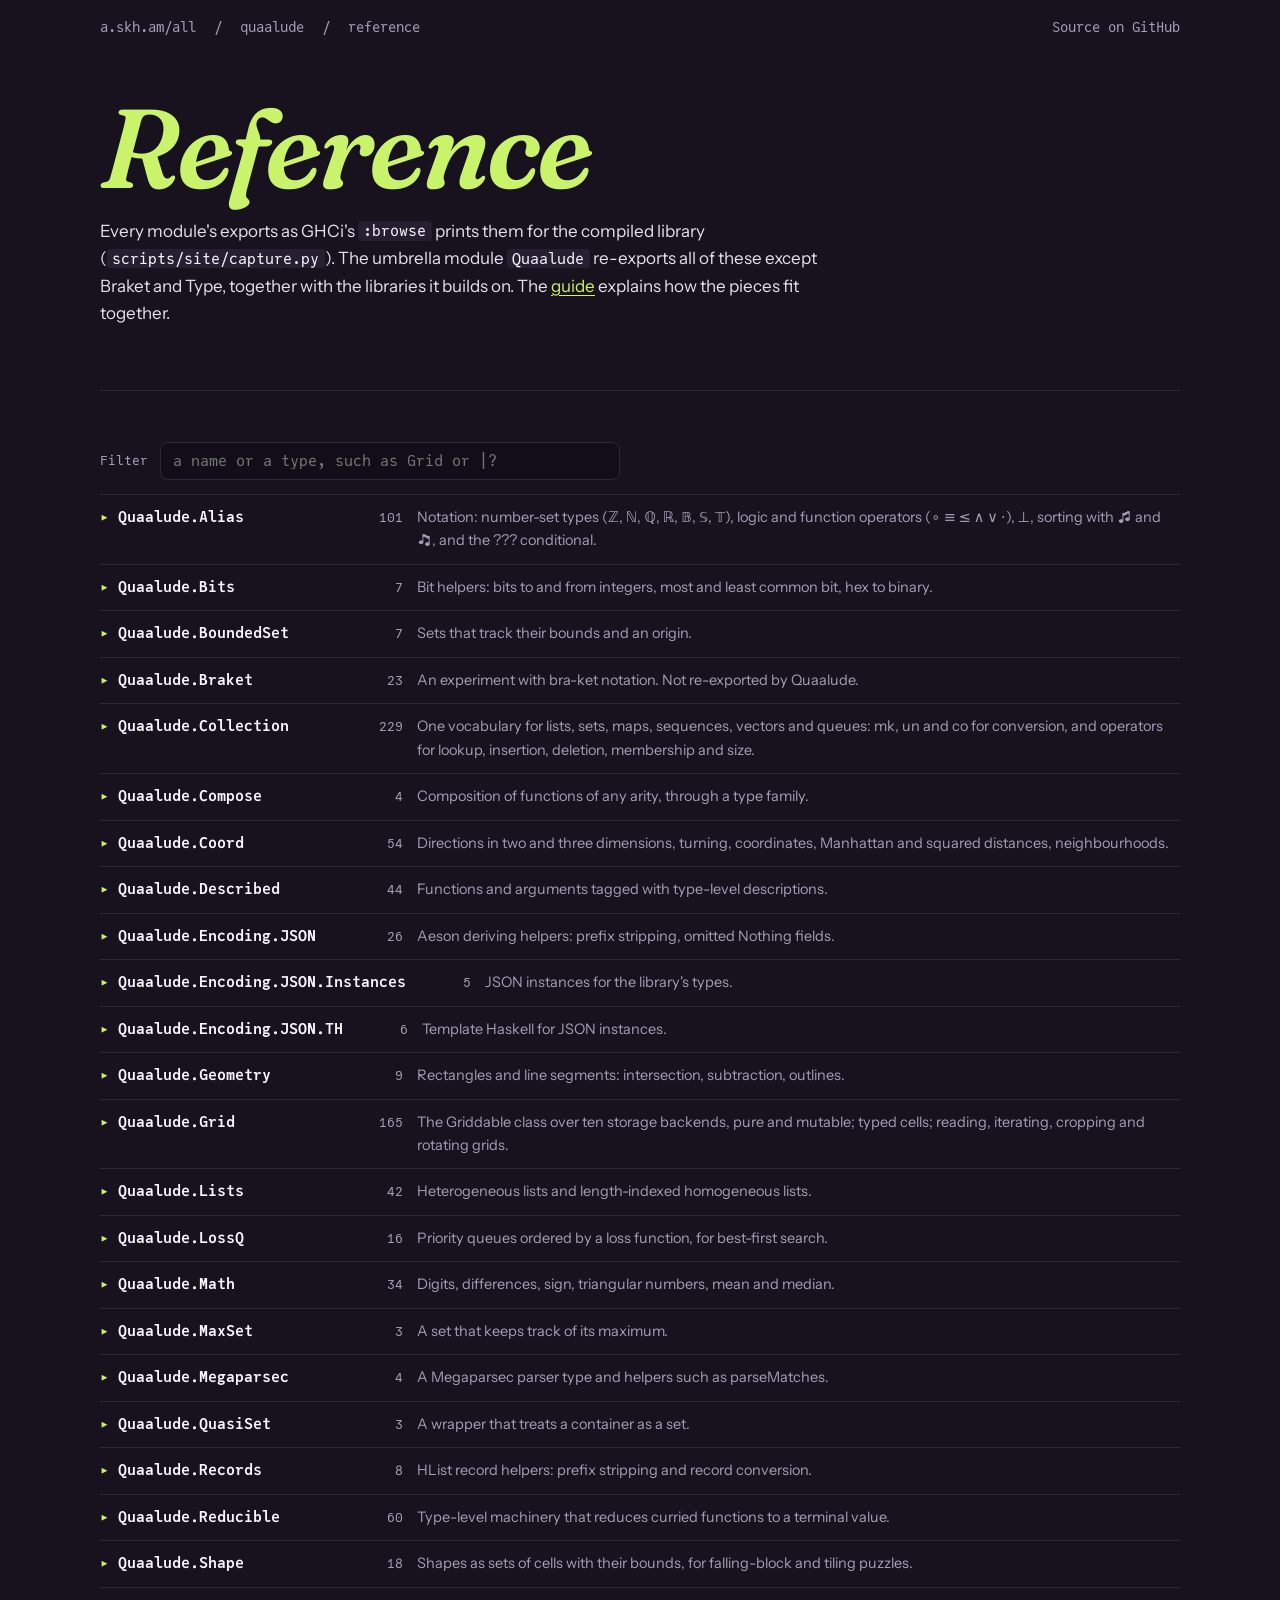
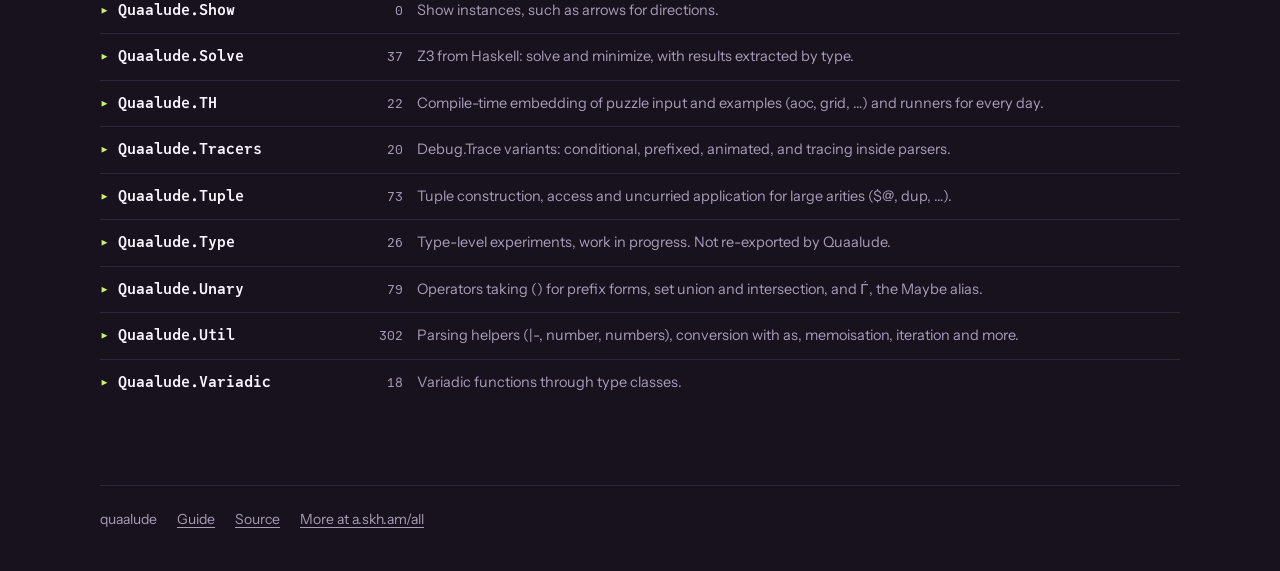
==== reference/index.html @ 9425e72d "Publish quaalude site from 5743b13" ====
<!doctype html>
<html lang="en">
<head>
<meta charset="utf-8">
<meta name="viewport" content="width=device-width,initial-scale=1">
<title>quaalude reference · every module, from the compiled library</title>
<meta name="description" content="Every exported name in quaalude, the custom Haskell prelude, module by module, exactly as GHCi's :browse prints them for the compiled library, with a filter.">
<meta name="theme-color" content="#18121f">
<meta name="color-scheme" content="dark">
<link rel="icon" href="../assets/icon.svg" type="image/svg+xml">
<link rel="stylesheet" href="../assets/fonts/fonts.css">
<link rel="stylesheet" href="../assets/base.css">
<link rel="stylesheet" href="../assets/style.css">
</head>
<body>
<a class="skip" href="#main">Skip to content</a>
<div class="wrap">
<nav class="topbar" aria-label="Site">
  <a href="https://a.skh.am/all/">a.skh.am/all</a><span aria-hidden="true">/</span><a href="../">quaalude</a><span aria-hidden="true">/</span><span>reference</span>
  <a class="src" href="https://github.com/harryaskham/quaalude">Source on GitHub</a>
</nav>

<main id="main">
<header class="intro">
  <h1>Reference</h1>
  <p>Every module's exports as GHCi's <code>:browse</code> prints them for the compiled library (<code>scripts/site/capture.py</code>). The umbrella module <code>Quaalude</code> re-exports all of these except Braket and Type, together with the libraries it builds on. The <a href="../">guide</a> explains how the pieces fit together.</p>
</header>
<section class="part" aria-label="Modules">
  <label class="filter"><span>Filter</span><input id="filter" type="search" placeholder="a name or a type, such as Grid or |?" autocomplete="off" spellcheck="false"></label>
  <p class="note" id="filter-count" aria-live="polite"></p>
  <div class="ref" id="ref">
    <!-- gen:reference -->
<details class="mod" id="quaalude-alias"><summary><span class="name">Quaalude.Alias</span><span class="count">101</span><span class="desc">Notation: number-set types (ℤ, ℕ, ℚ, ℝ, 𝔹, 𝕊, 𝕋), logic and function operators (∘ ≡ ≤ ∧ ∨ ⋅), ⊥, sorting with 🎜 and 🎝, and the ??? conditional.</span></summary><div class="entries" tabindex="0"><div class="e" data-k="type ℤ&#x27; :: *"><code>type ℤ&#x27; :: *</code></div>
<div class="e" data-k="type ℤ&#x27; = int"><code>type ℤ&#x27; = Int</code></div>
<div class="e" data-k="type ℤ₆₄ :: *"><code>type ℤ₆₄ :: *</code></div>
<div class="e" data-k="type ℤ₆₄ = int"><code>type ℤ₆₄ = Int</code></div>
<div class="e" data-k="type ℤ :: *"><code>type ℤ :: *</code></div>
<div class="e" data-k="type ℤ = integer"><code>type ℤ = Integer</code></div>
<div class="e" data-k="type ℤ² :: *"><code>type ℤ² :: *</code></div>
<div class="e" data-k="type ℤ² = (ℤ, ℤ)"><code>type ℤ² = (ℤ, ℤ)</code></div>
<div class="e" data-k="type ℤ³ :: *"><code>type ℤ³ :: *</code></div>
<div class="e" data-k="type ℤ³ = (ℤ, ℤ, ℤ)"><code>type ℤ³ = (ℤ, ℤ, ℤ)</code></div>
<div class="e" data-k="type ℤ⁴ :: *"><code>type ℤ⁴ :: *</code></div>
<div class="e" data-k="type ℤ⁴ = (ℤ, ℤ, ℤ, ℤ)"><code>type ℤ⁴ = (ℤ, ℤ, ℤ, ℤ)</code></div>
<div class="e" data-k="type ℤ⁵ :: *"><code>type ℤ⁵ :: *</code></div>
<div class="e" data-k="type ℤ⁵ = (ℤ, ℤ, ℤ, ℤ, ℤ)"><code>type ℤ⁵ = (ℤ, ℤ, ℤ, ℤ, ℤ)</code></div>
<div class="e" data-k="type ℤ⁶ :: *"><code>type ℤ⁶ :: *</code></div>
<div class="e" data-k="type ℤ⁶ = (ℤ, ℤ, ℤ, ℤ, ℤ, ℤ)"><code>type ℤ⁶ = (ℤ, ℤ, ℤ, ℤ, ℤ, ℤ)</code></div>
<div class="e" data-k="type ℤ⁷ :: *"><code>type ℤ⁷ :: *</code></div>
<div class="e" data-k="type ℤ⁷ = (ℤ, ℤ, ℤ, ℤ, ℤ, ℤ, ℤ)"><code>type ℤ⁷ = (ℤ, ℤ, ℤ, ℤ, ℤ, ℤ, ℤ)</code></div>
<div class="e" data-k="type ℤ⁸ :: *"><code>type ℤ⁸ :: *</code></div>
<div class="e" data-k="type ℤ⁸ = (ℤ, ℤ, ℤ, ℤ, ℤ, ℤ, ℤ, ℤ)"><code>type ℤ⁸ = (ℤ, ℤ, ℤ, ℤ, ℤ, ℤ, ℤ, ℤ)</code></div>
<div class="e" data-k="type ℤ⁹ :: *"><code>type ℤ⁹ :: *</code></div>
<div class="e" data-k="type ℤ⁹ = (ℤ, ℤ, ℤ, ℤ, ℤ, ℤ, ℤ, ℤ, ℤ)"><code>type ℤ⁹ = (ℤ, ℤ, ℤ, ℤ, ℤ, ℤ, ℤ, ℤ, ℤ)</code></div>
<div class="e" data-k="type ℤ¹⁰ :: *"><code>type ℤ¹⁰ :: *</code></div>
<div class="e" data-k="type ℤ¹⁰ = (ℤ, ℤ, ℤ, ℤ, ℤ, ℤ, ℤ, ℤ, ℤ, ℤ)"><code>type ℤ¹⁰ = (ℤ, ℤ, ℤ, ℤ, ℤ, ℤ, ℤ, ℤ, ℤ, ℤ)</code></div>
<div class="e" data-k="type ℕ :: *"><code>type ℕ :: *</code></div>
<div class="e" data-k="type ℕ = natural"><code>type ℕ = Natural</code></div>
<div class="e" data-k="type nat10 :: data.nat.nat"><code>type Nat10 :: Data.Nat.Nat</code></div>
<div class="e" data-k="type nat10 = data.nat.s data.type.nat.nat9 :: data.nat.nat"><code>type Nat10 = Data.Nat.S Data.Type.Nat.Nat9 :: Data.Nat.Nat</code></div>
<div class="e" data-k="type ℕ₁ :: *"><code>type ℕ₁ :: *</code></div>
<div class="e" data-k="type ℕ₁ = data.fin.fin data.type.nat.nat1"><code>type ℕ₁ = Data.Fin.Fin Data.Type.Nat.Nat1</code></div>
<div class="e" data-k="type ℕ₂ :: *"><code>type ℕ₂ :: *</code></div>
<div class="e" data-k="type ℕ₂ = data.fin.fin data.type.nat.nat2"><code>type ℕ₂ = Data.Fin.Fin Data.Type.Nat.Nat2</code></div>
<div class="e" data-k="type ℕ₃ :: *"><code>type ℕ₃ :: *</code></div>
<div class="e" data-k="type ℕ₃ = data.fin.fin data.type.nat.nat3"><code>type ℕ₃ = Data.Fin.Fin Data.Type.Nat.Nat3</code></div>
<div class="e" data-k="type ℕ₄ :: *"><code>type ℕ₄ :: *</code></div>
<div class="e" data-k="type ℕ₄ = data.fin.fin data.type.nat.nat4"><code>type ℕ₄ = Data.Fin.Fin Data.Type.Nat.Nat4</code></div>
<div class="e" data-k="type ℕ₅ :: *"><code>type ℕ₅ :: *</code></div>
<div class="e" data-k="type ℕ₅ = data.fin.fin data.type.nat.nat5"><code>type ℕ₅ = Data.Fin.Fin Data.Type.Nat.Nat5</code></div>
<div class="e" data-k="type ℕ₆ :: *"><code>type ℕ₆ :: *</code></div>
<div class="e" data-k="type ℕ₆ = data.fin.fin data.type.nat.nat6"><code>type ℕ₆ = Data.Fin.Fin Data.Type.Nat.Nat6</code></div>
<div class="e" data-k="type ℕ₇ :: *"><code>type ℕ₇ :: *</code></div>
<div class="e" data-k="type ℕ₇ = data.fin.fin data.type.nat.nat7"><code>type ℕ₇ = Data.Fin.Fin Data.Type.Nat.Nat7</code></div>
<div class="e" data-k="type ℕ₈ :: *"><code>type ℕ₈ :: *</code></div>
<div class="e" data-k="type ℕ₈ = data.fin.fin data.type.nat.nat8"><code>type ℕ₈ = Data.Fin.Fin Data.Type.Nat.Nat8</code></div>
<div class="e" data-k="type ℕ₉ :: *"><code>type ℕ₉ :: *</code></div>
<div class="e" data-k="type ℕ₉ = data.fin.fin data.type.nat.nat9"><code>type ℕ₉ = Data.Fin.Fin Data.Type.Nat.Nat9</code></div>
<div class="e" data-k="type ℕ₁₀ :: *"><code>type ℕ₁₀ :: *</code></div>
<div class="e" data-k="type ℕ₁₀ = data.fin.fin nat10"><code>type ℕ₁₀ = Data.Fin.Fin Nat10</code></div>
<div class="e" data-k="type ℕ₁₀² :: *"><code>type ℕ₁₀² :: *</code></div>
<div class="e" data-k="type ℕ₁₀² = (ℕ₁₀, ℕ₁₀)"><code>type ℕ₁₀² = (ℕ₁₀, ℕ₁₀)</code></div>
<div class="e" data-k="type ℚ :: *"><code>type ℚ :: *</code></div>
<div class="e" data-k="type ℚ = rational"><code>type ℚ = Rational</code></div>
<div class="e" data-k="type ℚ² :: *"><code>type ℚ² :: *</code></div>
<div class="e" data-k="type ℚ² = (ℚ, ℚ)"><code>type ℚ² = (ℚ, ℚ)</code></div>
<div class="e" data-k="type ℝ :: *"><code>type ℝ :: *</code></div>
<div class="e" data-k="type ℝ = double"><code>type ℝ = Double</code></div>
<div class="e" data-k="type ℝ² :: *"><code>type ℝ² :: *</code></div>
<div class="e" data-k="type ℝ² = (ℝ, ℝ)"><code>type ℝ² = (ℝ, ℝ)</code></div>
<div class="e" data-k="type ℂ :: *"><code>type ℂ :: *</code></div>
<div class="e" data-k="type ℂ = data.complex.complex ℝ"><code>type ℂ = Data.Complex.Complex ℝ</code></div>
<div class="e" data-k="type 𝔹 :: *"><code>type 𝔹 :: *</code></div>
<div class="e" data-k="type 𝔹 = bool"><code>type 𝔹 = Bool</code></div>
<div class="e" data-k="type 𝕊 :: *"><code>type 𝕊 :: *</code></div>
<div class="e" data-k="type 𝕊 = string"><code>type 𝕊 = String</code></div>
<div class="e" data-k="type 𝕋 :: *"><code>type 𝕋 :: *</code></div>
<div class="e" data-k="type 𝕋 = text"><code>type 𝕋 = Text</code></div>
<div class="e" data-k="type inf :: * -&gt; constraint"><code>type Inf :: * -&gt; Constraint</code></div>
<div class="e" data-k="class inf a where
  infinity :: a
  (∞) :: a
  ꝏ :: a"><code>class Inf a where
  infinity :: a
  (∞) :: a
  ꝏ :: a</code></div>
<div class="e" data-k="bottom :: a"><code>bottom :: a</code></div>
<div class="e" data-k="(⊥) :: a"><code>(⊥) :: a</code></div>
<div class="e" data-k="(∘) :: (b -&gt; c) -&gt; (a -&gt; b) -&gt; a -&gt; c"><code>(∘) :: (b -&gt; c) -&gt; (a -&gt; b) -&gt; a -&gt; c</code></div>
<div class="e" data-k="(⋅) :: num a =&gt; a -&gt; a -&gt; a"><code>(⋅) :: Num a =&gt; a -&gt; a -&gt; a</code></div>
<div class="e" data-k="(≡) :: eq a =&gt; a -&gt; a -&gt; bool"><code>(≡) :: Eq a =&gt; a -&gt; a -&gt; Bool</code></div>
<div class="e" data-k="(≢) :: eq a =&gt; a -&gt; a -&gt; bool"><code>(≢) :: Eq a =&gt; a -&gt; a -&gt; Bool</code></div>
<div class="e" data-k="(≤) :: ord a =&gt; a -&gt; a -&gt; bool"><code>(≤) :: Ord a =&gt; a -&gt; a -&gt; Bool</code></div>
<div class="e" data-k="(≥) :: ord a =&gt; a -&gt; a -&gt; bool"><code>(≥) :: Ord a =&gt; a -&gt; a -&gt; Bool</code></div>
<div class="e" data-k="(∧) :: bool -&gt; bool -&gt; bool"><code>(∧) :: Bool -&gt; Bool -&gt; Bool</code></div>
<div class="e" data-k="(∨) :: bool -&gt; bool -&gt; bool"><code>(∨) :: Bool -&gt; Bool -&gt; Bool</code></div>
<div class="e" data-k="type questionablef :: * -&gt; *"><code>type QuestionableF :: * -&gt; *</code></div>
<div class="e" data-k="type family questionablef a where
    questionablef (maybe a) = a"><code>type family QuestionableF a where
    QuestionableF (Maybe a) = a</code></div>
<div class="e" data-k="type questionablefr :: * -&gt; *"><code>type QuestionableFR :: * -&gt; *</code></div>
<div class="e" data-k="type family questionablefr a where
    questionablefr (maybe a) = a"><code>type family QuestionableFR a where
    QuestionableFR (Maybe a) = a</code></div>
<div class="e" data-k="type questionable :: * -&gt; constraint"><code>type Questionable :: * -&gt; Constraint</code></div>
<div class="e" data-k="class questionable a where
  (?) :: a -&gt; questionablef a -&gt; questionablefr a"><code>class Questionable a where
  (?) :: a -&gt; QuestionableF a -&gt; QuestionableFR a</code></div>
<div class="e" data-k="(???) :: bool -&gt; a -&gt; a -&gt; a"><code>(???) :: Bool -&gt; a -&gt; a -&gt; a</code></div>
<div class="e" data-k="(&lt;&gt;.) :: monoid c =&gt; (b -&gt; [c]) -&gt; (a -&gt; b) -&gt; a -&gt; c"><code>(&lt;&gt;.) :: Monoid c =&gt; (b -&gt; [c]) -&gt; (a -&gt; b) -&gt; a -&gt; c</code></div>
<div class="e" data-k="(&lt;&gt;∘) :: monoid c =&gt; (b -&gt; [c]) -&gt; (a -&gt; b) -&gt; a -&gt; c"><code>(&lt;&gt;∘) :: Monoid c =&gt; (b -&gt; [c]) -&gt; (a -&gt; b) -&gt; a -&gt; c</code></div>
<div class="e" data-k="(&lt;&gt;!) :: monoid a =&gt; [a] -&gt; a"><code>(&lt;&gt;!) :: Monoid a =&gt; [a] -&gt; a</code></div>
<div class="e" data-k="(&lt;&gt;?) :: [maybe a] -&gt; [a]"><code>(&lt;&gt;?) :: [Maybe a] -&gt; [a]</code></div>
<div class="e" data-k="(±) :: num a =&gt; a -&gt; a"><code>(±) :: Num a =&gt; a -&gt; a</code></div>
<div class="e" data-k="(⇱) :: bifunctor p =&gt; (a -&gt; b) -&gt; p a c -&gt; p b c"><code>(⇱) :: Bifunctor p =&gt; (a -&gt; b) -&gt; p a c -&gt; p b c</code></div>
<div class="e" data-k="(⇲) :: bifunctor p =&gt; p b a -&gt; (a -&gt; c) -&gt; p b c"><code>(⇲) :: Bifunctor p =&gt; p b a -&gt; (a -&gt; c) -&gt; p b c</code></div>
<div class="e" data-k="(#) :: applicative m =&gt; a -&gt; m a"><code>(#) :: Applicative m =&gt; a -&gt; m a</code></div>
<div class="e" data-k="φ :: applicative m =&gt; a -&gt; m a"><code>φ :: Applicative m =&gt; a -&gt; m a</code></div>
<div class="e" data-k="type (:|-&gt;) :: * -&gt; * -&gt; *"><code>type (:|-&gt;) :: * -&gt; * -&gt; *</code></div>
<div class="e" data-k="type (:|-&gt;) k v = map k v"><code>type (:|-&gt;) k v = Map k v</code></div>
<div class="e" data-k="ixℤ ::
  (control.lens.at.ixed m, applicative f, integral p,
   num (control.lens.at.index m)) =&gt;
  p
  -&gt; (control.lens.at.ixvalue m -&gt; f (control.lens.at.ixvalue m))
  -&gt; m
  -&gt; f m"><code>ixℤ ::
  (Control.Lens.At.Ixed m, Applicative f, Integral p,
   Num (Control.Lens.At.Index m)) =&gt;
  p
  -&gt; (Control.Lens.At.IxValue m -&gt; f (Control.Lens.At.IxValue m))
  -&gt; m
  -&gt; f m</code></div>
<div class="e" data-k="(🎜) :: (ord a, foldable f) =&gt; f a -&gt; [a]"><code>(🎜) :: (Ord a, Foldable f) =&gt; f a -&gt; [a]</code></div>
<div class="e" data-k="(🎝) :: (ord a, foldable f) =&gt; f a -&gt; [a]"><code>(🎝) :: (Ord a, Foldable f) =&gt; f a -&gt; [a]</code></div>
<div class="e" data-k="type (≠) :: * -&gt; (* -&gt; *) -&gt; *"><code>type (≠) :: * -&gt; (* -&gt; *) -&gt; *</code></div>
<div class="e" data-k="type family (≠) a nonemptymarker where
    (≠) [a] [] = nonempty a"><code>type family (≠) a nonEmptyMarker where
    (≠) [a] [] = NonEmpty a</code></div></div></details>
<details class="mod" id="quaalude-bits"><summary><span class="name">Quaalude.Bits</span><span class="count">7</span><span class="desc">Bit helpers: bits to and from integers, most and least common bit, hex to binary.</span></summary><div class="entries" tabindex="0"><div class="e" data-k="bitstoint :: bits a =&gt; a -&gt; integer"><code>bitsToInt :: Bits a =&gt; a -&gt; Integer</code></div>
<div class="e" data-k="inttobits :: int -&gt; [bool]"><code>intToBits :: Int -&gt; [Bool]</code></div>
<div class="e" data-k="zerocount :: bits a =&gt; a -&gt; int"><code>zeroCount :: Bits a =&gt; a -&gt; Int</code></div>
<div class="e" data-k="mostcommonbit :: bits a =&gt; a -&gt; bool"><code>mostCommonBit :: Bits a =&gt; a -&gt; Bool</code></div>
<div class="e" data-k="leastcommonbit :: bits a =&gt; a -&gt; bool"><code>leastCommonBit :: Bits a =&gt; a -&gt; Bool</code></div>
<div class="e" data-k="hextobin :: char -&gt; string"><code>hexToBin :: Char -&gt; String</code></div>
<div class="e" data-k="bitarraytoint ::
  bitwise-1.0.0.1:data.array.bitarray.internal.bitarray int -&gt; int"><code>bitArrayToInt ::
  bitwise-1.0.0.1:Data.Array.BitArray.Internal.BitArray Int -&gt; Int</code></div></div></details>
<details class="mod" id="quaalude-boundedset"><summary><span class="name">Quaalude.BoundedSet</span><span class="count">7</span><span class="desc">Sets that track their bounds and an origin.</span></summary><div class="entries" tabindex="0"><div class="e" data-k="type originable :: (* -&gt; *) -&gt; * -&gt; constraint"><code>type Originable :: (* -&gt; *) -&gt; * -&gt; Constraint</code></div>
<div class="e" data-k="class originable f a where
  origin :: a
  toorigin :: f a -&gt; f a
  default toorigin :: f a -&gt; f a
  (⌞) :: f a -&gt; f a
  default (⌞) :: f a -&gt; f a"><code>class Originable f a where
  origin :: a
  toOrigin :: f a -&gt; f a
  default toOrigin :: f a -&gt; f a
  (⌞) :: f a -&gt; f a
  default (⌞) :: f a -&gt; f a</code></div>
<div class="e" data-k="type bounded1 :: (* -&gt; *) -&gt; * -&gt; constraint"><code>type Bounded1 :: (* -&gt; *) -&gt; * -&gt; Constraint</code></div>
<div class="e" data-k="class bounded1 f a where
  minbound1 :: f a -&gt; a
  maxbound1 :: f a -&gt; a"><code>class Bounded1 f a where
  minBound1 :: f a -&gt; a
  maxBound1 :: f a -&gt; a</code></div>
<div class="e" data-k="type role boundedset nominal"><code>type role BoundedSet nominal</code></div>
<div class="e" data-k="type boundedset :: * -&gt; *"><code>type BoundedSet :: * -&gt; *</code></div>
<div class="e" data-k="data boundedset a = boundedset !a !a !(set a)"><code>data BoundedSet a = BoundedSet !a !a !(Set a)</code></div></div></details>
<details class="mod" id="quaalude-braket"><summary><span class="name">Quaalude.Braket</span><span class="count">23</span><span class="desc">An experiment with bra-ket notation. Not re-exported by Quaalude.</span></summary><div class="entries" tabindex="0"><div class="e" data-k="type quaalude.braket.braket :: * -&gt; * -&gt; *"><code>type Braket :: * -&gt; * -&gt; *</code></div>
<div class="e" data-k="data quaalude.braket.braket a b = quaalude.braket.braket !a !b"><code>data Braket a b = Braket !a !b</code></div>
<div class="e" data-k="type quaalude.braket.bra&#x27; :: * -&gt; *"><code>type Bra&#x27; :: * -&gt; *</code></div>
<div class="e" data-k="newtype quaalude.braket.bra&#x27; a = quaalude.braket.bra&#x27; a"><code>newtype Bra&#x27; a = Bra&#x27; a</code></div>
<div class="e" data-k="type quaalude.braket.ket :: * -&gt; *"><code>type Ket :: * -&gt; *</code></div>
<div class="e" data-k="newtype quaalude.braket.ket a = quaalude.braket.ket a"><code>newtype Ket a = Ket a</code></div>
<div class="e" data-k="type quaalude.braket.bra :: * -&gt; *"><code>type Bra :: * -&gt; *</code></div>
<div class="e" data-k="type quaalude.braket.bra a =
  () -&gt; quaalude.braket.braketclose -&gt; quaalude.braket.braket a ()"><code>type Bra a =
  () -&gt; BraketClose -&gt; Braket a ()</code></div>
<div class="e" data-k="type quaalude.braket.braketdivider :: *"><code>type BraketDivider :: *</code></div>
<div class="e" data-k="data quaalude.braket.braketdivider = quaalude.braket.ⲓ"><code>data BraketDivider = Ⲓ</code></div>
<div class="e" data-k="type quaalude.braket.braketclose :: *"><code>type BraketClose :: *</code></div>
<div class="e" data-k="data quaalude.braket.braketclose = quaalude.braket.braketclose"><code>data BraketClose = BraketClose</code></div>
<div class="e" data-k="quaalude.braket.ᐳ :: quaalude.braket.braketclose"><code>ᐳ :: BraketClose</code></div>
<div class="e" data-k="type quaalude.braket.braketed :: (* -&gt; * -&gt; *)
                                 -&gt; * -&gt; * -&gt; constraint"><code>type Braketed :: (* -&gt; * -&gt; *)
                                 -&gt; * -&gt; * -&gt; Constraint</code></div>
<div class="e" data-k="class quaalude.braket.braketed t a b where
  quaalude.braket.く :: a
                       -&gt; quaalude.braket.braketdivider
                       -&gt; b
                       -&gt; quaalude.braket.braketclose
                       -&gt; t a b
  quaalude.braket.unbraket :: t a b -&gt; (a, b)
  quaalude.braket.unbra :: t a b -&gt; a
  quaalude.braket.unket :: t a b -&gt; b"><code>class Braketed t a b where
  く :: a
                       -&gt; BraketDivider
                       -&gt; b
                       -&gt; BraketClose
                       -&gt; t a b
  unBraket :: t a b -&gt; (a, b)
  unBra :: t a b -&gt; a
  unKet :: t a b -&gt; b</code></div>
<div class="e" data-k="type quaalude.braket.braketedbra :: * -&gt; * -&gt; constraint"><code>type BraketedBra :: * -&gt; * -&gt; Constraint</code></div>
<div class="e" data-k="class quaalude.braket.braketedbra t a where
  quaalude.braket.bra :: t -&gt; quaalude.braket.bra&#x27; a"><code>class BraketedBra t a where
  bra :: t -&gt; Bra&#x27; a</code></div>
<div class="e" data-k="type quaalude.braket.braketedket :: * -&gt; * -&gt; constraint"><code>type BraketedKet :: * -&gt; * -&gt; Constraint</code></div>
<div class="e" data-k="class quaalude.braket.braketedket t a where
  quaalude.braket.ket :: t -&gt; quaalude.braket.ket a"><code>class BraketedKet t a where
  ket :: t -&gt; Ket a</code></div>
<div class="e" data-k="quaalude.braket.ߊ ::
  a -&gt; quaalude.braket.braketclose -&gt; quaalude.braket.ket a"><code>ߊ ::
  a -&gt; BraketClose -&gt; Ket a</code></div>
<div class="e" data-k="quaalude.braket.a :: quaalude.braket.braket int int"><code>a :: Braket Int Int</code></div>
<div class="e" data-k="quaalude.braket.b :: quaalude.braket.bra int"><code>b :: Bra Int</code></div>
<div class="e" data-k="quaalude.braket.c :: quaalude.braket.ket int"><code>c :: Ket Int</code></div></div></details>
<details class="mod" id="quaalude-collection"><summary><span class="name">Quaalude.Collection</span><span class="count">229</span><span class="desc">One vocabulary for lists, sets, maps, sequences, vectors and queues: mk, un and co for conversion, and operators for lookup, insertion, deletion, membership and size.</span></summary><div class="entries" tabindex="0"><div class="e" data-k="tracemk :: string -&gt; a -&gt; a"><code>traceMk :: String -&gt; a -&gt; a</code></div>
<div class="e" data-k="traceun :: string -&gt; a -&gt; a"><code>traceUn :: String -&gt; a -&gt; a</code></div>
<div class="e" data-k="traceco :: string -&gt; a -&gt; a"><code>traceCo :: String -&gt; a -&gt; a</code></div>
<div class="e" data-k="type packable :: * -&gt; * -&gt; constraint"><code>type Packable :: * -&gt; * -&gt; Constraint</code></div>
<div class="e" data-k="class packable a b where
  pack :: a -&gt; b
  unpack :: b -&gt; a"><code>class Packable a b where
  pack :: a -&gt; b
  unpack :: b -&gt; a</code></div>
<div class="e" data-k="type mkwithable :: (* -&gt; * -&gt; *) -&gt; constraint"><code>type MkWithable :: (* -&gt; * -&gt; *) -&gt; Constraint</code></div>
<div class="e" data-k="class mkwithable f where
  mkwith :: (ord k, unable t) =&gt; (v -&gt; v -&gt; v) -&gt; t (k, v) -&gt; f k v"><code>class MkWithable f where
  mkWith :: (Ord k, Unable t) =&gt; (v -&gt; v -&gt; v) -&gt; t (k, v) -&gt; f k v</code></div>
<div class="e" data-k="type mkable :: (* -&gt; *) -&gt; * -&gt; constraint"><code>type Mkable :: (* -&gt; *) -&gt; * -&gt; Constraint</code></div>
<div class="e" data-k="class mkable f a where
  mk :: [a] -&gt; f a"><code>class Mkable f a where
  mk :: [a] -&gt; f a</code></div>
<div class="e" data-k="pattern seq₁ :: a -&gt; seq a"><code>pattern Seq₁ :: a -&gt; Seq a</code></div>
<div class="e" data-k="mk₁ :: mkable f a =&gt; a -&gt; f a"><code>mk₁ :: Mkable f a =&gt; a -&gt; f a</code></div>
<div class="e" data-k="type mkablekey :: (* -&gt; * -&gt; *) -&gt; constraint"><code>type MkableKey :: (* -&gt; * -&gt; *) -&gt; Constraint</code></div>
<div class="e" data-k="class mkablekey f where
  mkkey :: ord k =&gt; [(k, v)] -&gt; f k v"><code>class MkableKey f where
  mkKey :: Ord k =&gt; [(k, v)] -&gt; f k v</code></div>
<div class="e" data-k="type mkableord :: (* -&gt; *) -&gt; constraint"><code>type MkableOrd :: (* -&gt; *) -&gt; Constraint</code></div>
<div class="e" data-k="class mkableord f where
  mkord :: ord a =&gt; [a] -&gt; f a"><code>class MkableOrd f where
  mkOrd :: Ord a =&gt; [a] -&gt; f a</code></div>
<div class="e" data-k="type unable :: (* -&gt; *) -&gt; constraint"><code>type Unable :: (* -&gt; *) -&gt; Constraint</code></div>
<div class="e" data-k="class unable f where
  un :: f a -&gt; [a]"><code>class Unable f where
  un :: f a -&gt; [a]</code></div>
<div class="e" data-k="type unablekey :: (* -&gt; * -&gt; *) -&gt; constraint"><code>type UnableKey :: (* -&gt; * -&gt; *) -&gt; Constraint</code></div>
<div class="e" data-k="class unablekey f where
  unkey :: f k v -&gt; [(k, v)]"><code>class UnableKey f where
  unKey :: f k v -&gt; [(k, v)]</code></div>
<div class="e" data-k="comk :: (mkable f y, a ~ [x], convable x y, c ~ f y) =&gt; a -&gt; c"><code>coMk :: (Mkable f y, a ~ [x], Convable x y, c ~ f y) =&gt; a -&gt; c</code></div>
<div class="e" data-k="type convable :: * -&gt; * -&gt; constraint"><code>type Convable :: * -&gt; * -&gt; Constraint</code></div>
<div class="e" data-k="class convable a c where
  co :: a -&gt; c
  default co :: (mkable f y, a ~ [x], convable x y, c ~ f y) =&gt;
                a -&gt; c"><code>class Convable a c where
  co :: a -&gt; c
  default co :: (Mkable f y, a ~ [x], Convable x y, c ~ f y) =&gt;
                a -&gt; c</code></div>
<div class="e" data-k="(⊏⊐) :: convable a c =&gt; a -&gt; c"><code>(⊏⊐) :: Convable a c =&gt; a -&gt; c</code></div>
<div class="e" data-k="ͼͽ :: convable a c =&gt; a -&gt; c"><code>ͼͽ :: Convable a c =&gt; a -&gt; c</code></div>
<div class="e" data-k="(⊏) :: unable f =&gt; f a -&gt; [a]"><code>(⊏) :: Unable f =&gt; f a -&gt; [a]</code></div>
<div class="e" data-k="ͽ :: unable f =&gt; f a -&gt; [a]"><code>ͽ :: Unable f =&gt; f a -&gt; [a]</code></div>
<div class="e" data-k="(⊐) :: mkable f a =&gt; [a] -&gt; f a"><code>(⊐) :: Mkable f a =&gt; [a] -&gt; f a</code></div>
<div class="e" data-k="ͼ :: (foldable f, mkable g a) =&gt; f a -&gt; g a"><code>ͼ :: (Foldable f, Mkable g a) =&gt; f a -&gt; g a</code></div>
<div class="e" data-k="type splitonable :: * -&gt; constraint"><code>type SplitOnable :: * -&gt; Constraint</code></div>
<div class="e" data-k="class splitonable a where
  spliton :: a -&gt; a -&gt; [a]"><code>class SplitOnable a where
  splitOn :: a -&gt; a -&gt; [a]</code></div>
<div class="e" data-k="chunksof :: int -&gt; [a] -&gt; [[a]]"><code>chunksOf :: Int -&gt; [a] -&gt; [[a]]</code></div>
<div class="e" data-k="minimum :: ord a =&gt; [a] -&gt; a"><code>minimum :: Ord a =&gt; [a] -&gt; a</code></div>
<div class="e" data-k="maximum :: ord a =&gt; [a] -&gt; a"><code>maximum :: Ord a =&gt; [a] -&gt; a</code></div>
<div class="e" data-k="nub :: eq a =&gt; [a] -&gt; [a]"><code>nub :: Eq a =&gt; [a] -&gt; [a]</code></div>
<div class="e" data-k="foldl1 :: (a -&gt; a -&gt; a) -&gt; [a] -&gt; a"><code>foldl1 :: (a -&gt; a -&gt; a) -&gt; [a] -&gt; a</code></div>
<div class="e" data-k="foldl1&#x27; :: (a -&gt; a -&gt; a) -&gt; [a] -&gt; a"><code>foldl1&#x27; :: (a -&gt; a -&gt; a) -&gt; [a] -&gt; a</code></div>
<div class="e" data-k="foldr1 :: (a -&gt; a -&gt; a) -&gt; [a] -&gt; a"><code>foldr1 :: (a -&gt; a -&gt; a) -&gt; [a] -&gt; a</code></div>
<div class="e" data-k="mkvec :: [a] -&gt; vector a"><code>mkVec :: [a] -&gt; Vector a</code></div>
<div class="e" data-k="unvec :: vector a -&gt; [a]"><code>unVec :: Vector a -&gt; [a]</code></div>
<div class="e" data-k="mkset :: ord a =&gt; [a] -&gt; set a"><code>mkSet :: Ord a =&gt; [a] -&gt; Set a</code></div>
<div class="e" data-k="unset :: set a -&gt; [a]"><code>unSet :: Set a -&gt; [a]</code></div>
<div class="e" data-k="type insertable :: (* -&gt; *) -&gt; * -&gt; constraint"><code>type Insertable :: (* -&gt; *) -&gt; * -&gt; Constraint</code></div>
<div class="e" data-k="class insertable f a where
  (&lt;-|) :: f a -&gt; a -&gt; f a
  default (&lt;-|) :: f a -&gt; a -&gt; f a
  (|-&gt;) :: a -&gt; f a -&gt; f a
  default (|-&gt;) :: a -&gt; f a -&gt; f a"><code>class Insertable f a where
  (&lt;-|) :: f a -&gt; a -&gt; f a
  default (&lt;-|) :: f a -&gt; a -&gt; f a
  (|-&gt;) :: a -&gt; f a -&gt; f a
  default (|-&gt;) :: a -&gt; f a -&gt; f a</code></div>
<div class="e" data-k="type differenceable :: forall {k}. (k -&gt; *) -&gt; k -&gt; constraint"><code>type Differenceable :: forall {k}. (k -&gt; *) -&gt; k -&gt; Constraint</code></div>
<div class="e" data-k="class differenceable f a where
  (\\) :: f a -&gt; f a -&gt; f a
  (∖) :: f a -&gt; f a -&gt; f a"><code>class Differenceable f a where
  (\\) :: f a -&gt; f a -&gt; f a
  (∖) :: f a -&gt; f a -&gt; f a</code></div>
<div class="e" data-k="type sizable :: * -&gt; constraint"><code>type Sizable :: * -&gt; Constraint</code></div>
<div class="e" data-k="class sizable a where
  size :: integral i =&gt; a -&gt; i"><code>class Sizable a where
  size :: Integral i =&gt; a -&gt; i</code></div>
<div class="e" data-k="type memberable :: * -&gt; * -&gt; constraint"><code>type Memberable :: * -&gt; * -&gt; Constraint</code></div>
<div class="e" data-k="class memberable a b | b -&gt; a where
  (∈) :: a -&gt; b -&gt; bool
  (∉) :: a -&gt; b -&gt; bool
  (∋) :: b -&gt; a -&gt; bool
  (∌) :: b -&gt; a -&gt; bool"><code>class Memberable a b | b -&gt; a where
  (∈) :: a -&gt; b -&gt; Bool
  (∉) :: a -&gt; b -&gt; Bool
  (∋) :: b -&gt; a -&gt; Bool
  (∌) :: b -&gt; a -&gt; Bool</code></div>
<div class="e" data-k="type ixable :: * -&gt; (* -&gt; *) -&gt; constraint"><code>type Ixable :: * -&gt; (* -&gt; *) -&gt; Constraint</code></div>
<div class="e" data-k="class ixable i f where
  (!!) :: f a -&gt; i -&gt; a
  (!.) :: f a -&gt; (i, a) -&gt; f a
  (!?) :: f a -&gt; i -&gt; maybe a"><code>class Ixable i f where
  (!!) :: f a -&gt; i -&gt; a
  (!.) :: f a -&gt; (i, a) -&gt; f a
  (!?) :: f a -&gt; i -&gt; Maybe a</code></div>
<div class="e" data-k="type gettable :: (* -&gt; * -&gt; *) -&gt; * -&gt; * -&gt; constraint"><code>type Gettable :: (* -&gt; * -&gt; *) -&gt; * -&gt; * -&gt; Constraint</code></div>
<div class="e" data-k="class gettable f k v where
  (|!) :: f k v -&gt; k -&gt; v
  default (|!) :: ixable k (f k) =&gt; f k v -&gt; k -&gt; v"><code>class Gettable f k v where
  (|!) :: f k v -&gt; k -&gt; v
  default (|!) :: Ixable k (f k) =&gt; f k v -&gt; k -&gt; v</code></div>
<div class="e" data-k="type maybegettable :: (* -&gt; * -&gt; *) -&gt; * -&gt; * -&gt; constraint"><code>type MaybeGettable :: (* -&gt; * -&gt; *) -&gt; * -&gt; * -&gt; Constraint</code></div>
<div class="e" data-k="class maybegettable f k v where
  (|?) :: f k v -&gt; k -&gt; maybe v
  default (|?) :: ixable k (f k) =&gt; f k v -&gt; k -&gt; maybe v"><code>class MaybeGettable f k v where
  (|?) :: f k v -&gt; k -&gt; Maybe v
  default (|?) :: Ixable k (f k) =&gt; f k v -&gt; k -&gt; Maybe v</code></div>
<div class="e" data-k="type valuegettable :: * -&gt; * -&gt; * -&gt; constraint"><code>type ValueGettable :: * -&gt; * -&gt; * -&gt; Constraint</code></div>
<div class="e" data-k="class valuegettable f k v | f -&gt; v where
  (|?&gt;) :: f -&gt; v -&gt; [k]
  (|!&gt;) :: f -&gt; v -&gt; k
  default (|!&gt;) :: f -&gt; v -&gt; k"><code>class ValueGettable f k v | f -&gt; v where
  (|?&gt;) :: f -&gt; v -&gt; [k]
  (|!&gt;) :: f -&gt; v -&gt; k
  default (|!&gt;) :: f -&gt; v -&gt; k</code></div>
<div class="e" data-k="type settable :: (* -&gt; * -&gt; *) -&gt; * -&gt; * -&gt; constraint"><code>type Settable :: (* -&gt; * -&gt; *) -&gt; * -&gt; * -&gt; Constraint</code></div>
<div class="e" data-k="class settable f k v where
  (|.) :: f k v -&gt; (k, v) -&gt; f k v
  default (|.) :: ixable k (f k) =&gt; f k v -&gt; (k, v) -&gt; f k v"><code>class Settable f k v where
  (|.) :: f k v -&gt; (k, v) -&gt; f k v
  default (|.) :: Ixable k (f k) =&gt; f k v -&gt; (k, v) -&gt; f k v</code></div>
<div class="e" data-k="type modifiable :: (* -&gt; * -&gt; *) -&gt; * -&gt; * -&gt; constraint"><code>type Modifiable :: (* -&gt; * -&gt; *) -&gt; * -&gt; * -&gt; Constraint</code></div>
<div class="e" data-k="class modifiable f k v where
  (|~) :: f k v -&gt; (k, v -&gt; v) -&gt; f k v
  default (|~) :: (gettable f k v, settable f k v) =&gt;
                  f k v -&gt; (k, v -&gt; v) -&gt; f k v"><code>class Modifiable f k v where
  (|~) :: f k v -&gt; (k, v -&gt; v) -&gt; f k v
  default (|~) :: (Gettable f k v, Settable f k v) =&gt;
                  f k v -&gt; (k, v -&gt; v) -&gt; f k v</code></div>
<div class="e" data-k="type keysable :: * -&gt; * -&gt; constraint"><code>type Keysable :: * -&gt; * -&gt; Constraint</code></div>
<div class="e" data-k="class keysable f k where
  keys :: f -&gt; [k]"><code>class Keysable f k where
  keys :: f -&gt; [k]</code></div>
<div class="e" data-k="type valuesable :: forall {k}.
                   (k -&gt; * -&gt; *) -&gt; k -&gt; * -&gt; constraint"><code>type Valuesable :: forall {k}.
                   (k -&gt; * -&gt; *) -&gt; k -&gt; * -&gt; Constraint</code></div>
<div class="e" data-k="class valuesable f k1 v where
  values :: f k1 v -&gt; [v]"><code>class Valuesable f k1 v where
  values :: f k1 v -&gt; [v]</code></div>
<div class="e" data-k="type itemsable :: (* -&gt; * -&gt; *) -&gt; * -&gt; * -&gt; constraint"><code>type Itemsable :: (* -&gt; * -&gt; *) -&gt; * -&gt; * -&gt; Constraint</code></div>
<div class="e" data-k="class itemsable f k v where
  items :: f k v -&gt; [(k, v)]"><code>class Itemsable f k v where
  items :: f k v -&gt; [(k, v)]</code></div>
<div class="e" data-k="type deletable :: * -&gt; * -&gt; constraint"><code>type Deletable :: * -&gt; * -&gt; Constraint</code></div>
<div class="e" data-k="class deletable m k where
  delete :: k -&gt; m -&gt; m
  default delete :: k -&gt; m -&gt; m
  (|\) :: m -&gt; k -&gt; m
  default (|\) :: m -&gt; k -&gt; m
  (|\..) :: foldable f =&gt; m -&gt; f k -&gt; m
  default (|\..) :: foldable f =&gt; m -&gt; f k -&gt; m
  (∸) :: m -&gt; k -&gt; m"><code>class Deletable m k where
  delete :: k -&gt; m -&gt; m
  default delete :: k -&gt; m -&gt; m
  (|\) :: m -&gt; k -&gt; m
  default (|\) :: m -&gt; k -&gt; m
  (|\..) :: Foldable f =&gt; m -&gt; f k -&gt; m
  default (|\..) :: Foldable f =&gt; m -&gt; f k -&gt; m
  (∸) :: m -&gt; k -&gt; m</code></div>
<div class="e" data-k="(∅) :: monoid a =&gt; a"><code>(∅) :: Monoid a =&gt; a</code></div>
<div class="e" data-k="ø :: monoid a =&gt; a"><code>ø :: Monoid a =&gt; a</code></div>
<div class="e" data-k="type convmonoidleft :: forall {k}.
                       (k -&gt; *) -&gt; (k -&gt; *) -&gt; constraint"><code>type ConvMonoidLeft :: forall {k}.
                       (k -&gt; *) -&gt; (k -&gt; *) -&gt; Constraint</code></div>
<div class="e" data-k="class convmonoidleft f g where
  (&lt;⊕) :: forall (a :: k). f a -&gt; g a -&gt; f a"><code>class ConvMonoidLeft f g where
  (&lt;⊕) :: forall (a :: k). f a -&gt; g a -&gt; f a</code></div>
<div class="e" data-k="type convmonoidright :: forall {k}.
                        (k -&gt; *) -&gt; (k -&gt; *) -&gt; constraint"><code>type ConvMonoidRight :: forall {k}.
                        (k -&gt; *) -&gt; (k -&gt; *) -&gt; Constraint</code></div>
<div class="e" data-k="class convmonoidright f g where
  (⊕&gt;) :: forall (a :: k). f a -&gt; g a -&gt; g a"><code>class ConvMonoidRight f g where
  (⊕&gt;) :: forall (a :: k). f a -&gt; g a -&gt; g a</code></div>
<div class="e" data-k="type convmonoid :: forall {k}.
                   (k -&gt; *) -&gt; (k -&gt; *) -&gt; (k -&gt; *) -&gt; constraint"><code>type ConvMonoid :: forall {k}.
                   (k -&gt; *) -&gt; (k -&gt; *) -&gt; (k -&gt; *) -&gt; Constraint</code></div>
<div class="e" data-k="class convmonoid f g h where
  (&lt;⊕&gt;) :: forall (a :: k). f a -&gt; g a -&gt; h a"><code>class ConvMonoid f g h where
  (&lt;⊕&gt;) :: forall (a :: k). f a -&gt; g a -&gt; h a</code></div>
<div class="e" data-k="(⊆) :: ord a =&gt; set a -&gt; set a -&gt; bool"><code>(⊆) :: Ord a =&gt; Set a -&gt; Set a -&gt; Bool</code></div>
<div class="e" data-k="(⊈) :: ord a =&gt; set a -&gt; set a -&gt; bool"><code>(⊈) :: Ord a =&gt; Set a -&gt; Set a -&gt; Bool</code></div>
<div class="e" data-k="(⊂) :: ord a =&gt; set a -&gt; set a -&gt; bool"><code>(⊂) :: Ord a =&gt; Set a -&gt; Set a -&gt; Bool</code></div>
<div class="e" data-k="(⊄) :: ord a =&gt; set a -&gt; set a -&gt; bool"><code>(⊄) :: Ord a =&gt; Set a -&gt; Set a -&gt; Bool</code></div>
<div class="e" data-k="(⊇) :: ord a =&gt; set a -&gt; set a -&gt; bool"><code>(⊇) :: Ord a =&gt; Set a -&gt; Set a -&gt; Bool</code></div>
<div class="e" data-k="(⊉) :: ord a =&gt; set a -&gt; set a -&gt; bool"><code>(⊉) :: Ord a =&gt; Set a -&gt; Set a -&gt; Bool</code></div>
<div class="e" data-k="(⊃) :: ord a =&gt; set a -&gt; set a -&gt; bool"><code>(⊃) :: Ord a =&gt; Set a -&gt; Set a -&gt; Bool</code></div>
<div class="e" data-k="(⊅) :: ord a =&gt; set a -&gt; set a -&gt; bool"><code>(⊅) :: Ord a =&gt; Set a -&gt; Set a -&gt; Bool</code></div>
<div class="e" data-k="type setmap :: (* -&gt; *) -&gt; constraint"><code>type SetMap :: (* -&gt; *) -&gt; Constraint</code></div>
<div class="e" data-k="class setmap f where
  setmap :: ord b =&gt; (a -&gt; b) -&gt; f a -&gt; f b"><code>class SetMap f where
  setMap :: Ord b =&gt; (a -&gt; b) -&gt; f a -&gt; f b</code></div>
<div class="e" data-k="setconcat :: ord a =&gt; set (set a) -&gt; set a"><code>setConcat :: Ord a =&gt; Set (Set a) -&gt; Set a</code></div>
<div class="e" data-k="setconcatmap :: ord b =&gt; (a -&gt; set b) -&gt; set a -&gt; set b"><code>setConcatMap :: Ord b =&gt; (a -&gt; Set b) -&gt; Set a -&gt; Set b</code></div>
<div class="e" data-k="setfilter :: (a -&gt; bool) -&gt; set a -&gt; set a"><code>setFilter :: (a -&gt; Bool) -&gt; Set a -&gt; Set a</code></div>
<div class="e" data-k="mkhashmap :: hashable k =&gt; [(k, v)] -&gt; hashmap k v"><code>mkHashMap :: Hashable k =&gt; [(k, v)] -&gt; HashMap k v</code></div>
<div class="e" data-k="unhashmap :: hashmap k v -&gt; [(k, v)]"><code>unHashMap :: HashMap k v -&gt; [(k, v)]</code></div>
<div class="e" data-k="mkhashmapwith ::
  hashable k =&gt; (v -&gt; v -&gt; v) -&gt; [(k, v)] -&gt; hashmap k v"><code>mkHashMapWith ::
  Hashable k =&gt; (v -&gt; v -&gt; v) -&gt; [(k, v)] -&gt; HashMap k v</code></div>
<div class="e" data-k="mkmap :: ord k =&gt; [(k, v)] -&gt; map k v"><code>mkMap :: Ord k =&gt; [(k, v)] -&gt; Map k v</code></div>
<div class="e" data-k="unmap :: map k v -&gt; [(k, v)]"><code>unMap :: Map k v -&gt; [(k, v)]</code></div>
<div class="e" data-k="mkmapwith :: ord k =&gt; (v -&gt; v -&gt; v) -&gt; [(k, v)] -&gt; map k v"><code>mkMapWith :: Ord k =&gt; (v -&gt; v -&gt; v) -&gt; [(k, v)] -&gt; Map k v</code></div>
<div class="e" data-k="mapfilter :: (v -&gt; bool) -&gt; map k v -&gt; map k v"><code>mapFilter :: (v -&gt; Bool) -&gt; Map k v -&gt; Map k v</code></div>
<div class="e" data-k="mapsplit :: ord k =&gt; k -&gt; map k v -&gt; (map k v, map k v)"><code>mapSplit :: Ord k =&gt; k -&gt; Map k v -&gt; (Map k v, Map k v)</code></div>
<div class="e" data-k="(|/) :: ord k =&gt; map k v -&gt; k -&gt; map k v"><code>(|/) :: Ord k =&gt; Map k v -&gt; k -&gt; Map k v</code></div>
<div class="e" data-k="mkbimap :: (ord a, ord b) =&gt; [(a, b)] -&gt; data.bimap.bimap a b"><code>mkBimap :: (Ord a, Ord b) =&gt; [(a, b)] -&gt; Data.Bimap.Bimap a b</code></div>
<div class="e" data-k="unbimap :: data.bimap.bimap a b -&gt; [(a, b)]"><code>unBimap :: Data.Bimap.Bimap a b -&gt; [(a, b)]</code></div>
<div class="e" data-k="mkseq :: [a] -&gt; seq a"><code>mkSeq :: [a] -&gt; Seq a</code></div>
<div class="e" data-k="unseq :: seq a -&gt; [a]"><code>unSeq :: Seq a -&gt; [a]</code></div>
<div class="e" data-k="emptyseq :: seq a"><code>emptySeq :: Seq a</code></div>
<div class="e" data-k="(&lt;|) :: a -&gt; seq a -&gt; seq a"><code>(&lt;|) :: a -&gt; Seq a -&gt; Seq a</code></div>
<div class="e" data-k="(⊲) :: a -&gt; seq a -&gt; seq a"><code>(⊲) :: a -&gt; Seq a -&gt; Seq a</code></div>
<div class="e" data-k="(|&gt;) :: seq a -&gt; a -&gt; seq a"><code>(|&gt;) :: Seq a -&gt; a -&gt; Seq a</code></div>
<div class="e" data-k="(⊳) :: seq a -&gt; a -&gt; seq a"><code>(⊳) :: Seq a -&gt; a -&gt; Seq a</code></div>
<div class="e" data-k="(&gt;&lt;) :: seq a -&gt; seq a -&gt; seq a"><code>(&gt;&lt;) :: Seq a -&gt; Seq a -&gt; Seq a</code></div>
<div class="e" data-k="(⋈) :: seq a -&gt; seq a -&gt; seq a"><code>(⋈) :: Seq a -&gt; Seq a -&gt; Seq a</code></div>
<div class="e" data-k="(&gt;/&lt;) :: eq a =&gt; seq a -&gt; a -&gt; seq a"><code>(&gt;/&lt;) :: Eq a =&gt; Seq a -&gt; a -&gt; Seq a</code></div>
<div class="e" data-k="mkminq ::
  ord k =&gt;
  [(k, a)] -&gt; pqueue-1.5.0.0:data.pqueue.prio.internals.minpqueue k a"><code>mkMinQ ::
  Ord k =&gt;
  [(k, a)] -&gt; pqueue-1.5.0.0:Data.PQueue.Prio.Internals.MinPQueue k a</code></div>
<div class="e" data-k="mkq ::
  ord k =&gt;
  [(k, a)] -&gt; pqueue-1.5.0.0:data.pqueue.prio.internals.minpqueue k a"><code>mkQ ::
  Ord k =&gt;
  [(k, a)] -&gt; pqueue-1.5.0.0:Data.PQueue.Prio.Internals.MinPQueue k a</code></div>
<div class="e" data-k="mkq₁ ::
  ord k =&gt;
  (a -&gt; k)
  -&gt; a -&gt; pqueue-1.5.0.0:data.pqueue.prio.internals.minpqueue k a"><code>mkQ₁ ::
  Ord k =&gt;
  (a -&gt; k)
  -&gt; a -&gt; pqueue-1.5.0.0:Data.PQueue.Prio.Internals.MinPQueue k a</code></div>
<div class="e" data-k="mkk₁ ::
  (mkablekey f, ord k) =&gt;
  k -&gt; a -&gt; pqueue-1.5.0.0:data.pqueue.prio.internals.minpqueue k a"><code>mkK₁ ::
  (MkableKey f, Ord k) =&gt;
  k -&gt; a -&gt; pqueue-1.5.0.0:Data.PQueue.Prio.Internals.MinPQueue k a</code></div>
<div class="e" data-k="type zerokey :: * -&gt; constraint"><code>type ZeroKey :: * -&gt; Constraint</code></div>
<div class="e" data-k="class zerokey k where
  zerokey :: k"><code>class ZeroKey k where
  zeroKey :: k</code></div>
<div class="e" data-k="mkℤ₁ :: (ord k, zerokey k, mkablekey f) =&gt; a -&gt; f k a"><code>mkℤ₁ :: (Ord k, ZeroKey k, MkableKey f) =&gt; a -&gt; f k a</code></div>
<div class="e" data-k="qinsert ::
  ord k =&gt;
  (a -&gt; k)
  -&gt; a
  -&gt; pqueue-1.5.0.0:data.pqueue.prio.internals.minpqueue k a
  -&gt; pqueue-1.5.0.0:data.pqueue.prio.internals.minpqueue k a"><code>qInsert ::
  Ord k =&gt;
  (a -&gt; k)
  -&gt; a
  -&gt; pqueue-1.5.0.0:Data.PQueue.Prio.Internals.MinPQueue k a
  -&gt; pqueue-1.5.0.0:Data.PQueue.Prio.Internals.MinPQueue k a</code></div>
<div class="e" data-k="(&lt;-||) ::
  ord k =&gt;
  pqueue-1.5.0.0:data.pqueue.prio.internals.minpqueue k a
  -&gt; (a -&gt; k, [a])
  -&gt; pqueue-1.5.0.0:data.pqueue.prio.internals.minpqueue k a"><code>(&lt;-||) ::
  Ord k =&gt;
  pqueue-1.5.0.0:Data.PQueue.Prio.Internals.MinPQueue k a
  -&gt; (a -&gt; k, [a])
  -&gt; pqueue-1.5.0.0:Data.PQueue.Prio.Internals.MinPQueue k a</code></div>
<div class="e" data-k="(||-&gt;) ::
  ord k =&gt;
  (a -&gt; k, [a])
  -&gt; pqueue-1.5.0.0:data.pqueue.prio.internals.minpqueue k a
  -&gt; pqueue-1.5.0.0:data.pqueue.prio.internals.minpqueue k a"><code>(||-&gt;) ::
  Ord k =&gt;
  (a -&gt; k, [a])
  -&gt; pqueue-1.5.0.0:Data.PQueue.Prio.Internals.MinPQueue k a
  -&gt; pqueue-1.5.0.0:Data.PQueue.Prio.Internals.MinPQueue k a</code></div>
<div class="e" data-k="qappend ::
  ord k =&gt;
  (a -&gt; k)
  -&gt; [a]
  -&gt; pqueue-1.5.0.0:data.pqueue.prio.internals.minpqueue k a
  -&gt; pqueue-1.5.0.0:data.pqueue.prio.internals.minpqueue k a"><code>qAppend ::
  Ord k =&gt;
  (a -&gt; k)
  -&gt; [a]
  -&gt; pqueue-1.5.0.0:Data.PQueue.Prio.Internals.MinPQueue k a
  -&gt; pqueue-1.5.0.0:Data.PQueue.Prio.Internals.MinPQueue k a</code></div>
<div class="e" data-k="nullq ::
  pqueue-1.5.0.0:data.pqueue.prio.internals.minpqueue k a -&gt; bool"><code>nullQ ::
  pqueue-1.5.0.0:Data.PQueue.Prio.Internals.MinPQueue k a -&gt; Bool</code></div>
<div class="e" data-k="type emptyable :: * -&gt; constraint"><code>type Emptyable :: * -&gt; Constraint</code></div>
<div class="e" data-k="class emptyable fa where
  (∅?) :: fa -&gt; bool"><code>class Emptyable fa where
  (∅?) :: fa -&gt; Bool</code></div>
<div class="e" data-k="pattern φ
  :: forall {k} (f :: k -&gt; *) (a :: k). emptyable (f a) =&gt; f a"><code>pattern Φ
  :: forall {k} (f :: k -&gt; *) (a :: k). Emptyable (f a) =&gt; f a</code></div>
<div class="e" data-k="type minq :: * -&gt; * -&gt; *"><code>type MinQ :: * -&gt; * -&gt; *</code></div>
<div class="e" data-k="type minq =
  pqueue-1.5.0.0:data.pqueue.prio.internals.minpqueue :: * -&gt; * -&gt; *"><code>type MinQ =
  pqueue-1.5.0.0:Data.PQueue.Prio.Internals.MinPQueue :: * -&gt; * -&gt; *</code></div>
<div class="e" data-k="pattern nullq
  :: pqueue-1.5.0.0:data.pqueue.prio.internals.minpqueue k a"><code>pattern NullQ
  :: pqueue-1.5.0.0:Data.PQueue.Prio.Internals.MinPQueue k a</code></div>
<div class="e" data-k="pattern (:&lt;!)
  :: ord k =&gt;
     (k, a)
     -&gt; pqueue-1.5.0.0:data.pqueue.prio.internals.minpqueue k a
     -&gt; pqueue-1.5.0.0:data.pqueue.prio.internals.minpqueue k a"><code>pattern (:&lt;!)
  :: Ord k =&gt;
     (k, a)
     -&gt; pqueue-1.5.0.0:Data.PQueue.Prio.Internals.MinPQueue k a
     -&gt; pqueue-1.5.0.0:Data.PQueue.Prio.Internals.MinPQueue k a</code></div>
<div class="e" data-k="pattern (:&lt;!!)
  :: ord k =&gt;
     a
     -&gt; pqueue-1.5.0.0:data.pqueue.prio.internals.minpqueue k a
     -&gt; pqueue-1.5.0.0:data.pqueue.prio.internals.minpqueue k a"><code>pattern (:&lt;!!)
  :: Ord k =&gt;
     a
     -&gt; pqueue-1.5.0.0:Data.PQueue.Prio.Internals.MinPQueue k a
     -&gt; pqueue-1.5.0.0:Data.PQueue.Prio.Internals.MinPQueue k a</code></div>
<div class="e" data-k="(&lt;!) ::
  ord k =&gt;
  pqueue-1.5.0.0:data.pqueue.prio.internals.minpqueue k a
  -&gt; ((k, a),
      pqueue-1.5.0.0:data.pqueue.prio.internals.minpqueue k a)"><code>(&lt;!) ::
  Ord k =&gt;
  pqueue-1.5.0.0:Data.PQueue.Prio.Internals.MinPQueue k a
  -&gt; ((k, a),
      pqueue-1.5.0.0:Data.PQueue.Prio.Internals.MinPQueue k a)</code></div>
<div class="e" data-k="(&lt;!!) ::
  ord k =&gt;
  pqueue-1.5.0.0:data.pqueue.prio.internals.minpqueue k a
  -&gt; (a, pqueue-1.5.0.0:data.pqueue.prio.internals.minpqueue k a)"><code>(&lt;!!) ::
  Ord k =&gt;
  pqueue-1.5.0.0:Data.PQueue.Prio.Internals.MinPQueue k a
  -&gt; (a, pqueue-1.5.0.0:Data.PQueue.Prio.Internals.MinPQueue k a)</code></div>
<div class="e" data-k="mkarray ::
  ghc-internal-9.1003.0:ghc.internal.ix.ix i =&gt;
  (i, i)
  -&gt; [(i, e)] -&gt; ghc-internal-9.1003.0:ghc.internal.arr.array i e"><code>mkArray ::
  ghc-internal-9.1003.0:GHC.Internal.Ix.Ix i =&gt;
  (i, i)
  -&gt; [(i, e)] -&gt; ghc-internal-9.1003.0:GHC.Internal.Arr.Array i e</code></div>
<div class="e" data-k="uhead :: [a] -&gt; a"><code>uhead :: [a] -&gt; a</code></div>
<div class="e" data-k="utail :: [a] -&gt; [a]"><code>utail :: [a] -&gt; [a]</code></div>
<div class="e" data-k="uinit :: [a] -&gt; [a]"><code>uinit :: [a] -&gt; [a]</code></div>
<div class="e" data-k="ulast :: [a] -&gt; a"><code>ulast :: [a] -&gt; a</code></div>
<div class="e" data-k="uread :: read a =&gt; string -&gt; a"><code>uread :: Read a =&gt; String -&gt; a</code></div>
<div class="e" data-k="digittoint :: char -&gt; int"><code>digitToInt :: Char -&gt; Int</code></div>
<div class="e" data-k="inttodigit :: int -&gt; char"><code>intToDigit :: Int -&gt; Char</code></div>
<div class="e" data-k="(&lt;%&gt;) ::
  (functor g, data.hlist.hlist.hmapout f l e) =&gt;
  f -&gt; g (hlist l) -&gt; g [e]"><code>(&lt;%&gt;) ::
  (Functor g, Data.HList.HList.HMapOut f l e) =&gt;
  f -&gt; g (HList l) -&gt; g [e]</code></div>
<div class="e" data-k="hom ::
  (functor g, data.hlist.hlist.hmapout (a -&gt; a) l e) =&gt;
  ([e] -&gt; b) -&gt; g (hlist l) -&gt; g b"><code>hom ::
  (Functor g, Data.HList.HList.HMapOut (a -&gt; a) l e) =&gt;
  ([e] -&gt; b) -&gt; g (HList l) -&gt; g b</code></div>
<div class="e" data-k="hdup :: p -&gt; hlist [p, p]"><code>hdup :: p -&gt; HList [p, p]</code></div>
<div class="e" data-k="cartesian :: [a] -&gt; [b] -&gt; [(a, b)]"><code>cartesian :: [a] -&gt; [b] -&gt; [(a, b)]</code></div>
<div class="e" data-k="type swappable :: (* -&gt; * -&gt; *) -&gt; * -&gt; * -&gt; constraint"><code>type Swappable :: (* -&gt; * -&gt; *) -&gt; * -&gt; * -&gt; Constraint</code></div>
<div class="e" data-k="class swappable f a b where
  quaalude.swap :: f a b -&gt; f b a
  default quaalude.swap :: (ord b, unablekey f, mkablekey f) =&gt;
                           f a b -&gt; f b a"><code>class Swappable f a b where
  Quaalude.swap :: f a b -&gt; f b a
  default Quaalude.swap :: (Ord b, UnableKey f, MkableKey f) =&gt;
                           f a b -&gt; f b a</code></div>
<div class="e" data-k="type swapwithable :: (* -&gt; * -&gt; *)
                     -&gt; (* -&gt; *) -&gt; * -&gt; * -&gt; constraint"><code>type SwapWithable :: (* -&gt; * -&gt; *)
                     -&gt; (* -&gt; *) -&gt; * -&gt; * -&gt; Constraint</code></div>
<div class="e" data-k="class swapwithable f m a b where
  swapwith :: (m a -&gt; m a -&gt; m a) -&gt; f a b -&gt; f b (m a)
  default swapwith :: (applicative m, ord b, unablekey f,
                       mkwithable f) =&gt;
                      (m a -&gt; m a -&gt; m a) -&gt; f a b -&gt; f b (m a)"><code>class SwapWithable f m a b where
  swapWith :: (m a -&gt; m a -&gt; m a) -&gt; f a b -&gt; f b (m a)
  default swapWith :: (Applicative m, Ord b, UnableKey f,
                       MkWithable f) =&gt;
                      (m a -&gt; m a -&gt; m a) -&gt; f a b -&gt; f b (m a)</code></div>
<div class="e" data-k="swapcat ::
  (swapwithable f m a b, semigroup (m a)) =&gt; f a b -&gt; f b (m a)"><code>swapcat ::
  (SwapWithable f m a b, Semigroup (m a)) =&gt; f a b -&gt; f b (m a)</code></div>
<div class="e" data-k="type filterable :: (* -&gt; *) -&gt; * -&gt; constraint"><code>type Filterable :: (* -&gt; *) -&gt; * -&gt; Constraint</code></div>
<div class="e" data-k="class filterable f a where
  quaalude.filter :: (a -&gt; bool) -&gt; f a -&gt; f a
  default quaalude.filter :: (a -&gt; bool) -&gt; f a -&gt; f a
  (|-?-&gt;) :: f a -&gt; (a -&gt; bool) -&gt; f a
  default (|-?-&gt;) :: f a -&gt; (a -&gt; bool) -&gt; f a
  (&lt;-?-|) :: (a -&gt; bool) -&gt; f a -&gt; f a
  default (&lt;-?-|) :: (a -&gt; bool) -&gt; f a -&gt; f a"><code>class Filterable f a where
  Quaalude.filter :: (a -&gt; Bool) -&gt; f a -&gt; f a
  default Quaalude.filter :: (a -&gt; Bool) -&gt; f a -&gt; f a
  (|-?-&gt;) :: f a -&gt; (a -&gt; Bool) -&gt; f a
  default (|-?-&gt;) :: f a -&gt; (a -&gt; Bool) -&gt; f a
  (&lt;-?-|) :: (a -&gt; Bool) -&gt; f a -&gt; f a
  default (&lt;-?-|) :: (a -&gt; Bool) -&gt; f a -&gt; f a</code></div>
<div class="e" data-k="type takeable :: forall {k}. * -&gt; (k -&gt; *) -&gt; k -&gt; constraint"><code>type Takeable :: forall {k}. * -&gt; (k -&gt; *) -&gt; k -&gt; Constraint</code></div>
<div class="e" data-k="class takeable n f a where
  quaalude.take :: n -&gt; f a -&gt; f a"><code>class Takeable n f a where
  Quaalude.take :: n -&gt; f a -&gt; f a</code></div>
<div class="e" data-k="type droppable :: forall {k}. * -&gt; (k -&gt; *) -&gt; k -&gt; constraint"><code>type Droppable :: forall {k}. * -&gt; (k -&gt; *) -&gt; k -&gt; Constraint</code></div>
<div class="e" data-k="class droppable n f a where
  quaalude.drop :: n -&gt; f a -&gt; f a"><code>class Droppable n f a where
  Quaalude.drop :: n -&gt; f a -&gt; f a</code></div>
<div class="e" data-k="type headable :: (* -&gt; *) -&gt; * -&gt; constraint"><code>type Headable :: (* -&gt; *) -&gt; * -&gt; Constraint</code></div>
<div class="e" data-k="class headable f a where
  head&#x27; :: f a -&gt; a"><code>class Headable f a where
  head&#x27; :: f a -&gt; a</code></div>
<div class="e" data-k="type tailable :: forall {k}. (k -&gt; *) -&gt; k -&gt; constraint"><code>type Tailable :: forall {k}. (k -&gt; *) -&gt; k -&gt; Constraint</code></div>
<div class="e" data-k="class tailable f a where
  tail&#x27; :: f a -&gt; f a"><code>class Tailable f a where
  tail&#x27; :: f a -&gt; f a</code></div>
<div class="e" data-k="type role ť representational nominal"><code>type role Ť representational nominal</code></div>
<div class="e" data-k="type ť :: forall {k}. (k -&gt; *) -&gt; k -&gt; *"><code>type Ť :: forall {k}. (k -&gt; *) -&gt; k -&gt; *</code></div>
<div class="e" data-k="data ť f a = ť !(f a)"><code>data Ť f a = Ť !(f a)</code></div>
<div class="e" data-k="type role ȟ representational nominal"><code>type role Ȟ representational nominal</code></div>
<div class="e" data-k="type ȟ :: forall {k}. (k -&gt; *) -&gt; k -&gt; *"><code>type Ȟ :: forall {k}. (k -&gt; *) -&gt; k -&gt; *</code></div>
<div class="e" data-k="data ȟ f a = ȟ !(f a)"><code>data Ȟ f a = Ȟ !(f a)</code></div>
<div class="e" data-k="type snocable :: (* -&gt; *) -&gt; * -&gt; constraint"><code>type Snocable :: (* -&gt; *) -&gt; * -&gt; Constraint</code></div>
<div class="e" data-k="class snocable f a where
  snoc&#x27; :: f a -&gt; (a, f a)
  default snoc&#x27; :: (headable f a, tailable f a) =&gt; f a -&gt; (a, f a)"><code>class Snocable f a where
  snoc&#x27; :: f a -&gt; (a, f a)
  default snoc&#x27; :: (Headable f a, Tailable f a) =&gt; f a -&gt; (a, f a)</code></div>
<div class="e" data-k="type consable :: (* -&gt; *) -&gt; * -&gt; constraint"><code>type Consable :: (* -&gt; *) -&gt; * -&gt; Constraint</code></div>
<div class="e" data-k="class consable f a where
  cons&#x27; :: a -&gt; f a -&gt; f a"><code>class Consable f a where
  cons&#x27; :: a -&gt; f a -&gt; f a</code></div>
<div class="e" data-k="quaalude.splitat ::
  forall {k} n (f :: k -&gt; *) (a :: k).
  (takeable n f a, droppable n f a) =&gt;
  n -&gt; f a -&gt; (f a, f a)"><code>Quaalude.splitAt ::
  forall {k} n (f :: k -&gt; *) (a :: k).
  (Takeable n f a, Droppable n f a) =&gt;
  n -&gt; f a -&gt; (f a, f a)</code></div>
<div class="e" data-k="halve ::
  forall {k} n (f :: k -&gt; *) (a :: k).
  (sizable (f a), integral n, takeable n f a, droppable n f a) =&gt;
  f a -&gt; (f a, f a)"><code>halve ::
  forall {k} n (f :: k -&gt; *) (a :: k).
  (Sizable (f a), Integral n, Takeable n f a, Droppable n f a) =&gt;
  f a -&gt; (f a, f a)</code></div>
<div class="e" data-k="type arbitrary :: (* -&gt; *) -&gt; * -&gt; constraint"><code>type Arbitrary :: (* -&gt; *) -&gt; * -&gt; Constraint</code></div>
<div class="e" data-k="class arbitrary f a where
  arbitrary :: f a -&gt; a
  default arbitrary :: f a -&gt; a
  (⟒) :: f a -&gt; a
  arbitrarysnoc :: f a -&gt; (a, f a)
  default arbitrarysnoc :: (unable f, mkable f a) =&gt; f a -&gt; (a, f a)
  arb :: f a -&gt; maybe a
  default arb :: foldable f =&gt; f a -&gt; maybe a"><code>class Arbitrary f a where
  arbitrary :: f a -&gt; a
  default arbitrary :: f a -&gt; a
  (⟒) :: f a -&gt; a
  arbitrarySnoc :: f a -&gt; (a, f a)
  default arbitrarySnoc :: (Unable f, Mkable f a) =&gt; f a -&gt; (a, f a)
  arb :: f a -&gt; Maybe a
  default arb :: Foldable f =&gt; f a -&gt; Maybe a</code></div>
<div class="e" data-k="tracearb :: (arbitrary f a, show a) =&gt; f a -&gt; f a"><code>traceArb :: (Arbitrary f a, Show a) =&gt; f a -&gt; f a</code></div>
<div class="e" data-k="inrange :: ord a =&gt; (a, a) -&gt; a -&gt; bool"><code>inRange :: Ord a =&gt; (a, a) -&gt; a -&gt; Bool</code></div>
<div class="e" data-k="type rangesize :: *"><code>type RangeSize :: *</code></div>
<div class="e" data-k="data rangesize = incl | excl"><code>data RangeSize = Incl | Excl</code></div>
<div class="e" data-k="rlen :: num a =&gt; rangesize -&gt; (a, a) -&gt; a"><code>rlen :: Num a =&gt; RangeSize -&gt; (a, a) -&gt; a</code></div>
<div class="e" data-k="type (|-|) :: forall {k}. * -&gt; k -&gt; *"><code>type (|-|) :: forall {k}. * -&gt; k -&gt; *</code></div>
<div class="e" data-k="type (|-|) a b = rangeof a"><code>type (|-|) a b = RangeOf a</code></div>
<div class="e" data-k="(⊯) :: a -&gt; a -&gt; rangeof2 a a"><code>(⊯) :: a -&gt; a -&gt; RangeOf2 a a</code></div>
<div class="e" data-k="(⊫) :: a -&gt; a -&gt; rangeof2 a a"><code>(⊫) :: a -&gt; a -&gt; RangeOf2 a a</code></div>
<div class="e" data-k="(⥅) :: num a =&gt; a -&gt; a -&gt; rangeof2 a a"><code>(⥅) :: Num a =&gt; a -&gt; a -&gt; RangeOf2 a a</code></div>
<div class="e" data-k="type rangeof2 :: * -&gt; * -&gt; *"><code>type RangeOf2 :: * -&gt; * -&gt; *</code></div>
<div class="e" data-k="data rangeof2 a b = rangeof !rangesize !(a, b)"><code>data RangeOf2 a b = RangeOf !RangeSize !(a, b)</code></div>
<div class="e" data-k="type rangeof :: * -&gt; *"><code>type RangeOf :: * -&gt; *</code></div>
<div class="e" data-k="type rangeof a = rangeof2 a a"><code>type RangeOf a = RangeOf2 a a</code></div>
<div class="e" data-k="type magnitudef :: * -&gt; *"><code>type MagnitudeF :: * -&gt; *</code></div>
<div class="e" data-k="type family magnitudef a"><code>type family MagnitudeF a</code></div>
<div class="e" data-k="type role magnitudeop phantom phantom"><code>type role MagnitudeOp phantom phantom</code></div>
<div class="e" data-k="type magnitudeop :: forall {k} {k1}. k -&gt; k1 -&gt; *"><code>type MagnitudeOp :: forall {k} {k1}. k -&gt; k1 -&gt; *</code></div>
<div class="e" data-k="data magnitudeop a b"><code>data MagnitudeOp a b</code></div>
<div class="e" data-k="type (|.|) :: forall {k}. * -&gt; k -&gt; *"><code>type (|.|) :: forall {k}. * -&gt; k -&gt; *</code></div>
<div class="e" data-k="type family (|.|) a b where
  forall k (_1 :: k) a. (|.|) a _1 = magnitudef a"><code>type family (|.|) a b where
  forall k (_1 :: k) a. (|.|) a _1 = MagnitudeF a</code></div>
<div class="e" data-k="type magnitude :: * -&gt; constraint"><code>type Magnitude :: * -&gt; Constraint</code></div>
<div class="e" data-k="class magnitude a where
  (|.|) :: a -&gt; magnitudef a
  default (|.|) :: (sizable a, integral (magnitudef a)) =&gt;
                   a -&gt; magnitudef a
  magnitude :: a -&gt; magnitudef a
  default magnitude :: a -&gt; magnitudef a"><code>class Magnitude a where
  (|.|) :: a -&gt; MagnitudeF a
  default (|.|) :: (Sizable a, Integral (MagnitudeF a)) =&gt;
                   a -&gt; MagnitudeF a
  magnitude :: a -&gt; MagnitudeF a
  default magnitude :: a -&gt; MagnitudeF a</code></div>
<div class="e" data-k="(|?|) ::
  (magnitude (m b), alternative m, monad m) =&gt;
  m b -&gt; (b -&gt; bool) -&gt; magnitudef (m b)"><code>(|?|) ::
  (Magnitude (m b), Alternative m, Monad m) =&gt;
  m b -&gt; (b -&gt; Bool) -&gt; MagnitudeF (m b)</code></div>
<div class="e" data-k="(|≡|) ::
  (magnitudef p1 ~ magnitudef p2, eq (magnitudef p2), magnitude p2,
   magnitude p1) =&gt;
  p2 -&gt; p1 -&gt; bool"><code>(|≡|) ::
  (MagnitudeF p1 ~ MagnitudeF p2, Eq (MagnitudeF p2), Magnitude p2,
   Magnitude p1) =&gt;
  p2 -&gt; p1 -&gt; Bool</code></div>
<div class="e" data-k="(|≢|) ::
  (magnitudef p1 ~ magnitudef p2, eq (magnitudef p2), magnitude p2,
   magnitude p1) =&gt;
  p2 -&gt; p1 -&gt; bool"><code>(|≢|) ::
  (MagnitudeF p1 ~ MagnitudeF p2, Eq (MagnitudeF p2), Magnitude p2,
   Magnitude p1) =&gt;
  p2 -&gt; p1 -&gt; Bool</code></div>
<div class="e" data-k="(|≤|) ::
  (magnitudef p1 ~ magnitudef p2, ord (magnitudef p2), magnitude p2,
   magnitude p1) =&gt;
  p2 -&gt; p1 -&gt; bool"><code>(|≤|) ::
  (MagnitudeF p1 ~ MagnitudeF p2, Ord (MagnitudeF p2), Magnitude p2,
   Magnitude p1) =&gt;
  p2 -&gt; p1 -&gt; Bool</code></div>
<div class="e" data-k="(|≥|) ::
  (magnitudef p1 ~ magnitudef p2, ord (magnitudef p2), magnitude p2,
   magnitude p1) =&gt;
  p2 -&gt; p1 -&gt; bool"><code>(|≥|) ::
  (MagnitudeF p1 ~ MagnitudeF p2, Ord (MagnitudeF p2), Magnitude p2,
   Magnitude p1) =&gt;
  p2 -&gt; p1 -&gt; Bool</code></div>
<div class="e" data-k="(¦&lt;¦) ::
  (magnitudef p1 ~ magnitudef p2, ord (magnitudef p2), magnitude p2,
   magnitude p1) =&gt;
  p2 -&gt; p1 -&gt; bool"><code>(¦&lt;¦) ::
  (MagnitudeF p1 ~ MagnitudeF p2, Ord (MagnitudeF p2), Magnitude p2,
   Magnitude p1) =&gt;
  p2 -&gt; p1 -&gt; Bool</code></div>
<div class="e" data-k="(¦&gt;¦) ::
  (magnitudef p1 ~ magnitudef p2, ord (magnitudef p2), magnitude p2,
   magnitude p1) =&gt;
  p2 -&gt; p1 -&gt; bool"><code>(¦&gt;¦) ::
  (MagnitudeF p1 ~ MagnitudeF p2, Ord (MagnitudeF p2), Magnitude p2,
   Magnitude p1) =&gt;
  p2 -&gt; p1 -&gt; Bool</code></div>
<div class="e" data-k="type transposable :: * -&gt; constraint"><code>type Transposable :: * -&gt; Constraint</code></div>
<div class="e" data-k="class transposable a where
  (⊤) :: a -&gt; a"><code>class Transposable a where
  (⊤) :: a -&gt; a</code></div>
<div class="e" data-k="type hmirrorable :: * -&gt; constraint"><code>type HMirrorable :: * -&gt; Constraint</code></div>
<div class="e" data-k="class hmirrorable a where
  (◐) :: a -&gt; a"><code>class HMirrorable a where
  (◐) :: a -&gt; a</code></div>
<div class="e" data-k="type vmirrorable :: * -&gt; constraint"><code>type VMirrorable :: * -&gt; Constraint</code></div>
<div class="e" data-k="class vmirrorable a where
  (◓) :: a -&gt; a"><code>class VMirrorable a where
  (◓) :: a -&gt; a</code></div>
<div class="e" data-k="type rotatable :: * -&gt; constraint"><code>type Rotatable :: * -&gt; Constraint</code></div>
<div class="e" data-k="class rotatable a where
  (↺) :: a -&gt; a
  (↻) :: a -&gt; a"><code>class Rotatable a where
  (↺) :: a -&gt; a
  (↻) :: a -&gt; a</code></div>
<div class="e" data-k="type bimaximum :: * -&gt; constraint"><code>type Bimaximum :: * -&gt; Constraint</code></div>
<div class="e" data-k="class bimaximum a where
  bimaximum :: foldable f =&gt; f a -&gt; a
  default bimaximum :: (bimaximum [a], foldable f) =&gt; f a -&gt; a"><code>class Bimaximum a where
  bimaximum :: Foldable f =&gt; f a -&gt; a
  default bimaximum :: (Bimaximum [a], Foldable f) =&gt; f a -&gt; a</code></div>
<div class="e" data-k="type biminimum :: * -&gt; constraint"><code>type Biminimum :: * -&gt; Constraint</code></div>
<div class="e" data-k="class biminimum a where
  biminimum :: foldable f =&gt; f a -&gt; a
  default biminimum :: (biminimum [a], foldable f) =&gt; f a -&gt; a"><code>class Biminimum a where
  biminimum :: Foldable f =&gt; f a -&gt; a
  default biminimum :: (Biminimum [a], Foldable f) =&gt; f a -&gt; a</code></div>
<div class="e" data-k="type trifunctor :: (* -&gt; * -&gt; * -&gt; *) -&gt; constraint"><code>type Trifunctor :: (* -&gt; * -&gt; * -&gt; *) -&gt; Constraint</code></div>
<div class="e" data-k="class trifunctor f where
  trimap :: (a -&gt; a&#x27;)
            -&gt; (b -&gt; b&#x27;) -&gt; (c -&gt; c&#x27;) -&gt; f a b c -&gt; f a&#x27; b&#x27; c&#x27;
  third :: (c -&gt; c&#x27;) -&gt; f a b c -&gt; f a b c&#x27;
  default third :: (c -&gt; c&#x27;) -&gt; f a b c -&gt; f a b c&#x27;"><code>class Trifunctor f where
  trimap :: (a -&gt; a&#x27;)
            -&gt; (b -&gt; b&#x27;) -&gt; (c -&gt; c&#x27;) -&gt; f a b c -&gt; f a&#x27; b&#x27; c&#x27;
  third :: (c -&gt; c&#x27;) -&gt; f a b c -&gt; f a b c&#x27;
  default third :: (c -&gt; c&#x27;) -&gt; f a b c -&gt; f a b c&#x27;</code></div>
<div class="e" data-k="three :: trifunctor f =&gt; (a -&gt; b) -&gt; f a a a -&gt; f b b b"><code>three :: Trifunctor f =&gt; (a -&gt; b) -&gt; f a a a -&gt; f b b b</code></div>
<div class="e" data-k="type thd :: (* -&gt; * -&gt; * -&gt; *) -&gt; constraint"><code>type Thd :: (* -&gt; * -&gt; * -&gt; *) -&gt; Constraint</code></div>
<div class="e" data-k="class trifunctor f =&gt; thd f where
  thd :: f a b c -&gt; c"><code>class Trifunctor f =&gt; Thd f where
  thd :: f a b c -&gt; c</code></div>
<div class="e" data-k="type middle :: (* -&gt; *) -&gt; constraint"><code>type Middle :: (* -&gt; *) -&gt; Constraint</code></div>
<div class="e" data-k="class middle f where
  middle :: f a -&gt; a"><code>class Middle f where
  middle :: f a -&gt; a</code></div>
<div class="e" data-k="snoc :: [a] -&gt; (a, [a])"><code>snoc :: [a] -&gt; (a, [a])</code></div>
<div class="e" data-k="(⇑) :: [a] -&gt; [b] -&gt; [(a, b)]"><code>(⇑) :: [a] -&gt; [b] -&gt; [(a, b)]</code></div>
<div class="e" data-k="type zipwithable :: (* -&gt; *) -&gt; constraint"><code>type ZipWithable :: (* -&gt; *) -&gt; Constraint</code></div>
<div class="e" data-k="class zipwithable f where
  (⤊) :: zipwithable f =&gt; (f a, f b) -&gt; (a -&gt; b -&gt; c) -&gt; f c
  (⤊*) :: (integral i, mkable f a, semigroup (f a), foldable f,
           functor f) =&gt;
          f a -&gt; f i -&gt; f a"><code>class ZipWithable f where
  (⤊) :: ZipWithable f =&gt; (f a, f b) -&gt; (a -&gt; b -&gt; c) -&gt; f c
  (⤊*) :: (Integral i, Mkable f a, Semigroup (f a), Foldable f,
           Functor f) =&gt;
          f a -&gt; f i -&gt; f a</code></div>
<div class="e" data-k="type uniqueable :: forall {k}. (k -&gt; *) -&gt; k -&gt; constraint"><code>type Uniqueable :: forall {k}. (k -&gt; *) -&gt; k -&gt; Constraint</code></div>
<div class="e" data-k="class uniqueable f a where
  uniq :: f a -&gt; f a"><code>class Uniqueable f a where
  uniq :: f a -&gt; f a</code></div></div></details>
<details class="mod" id="quaalude-compose"><summary><span class="name">Quaalude.Compose</span><span class="count">4</span><span class="desc">Composition of functions of any arity, through a type family.</span></summary><div class="entries" tabindex="0"><div class="e" data-k="type composenf :: * -&gt; * -&gt; *"><code>type ComposeNF :: * -&gt; * -&gt; *</code></div>
<div class="e" data-k="type family composenf g f where
  forall (t1 :: ghc-prim-0.12.0:ghc.types.runtimerep)
         (t2 :: ghc-prim-0.12.0:ghc.types.runtimerep)
         (t3 :: ghc-prim-0.12.0:ghc.types.runtimerep) (b :: type t1)
         (c :: type t2) (a :: type t3).
    composenf (b -&gt; c) (a -&gt; b) = a -&gt; c
    composenf (b -&gt; c) b = c
  forall (t1 :: ghc-prim-0.12.0:ghc.types.runtimerep)
         (t2 :: ghc-prim-0.12.0:ghc.types.runtimerep)
         (t3 :: ghc-prim-0.12.0:ghc.types.runtimerep)
         (t4 :: ghc-prim-0.12.0:ghc.types.runtimerep) (b :: type t1)
         (c :: type t2) (x :: type t3) (a :: type t4).
    composenf (b -&gt; c) (x -&gt; a -&gt; b) = x -&gt; composenf (b -&gt; c) (a -&gt; b)"><code>type family ComposeNF g f where
  forall (t1 :: ghc-prim-0.12.0:GHC.Types.RuntimeRep)
         (t2 :: ghc-prim-0.12.0:GHC.Types.RuntimeRep)
         (t3 :: ghc-prim-0.12.0:GHC.Types.RuntimeRep) (b :: TYPE t1)
         (c :: TYPE t2) (a :: TYPE t3).
    ComposeNF (b -&gt; c) (a -&gt; b) = a -&gt; c
    ComposeNF (b -&gt; c) b = c
  forall (t1 :: ghc-prim-0.12.0:GHC.Types.RuntimeRep)
         (t2 :: ghc-prim-0.12.0:GHC.Types.RuntimeRep)
         (t3 :: ghc-prim-0.12.0:GHC.Types.RuntimeRep)
         (t4 :: ghc-prim-0.12.0:GHC.Types.RuntimeRep) (b :: TYPE t1)
         (c :: TYPE t2) (x :: TYPE t3) (a :: TYPE t4).
    ComposeNF (b -&gt; c) (x -&gt; a -&gt; b) = x -&gt; ComposeNF (b -&gt; c) (a -&gt; b)</code></div>
<div class="e" data-k="type composen :: * -&gt; * -&gt; constraint"><code>type ComposeN :: * -&gt; * -&gt; Constraint</code></div>
<div class="e" data-k="class composen g f where
  composen :: g -&gt; f -&gt; composenf g f"><code>class ComposeN g f where
  composeN :: g -&gt; f -&gt; ComposeNF g f</code></div></div></details>
<details class="mod" id="quaalude-coord"><summary><span class="name">Quaalude.Coord</span><span class="count">54</span><span class="desc">Directions in two and three dimensions, turning, coordinates, Manhattan and squared distances, neighbourhoods.</span></summary><div class="entries" tabindex="0"><div class="e" data-k="type dir2 :: *"><code>type Dir2 :: *</code></div>
<div class="e" data-k="data dir2 = dirup | dirdown | dirleft | dirright"><code>data Dir2 = DirUp | DirDown | DirLeft | DirRight</code></div>
<div class="e" data-k="type dir² :: *"><code>type Dir² :: *</code></div>
<div class="e" data-k="type dir² = dir2"><code>type Dir² = Dir2</code></div>
<div class="e" data-k="type relativedir :: * -&gt; * -&gt; constraint"><code>type RelativeDir :: * -&gt; * -&gt; Constraint</code></div>
<div class="e" data-k="class relativedir c d where
  goingto :: c -&gt; c -&gt; [d]
  default goingto :: turnable d =&gt; c -&gt; c -&gt; [d]
  comingfrom :: c -&gt; c -&gt; [d]
  default comingfrom :: turnable d =&gt; c -&gt; c -&gt; [d]"><code>class RelativeDir c d where
  goingTo :: c -&gt; c -&gt; [d]
  default goingTo :: Turnable d =&gt; c -&gt; c -&gt; [d]
  comingFrom :: c -&gt; c -&gt; [d]
  default comingFrom :: Turnable d =&gt; c -&gt; c -&gt; [d]</code></div>
<div class="e" data-k="type turnable :: * -&gt; constraint"><code>type Turnable :: * -&gt; Constraint</code></div>
<div class="e" data-k="class turnable d where
  turncw :: d -&gt; d
  turndiff :: (integral i, ord i) =&gt; d -&gt; d -&gt; i
  default turndiff :: (integral i, ord i) =&gt; d -&gt; d -&gt; i
  turndiffcw :: (integral i, ord i) =&gt; d -&gt; d -&gt; i
  default turndiffcw :: (integral i, ord i, eq d) =&gt; d -&gt; d -&gt; i
  turndiffccw :: (integral i, ord i) =&gt; d -&gt; d -&gt; i
  default turndiffccw :: (integral i, ord i, eq d) =&gt; d -&gt; d -&gt; i
  turnccw :: d -&gt; d
  default turnccw :: d -&gt; d
  turn180 :: d -&gt; d
  default turn180 :: d -&gt; d
  opposite :: d -&gt; d
  default opposite :: d -&gt; d"><code>class Turnable d where
  turnCW :: d -&gt; d
  turnDiff :: (Integral i, Ord i) =&gt; d -&gt; d -&gt; i
  default turnDiff :: (Integral i, Ord i) =&gt; d -&gt; d -&gt; i
  turnDiffCW :: (Integral i, Ord i) =&gt; d -&gt; d -&gt; i
  default turnDiffCW :: (Integral i, Ord i, Eq d) =&gt; d -&gt; d -&gt; i
  turnDiffCCW :: (Integral i, Ord i) =&gt; d -&gt; d -&gt; i
  default turnDiffCCW :: (Integral i, Ord i, Eq d) =&gt; d -&gt; d -&gt; i
  turnCCW :: d -&gt; d
  default turnCCW :: d -&gt; d
  turn180 :: d -&gt; d
  default turn180 :: d -&gt; d
  opposite :: d -&gt; d
  default opposite :: d -&gt; d</code></div>
<div class="e" data-k="type dir3 :: *"><code>type Dir3 :: *</code></div>
<div class="e" data-k="data dir3 = d3xp | d3xn | d3yp | d3yn | d3zp | d3zn"><code>data Dir3 = D3xP | D3xN | D3yP | D3yN | D3zP | D3zN</code></div>
<div class="e" data-k="udlrtodir2 :: char -&gt; dir2"><code>udlrToDir2 :: Char -&gt; Dir2</code></div>
<div class="e" data-k="nsewtodir2 :: char -&gt; dir2"><code>nsewToDir2 :: Char -&gt; Dir2</code></div>
<div class="e" data-k="fromarrow² :: char -&gt; dir2"><code>fromArrow² :: Char -&gt; Dir2</code></div>
<div class="e" data-k="fromarrow2 :: char -&gt; dir2"><code>fromArrow2 :: Char -&gt; Dir2</code></div>
<div class="e" data-k="toarrow² :: dir2 -&gt; char"><code>toArrow² :: Dir2 -&gt; Char</code></div>
<div class="e" data-k="toarrow2 :: dir2 -&gt; char"><code>toArrow2 :: Dir2 -&gt; Char</code></div>
<div class="e" data-k="type coord2&#x27; :: * -&gt; *"><code>type Coord2&#x27; :: * -&gt; *</code></div>
<div class="e" data-k="type coord2&#x27; a = (a, a)"><code>type Coord2&#x27; a = (a, a)</code></div>
<div class="e" data-k="type coord2 :: *"><code>type Coord2 :: *</code></div>
<div class="e" data-k="type coord2 = coord2&#x27; int"><code>type Coord2 = Coord2&#x27; Int</code></div>
<div class="e" data-k="type coord3 :: *"><code>type Coord3 :: *</code></div>
<div class="e" data-k="type coord3 = (int, int, int)"><code>type Coord3 = (Int, Int, Int)</code></div>
<div class="e" data-k="type coord4 :: *"><code>type Coord4 :: *</code></div>
<div class="e" data-k="type coord4 = (int, int, int, int)"><code>type Coord4 = (Int, Int, Int, Int)</code></div>
<div class="e" data-k="type idem2 :: * -&gt; *"><code>type Idem2 :: * -&gt; *</code></div>
<div class="e" data-k="type family idem2 a where
    idem2 (a, a) = (a, a)
    idem2 integer = (integer, integer)
    idem2 int = (int, int)
    idem2 rational = (rational, rational)"><code>type family Idem2 a where
    Idem2 (a, a) = (a, a)
    Idem2 Integer = (Integer, Integer)
    Idem2 Int = (Int, Int)
    Idem2 Rational = (Rational, Rational)</code></div>
<div class="e" data-k="type coord&#x27; :: * -&gt; * -&gt; * -&gt; constraint"><code>type Coord&#x27; :: * -&gt; * -&gt; * -&gt; Constraint</code></div>
<div class="e" data-k="class coord&#x27; i a k where
  fromxy :: (i, i) -&gt; k
  toxy :: k -&gt; (i, i)
  mapxy :: ((i, i) -&gt; (i, i)) -&gt; k -&gt; k
  default mapxy :: (k ~ (a, a)) =&gt; ((i, i) -&gt; (i, i)) -&gt; k -&gt; k"><code>class Coord&#x27; i a k where
  fromXY :: (i, i) -&gt; k
  toXY :: k -&gt; (i, i)
  mapXY :: ((i, i) -&gt; (i, i)) -&gt; k -&gt; k
  default mapXY :: (k ~ (a, a)) =&gt; ((i, i) -&gt; (i, i)) -&gt; k -&gt; k</code></div>
<div class="e" data-k="type coord :: * -&gt; constraint"><code>type Coord :: * -&gt; Constraint</code></div>
<div class="e" data-k="class coord&#x27; int a a =&gt; coord a"><code>class Coord&#x27; Int a a =&gt; Coord a</code></div>
<div class="e" data-k="manhattan0 :: coord2 -&gt; int"><code>manhattan0 :: Coord2 -&gt; Int</code></div>
<div class="e" data-k="manhattan :: (coord (a, a), num a) =&gt; (a, a) -&gt; (a, a) -&gt; a"><code>manhattan :: (Coord (a, a), Num a) =&gt; (a, a) -&gt; (a, a) -&gt; a</code></div>
<div class="e" data-k="manhattan3 :: coord3 -&gt; coord3 -&gt; int"><code>manhattan3 :: Coord3 -&gt; Coord3 -&gt; Int</code></div>
<div class="e" data-k="manhattan4 :: coord4 -&gt; coord4 -&gt; int"><code>manhattan4 :: Coord4 -&gt; Coord4 -&gt; Int</code></div>
<div class="e" data-k="type ssdl :: nat -&gt; * -&gt; * -&gt; constraint"><code>type SSDL :: Nat -&gt; * -&gt; * -&gt; Constraint</code></div>
<div class="e" data-k="class ssdl n a b where
  ssdl :: a -&gt; a -&gt; b"><code>class SSDL n a b where
  ssdl :: a -&gt; a -&gt; b</code></div>
<div class="e" data-k="type ssd :: nat -&gt; * -&gt; * -&gt; constraint"><code>type SSD :: Nat -&gt; * -&gt; * -&gt; Constraint</code></div>
<div class="e" data-k="class ssd n t a where
  ssd :: t -&gt; t -&gt; a"><code>class SSD n t a where
  ssd :: t -&gt; t -&gt; a</code></div>
<div class="e" data-k="ds² :: num a =&gt; (a, a) -&gt; (a, a) -&gt; a"><code>ds² :: Num a =&gt; (a, a) -&gt; (a, a) -&gt; a</code></div>
<div class="e" data-k="ssd² :: num a =&gt; (a, a) -&gt; (a, a) -&gt; a"><code>ssd² :: Num a =&gt; (a, a) -&gt; (a, a) -&gt; a</code></div>
<div class="e" data-k="ssd³ :: num a =&gt; (a, a, a) -&gt; (a, a, a) -&gt; a"><code>ssd³ :: Num a =&gt; (a, a, a) -&gt; (a, a, a) -&gt; a</code></div>
<div class="e" data-k="move ::
  (num c, num i, coord&#x27; i c (c, c)) =&gt; dir2 -&gt; i -&gt; (c, c) -&gt; (c, c)"><code>move ::
  (Num c, Num i, Coord&#x27; i c (c, c)) =&gt; Dir2 -&gt; i -&gt; (c, c) -&gt; (c, c)</code></div>
<div class="e" data-k="move3 :: dir3 -&gt; int -&gt; coord3 -&gt; coord3"><code>move3 :: Dir3 -&gt; Int -&gt; Coord3 -&gt; Coord3</code></div>
<div class="e" data-k="rltoturn :: char -&gt; dir2 -&gt; dir2"><code>rlToTurn :: Char -&gt; Dir2 -&gt; Dir2</code></div>
<div class="e" data-k="type neighbors :: nat -&gt; (* -&gt; *) -&gt; * -&gt; * -&gt; constraint"><code>type Neighbors :: Nat -&gt; (* -&gt; *) -&gt; * -&gt; * -&gt; Constraint</code></div>
<div class="e" data-k="class neighbors n f a g where
  neighs :: a -&gt; g -&gt; f a"><code>class Neighbors n f a g where
  neighs :: a -&gt; g -&gt; f a</code></div>
<div class="e" data-k="type vicinity :: nat -&gt; (* -&gt; *) -&gt; * -&gt; constraint"><code>type Vicinity :: Nat -&gt; (* -&gt; *) -&gt; * -&gt; Constraint</code></div>
<div class="e" data-k="class vicinity n f a where
  vicinity&#x27; :: integral i =&gt; a -&gt; i -&gt; f a
  vicinity :: a -&gt; f a
  default vicinity :: a -&gt; f a"><code>class Vicinity n f a where
  vicinity&#x27; :: Integral i =&gt; a -&gt; i -&gt; f a
  vicinity :: a -&gt; f a
  default vicinity :: a -&gt; f a</code></div>
<div class="e" data-k="neighbors :: num a =&gt; (a, a) -&gt; [(a, a)]"><code>neighbors :: Num a =&gt; (a, a) -&gt; [(a, a)]</code></div>
<div class="e" data-k="neighborsnodiags :: num a =&gt; (a, a) -&gt; [(a, a)]"><code>neighborsNoDiags :: Num a =&gt; (a, a) -&gt; [(a, a)]</code></div>
<div class="e" data-k="neighbors3 :: coord3 -&gt; [coord3]"><code>neighbors3 :: Coord3 -&gt; [Coord3]</code></div>
<div class="e" data-k="partitionspace :: coord3 -&gt; coord3 -&gt; [(coord3, coord3)]"><code>partitionSpace :: Coord3 -&gt; Coord3 -&gt; [(Coord3, Coord3)]</code></div>
<div class="e" data-k="linepoints :: (coord2, coord2) -&gt; [coord2]"><code>linePoints :: (Coord2, Coord2) -&gt; [Coord2]</code></div>
<div class="e" data-k="wrap :: int -&gt; int -&gt; coord2 -&gt; coord2"><code>wrap :: Int -&gt; Int -&gt; Coord2 -&gt; Coord2</code></div></div></details>
<details class="mod" id="quaalude-described"><summary><span class="name">Quaalude.Described</span><span class="count">44</span><span class="desc">Functions and arguments tagged with type-level descriptions.</span></summary><div class="entries" tabindex="0"><div class="e" data-k="type role argdesc phantom"><code>type role ArgDesc phantom</code></div>
<div class="e" data-k="type argdesc :: symbol -&gt; *"><code>type ArgDesc :: Symbol -&gt; *</code></div>
<div class="e" data-k="data argdesc desc = argdesc"><code>data ArgDesc desc = ArgDesc</code></div>
<div class="e" data-k="type role fndesc phantom"><code>type role FnDesc phantom</code></div>
<div class="e" data-k="type fndesc :: symbol -&gt; *"><code>type FnDesc :: Symbol -&gt; *</code></div>
<div class="e" data-k="data fndesc desc = fndesc"><code>data FnDesc desc = FnDesc</code></div>
<div class="e" data-k="type role fnname phantom"><code>type role FnName phantom</code></div>
<div class="e" data-k="type fnname :: symbol -&gt; *"><code>type FnName :: Symbol -&gt; *</code></div>
<div class="e" data-k="data fnname name = fnname"><code>data FnName name = FnName</code></div>
<div class="e" data-k="type (:@) :: * -&gt; symbol -&gt; *"><code>type (:@) :: * -&gt; Symbol -&gt; *</code></div>
<div class="e" data-k="type (:@) arg description =
  data.tagged.tagged (argdesc description) arg"><code>type (:@) arg description =
  Data.Tagged.Tagged (ArgDesc description) arg</code></div>
<div class="e" data-k="type (:#&gt;) :: symbol -&gt; * -&gt; *"><code>type (:#&gt;) :: Symbol -&gt; * -&gt; *</code></div>
<div class="e" data-k="type (:#&gt;) name fn = data.tagged.tagged (fnname name) fn"><code>type (:#&gt;) name fn = Data.Tagged.Tagged (FnName name) fn</code></div>
<div class="e" data-k="type (:@&gt;) :: symbol -&gt; * -&gt; *"><code>type (:@&gt;) :: Symbol -&gt; * -&gt; *</code></div>
<div class="e" data-k="type (:@&gt;) description fn =
  data.tagged.tagged (fndesc description) fn"><code>type (:@&gt;) description fn =
  Data.Tagged.Tagged (FnDesc description) fn</code></div>
<div class="e" data-k="type argname :: forall {k}. k -&gt; constraint"><code>type ArgName :: forall {k}. k -&gt; Constraint</code></div>
<div class="e" data-k="class argname a where
  argname :: text"><code>class ArgName a where
  argName :: Text</code></div>
<div class="e" data-k="type argtype :: forall {k}. k -&gt; constraint"><code>type ArgType :: forall {k}. k -&gt; Constraint</code></div>
<div class="e" data-k="class argtype a where
  argtype :: text"><code>class ArgType a where
  argType :: Text</code></div>
<div class="e" data-k="type unidentity :: * -&gt; *"><code>type UnIdentity :: * -&gt; *</code></div>
<div class="e" data-k="type family unidentity a where
    unidentity (identity x) = x
    unidentity x = x"><code>type family UnIdentity a where
    UnIdentity (Identity x) = x
    UnIdentity x = x</code></div>
<div class="e" data-k="type argtypeis :: forall {k} {k1}. k -&gt; k1 -&gt; constraint"><code>type ArgTypeIs :: forall {k} {k1}. k -&gt; k1 -&gt; Constraint</code></div>
<div class="e" data-k="class argtypeis a x"><code>class ArgTypeIs a x</code></div>
<div class="e" data-k="type argdescription :: forall {k}. k -&gt; constraint"><code>type ArgDescription :: forall {k}. k -&gt; Constraint</code></div>
<div class="e" data-k="class argdescription a where
  argdescription :: maybe text"><code>class ArgDescription a where
  argDescription :: Maybe Text</code></div>
<div class="e" data-k="type isfunction&#x27; :: * -&gt; * -&gt; constraint"><code>type IsFunction&#x27; :: * -&gt; * -&gt; Constraint</code></div>
<div class="e" data-k="class isfunction&#x27; t f where
  getfunction :: t -&gt; f"><code>class IsFunction&#x27; t f where
  getFunction :: t -&gt; f</code></div>
<div class="e" data-k="type isfunction :: * -&gt; constraint"><code>type IsFunction :: * -&gt; Constraint</code></div>
<div class="e" data-k="class isfunction&#x27; f f =&gt; isfunction f"><code>class IsFunction&#x27; f f =&gt; IsFunction f</code></div>
<div class="e" data-k="type fname&#x27; :: * -&gt; * -&gt; constraint"><code>type FName&#x27; :: * -&gt; * -&gt; Constraint</code></div>
<div class="e" data-k="class isfunction&#x27; t f =&gt; fname&#x27; t f where
  fname :: text
  default fname :: fname f =&gt; text"><code>class IsFunction&#x27; t f =&gt; FName&#x27; t f where
  fName :: Text
  default fName :: FName f =&gt; Text</code></div>
<div class="e" data-k="type fname :: * -&gt; constraint"><code>type FName :: * -&gt; Constraint</code></div>
<div class="e" data-k="class fname&#x27; f f =&gt; fname f"><code>class FName&#x27; f f =&gt; FName f</code></div>
<div class="e" data-k="type fdescription&#x27; :: * -&gt; * -&gt; constraint"><code>type FDescription&#x27; :: * -&gt; * -&gt; Constraint</code></div>
<div class="e" data-k="class isfunction&#x27; t f =&gt; fdescription&#x27; t f where
  fdescription :: maybe text
  default fdescription :: fdescription f =&gt; maybe text"><code>class IsFunction&#x27; t f =&gt; FDescription&#x27; t f where
  fDescription :: Maybe Text
  default fDescription :: FDescription f =&gt; Maybe Text</code></div>
<div class="e" data-k="type fdescription :: * -&gt; constraint"><code>type FDescription :: * -&gt; Constraint</code></div>
<div class="e" data-k="class fdescription&#x27; f f =&gt; fdescription f"><code>class FDescription&#x27; f f =&gt; FDescription f</code></div>
<div class="e" data-k="type showarg :: forall {k}. k -&gt; constraint"><code>type ShowArg :: forall {k}. k -&gt; Constraint</code></div>
<div class="e" data-k="class (argname a, argtype a, argdescription a) =&gt; showarg a where
  showarg :: text
  showargt :: text
  default showargt :: text
  showargd :: text"><code>class (ArgName a, ArgType a, ArgDescription a) =&gt; ShowArg a where
  showArg :: Text
  showArgT :: Text
  default showArgT :: Text
  showArgD :: Text</code></div>
<div class="e" data-k="type showargkw :: forall {k} {k1}.
                  k -&gt; (k1 -&gt; *) -&gt; k1 -&gt; constraint"><code>type ShowArgKW :: forall {k} {k1}.
                  k -&gt; (k1 -&gt; *) -&gt; k1 -&gt; Constraint</code></div>
<div class="e" data-k="class (showarg a, argtype a, argtypeis a (g x)) =&gt;
      showargkw a g x where
  showargkw :: g x -&gt; text"><code>class (ShowArg a, ArgType a, ArgTypeIs a (g x)) =&gt;
      ShowArgKW a g x where
  showArgKW :: g x -&gt; Text</code></div>
<div class="e" data-k="parenargs :: [text] -&gt; text"><code>parenArgs :: [Text] -&gt; Text</code></div>
<div class="e" data-k="parenlinesargs :: [text] -&gt; text"><code>parenLinesArgs :: [Text] -&gt; Text</code></div>
<div class="e" data-k="nameargs :: fname&#x27; t f =&gt; text -&gt; text"><code>nameArgs :: FName&#x27; t f =&gt; Text -&gt; Text</code></div></div></details>
<details class="mod" id="quaalude-encoding-json"><summary><span class="name">Quaalude.Encoding.JSON</span><span class="count">26</span><span class="desc">Aeson deriving helpers: prefix stripping, omitted Nothing fields.</span></summary><div class="entries" tabindex="0"><div class="e" data-k="type jsonprefixed :: forall {k}. k -&gt; constraint"><code>type JSONPrefixed :: forall {k}. k -&gt; Constraint</code></div>
<div class="e" data-k="class knownsymbol (removeprefix a) =&gt; jsonprefixed a where
  type removeprefix :: forall {k}. k -&gt; symbol
  type family removeprefix a"><code>class KnownSymbol (RemovePrefix a) =&gt; JSONPrefixed a where
  type RemovePrefix :: forall {k}. k -&gt; Symbol
  type family RemovePrefix a</code></div>
<div class="e" data-k="type role stripprefixlowerfirst phantom"><code>type role StripPrefixLowerFirst phantom</code></div>
<div class="e" data-k="type stripprefixlowerfirst :: forall {k}. k -&gt; *"><code>type StripPrefixLowerFirst :: forall {k}. k -&gt; *</code></div>
<div class="e" data-k="data stripprefixlowerfirst t"><code>data StripPrefixLowerFirst t</code></div>
<div class="e" data-k="type omitnothinguntagged :: symbol -&gt; * -&gt; *"><code>type OmitNothingUntagged :: Symbol -&gt; * -&gt; *</code></div>
<div class="e" data-k="type omitnothinguntagged prefix =
  deriving.aeson.customjson
    [deriving.aeson.omitnothingfields, deriving.aeson.sumuntaggedvalue]
  :: * -&gt; *"><code>type OmitNothingUntagged prefix =
  Deriving.Aeson.CustomJSON
    [Deriving.Aeson.OmitNothingFields, Deriving.Aeson.SumUntaggedValue]
  :: * -&gt; *</code></div>
<div class="e" data-k="type prefixedcamel :: symbol -&gt; * -&gt; *"><code>type PrefixedCamel :: Symbol -&gt; * -&gt; *</code></div>
<div class="e" data-k="type prefixedcamel prefix =
  deriving.aeson.customjson
    &#x27;[deriving.aeson.fieldlabelmodifier (stripprefixlowerfirst prefix)]
  :: * -&gt; *"><code>type PrefixedCamel prefix =
  Deriving.Aeson.CustomJSON
    &#x27;[Deriving.Aeson.FieldLabelModifier (StripPrefixLowerFirst prefix)]
  :: * -&gt; *</code></div>
<div class="e" data-k="type prefixedcamelomitnothing :: symbol -&gt; * -&gt; *"><code>type PrefixedCamelOmitNothing :: Symbol -&gt; * -&gt; *</code></div>
<div class="e" data-k="type prefixedcamelomitnothing prefix =
  deriving.aeson.customjson
    [deriving.aeson.fieldlabelmodifier (stripprefixlowerfirst prefix),
     deriving.aeson.omitnothingfields]
  :: * -&gt; *"><code>type PrefixedCamelOmitNothing prefix =
  Deriving.Aeson.CustomJSON
    [Deriving.Aeson.FieldLabelModifier (StripPrefixLowerFirst prefix),
     Deriving.Aeson.OmitNothingFields]
  :: * -&gt; *</code></div>
<div class="e" data-k="type prefixedcamelomitnothinguntagged :: symbol -&gt; * -&gt; *"><code>type PrefixedCamelOmitNothingUntagged :: Symbol -&gt; * -&gt; *</code></div>
<div class="e" data-k="type prefixedcamelomitnothinguntagged prefix =
  deriving.aeson.customjson
    [deriving.aeson.fieldlabelmodifier (stripprefixlowerfirst prefix),
     deriving.aeson.omitnothingfields, deriving.aeson.sumuntaggedvalue]
  :: * -&gt; *"><code>type PrefixedCamelOmitNothingUntagged prefix =
  Deriving.Aeson.CustomJSON
    [Deriving.Aeson.FieldLabelModifier (StripPrefixLowerFirst prefix),
     Deriving.Aeson.OmitNothingFields, Deriving.Aeson.SumUntaggedValue]
  :: * -&gt; *</code></div>
<div class="e" data-k="type prefixedcamelrejectunknown :: symbol -&gt; * -&gt; *"><code>type PrefixedCamelRejectUnknown :: Symbol -&gt; * -&gt; *</code></div>
<div class="e" data-k="type prefixedcamelrejectunknown prefix =
  deriving.aeson.customjson
    [deriving.aeson.fieldlabelmodifier (stripprefixlowerfirst prefix),
     deriving.aeson.rejectunknownfields]
  :: * -&gt; *"><code>type PrefixedCamelRejectUnknown prefix =
  Deriving.Aeson.CustomJSON
    [Deriving.Aeson.FieldLabelModifier (StripPrefixLowerFirst prefix),
     Deriving.Aeson.RejectUnknownFields]
  :: * -&gt; *</code></div>
<div class="e" data-k="type prefixedcamelrejectunknownomitnothing :: symbol -&gt; * -&gt; *"><code>type PrefixedCamelRejectUnknownOmitNothing :: Symbol -&gt; * -&gt; *</code></div>
<div class="e" data-k="type prefixedcamelrejectunknownomitnothing prefix =
  deriving.aeson.customjson
    [deriving.aeson.fieldlabelmodifier (stripprefixlowerfirst prefix),
     deriving.aeson.rejectunknownfields]
  :: * -&gt; *"><code>type PrefixedCamelRejectUnknownOmitNothing prefix =
  Deriving.Aeson.CustomJSON
    [Deriving.Aeson.FieldLabelModifier (StripPrefixLowerFirst prefix),
     Deriving.Aeson.RejectUnknownFields]
  :: * -&gt; *</code></div>
<div class="e" data-k="type prefixedsnakeomitnothing :: symbol -&gt; * -&gt; *"><code>type PrefixedSnakeOmitNothing :: Symbol -&gt; * -&gt; *</code></div>
<div class="e" data-k="type prefixedsnakeomitnothing prefix =
  deriving.aeson.customjson
    [deriving.aeson.fieldlabelmodifier
       [stripprefixlowerfirst prefix, deriving.aeson.cameltosnake],
     deriving.aeson.omitnothingfields]
  :: * -&gt; *"><code>type PrefixedSnakeOmitNothing prefix =
  Deriving.Aeson.CustomJSON
    [Deriving.Aeson.FieldLabelModifier
       [StripPrefixLowerFirst prefix, Deriving.Aeson.CamelToSnake],
     Deriving.Aeson.OmitNothingFields]
  :: * -&gt; *</code></div>
<div class="e" data-k="type prefixedsnakeomitnothinguntagged :: symbol -&gt; * -&gt; *"><code>type PrefixedSnakeOmitNothingUntagged :: Symbol -&gt; * -&gt; *</code></div>
<div class="e" data-k="type prefixedsnakeomitnothinguntagged prefix =
  deriving.aeson.customjson
    [deriving.aeson.fieldlabelmodifier
       [stripprefixlowerfirst prefix, deriving.aeson.cameltosnake],
     deriving.aeson.omitnothingfields, deriving.aeson.sumuntaggedvalue]
  :: * -&gt; *"><code>type PrefixedSnakeOmitNothingUntagged prefix =
  Deriving.Aeson.CustomJSON
    [Deriving.Aeson.FieldLabelModifier
       [StripPrefixLowerFirst prefix, Deriving.Aeson.CamelToSnake],
     Deriving.Aeson.OmitNothingFields, Deriving.Aeson.SumUntaggedValue]
  :: * -&gt; *</code></div>
<div class="e" data-k="type prefixedsnakerejectunknown :: symbol -&gt; * -&gt; *"><code>type PrefixedSnakeRejectUnknown :: Symbol -&gt; * -&gt; *</code></div>
<div class="e" data-k="type prefixedsnakerejectunknown prefix =
  deriving.aeson.customjson
    [deriving.aeson.fieldlabelmodifier
       [stripprefixlowerfirst prefix, deriving.aeson.cameltosnake],
     deriving.aeson.rejectunknownfields]
  :: * -&gt; *"><code>type PrefixedSnakeRejectUnknown prefix =
  Deriving.Aeson.CustomJSON
    [Deriving.Aeson.FieldLabelModifier
       [StripPrefixLowerFirst prefix, Deriving.Aeson.CamelToSnake],
     Deriving.Aeson.RejectUnknownFields]
  :: * -&gt; *</code></div>
<div class="e" data-k="type prefixedsnakerejectunknownomitnothing :: symbol -&gt; * -&gt; *"><code>type PrefixedSnakeRejectUnknownOmitNothing :: Symbol -&gt; * -&gt; *</code></div>
<div class="e" data-k="type prefixedsnakerejectunknownomitnothing prefix =
  deriving.aeson.customjson
    [deriving.aeson.fieldlabelmodifier
       [stripprefixlowerfirst prefix, deriving.aeson.cameltosnake],
     deriving.aeson.rejectunknownfields]
  :: * -&gt; *"><code>type PrefixedSnakeRejectUnknownOmitNothing prefix =
  Deriving.Aeson.CustomJSON
    [Deriving.Aeson.FieldLabelModifier
       [StripPrefixLowerFirst prefix, Deriving.Aeson.CamelToSnake],
     Deriving.Aeson.RejectUnknownFields]
  :: * -&gt; *</code></div>
<div class="e" data-k="unsafecoerceviajson ::
  (aeson-2.2.4.1:data.aeson.types.tojson.tojson a,
   aeson-2.2.4.1:data.aeson.types.fromjson.fromjson b) =&gt;
  a -&gt; b"><code>unsafeCoerceViaJSON ::
  (aeson-2.2.4.1:Data.Aeson.Types.ToJSON.ToJSON a,
   aeson-2.2.4.1:Data.Aeson.Types.FromJSON.FromJSON b) =&gt;
  a -&gt; b</code></div></div></details>
<details class="mod" id="quaalude-encoding-json-instances"><summary><span class="name">Quaalude.Encoding.JSON.Instances</span><span class="count">5</span><span class="desc">JSON instances for the library&#x27;s types.</span></summary><div class="entries" tabindex="0"><div class="e" data-k="tupletojson ::
  (aeson-2.2.4.1:data.aeson.types.tojson.tojson a, tupsnoc u a t,
   aeson-2.2.4.1:data.aeson.types.tojson.tojson t) =&gt;
  u -&gt; aeson-2.2.4.1:data.aeson.types.internal.value"><code>tupleToJSON ::
  (aeson-2.2.4.1:Data.Aeson.Types.ToJSON.ToJSON a, TupSnoc u a t,
   aeson-2.2.4.1:Data.Aeson.Types.ToJSON.ToJSON t) =&gt;
  u -&gt; aeson-2.2.4.1:Data.Aeson.Types.Internal.Value</code></div>
<div class="e" data-k="tuplefromjson ::
  (aeson-2.2.4.1:data.aeson.types.fromjson.fromjson a,
   aeson-2.2.4.1:data.aeson.types.fromjson.fromjson t,
   tupcons a t u) =&gt;
  aeson-2.2.4.1:data.aeson.types.internal.value
  -&gt; aeson-2.2.4.1:data.aeson.types.internal.parser u"><code>tupleFromJSON ::
  (aeson-2.2.4.1:Data.Aeson.Types.FromJSON.FromJSON a,
   aeson-2.2.4.1:Data.Aeson.Types.FromJSON.FromJSON t,
   TupCons a t u) =&gt;
  aeson-2.2.4.1:Data.Aeson.Types.Internal.Value
  -&gt; aeson-2.2.4.1:Data.Aeson.Types.Internal.Parser u</code></div>
<div class="e" data-k="type role taggedkv phantom representational"><code>type role TaggedKV phantom representational</code></div>
<div class="e" data-k="type taggedkv :: forall {k}. k -&gt; * -&gt; *"><code>type TaggedKV :: forall {k}. k -&gt; * -&gt; *</code></div>
<div class="e" data-k="newtype taggedkv k1 v
  = taggedkv {untaggedkv :: data.tagged.tagged k1 v}"><code>newtype TaggedKV k1 v
  = TaggedKV {unTaggedKV :: Data.Tagged.Tagged k1 v}</code></div></div></details>
<details class="mod" id="quaalude-encoding-json-th"><summary><span class="name">Quaalude.Encoding.JSON.TH</span><span class="count">6</span><span class="desc">Template Haskell for JSON instances.</span></summary><div class="entries" tabindex="0"><div class="e" data-k="derivejsonprefixed ::
  [language.haskell.th.syntax.name]
  -&gt; language.haskell.th.syntax.q [language.haskell.th.syntax.dec]"><code>deriveJSONPrefixed ::
  [Language.Haskell.TH.Syntax.Name]
  -&gt; Language.Haskell.TH.Syntax.Q [Language.Haskell.TH.Syntax.Dec]</code></div>
<div class="e" data-k="derivejsonprefixed&#x27; ::
  string
  -&gt; [language.haskell.th.syntax.name]
  -&gt; language.haskell.th.syntax.q [language.haskell.th.syntax.dec]"><code>deriveJSONPrefixed&#x27; ::
  String
  -&gt; [Language.Haskell.TH.Syntax.Name]
  -&gt; Language.Haskell.TH.Syntax.Q [Language.Haskell.TH.Syntax.Dec]</code></div>
<div class="e" data-k="derivejsonvia ::
  ([language.haskell.th.syntax.name]
   -&gt; language.haskell.th.syntax.q language.haskell.th.syntax.type)
  -&gt; [language.haskell.th.syntax.name]
  -&gt; language.haskell.th.syntax.q [language.haskell.th.syntax.dec]"><code>deriveJSONVia ::
  ([Language.Haskell.TH.Syntax.Name]
   -&gt; Language.Haskell.TH.Syntax.Q Language.Haskell.TH.Syntax.Type)
  -&gt; [Language.Haskell.TH.Syntax.Name]
  -&gt; Language.Haskell.TH.Syntax.Q [Language.Haskell.TH.Syntax.Dec]</code></div>
<div class="e" data-k="derivejsonremovingprefix&#x27; ::
  language.haskell.th.syntax.name
  -&gt; ([language.haskell.th.syntax.name]
      -&gt; language.haskell.th.syntax.q [language.haskell.th.syntax.dec])
  -&gt; [language.haskell.th.syntax.name]
  -&gt; language.haskell.th.syntax.q [language.haskell.th.syntax.dec]"><code>deriveJSONRemovingPrefix&#x27; ::
  Language.Haskell.TH.Syntax.Name
  -&gt; ([Language.Haskell.TH.Syntax.Name]
      -&gt; Language.Haskell.TH.Syntax.Q [Language.Haskell.TH.Syntax.Dec])
  -&gt; [Language.Haskell.TH.Syntax.Name]
  -&gt; Language.Haskell.TH.Syntax.Q [Language.Haskell.TH.Syntax.Dec]</code></div>
<div class="e" data-k="derivejsonsnakeremovingprefix ::
  language.haskell.th.syntax.name
  -&gt; language.haskell.th.syntax.q [language.haskell.th.syntax.dec]"><code>deriveJSONSnakeRemovingPrefix ::
  Language.Haskell.TH.Syntax.Name
  -&gt; Language.Haskell.TH.Syntax.Q [Language.Haskell.TH.Syntax.Dec]</code></div>
<div class="e" data-k="derivejsoncamelremovingprefix ::
  language.haskell.th.syntax.name
  -&gt; language.haskell.th.syntax.q [language.haskell.th.syntax.dec]"><code>deriveJSONCamelRemovingPrefix ::
  Language.Haskell.TH.Syntax.Name
  -&gt; Language.Haskell.TH.Syntax.Q [Language.Haskell.TH.Syntax.Dec]</code></div></div></details>
<details class="mod" id="quaalude-geometry"><summary><span class="name">Quaalude.Geometry</span><span class="count">9</span><span class="desc">Rectangles and line segments: intersection, subtraction, outlines.</span></summary><div class="entries" tabindex="0"><div class="e" data-k="type box :: (* -&gt; *) -&gt; * -&gt; constraint"><code>type Box :: (* -&gt; *) -&gt; * -&gt; Constraint</code></div>
<div class="e" data-k="class box f a where
  box :: (a, a) -&gt; (a, a) -&gt; f (a, a)
  box₀ :: (a, a) -&gt; f (a, a)
  default box₀ :: num a =&gt; (a, a) -&gt; f (a, a)"><code>class Box f a where
  box :: (a, a) -&gt; (a, a) -&gt; f (a, a)
  box₀ :: (a, a) -&gt; f (a, a)
  default box₀ :: Num a =&gt; (a, a) -&gt; f (a, a)</code></div>
<div class="e" data-k="linessubtractlines :: [ℤ² × ℤ²] -&gt; [ℤ² × ℤ²] -&gt; [ℤ² × ℤ²]"><code>linesSubtractLines :: [ℤ² × ℤ²] -&gt; [ℤ² × ℤ²] -&gt; [ℤ² × ℤ²]</code></div>
<div class="e" data-k="linesubtractlines :: [ℤ² × ℤ²] -&gt; (ℤ² × ℤ²) -&gt; [ℤ² × ℤ²]"><code>lineSubtractLines :: [ℤ² × ℤ²] -&gt; (ℤ² × ℤ²) -&gt; [ℤ² × ℤ²]</code></div>
<div class="e" data-k="linesubtractline :: (ℤ² × ℤ²) -&gt; (ℤ² × ℤ²) -&gt; [ℤ² × ℤ²]"><code>lineSubtractLine :: (ℤ² × ℤ²) -&gt; (ℤ² × ℤ²) -&gt; [ℤ² × ℤ²]</code></div>
<div class="e" data-k="intersectrectangles :: (ℤ² × ℤ²) -&gt; (ℤ² × ℤ²) -&gt; 𝔹"><code>intersectRectangles :: (ℤ² × ℤ²) -&gt; (ℤ² × ℤ²) -&gt; 𝔹</code></div>
<div class="e" data-k="(□?□) :: (ℤ² × ℤ²) -&gt; (ℤ² × ℤ²) -&gt; 𝔹"><code>(□?□) :: (ℤ² × ℤ²) -&gt; (ℤ² × ℤ²) -&gt; 𝔹</code></div>
<div class="e" data-k="turnoutside :: [ℤ² × ℤ²] -&gt; dir² -&gt; dir²"><code>turnOutside :: [ℤ² × ℤ²] -&gt; Dir² -&gt; Dir²</code></div>
<div class="e" data-k="outside :: [ℤ² × ℤ²] -&gt; [ℤ² × ℤ²]"><code>outside :: [ℤ² × ℤ²] -&gt; [ℤ² × ℤ²]</code></div></div></details>
<details class="mod" id="quaalude-grid"><summary><span class="name">Quaalude.Grid</span><span class="count">165</span><span class="desc">The Griddable class over ten storage backends, pure and mutable; typed cells; reading, iterating, cropping and rotating grids.</span></summary><div class="entries" tabindex="0"><div class="e" data-k="emptygrid :: griddable identity g k a =&gt; g k a"><code>emptyGrid :: Griddable Identity g k a =&gt; g k a</code></div>
<div class="e" data-k="defgrid :: (default a, griddable identity g k a) =&gt; [k] -&gt; g k a"><code>defGrid :: (Default a, Griddable Identity g k a) =&gt; [k] -&gt; g k a</code></div>
<div class="e" data-k="mkgrid :: griddable identity g k a =&gt; [(k, a)] -&gt; g k a"><code>mkGrid :: Griddable Identity g k a =&gt; [(k, a)] -&gt; g k a</code></div>
<div class="e" data-k="ungrid :: griddable identity g k a =&gt; g k a -&gt; [(k, a)]"><code>unGrid :: Griddable Identity g k a =&gt; g k a -&gt; [(k, a)]</code></div>
<div class="e" data-k="coords :: griddable identity g k a =&gt; g k a -&gt; [k]"><code>coords :: Griddable Identity g k a =&gt; g k a -&gt; [k]</code></div>
<div class="e" data-k="cells :: griddable identity g k a =&gt; g k a -&gt; [a]"><code>cells :: Griddable Identity g k a =&gt; g k a -&gt; [a]</code></div>
<div class="e" data-k="gridgetmaybe :: griddable identity g k a =&gt; k -&gt; g k a -&gt; maybe a"><code>gridGetMaybe :: Griddable Identity g k a =&gt; k -&gt; g k a -&gt; Maybe a</code></div>
<div class="e" data-k="(||?) :: griddable identity g k a =&gt; g k a -&gt; k -&gt; maybe a"><code>(||?) :: Griddable Identity g k a =&gt; g k a -&gt; k -&gt; Maybe a</code></div>
<div class="e" data-k="gridget :: griddable identity g k a =&gt; k -&gt; g k a -&gt; a"><code>gridGet :: Griddable Identity g k a =&gt; k -&gt; g k a -&gt; a</code></div>
<div class="e" data-k="(||!) :: griddable identity g k a =&gt; g k a -&gt; k -&gt; a"><code>(||!) :: Griddable Identity g k a =&gt; g k a -&gt; k -&gt; a</code></div>
<div class="e" data-k="gridset :: griddable identity g k a =&gt; a -&gt; k -&gt; g k a -&gt; g k a"><code>gridSet :: Griddable Identity g k a =&gt; a -&gt; k -&gt; g k a -&gt; g k a</code></div>
<div class="e" data-k="(||.) :: griddable identity g k a =&gt; g k a -&gt; (k, a) -&gt; g k a"><code>(||.) :: Griddable Identity g k a =&gt; g k a -&gt; (k, a) -&gt; g k a</code></div>
<div class="e" data-k="gridmodify ::
  griddable identity g k a =&gt; (a -&gt; a) -&gt; k -&gt; g k a -&gt; g k a"><code>gridModify ::
  Griddable Identity g k a =&gt; (a -&gt; a) -&gt; k -&gt; g k a -&gt; g k a</code></div>
<div class="e" data-k="(||~) :: griddable identity g k a =&gt; g k a -&gt; (k, a -&gt; a) -&gt; g k a"><code>(||~) :: Griddable Identity g k a =&gt; g k a -&gt; (k, a -&gt; a) -&gt; g k a</code></div>
<div class="e" data-k="maxxy :: griddable identity g k a =&gt; g k a -&gt; k"><code>maxXY :: Griddable Identity g k a =&gt; g k a -&gt; k</code></div>
<div class="e" data-k="minxy :: griddable identity g k a =&gt; g k a -&gt; k"><code>minXY :: Griddable Identity g k a =&gt; g k a -&gt; k</code></div>
<div class="e" data-k="griddims :: griddable identity g k a =&gt; g k a -&gt; k"><code>gridDims :: Griddable Identity g k a =&gt; g k a -&gt; k</code></div>
<div class="e" data-k="gridfind :: griddable identity g k a =&gt; a -&gt; g k a -&gt; [k]"><code>gridFind :: Griddable Identity g k a =&gt; a -&gt; g k a -&gt; [k]</code></div>
<div class="e" data-k="gridfindone :: griddable identity g k a =&gt; a -&gt; g k a -&gt; maybe k"><code>gridFindOne :: Griddable Identity g k a =&gt; a -&gt; g k a -&gt; Maybe k</code></div>
<div class="e" data-k="fromcoords ::
  (foldable f, bounded a, griddable identity g k a) =&gt;
  a -&gt; f k -&gt; g k a"><code>fromCoords ::
  (Foldable f, Bounded a, Griddable Identity g k a) =&gt;
  a -&gt; f k -&gt; g k a</code></div>
<div class="e" data-k="filldef :: griddable identity g k a =&gt; a -&gt; g k a -&gt; g k a"><code>fillDef :: Griddable Identity g k a =&gt; a -&gt; g k a -&gt; g k a</code></div>
<div class="e" data-k="fillempty ::
  (bounded a, griddable identity g k a) =&gt; g k a -&gt; g k a"><code>fillEmpty ::
  (Bounded a, Griddable Identity g k a) =&gt; g k a -&gt; g k a</code></div>
<div class="e" data-k="mapcoords :: griddable identity g k a =&gt; (k -&gt; k) -&gt; g k a -&gt; g k a"><code>mapCoords :: Griddable Identity g k a =&gt; (k -&gt; k) -&gt; g k a -&gt; g k a</code></div>
<div class="e" data-k="filtercoords ::
  griddable identity g k a =&gt; (k -&gt; bool) -&gt; g k a -&gt; g k a"><code>filterCoords ::
  Griddable Identity g k a =&gt; (k -&gt; Bool) -&gt; g k a -&gt; g k a</code></div>
<div class="e" data-k="partitioncoords ::
  griddable identity g k a =&gt; (k -&gt; bool) -&gt; g k a -&gt; (g k a, g k a)"><code>partitionCoords ::
  Griddable Identity g k a =&gt; (k -&gt; Bool) -&gt; g k a -&gt; (g k a, g k a)</code></div>
<div class="e" data-k="gridmember :: griddable identity g k a =&gt; k -&gt; g k a -&gt; bool"><code>gridMember :: Griddable Identity g k a =&gt; k -&gt; g k a -&gt; Bool</code></div>
<div class="e" data-k="type griddable :: (* -&gt; *) -&gt; (* -&gt; * -&gt; *) -&gt; * -&gt; * -&gt; constraint"><code>type Griddable :: (* -&gt; *) -&gt; (* -&gt; * -&gt; *) -&gt; * -&gt; * -&gt; Constraint</code></div>
<div class="e" data-k="class (monad m, coord k, gridcell a) =&gt; griddable m g k a where
  emptygridm :: m (g k a)
  mkgridm :: [(k, a)] -&gt; m (g k a)
  ungridm :: g k a -&gt; m [(k, a)]
  coordsm :: g k a -&gt; m [k]
  cellsm :: g k a -&gt; m [a]
  gridgetmaybem :: k -&gt; g k a -&gt; m (maybe a)
  (&lt;||?&gt;) :: g k a -&gt; k -&gt; m (maybe a)
  gridgetm :: k -&gt; g k a -&gt; m a
  (&lt;||!&gt;) :: g k a -&gt; k -&gt; m a
  gridsetm :: a -&gt; k -&gt; g k a -&gt; m (g k a)
  (&lt;||.&gt;) :: g k a -&gt; (k, a) -&gt; m (g k a)
  gridmodifym :: (a -&gt; a) -&gt; k -&gt; g k a -&gt; m (g k a)
  (&lt;||~&gt;) :: g k a -&gt; (k, a -&gt; a) -&gt; m (g k a)
  maxxym :: g k a -&gt; m k
  minxym :: g k a -&gt; m k
  griddimsm :: g k a -&gt; m k
  gridfindm :: a -&gt; g k a -&gt; m [k]
  gridfindonem :: a -&gt; g k a -&gt; m (maybe k)
  fromcoordsm :: (foldable f, bounded a) =&gt; a -&gt; f k -&gt; m (g k a)
  filldefm :: a -&gt; g k a -&gt; m (g k a)
  fillemptym :: bounded a =&gt; g k a -&gt; m (g k a)
  mapcoordsm :: (k -&gt; k) -&gt; g k a -&gt; m (g k a)
  filtercoordsm :: (k -&gt; bool) -&gt; g k a -&gt; m (g k a)
  partitioncoordsm :: (k -&gt; bool) -&gt; g k a -&gt; m (g k a, g k a)
  gridmemberm :: k -&gt; g k a -&gt; m bool
  (&lt;||∈&gt;) :: k -&gt; g k a -&gt; m bool
  (&lt;||∉&gt;) :: k -&gt; g k a -&gt; m bool
              gridmodifym, maxxym, minxym #-}"><code>class (Monad m, Coord k, GridCell a) =&gt; Griddable m g k a where
  emptyGridM :: m (g k a)
  mkGridM :: [(k, a)] -&gt; m (g k a)
  unGridM :: g k a -&gt; m [(k, a)]
  coordsM :: g k a -&gt; m [k]
  cellsM :: g k a -&gt; m [a]
  gridGetMaybeM :: k -&gt; g k a -&gt; m (Maybe a)
  (&lt;||?&gt;) :: g k a -&gt; k -&gt; m (Maybe a)
  gridGetM :: k -&gt; g k a -&gt; m a
  (&lt;||!&gt;) :: g k a -&gt; k -&gt; m a
  gridSetM :: a -&gt; k -&gt; g k a -&gt; m (g k a)
  (&lt;||.&gt;) :: g k a -&gt; (k, a) -&gt; m (g k a)
  gridModifyM :: (a -&gt; a) -&gt; k -&gt; g k a -&gt; m (g k a)
  (&lt;||~&gt;) :: g k a -&gt; (k, a -&gt; a) -&gt; m (g k a)
  maxXYM :: g k a -&gt; m k
  minXYM :: g k a -&gt; m k
  gridDimsM :: g k a -&gt; m k
  gridFindM :: a -&gt; g k a -&gt; m [k]
  gridFindOneM :: a -&gt; g k a -&gt; m (Maybe k)
  fromCoordsM :: (Foldable f, Bounded a) =&gt; a -&gt; f k -&gt; m (g k a)
  fillDefM :: a -&gt; g k a -&gt; m (g k a)
  fillEmptyM :: Bounded a =&gt; g k a -&gt; m (g k a)
  mapCoordsM :: (k -&gt; k) -&gt; g k a -&gt; m (g k a)
  filterCoordsM :: (k -&gt; Bool) -&gt; g k a -&gt; m (g k a)
  partitionCoordsM :: (k -&gt; Bool) -&gt; g k a -&gt; m (g k a, g k a)
  gridMemberM :: k -&gt; g k a -&gt; m Bool
  (&lt;||∈&gt;) :: k -&gt; g k a -&gt; m Bool
  (&lt;||∉&gt;) :: k -&gt; g k a -&gt; m Bool
              gridModifyM, maxXYM, minXYM #-}</code></div>
<div class="e" data-k="type role listgrid&#x27; phantom representational"><code>type role ListGrid&#x27; phantom representational</code></div>
<div class="e" data-k="type listgrid&#x27; :: forall {k}. k -&gt; * -&gt; *"><code>type ListGrid&#x27; :: forall {k}. k -&gt; * -&gt; *</code></div>
<div class="e" data-k="newtype listgrid&#x27; k1 a = listgrid {unlistgrid :: [[a]]}"><code>newtype ListGrid&#x27; k1 a = ListGrid {unListGrid :: [[a]]}</code></div>
<div class="e" data-k="type listgrid :: * -&gt; *"><code>type ListGrid :: * -&gt; *</code></div>
<div class="e" data-k="type listgrid a = listgrid&#x27; coord2 a"><code>type ListGrid a = ListGrid&#x27; Coord2 a</code></div>
<div class="e" data-k="type role grid&#x27; nominal representational"><code>type role Grid&#x27; nominal representational</code></div>
<div class="e" data-k="type grid&#x27; :: * -&gt; * -&gt; *"><code>type Grid&#x27; :: * -&gt; * -&gt; *</code></div>
<div class="e" data-k="newtype grid&#x27; k a = grid (map k a)"><code>newtype Grid&#x27; k a = Grid (Map k a)</code></div>
<div class="e" data-k="type grid :: * -&gt; *"><code>type Grid :: * -&gt; *</code></div>
<div class="e" data-k="type grid = grid&#x27; coord2 :: * -&gt; *"><code>type Grid = Grid&#x27; Coord2 :: * -&gt; *</code></div>
<div class="e" data-k="type g :: * -&gt; * -&gt; *"><code>type G :: * -&gt; * -&gt; *</code></div>
<div class="e" data-k="type g = grid&#x27; :: * -&gt; * -&gt; *"><code>type G = Grid&#x27; :: * -&gt; * -&gt; *</code></div>
<div class="e" data-k="type prettygrid :: * -&gt; *"><code>type PrettyGrid :: * -&gt; *</code></div>
<div class="e" data-k="newtype prettygrid g = prettygrid g"><code>newtype PrettyGrid g = PrettyGrid g</code></div>
<div class="e" data-k="type role intmapgrid&#x27; phantom representational"><code>type role IntMapGrid&#x27; phantom representational</code></div>
<div class="e" data-k="type intmapgrid&#x27; :: forall {k}. k -&gt; * -&gt; *"><code>type IntMapGrid&#x27; :: forall {k}. k -&gt; * -&gt; *</code></div>
<div class="e" data-k="newtype intmapgrid&#x27; k1 a = intmapgrid (intmap (intmap a))"><code>newtype IntMapGrid&#x27; k1 a = IntMapGrid (IntMap (IntMap a))</code></div>
<div class="e" data-k="type intmapgrid :: * -&gt; *"><code>type IntMapGrid :: * -&gt; *</code></div>
<div class="e" data-k="type intmapgrid = intmapgrid&#x27; coord2 :: * -&gt; *"><code>type IntMapGrid = IntMapGrid&#x27; Coord2 :: * -&gt; *</code></div>
<div class="e" data-k="type role hashgrid&#x27; nominal representational"><code>type role HashGrid&#x27; nominal representational</code></div>
<div class="e" data-k="type hashgrid&#x27; :: * -&gt; * -&gt; *"><code>type HashGrid&#x27; :: * -&gt; * -&gt; *</code></div>
<div class="e" data-k="newtype hashgrid&#x27; k a = hashgrid (hashmap k a)"><code>newtype HashGrid&#x27; k a = HashGrid (HashMap k a)</code></div>
<div class="e" data-k="type hashgrid :: * -&gt; *"><code>type HashGrid :: * -&gt; *</code></div>
<div class="e" data-k="type hashgrid = hashgrid&#x27; coord2 :: * -&gt; *"><code>type HashGrid = HashGrid&#x27; Coord2 :: * -&gt; *</code></div>
<div class="e" data-k="type role vectorgrid&#x27; phantom representational"><code>type role VectorGrid&#x27; phantom representational</code></div>
<div class="e" data-k="type vectorgrid&#x27; :: forall {k}. k -&gt; * -&gt; *"><code>type VectorGrid&#x27; :: forall {k}. k -&gt; * -&gt; *</code></div>
<div class="e" data-k="newtype vectorgrid&#x27; k1 a = vectorgrid (vector (vector a))"><code>newtype VectorGrid&#x27; k1 a = VectorGrid (Vector (Vector a))</code></div>
<div class="e" data-k="type vectorgrid :: * -&gt; *"><code>type VectorGrid :: * -&gt; *</code></div>
<div class="e" data-k="type vectorgrid = vectorgrid&#x27; coord2 :: * -&gt; *"><code>type VectorGrid = VectorGrid&#x27; Coord2 :: * -&gt; *</code></div>
<div class="e" data-k="type role agrid&#x27; nominal representational"><code>type role AGrid&#x27; nominal representational</code></div>
<div class="e" data-k="type agrid&#x27; :: * -&gt; * -&gt; *"><code>type AGrid&#x27; :: * -&gt; * -&gt; *</code></div>
<div class="e" data-k="newtype agrid&#x27; k a
  = agrid (ghc-internal-9.1003.0:ghc.internal.arr.array k a)"><code>newtype AGrid&#x27; k a
  = AGrid (ghc-internal-9.1003.0:GHC.Internal.Arr.Array k a)</code></div>
<div class="e" data-k="type agrid :: * -&gt; *"><code>type AGrid :: * -&gt; *</code></div>
<div class="e" data-k="type agrid a = agrid&#x27; coord2 a"><code>type AGrid a = AGrid&#x27; Coord2 a</code></div>
<div class="e" data-k="type role arraygrid&#x27; nominal representational"><code>type role ArrayGrid&#x27; nominal representational</code></div>
<div class="e" data-k="type arraygrid&#x27; :: * -&gt; * -&gt; *"><code>type ArrayGrid&#x27; :: * -&gt; * -&gt; *</code></div>
<div class="e" data-k="newtype arraygrid&#x27; k a
  = arraygrid (ghc-internal-9.1003.0:ghc.internal.ioarray.ioarray
                 k a)"><code>newtype ArrayGrid&#x27; k a
  = ArrayGrid (ghc-internal-9.1003.0:GHC.Internal.IOArray.IOArray
                 k a)</code></div>
<div class="e" data-k="type arraygrid :: * -&gt; *"><code>type ArrayGrid :: * -&gt; *</code></div>
<div class="e" data-k="type arraygrid a = arraygrid&#x27; coord2 a"><code>type ArrayGrid a = ArrayGrid&#x27; Coord2 a</code></div>
<div class="e" data-k="type role stuarraygrid&#x27; nominal nominal nominal"><code>type role STUArrayGrid&#x27; nominal nominal nominal</code></div>
<div class="e" data-k="type stuarraygrid&#x27; :: * -&gt; * -&gt; * -&gt; *"><code>type STUArrayGrid&#x27; :: * -&gt; * -&gt; * -&gt; *</code></div>
<div class="e" data-k="newtype stuarraygrid&#x27; s k a
  = stuarraygrid (data.array.base.stuarray s k a)"><code>newtype STUArrayGrid&#x27; s k a
  = STUArrayGrid (Data.Array.Base.STUArray s k a)</code></div>
<div class="e" data-k="type stuarraygrid :: * -&gt; * -&gt; *"><code>type STUArrayGrid :: * -&gt; * -&gt; *</code></div>
<div class="e" data-k="type stuarraygrid s a = stuarraygrid&#x27; s coord2 a"><code>type STUArrayGrid s a = STUArrayGrid&#x27; s Coord2 a</code></div>
<div class="e" data-k="type role starraygrid&#x27; nominal nominal representational"><code>type role STArrayGrid&#x27; nominal nominal representational</code></div>
<div class="e" data-k="type starraygrid&#x27; :: * -&gt; * -&gt; * -&gt; *"><code>type STArrayGrid&#x27; :: * -&gt; * -&gt; * -&gt; *</code></div>
<div class="e" data-k="newtype starraygrid&#x27; s k a
  = starraygrid (ghc-internal-9.1003.0:ghc.internal.arr.starray
                   s k a)"><code>newtype STArrayGrid&#x27; s k a
  = STArrayGrid (ghc-internal-9.1003.0:GHC.Internal.Arr.STArray
                   s k a)</code></div>
<div class="e" data-k="type starraygrid :: * -&gt; * -&gt; *"><code>type STArrayGrid :: * -&gt; * -&gt; *</code></div>
<div class="e" data-k="type starraygrid s a = starraygrid&#x27; s coord2 a"><code>type STArrayGrid s a = STArrayGrid&#x27; s Coord2 a</code></div>
<div class="e" data-k="type role stvectorgrid&#x27; nominal phantom representational"><code>type role STVectorGrid&#x27; nominal phantom representational</code></div>
<div class="e" data-k="type stvectorgrid&#x27; :: forall {k}. * -&gt; k -&gt; * -&gt; *"><code>type STVectorGrid&#x27; :: forall {k}. * -&gt; k -&gt; * -&gt; *</code></div>
<div class="e" data-k="newtype stvectorgrid&#x27; s k1 a
  = stvectorgrid (data.vector.mutable.stvector
                    s (data.vector.mutable.stvector s a))"><code>newtype STVectorGrid&#x27; s k1 a
  = STVectorGrid (Data.Vector.Mutable.STVector
                    s (Data.Vector.Mutable.STVector s a))</code></div>
<div class="e" data-k="type stvectorgrid :: * -&gt; * -&gt; *"><code>type STVectorGrid :: * -&gt; * -&gt; *</code></div>
<div class="e" data-k="type stvectorgrid s a = stvectorgrid&#x27; s coord2 a"><code>type STVectorGrid s a = STVectorGrid&#x27; s Coord2 a</code></div>
<div class="e" data-k="type role iovectorgrid&#x27; phantom representational"><code>type role IOVectorGrid&#x27; phantom representational</code></div>
<div class="e" data-k="type iovectorgrid&#x27; :: forall {k}. k -&gt; * -&gt; *"><code>type IOVectorGrid&#x27; :: forall {k}. k -&gt; * -&gt; *</code></div>
<div class="e" data-k="newtype iovectorgrid&#x27; k1 a
  = iovectorgrid (data.vector.mutable.iovector
                    (data.vector.mutable.iovector a))"><code>newtype IOVectorGrid&#x27; k1 a
  = IOVectorGrid (Data.Vector.Mutable.IOVector
                    (Data.Vector.Mutable.IOVector a))</code></div>
<div class="e" data-k="type iovectorgrid :: * -&gt; *"><code>type IOVectorGrid :: * -&gt; *</code></div>
<div class="e" data-k="type iovectorgrid a = iovectorgrid&#x27; coord2 a"><code>type IOVectorGrid a = IOVectorGrid&#x27; Coord2 a</code></div>
<div class="e" data-k="type gridcell :: * -&gt; constraint"><code>type GridCell :: * -&gt; Constraint</code></div>
<div class="e" data-k="class eq a =&gt; gridcell a where
  charmap :: data.bimap.bimap a char
  default charmap :: ord a =&gt; data.bimap.bimap a char
  cs :: [(a, char)]
  default cs :: [(a, char)]
  fromchar :: char -&gt; a
  default fromchar :: ord a =&gt; char -&gt; a
  tochar :: a -&gt; char
  default tochar :: ord a =&gt; a -&gt; char"><code>class Eq a =&gt; GridCell a where
  charMap :: Data.Bimap.Bimap a Char
  default charMap :: Ord a =&gt; Data.Bimap.Bimap a Char
  cs :: [(a, Char)]
  default cs :: [(a, Char)]
  fromChar :: Char -&gt; a
  default fromChar :: Ord a =&gt; Char -&gt; a
  toChar :: a -&gt; Char
  default toChar :: Ord a =&gt; a -&gt; Char</code></div>
<div class="e" data-k="type emptycell :: * -&gt; constraint"><code>type EmptyCell :: * -&gt; Constraint</code></div>
<div class="e" data-k="class gridcell a =&gt; emptycell a where
  emptycell :: a -&gt; bool"><code>class GridCell a =&gt; EmptyCell a where
  emptyCell :: a -&gt; Bool</code></div>
<div class="e" data-k="cellemptym ::
  (griddable m g k a, emptycell a) =&gt; k -&gt; g k a -&gt; m bool"><code>cellEmptyM ::
  (Griddable m g k a, EmptyCell a) =&gt; k -&gt; g k a -&gt; m Bool</code></div>
<div class="e" data-k="cellempty ::
  (griddable identity g k a, emptycell a) =&gt; k -&gt; g k a -&gt; bool"><code>cellEmpty ::
  (Griddable Identity g k a, EmptyCell a) =&gt; k -&gt; g k a -&gt; Bool</code></div>
<div class="e" data-k="type dothash :: *"><code>type DotHash :: *</code></div>
<div class="e" data-k="data dothash = dot | hash"><code>data DotHash = Dot | Hash</code></div>
<div class="e" data-k="type role cell nominal"><code>type role Cell nominal</code></div>
<div class="e" data-k="type cell :: symbol -&gt; *"><code>type Cell :: Symbol -&gt; *</code></div>
<div class="e" data-k="newtype cell cs = cell {uncell :: charv cs}"><code>newtype Cell cs = Cell {unCell :: CharV cs}</code></div>
<div class="e" data-k="mkc :: (schar c :&lt; symschars cs, knownchar c) =&gt; cell cs"><code>mkC :: (SChar c :&lt; SymSChars cs, KnownChar c) =&gt; Cell cs</code></div>
<div class="e" data-k="(□) :: (schar c :&lt; symschars cs, knownchar c) =&gt; schar c -&gt; cell cs"><code>(□) :: (SChar c :&lt; SymSChars cs, KnownChar c) =&gt; SChar c -&gt; Cell cs</code></div>
<div class="e" data-k="type digitcell :: *"><code>type DigitCell :: *</code></div>
<div class="e" data-k="newtype digitcell = digitcell (data.fin.fin nat10)"><code>newtype DigitCell = DigitCell (Data.Fin.Fin Nat10)</code></div>
<div class="e" data-k="celltoint :: digitcell -&gt; integer"><code>cellToInt :: DigitCell -&gt; Integer</code></div>
<div class="e" data-k="inttocell :: int -&gt; digitcell"><code>intToCell :: Int -&gt; DigitCell</code></div>
<div class="e" data-k="type intcell :: *"><code>type IntCell :: *</code></div>
<div class="e" data-k="newtype intcell = intcell int"><code>newtype IntCell = IntCell Int</code></div>
<div class="e" data-k="readgridm :: griddable m g k a =&gt; text -&gt; m (g k a)"><code>readGridM :: Griddable m g k a =&gt; Text -&gt; m (g k a)</code></div>
<div class="e" data-k="readgrid :: griddable identity g k a =&gt; text -&gt; g k a"><code>readGrid :: Griddable Identity g k a =&gt; Text -&gt; g k a</code></div>
<div class="e" data-k="togridm :: griddable m g k a =&gt; [text] -&gt; m (g k a)"><code>toGridM :: Griddable m g k a =&gt; [Text] -&gt; m (g k a)</code></div>
<div class="e" data-k="togrid :: griddable identity g k a =&gt; [text] -&gt; g k a"><code>toGrid :: Griddable Identity g k a =&gt; [Text] -&gt; g k a</code></div>
<div class="e" data-k="pointsm :: griddable m g k a =&gt; [k] -&gt; g k a -&gt; m [a]"><code>pointsM :: Griddable m g k a =&gt; [k] -&gt; g k a -&gt; m [a]</code></div>
<div class="e" data-k="points :: griddable identity g k a =&gt; [k] -&gt; g k a -&gt; [a]"><code>points :: Griddable Identity g k a =&gt; [k] -&gt; g k a -&gt; [a]</code></div>
<div class="e" data-k="type itergrid :: (* -&gt; *)
                 -&gt; (* -&gt; * -&gt; *) -&gt; * -&gt; * -&gt; * -&gt; constraint"><code>type IterGrid :: (* -&gt; *)
                 -&gt; (* -&gt; * -&gt; *) -&gt; * -&gt; * -&gt; * -&gt; Constraint</code></div>
<div class="e" data-k="class griddable m g k a =&gt; itergrid m g k d a where
  itergridm&#x27; :: d -&gt; g k a -&gt; m [(k, a)]
  itercoordsm&#x27; :: d -&gt; g k a -&gt; m [k]
  default itercoordsm&#x27; :: d -&gt; g k a -&gt; m [k]
  itercellsm&#x27; :: d -&gt; g k a -&gt; m [a]
  default itercellsm&#x27; :: d -&gt; g k a -&gt; m [a]"><code>class Griddable m g k a =&gt; IterGrid m g k d a where
  iterGridM&#x27; :: d -&gt; g k a -&gt; m [(k, a)]
  iterCoordsM&#x27; :: d -&gt; g k a -&gt; m [k]
  default iterCoordsM&#x27; :: d -&gt; g k a -&gt; m [k]
  iterCellsM&#x27; :: d -&gt; g k a -&gt; m [a]
  default iterCellsM&#x27; :: d -&gt; g k a -&gt; m [a]</code></div>
<div class="e" data-k="itergridm :: (itergrid m g k d a, default d) =&gt; g k a -&gt; m [(k, a)]"><code>iterGridM :: (IterGrid m g k d a, Default d) =&gt; g k a -&gt; m [(k, a)]</code></div>
<div class="e" data-k="itercoordsm :: (itergrid m g k d a, default d) =&gt; g k a -&gt; m [k]"><code>iterCoordsM :: (IterGrid m g k d a, Default d) =&gt; g k a -&gt; m [k]</code></div>
<div class="e" data-k="itercellsm :: (itergrid m g k d a, default d) =&gt; g k a -&gt; m [a]"><code>iterCellsM :: (IterGrid m g k d a, Default d) =&gt; g k a -&gt; m [a]</code></div>
<div class="e" data-k="itergrid&#x27; :: itergrid identity g k d a =&gt; d -&gt; g k a -&gt; [(k, a)]"><code>iterGrid&#x27; :: IterGrid Identity g k d a =&gt; d -&gt; g k a -&gt; [(k, a)]</code></div>
<div class="e" data-k="itergrid ::
  (itergrid identity g k d a, default d) =&gt; g k a -&gt; [(k, a)]"><code>iterGrid ::
  (IterGrid Identity g k d a, Default d) =&gt; g k a -&gt; [(k, a)]</code></div>
<div class="e" data-k="itercoords&#x27; :: itergrid identity g k d a =&gt; d -&gt; g k a -&gt; [k]"><code>iterCoords&#x27; :: IterGrid Identity g k d a =&gt; d -&gt; g k a -&gt; [k]</code></div>
<div class="e" data-k="itercoords ::
  (itergrid identity g k d a, default d) =&gt; g k a -&gt; [k]"><code>iterCoords ::
  (IterGrid Identity g k d a, Default d) =&gt; g k a -&gt; [k]</code></div>
<div class="e" data-k="foldgridm&#x27; ::
  itergrid m g k d a =&gt;
  d -&gt; (acc -&gt; (k, a) -&gt; m acc) -&gt; acc -&gt; g k a -&gt; m acc"><code>foldGridM&#x27; ::
  IterGrid m g k d a =&gt;
  d -&gt; (acc -&gt; (k, a) -&gt; m acc) -&gt; acc -&gt; g k a -&gt; m acc</code></div>
<div class="e" data-k="foldgridm ::
  (itergrid m g k d a, default d) =&gt;
  (acc -&gt; (k, a) -&gt; m acc) -&gt; acc -&gt; g k a -&gt; m acc"><code>foldGridM ::
  (IterGrid m g k d a, Default d) =&gt;
  (acc -&gt; (k, a) -&gt; m acc) -&gt; acc -&gt; g k a -&gt; m acc</code></div>
<div class="e" data-k="foldgrid ::
  (itergrid identity g k d a, default d) =&gt;
  (acc -&gt; (k, a) -&gt; acc) -&gt; acc -&gt; g k a -&gt; acc"><code>foldGrid ::
  (IterGrid Identity g k d a, Default d) =&gt;
  (acc -&gt; (k, a) -&gt; acc) -&gt; acc -&gt; g k a -&gt; acc</code></div>
<div class="e" data-k="foldcoordsm&#x27; ::
  itergrid m g k d a =&gt;
  d -&gt; (acc -&gt; k -&gt; m acc) -&gt; acc -&gt; g k a -&gt; m acc"><code>foldCoordsM&#x27; ::
  IterGrid m g k d a =&gt;
  d -&gt; (acc -&gt; k -&gt; m acc) -&gt; acc -&gt; g k a -&gt; m acc</code></div>
<div class="e" data-k="foldcoordsm ::
  (itergrid m g k d a, default d) =&gt;
  (acc -&gt; k -&gt; m acc) -&gt; acc -&gt; g k a -&gt; m acc"><code>foldCoordsM ::
  (IterGrid m g k d a, Default d) =&gt;
  (acc -&gt; k -&gt; m acc) -&gt; acc -&gt; g k a -&gt; m acc</code></div>
<div class="e" data-k="foldcoords ::
  (itergrid identity g k d a, default d) =&gt;
  (acc -&gt; k -&gt; acc) -&gt; acc -&gt; g k a -&gt; acc"><code>foldCoords ::
  (IterGrid Identity g k d a, Default d) =&gt;
  (acc -&gt; k -&gt; acc) -&gt; acc -&gt; g k a -&gt; acc</code></div>
<div class="e" data-k="cropxm :: griddable m g k a =&gt; int -&gt; int -&gt; g k a -&gt; m (g k a)"><code>cropXM :: Griddable m g k a =&gt; Int -&gt; Int -&gt; g k a -&gt; m (g k a)</code></div>
<div class="e" data-k="cropx :: griddable identity g k a =&gt; int -&gt; int -&gt; g k a -&gt; g k a"><code>cropX :: Griddable Identity g k a =&gt; Int -&gt; Int -&gt; g k a -&gt; g k a</code></div>
<div class="e" data-k="modifycoordsm ::
  griddable m g k a =&gt; (k -&gt; k) -&gt; g k a -&gt; m (g k a)"><code>modifyCoordsM ::
  Griddable m g k a =&gt; (k -&gt; k) -&gt; g k a -&gt; m (g k a)</code></div>
<div class="e" data-k="modifycoords ::
  griddable identity g k a =&gt; (k -&gt; k) -&gt; g k a -&gt; g k a"><code>modifyCoords ::
  Griddable Identity g k a =&gt; (k -&gt; k) -&gt; g k a -&gt; g k a</code></div>
<div class="e" data-k="variantsnubm ::
  (griddable m g k a, eq (g k a)) =&gt; g k a -&gt; m [g k a]"><code>variantsNubM ::
  (Griddable m g k a, Eq (g k a)) =&gt; g k a -&gt; m [g k a]</code></div>
<div class="e" data-k="variantsnub ::
  (griddable identity g k a, eq (g k a)) =&gt; g k a -&gt; [g k a]"><code>variantsNub ::
  (Griddable Identity g k a, Eq (g k a)) =&gt; g k a -&gt; [g k a]</code></div>
<div class="e" data-k="rotations :: griddable identity g k a =&gt; g k a -&gt; [g k a]"><code>rotations :: Griddable Identity g k a =&gt; g k a -&gt; [g k a]</code></div>
<div class="e" data-k="variantsm&#x27; :: griddable m g k a =&gt; g k a -&gt; m [g k a]"><code>variantsM&#x27; :: Griddable m g k a =&gt; g k a -&gt; m [g k a]</code></div>
<div class="e" data-k="variants&#x27; :: griddable identity g k a =&gt; g k a -&gt; [g k a]"><code>variants&#x27; :: Griddable Identity g k a =&gt; g k a -&gt; [g k a]</code></div>
<div class="e" data-k="type role variants representational nominal nominal"><code>type role Variants representational nominal nominal</code></div>
<div class="e" data-k="type variants :: forall {k} {k1}. (k -&gt; k1 -&gt; *) -&gt; k -&gt; k1 -&gt; *"><code>type Variants :: forall {k} {k1}. (k -&gt; k1 -&gt; *) -&gt; k -&gt; k1 -&gt; *</code></div>
<div class="e" data-k="data variants g k2 a
  = variants {vid :: !(g k2 a),
              r90 :: !(g k2 a),
              r180 :: !(g k2 a),
              r270 :: !(g k2 a),
              h0 :: !(g k2 a),
              h90 :: !(g k2 a),
              h180 :: !(g k2 a),
              h270 :: !(g k2 a),
              v0 :: !(g k2 a),
              v90 :: !(g k2 a),
              v180 :: !(g k2 a),
              v270 :: !(g k2 a)}"><code>data Variants g k2 a
  = Variants {vId :: !(g k2 a),
              r90 :: !(g k2 a),
              r180 :: !(g k2 a),
              r270 :: !(g k2 a),
              h0 :: !(g k2 a),
              h90 :: !(g k2 a),
              h180 :: !(g k2 a),
              h270 :: !(g k2 a),
              v0 :: !(g k2 a),
              v90 :: !(g k2 a),
              v180 :: !(g k2 a),
              v270 :: !(g k2 a)}</code></div>
<div class="e" data-k="variantsm :: griddable m g k a =&gt; g k a -&gt; m (variants g k a)"><code>variantsM :: Griddable m g k a =&gt; g k a -&gt; m (Variants g k a)</code></div>
<div class="e" data-k="variants :: griddable identity g k a =&gt; g k a -&gt; variants g k a"><code>variants :: Griddable Identity g k a =&gt; g k a -&gt; Variants g k a</code></div>
<div class="e" data-k="gridlinesm :: griddable m g k a =&gt; g k a -&gt; m [[a]]"><code>gridLinesM :: Griddable m g k a =&gt; g k a -&gt; m [[a]]</code></div>
<div class="e" data-k="gridlines :: griddable identity g k a =&gt; g k a -&gt; [[a]]"><code>gridLines :: Griddable Identity g k a =&gt; g k a -&gt; [[a]]</code></div>
<div class="e" data-k="prettym :: griddable m g k a =&gt; g k a -&gt; m text"><code>prettyM :: Griddable m g k a =&gt; g k a -&gt; m Text</code></div>
<div class="e" data-k="pretty :: griddable identity g k a =&gt; g k a -&gt; text"><code>pretty :: Griddable Identity g k a =&gt; g k a -&gt; Text</code></div>
<div class="e" data-k="convolve ::
  (griddable identity g coord2 c, griddable identity g coord2 d) =&gt;
  (int, int, int, int)
  -&gt; (g coord2 c -&gt; d) -&gt; g coord2 c -&gt; g coord2 d"><code>convolve ::
  (Griddable Identity g Coord2 c, Griddable Identity g Coord2 d) =&gt;
  (Int, Int, Int, Int)
  -&gt; (g Coord2 c -&gt; d) -&gt; g Coord2 c -&gt; g Coord2 d</code></div>
<div class="e" data-k="convolvewith ::
  (griddable identity g coord2 c, griddable identity g coord2 d) =&gt;
  (g coord2 c -&gt; g coord2 c -&gt; d)
  -&gt; g coord2 c -&gt; g coord2 c -&gt; g coord2 d"><code>convolveWith ::
  (Griddable Identity g Coord2 c, Griddable Identity g Coord2 d) =&gt;
  (g Coord2 c -&gt; g Coord2 c -&gt; d)
  -&gt; g Coord2 c -&gt; g Coord2 c -&gt; g Coord2 d</code></div>
<div class="e" data-k="type gridperimeter :: * -&gt; *"><code>type GridPerimeter :: * -&gt; *</code></div>
<div class="e" data-k="data gridperimeter k
  = gridperimeter {ptop :: ![k],
                   pright :: ![k],
                   pbottom :: ![k],
                   pleft :: ![k]}"><code>data GridPerimeter k
  = GridPerimeter {pTop :: ![k],
                   pRight :: ![k],
                   pBottom :: ![k],
                   pLeft :: ![k]}</code></div>
<div class="e" data-k="pfrom :: gridperimeter coord2 -&gt; dir2 -&gt; [coord2]"><code>pFrom :: GridPerimeter Coord2 -&gt; Dir2 -&gt; [Coord2]</code></div>
<div class="e" data-k="gridperimeterm ::
  griddable m g coord2 a =&gt; g coord2 a -&gt; m (gridperimeter coord2)"><code>gridPerimeterM ::
  Griddable m g Coord2 a =&gt; g Coord2 a -&gt; m (GridPerimeter Coord2)</code></div>
<div class="e" data-k="gridperimeter ::
  griddable identity g coord2 a =&gt; g coord2 a -&gt; gridperimeter coord2"><code>gridPerimeter ::
  Griddable Identity g Coord2 a =&gt; g Coord2 a -&gt; GridPerimeter Coord2</code></div>
<div class="e" data-k="type gridunionable :: (* -&gt; *) -&gt; * -&gt; constraint"><code>type GridUnionable :: (* -&gt; *) -&gt; * -&gt; Constraint</code></div>
<div class="e" data-k="class gridunionable g a where
  gridunionl :: g a -&gt; g a -&gt; g a
  gridunionr :: g a -&gt; g a -&gt; g a
  gridunionwith :: (a -&gt; a -&gt; a) -&gt; g a -&gt; g a -&gt; g a"><code>class GridUnionable g a where
  gridUnionL :: g a -&gt; g a -&gt; g a
  gridUnionR :: g a -&gt; g a -&gt; g a
  gridUnionWith :: (a -&gt; a -&gt; a) -&gt; g a -&gt; g a -&gt; g a</code></div>
<div class="e" data-k="type role monoidalgrid representational nominal nominal nominal"><code>type role MonoidalGrid representational nominal nominal nominal</code></div>
<div class="e" data-k="type monoidalgrid :: forall {k} {k1} {k2}.
                     (k -&gt; *) -&gt; (k1 -&gt; k2 -&gt; k) -&gt; k1 -&gt; k2 -&gt; *"><code>type MonoidalGrid :: forall {k} {k1} {k2}.
                     (k -&gt; *) -&gt; (k1 -&gt; k2 -&gt; k) -&gt; k1 -&gt; k2 -&gt; *</code></div>
<div class="e" data-k="newtype monoidalgrid m g k3 a
  = monoidalgrid {unmonoidalgrid :: m (g k3 a)}"><code>newtype MonoidalGrid m g k3 a
  = MonoidalGrid {unMonoidalGrid :: m (g k3 a)}</code></div>
<div class="e" data-k="idmonoidalgridsconcat ::
  forall {k1} {k2} (g :: k1 -&gt; k2 -&gt; *) (k3 :: k1) (a :: k2).
  semigroup (monoidalgrid identity g k3 a) =&gt;
  g k3 a -&gt; g k3 a -&gt; g k3 a"><code>idMonoidalGridSconcat ::
  forall {k1} {k2} (g :: k1 -&gt; k2 -&gt; *) (k3 :: k1) (a :: k2).
  Semigroup (MonoidalGrid Identity g k3 a) =&gt;
  g k3 a -&gt; g k3 a -&gt; g k3 a</code></div>
<div class="e" data-k="idmonoidalgridmempty ::
  forall {k1} {k2} (g :: k1 -&gt; k2 -&gt; *) (k3 :: k1) (a :: k2).
  monoid (monoidalgrid identity g k3 a) =&gt;
  g k3 a"><code>idMonoidalGridMempty ::
  forall {k1} {k2} (g :: k1 -&gt; k2 -&gt; *) (k3 :: k1) (a :: k2).
  Monoid (MonoidalGrid Identity g k3 a) =&gt;
  g k3 a</code></div>
<div class="e" data-k="wildeq ::
  (eq k, griddable identity g k a, gridunionable (g k) a) =&gt;
  a -&gt; g k a -&gt; g k a -&gt; bool"><code>wildEq ::
  (Eq k, Griddable Identity g k a, GridUnionable (g k) a) =&gt;
  a -&gt; g k a -&gt; g k a -&gt; Bool</code></div>
<div class="e" data-k="x_x ::
  (eq k, griddable identity g k char, gridunionable (g k) char) =&gt;
  g k char -&gt; g k char -&gt; bool"><code>x_x ::
  (Eq k, Griddable Identity g k Char, GridUnionable (g k) Char) =&gt;
  g k Char -&gt; g k Char -&gt; Bool</code></div>
<div class="e" data-k="type (▦) :: symbol -&gt; * -&gt; *"><code>type (▦) :: Symbol -&gt; * -&gt; *</code></div>
<div class="e" data-k="type (▦) cs k = g k (cell cs)"><code>type (▦) cs k = G k (Cell cs)</code></div>
<div class="e" data-k="gridparsecanonical ::
  griddable identity g (canonicalparsef k) (canonicalparsef a) =&gt;
  parser (g (canonicalparsef k) (canonicalparsef a))"><code>gridParseCanonical ::
  Griddable Identity g (CanonicalParseF k) (CanonicalParseF a) =&gt;
  Parser (g (CanonicalParseF k) (CanonicalParseF a))</code></div>
<div class="e" data-k="tracegrid ::
  (unable (g k), griddable identity g k a) =&gt; g k a -&gt; p -&gt; p"><code>traceGrid ::
  (Unable (g k), Griddable Identity g k a) =&gt; g k a -&gt; p -&gt; p</code></div></div></details>
<details class="mod" id="quaalude-lists"><summary><span class="name">Quaalude.Lists</span><span class="count">42</span><span class="desc">Heterogeneous lists and length-indexed homogeneous lists.</span></summary><div class="entries" tabindex="0"><div class="e" data-k="type nothings :: [*] -&gt; constraint"><code>type Nothings :: [*] -&gt; Constraint</code></div>
<div class="e" data-k="class nothings l where
  nothings :: hlist l"><code>class Nothings l where
  nothings :: HList l</code></div>
<div class="e" data-k="type role homlist nominal representational"><code>type role HomList nominal representational</code></div>
<div class="e" data-k="type homlist :: nat -&gt; * -&gt; *"><code>type HomList :: Nat -&gt; * -&gt; *</code></div>
<div class="e" data-k="data homlist n a where
  homnil :: homlist 0 a
  homcons :: !a -&gt; !(homlist (n - 1) a) -&gt; homlist n a"><code>data HomList n a where
  HomNil :: HomList 0 a
  HomCons :: !a -&gt; !(HomList (n - 1) a) -&gt; HomList n a</code></div>
<div class="e" data-k="type homconsf :: * -&gt; * -&gt; *"><code>type HomConsF :: * -&gt; * -&gt; *</code></div>
<div class="e" data-k="type family homconsf a b where
    homconsf a a = homlist 2 a
    homconsf a (homlist n a) = homlist (n + 1) a"><code>type family HomConsF a b where
    HomConsF a a = HomList 2 a
    HomConsF a (HomList n a) = HomList (n + 1) a</code></div>
<div class="e" data-k="type homconsevidencef :: natural -&gt; * -&gt; constraint"><code>type HomConsEvidenceF :: Natural -&gt; * -&gt; Constraint</code></div>
<div class="e" data-k="type family homconsevidencef n a where
    homconsevidencef 2 a = homconsf a a ~ homlist 2 a
    homconsevidencef n (homlist n a)
      = (((n + 1) - 1) ~ n, homconsf a (homlist n a) ~ homlist (n + 1) a)"><code>type family HomConsEvidenceF n a where
    HomConsEvidenceF 2 a = HomConsF a a ~ HomList 2 a
    HomConsEvidenceF n (HomList n a)
      = (((n + 1) - 1) ~ n, HomConsF a (HomList n a) ~ HomList (n + 1) a)</code></div>
<div class="e" data-k="type homconsevidencec :: * -&gt; constraint"><code>type HomConsEvidenceC :: * -&gt; Constraint</code></div>
<div class="e" data-k="type family homconsevidencec na where
    homconsevidencec (snat n, a) = homconsevidencef n a"><code>type family HomConsEvidenceC na where
    HomConsEvidenceC (SNat n, a) = HomConsEvidenceF n a</code></div>
<div class="e" data-k="type homconsevidencet :: * -&gt; *"><code>type HomConsEvidenceT :: * -&gt; *</code></div>
<div class="e" data-k="type family homconsevidencet na"><code>type family HomConsEvidenceT na</code></div>
<div class="e" data-k="type homconsevidence :: nat -&gt; * -&gt; constraint"><code>type HomConsEvidence :: Nat -&gt; * -&gt; Constraint</code></div>
<div class="e" data-k="class homconsevidencec (homconsevidencet (snat n, a)) =&gt;
      homconsevidence n a"><code>class HomConsEvidenceC (HomConsEvidenceT (SNat n, a)) =&gt;
      HomConsEvidence n a</code></div>
<div class="e" data-k="type homconslhs :: * -&gt; *"><code>type HomConsLHS :: * -&gt; *</code></div>
<div class="e" data-k="type family homconslhs b where
    homconslhs (homlist _1 a) = a
    homconslhs a = a"><code>type family HomConsLHS b where
    HomConsLHS (HomList _1 a) = a
    HomConsLHS a = a</code></div>
<div class="e" data-k="type natsuccpred :: natural -&gt; constraint"><code>type NatSuccPred :: Natural -&gt; Constraint</code></div>
<div class="e" data-k="class (n ~ ((n + 1) - 1)) =&gt; natsuccpred n"><code>class (n ~ ((n + 1) - 1)) =&gt; NatSuccPred n</code></div>
<div class="e" data-k="type homconsc :: * -&gt; constraint"><code>type HomConsC :: * -&gt; Constraint</code></div>
<div class="e" data-k="class homconsc a where
  (~:~) :: natsuccpred n =&gt; a -&gt; homlist n a -&gt; homlist (n + 1) a
  (~:|) :: a -&gt; a -&gt; homlist 2 a"><code>class HomConsC a where
  (~:~) :: NatSuccPred n =&gt; a -&gt; HomList n a -&gt; HomList (n + 1) a
  (~:|) :: a -&gt; a -&gt; HomList 2 a</code></div>
<div class="e" data-k="type role question phantom representational"><code>type role Question phantom representational</code></div>
<div class="e" data-k="type question :: (* -&gt; constraint) -&gt; * -&gt; *"><code>type Question :: (* -&gt; Constraint) -&gt; * -&gt; *</code></div>
<div class="e" data-k="data question c a = question !a"><code>data Question c a = Question !a</code></div>
<div class="e" data-k="type (:~:~) :: * -&gt; * -&gt; *"><code>type (:~:~) :: * -&gt; * -&gt; *</code></div>
<div class="e" data-k="type (:~:~) a b = homconsf a b"><code>type (:~:~) a b = HomConsF a b</code></div>
<div class="e" data-k="type constc :: forall k. (k -&gt; constraint) -&gt; k -&gt; constraint"><code>type ConstC :: forall k. (k -&gt; Constraint) -&gt; k -&gt; Constraint</code></div>
<div class="e" data-k="class constc cf a"><code>class ConstC cf a</code></div>
<div class="e" data-k="type alleqf :: * -&gt; * -&gt; constraint"><code>type AllEqF :: * -&gt; * -&gt; Constraint</code></div>
<div class="e" data-k="type family alleqf a where
    alleqf (homlist _1 _2) = constc alleq"><code>type family AllEqF a where
    AllEqF (HomList _1 _2) = ConstC AllEq</code></div>
<div class="e" data-k="type (:≡) :: * -&gt; * -&gt; *"><code>type (:≡) :: * -&gt; * -&gt; *</code></div>
<div class="e" data-k="type family (:≡) a b where
    (:≡) a () = question alleq (homlist 1 a)
    (:≡) a (question c (homlist n a)) = question c (homlist (n + 1) a)"><code>type family (:≡) a b where
    (:≡) a () = Question AllEq (HomList 1 a)
    (:≡) a (Question c (HomList n a)) = Question c (HomList (n + 1) a)</code></div>
<div class="e" data-k="type alleq :: * -&gt; constraint"><code>type AllEq :: * -&gt; Constraint</code></div>
<div class="e" data-k="class alleq a where
  alleq :: a -&gt; bool"><code>class AllEq a where
  allEq :: a -&gt; Bool</code></div>
<div class="e" data-k="type questionresultf :: (* -&gt; constraint) -&gt; *"><code>type QuestionResultF :: (* -&gt; Constraint) -&gt; *</code></div>
<div class="e" data-k="type family questionresultf c where
    questionresultf alleq = bool"><code>type family QuestionResultF c where
    QuestionResultF AllEq = Bool</code></div>
<div class="e" data-k="type runquestionc :: * -&gt; constraint"><code>type RunQuestionC :: * -&gt; Constraint</code></div>
<div class="e" data-k="type family runquestionc q where
    runquestionc (question c a) = c a"><code>type family RunQuestionC q where
    RunQuestionC (Question c a) = c a</code></div>
<div class="e" data-k="type runquestionf :: * -&gt; *"><code>type RunQuestionF :: * -&gt; *</code></div>
<div class="e" data-k="type family runquestionf q where
    runquestionf (question c a) = a -&gt; questionresultf c"><code>type family RunQuestionF q where
    RunQuestionF (Question c a) = a -&gt; QuestionResultF c</code></div>
<div class="e" data-k="type runquestion :: * -&gt; constraint"><code>type RunQuestion :: * -&gt; Constraint</code></div>
<div class="e" data-k="class runquestion q where
  runquestion :: runquestionc q =&gt; runquestionf q"><code>class RunQuestion q where
  runQuestion :: RunQuestionC q =&gt; RunQuestionF q</code></div></div></details>
<details class="mod" id="quaalude-lossq"><summary><span class="name">Quaalude.LossQ</span><span class="count">16</span><span class="desc">Priority queues ordered by a loss function, for best-first search.</span></summary><div class="entries" tabindex="0"><div class="e" data-k="type lossf :: * -&gt; *"><code>type LossF :: * -&gt; *</code></div>
<div class="e" data-k="type family lossf a"><code>type family LossF a</code></div>
<div class="e" data-k="type role lossfn nominal"><code>type role LossFn nominal</code></div>
<div class="e" data-k="type lossfn :: * -&gt; *"><code>type LossFn :: * -&gt; *</code></div>
<div class="e" data-k="data lossfn a = lossfn !(a -&gt; lossf a)"><code>data LossFn a = LossFn !(a -&gt; LossF a)</code></div>
<div class="e" data-k="type role lossq nominal"><code>type role LossQ nominal</code></div>
<div class="e" data-k="type lossq :: * -&gt; *"><code>type LossQ :: * -&gt; *</code></div>
<div class="e" data-k="data lossq a where
  lossq :: ord (lossf a) =&gt;
           !(lossfn a) -&gt; !(minq (lossf a) a) -&gt; lossq a"><code>data LossQ a where
  LossQ :: Ord (LossF a) =&gt;
           !(LossFn a) -&gt; !(MinQ (LossF a) a) -&gt; LossQ a</code></div>
<div class="e" data-k="type role lossset nominal"><code>type role LossSet nominal</code></div>
<div class="e" data-k="type lossset :: * -&gt; *"><code>type LossSet :: * -&gt; *</code></div>
<div class="e" data-k="data lossset a = lossset !(set a) !(lossq a)"><code>data LossSet a = LossSet !(Set a) !(LossQ a)</code></div>
<div class="e" data-k="type intloss :: * -&gt; constraint"><code>type IntLoss :: * -&gt; Constraint</code></div>
<div class="e" data-k="class intloss a where
  loss :: a -&gt; integer
  default loss :: sizable a =&gt; a -&gt; integer"><code>class IntLoss a where
  loss :: a -&gt; Integer
  default loss :: Sizable a =&gt; a -&gt; Integer</code></div>
<div class="e" data-k="type role intlossset nominal"><code>type role IntLossSet nominal</code></div>
<div class="e" data-k="type intlossset :: * -&gt; *"><code>type IntLossSet :: * -&gt; *</code></div>
<div class="e" data-k="data intlossset a = intlossset !(set a) !(minq integer a)"><code>data IntLossSet a = IntLossSet !(Set a) !(MinQ Integer a)</code></div></div></details>
<details class="mod" id="quaalude-math"><summary><span class="name">Quaalude.Math</span><span class="count">34</span><span class="desc">Digits, differences, sign, triangular numbers, mean and median.</span></summary><div class="entries" tabindex="0"><div class="e" data-k="diff :: num a =&gt; a -&gt; a -&gt; a"><code>diff :: Num a =&gt; a -&gt; a -&gt; a</code></div>
<div class="e" data-k="diffs :: num a =&gt; [a] -&gt; [a]"><code>diffs :: Num a =&gt; [a] -&gt; [a]</code></div>
<div class="e" data-k="type difflist :: * -&gt; *"><code>type DiffList :: * -&gt; *</code></div>
<div class="e" data-k="data difflist a = difflist !(seq a)"><code>data DiffList a = DiffList !(Seq a)</code></div>
<div class="e" data-k="type mkdifflist :: * -&gt; constraint"><code>type MkDiffList :: * -&gt; Constraint</code></div>
<div class="e" data-k="class mkdifflist a where
  mkdifflist :: [a] -&gt; difflist a"><code>class MkDiffList a where
  mkDiffList :: [a] -&gt; DiffList a</code></div>
<div class="e" data-k="difflistconcatvia ::
  mkdifflist a =&gt; difflist a -&gt; a -&gt; a -&gt; difflist a -&gt; difflist a"><code>diffListConcatVia ::
  MkDiffList a =&gt; DiffList a -&gt; a -&gt; a -&gt; DiffList a -&gt; DiffList a</code></div>
<div class="e" data-k="sgn :: (num a, ord a) =&gt; a -&gt; a"><code>sgn :: (Num a, Ord a) =&gt; a -&gt; a</code></div>
<div class="e" data-k="triangular :: integral a =&gt; a -&gt; a"><code>triangular :: Integral a =&gt; a -&gt; a</code></div>
<div class="e" data-k="median :: ord a =&gt; [a] -&gt; a"><code>median :: Ord a =&gt; [a] -&gt; a</code></div>
<div class="e" data-k="mean :: integral a =&gt; [a] -&gt; a"><code>mean :: Integral a =&gt; [a] -&gt; a</code></div>
<div class="e" data-k="type todigit :: * -&gt; * -&gt; constraint"><code>type ToDigit :: * -&gt; * -&gt; Constraint</code></div>
<div class="e" data-k="class integral n =&gt; todigit n a where
  todigit :: a -&gt; n"><code>class Integral n =&gt; ToDigit n a where
  toDigit :: a -&gt; n</code></div>
<div class="e" data-k="type fromdigit :: * -&gt; * -&gt; constraint"><code>type FromDigit :: * -&gt; * -&gt; Constraint</code></div>
<div class="e" data-k="class fromdigit n a where
  fromdigit :: n -&gt; a"><code>class FromDigit n a where
  fromDigit :: n -&gt; a</code></div>
<div class="e" data-k="type todigits :: * -&gt; * -&gt; constraint"><code>type ToDigits :: * -&gt; * -&gt; Constraint</code></div>
<div class="e" data-k="class integral n =&gt; todigits n a where
  todigits :: a -&gt; [n]"><code>class Integral n =&gt; ToDigits n a where
  toDigits :: a -&gt; [n]</code></div>
<div class="e" data-k="type fromdigits :: * -&gt; * -&gt; constraint"><code>type FromDigits :: * -&gt; * -&gt; Constraint</code></div>
<div class="e" data-k="class integral n =&gt; fromdigits n a where
  fromdigits :: [n] -&gt; a"><code>class Integral n =&gt; FromDigits n a where
  fromDigits :: [n] -&gt; a</code></div>
<div class="e" data-k="type overdigits :: * -&gt; * -&gt; constraint"><code>type OverDigits :: * -&gt; * -&gt; Constraint</code></div>
<div class="e" data-k="class (todigits n a, fromdigits n a) =&gt; overdigits n a where
  overdigits :: ([n] -&gt; [n]) -&gt; a -&gt; a
  overdigits2 :: ([n] -&gt; [n] -&gt; [n]) -&gt; a -&gt; a -&gt; a"><code>class (ToDigits n a, FromDigits n a) =&gt; OverDigits n a where
  overDigits :: ([n] -&gt; [n]) -&gt; a -&gt; a
  overDigits2 :: ([n] -&gt; [n] -&gt; [n]) -&gt; a -&gt; a -&gt; a</code></div>
<div class="e" data-k="type todecimal :: * -&gt; * -&gt; constraint"><code>type ToDecimal :: * -&gt; * -&gt; Constraint</code></div>
<div class="e" data-k="class todigits n a =&gt; todecimal n a where
  todecimal :: a -&gt; n"><code>class ToDigits n a =&gt; ToDecimal n a where
  toDecimal :: a -&gt; n</code></div>
<div class="e" data-k="type fromdecimal :: * -&gt; * -&gt; constraint"><code>type FromDecimal :: * -&gt; * -&gt; Constraint</code></div>
<div class="e" data-k="class fromdigits n a =&gt; fromdecimal n a where
  fromdecimal :: n -&gt; a"><code>class FromDigits n a =&gt; FromDecimal n a where
  fromDecimal :: n -&gt; a</code></div>
<div class="e" data-k="type overdecimal :: * -&gt; * -&gt; constraint"><code>type OverDecimal :: * -&gt; * -&gt; Constraint</code></div>
<div class="e" data-k="class (todecimal n a, fromdecimal n a) =&gt; overdecimal n a where
  overdecimal :: (n -&gt; n) -&gt; a -&gt; a
  overdecimal2 :: (n -&gt; n -&gt; n) -&gt; a -&gt; a -&gt; a"><code>class (ToDecimal n a, FromDecimal n a) =&gt; OverDecimal n a where
  overDecimal :: (n -&gt; n) -&gt; a -&gt; a
  overDecimal2 :: (n -&gt; n -&gt; n) -&gt; a -&gt; a -&gt; a</code></div>
<div class="e" data-k="type role dec phantom representational"><code>type role Dec phantom representational</code></div>
<div class="e" data-k="type dec :: forall {k}. k -&gt; * -&gt; *"><code>type Dec :: forall {k}. k -&gt; * -&gt; *</code></div>
<div class="e" data-k="newtype dec n a = dec {undec :: a}"><code>newtype Dec n a = Dec {unDec :: a}</code></div>
<div class="e" data-k="type dℤ :: * -&gt; *"><code>type Dℤ :: * -&gt; *</code></div>
<div class="e" data-k="type dℤ = dec ℤ :: * -&gt; *"><code>type Dℤ = Dec ℤ :: * -&gt; *</code></div>
<div class="e" data-k="decdigit :: integral n =&gt; n -&gt; n -&gt; n"><code>decDigit :: Integral n =&gt; n -&gt; n -&gt; n</code></div>
<div class="e" data-k="showdp ::
  (integral i, floating n, realfrac n, isstring s, show n) =&gt;
  i -&gt; n -&gt; s"><code>showDP ::
  (Integral i, Floating n, RealFrac n, IsString s, Show n) =&gt;
  i -&gt; n -&gt; s</code></div></div></details>
<details class="mod" id="quaalude-maxset"><summary><span class="name">Quaalude.MaxSet</span><span class="count">3</span><span class="desc">A set that keeps track of its maximum.</span></summary><div class="entries" tabindex="0"><div class="e" data-k="type role maxset nominal"><code>type role MaxSet nominal</code></div>
<div class="e" data-k="type maxset :: * -&gt; *"><code>type MaxSet :: * -&gt; *</code></div>
<div class="e" data-k="data maxset a = maxset !a !(set a)"><code>data MaxSet a = MaxSet !a !(Set a)</code></div></div></details>
<details class="mod" id="quaalude-megaparsec"><summary><span class="name">Quaalude.Megaparsec</span><span class="count">4</span><span class="desc">A Megaparsec parser type and helpers such as parseMatches.</span></summary><div class="entries" tabindex="0"><div class="e" data-k="type mparser :: * -&gt; *"><code>type MParser :: * -&gt; *</code></div>
<div class="e" data-k="type mparser a = text.megaparsec.parsec void string a"><code>type MParser a = Text.Megaparsec.Parsec Void String a</code></div>
<div class="e" data-k="parserm ::
  (text.megaparsec.stream.stream s, ord e) =&gt;
  text.megaparsec.parsec e s a -&gt; s -&gt; a"><code>parserM ::
  (Text.Megaparsec.Stream.Stream s, Ord e) =&gt;
  Text.Megaparsec.Parsec e s a -&gt; s -&gt; a</code></div>
<div class="e" data-k="parsematches :: mparser a -&gt; string -&gt; [a]"><code>parseMatches :: MParser a -&gt; String -&gt; [a]</code></div></div></details>
<details class="mod" id="quaalude-quasiset"><summary><span class="name">Quaalude.QuasiSet</span><span class="count">3</span><span class="desc">A wrapper that treats a container as a set.</span></summary><div class="entries" tabindex="0"><div class="e" data-k="type role quasiset representational nominal"><code>type role QuasiSet representational nominal</code></div>
<div class="e" data-k="type quasiset :: forall {k}. (k -&gt; *) -&gt; k -&gt; *"><code>type QuasiSet :: forall {k}. (k -&gt; *) -&gt; k -&gt; *</code></div>
<div class="e" data-k="data quasiset f a = quasiset !(f a)"><code>data QuasiSet f a = QuasiSet !(f a)</code></div></div></details>
<details class="mod" id="quaalude-records"><summary><span class="name">Quaalude.Records</span><span class="count">8</span><span class="desc">HList record helpers: prefix stripping and record conversion.</span></summary><div class="entries" tabindex="0"><div class="e" data-k="dropprefix :: string -&gt; string -&gt; string"><code>dropPrefix :: String -&gt; String -&gt; String</code></div>
<div class="e" data-k="snakecasenoprefix :: string -&gt; string -&gt; string"><code>snakeCaseNoPrefix :: String -&gt; String -&gt; String</code></div>
<div class="e" data-k="type unrecord :: * -&gt; [*]"><code>type UnRecord :: * -&gt; [*]</code></div>
<div class="e" data-k="type family unrecord record where
    unrecord (data.hlist.record.record r) = r
    unrecord e = (typeerror ...)"><code>type family UnRecord record where
    UnRecord (Data.HList.Record.Record r) = r
    UnRecord e = (TypeError ...)</code></div>
<div class="e" data-k="type nothingsr :: [*] -&gt; constraint"><code>type NothingsR :: [*] -&gt; Constraint</code></div>
<div class="e" data-k="class nothingsr l where
  nothingsr :: data.hlist.record.record l"><code>class NothingsR l where
  nothingsR :: Data.HList.Record.Record l</code></div>
<div class="e" data-k="type convertrecord :: [*] -&gt; [*] -&gt; constraint"><code>type ConvertRecord :: [*] -&gt; [*] -&gt; Constraint</code></div>
<div class="e" data-k="class nothingsr to =&gt; convertrecord from to where
  convertrecord :: data.hlist.record.record from
                   -&gt; data.hlist.record.record to
  default convertrecord :: (from ~ to) =&gt;
                           data.hlist.record.record from -&gt; data.hlist.record.record to"><code>class NothingsR to =&gt; ConvertRecord from to where
  convertRecord :: Data.HList.Record.Record from
                   -&gt; Data.HList.Record.Record to
  default convertRecord :: (from ~ to) =&gt;
                           Data.HList.Record.Record from -&gt; Data.HList.Record.Record to</code></div></div></details>
<details class="mod" id="quaalude-reducible"><summary><span class="name">Quaalude.Reducible</span><span class="count">60</span><span class="desc">Type-level machinery that reduces curried functions to a terminal value.</span></summary><div class="entries" tabindex="0"><div class="e" data-k="type reduced :: * -&gt; *"><code>type Reduced :: * -&gt; *</code></div>
<div class="e" data-k="data reduced f where
  reduced :: !f -&gt; reduced f"><code>data Reduced f where
  Reduced :: !f -&gt; Reduced f</code></div>
<div class="e" data-k="type terminal :: * -&gt; *"><code>type Terminal :: * -&gt; *</code></div>
<div class="e" data-k="newtype terminal b = terminal {unterminal :: b}"><code>newtype Terminal b = Terminal {unTerminal :: b}</code></div>
<div class="e" data-k="type reducedf :: * -&gt; *"><code>type ReducedF :: * -&gt; *</code></div>
<div class="e" data-k="type family reducedf f where
    reducedf (f :@ d) = reducedf f :@ d
    reducedf (reduced f) = reduced f
    reducedf (terminal b) = terminal b
  forall (t :: ghc-prim-0.12.0:ghc.types.runtimerep) (a :: type t) b.
    reducedf (a -&gt; b) = reduced (a -&gt; reducedf b)
    reducedf b = terminal b"><code>type family ReducedF f where
    ReducedF (f :@ d) = ReducedF f :@ d
    ReducedF (Reduced f) = Reduced f
    ReducedF (Terminal b) = Terminal b
  forall (t :: ghc-prim-0.12.0:GHC.Types.RuntimeRep) (a :: TYPE t) b.
    ReducedF (a -&gt; b) = Reduced (a -&gt; ReducedF b)
    ReducedF b = Terminal b</code></div>
<div class="e" data-k="type reducible :: * -&gt; constraint"><code>type Reducible :: * -&gt; Constraint</code></div>
<div class="e" data-k="class reducible f where
  reduce :: f -&gt; reducedf f"><code>class Reducible f where
  reduce :: f -&gt; ReducedF f</code></div>
<div class="e" data-k="type stripdescriptionsf :: * -&gt; *"><code>type StripDescriptionsF :: * -&gt; *</code></div>
<div class="e" data-k="type family stripdescriptionsf f where
    stripdescriptionsf (f :@ _1) = stripdescriptionsf f
    stripdescriptionsf (reduced f) = reduced (stripdescriptionsf f)
    stripdescriptionsf ((a :@ _1) -&gt; b) = a -&gt; stripdescriptionsf b
    stripdescriptionsf b = b"><code>type family StripDescriptionsF f where
    StripDescriptionsF (f :@ _1) = StripDescriptionsF f
    StripDescriptionsF (Reduced f) = Reduced (StripDescriptionsF f)
    StripDescriptionsF ((a :@ _1) -&gt; b) = a -&gt; StripDescriptionsF b
    StripDescriptionsF b = b</code></div>
<div class="e" data-k="type stripdescriptions :: * -&gt; constraint"><code>type StripDescriptions :: * -&gt; Constraint</code></div>
<div class="e" data-k="class stripdescriptions f where
  stripdescriptions :: f -&gt; stripdescriptionsf f
  default stripdescriptions :: (f ~ stripdescriptionsf f) =&gt;
                               f -&gt; stripdescriptionsf f"><code>class StripDescriptions f where
  stripDescriptions :: f -&gt; StripDescriptionsF f
  default stripDescriptions :: (f ~ StripDescriptionsF f) =&gt;
                               f -&gt; StripDescriptionsF f</code></div>
<div class="e" data-k="type argl :: * -&gt; [*]"><code>type ArgL :: * -&gt; [*]</code></div>
<div class="e" data-k="type family argl f where
    argl (reduced (a -&gt; b)) = a : argl b
  forall (t1 :: ghc-prim-0.12.0:ghc.types.runtimerep)
         (t2 :: ghc-prim-0.12.0:ghc.types.runtimerep) (a :: type t1)
         (b :: type t2).
    argl (a -&gt; b) = argl (reducedf (a -&gt; b))
    argl _1 = &#x27;[]"><code>type family ArgL f where
    ArgL (Reduced (a -&gt; b)) = a : ArgL b
  forall (t1 :: ghc-prim-0.12.0:GHC.Types.RuntimeRep)
         (t2 :: ghc-prim-0.12.0:GHC.Types.RuntimeRep) (a :: TYPE t1)
         (b :: TYPE t2).
    ArgL (a -&gt; b) = ArgL (ReducedF (a -&gt; b))
    ArgL _1 = &#x27;[]</code></div>
<div class="e" data-k="type curryf :: * -&gt; *"><code>type CurryF :: * -&gt; *</code></div>
<div class="e" data-k="type family curryf f where
    curryf (hlist &#x27;[] -&gt; b) = b
  forall (t :: ghc-prim-0.12.0:ghc.types.runtimerep) a (b :: [*])
         (c :: type t).
    curryf (hlist (a : b) -&gt; c) = a -&gt; curryf (hlist b -&gt; c)"><code>type family CurryF f where
    CurryF (HList &#x27;[] -&gt; b) = b
  forall (t :: ghc-prim-0.12.0:GHC.Types.RuntimeRep) a (b :: [*])
         (c :: TYPE t).
    CurryF (HList (a : b) -&gt; c) = a -&gt; CurryF (HList b -&gt; c)</code></div>
<div class="e" data-k="type uncurryf :: * -&gt; *"><code>type UncurryF :: * -&gt; *</code></div>
<div class="e" data-k="type uncurryf f = hlist (argl f) -&gt; returnf f"><code>type UncurryF f = HList (ArgL f) -&gt; ReturnF f</code></div>
<div class="e" data-k="type curryhlist :: * -&gt; constraint"><code>type CurryHList :: * -&gt; Constraint</code></div>
<div class="e" data-k="class curryhlist f where
  uncurryhlist :: f -&gt; uncurryf f
  default uncurryhlist :: (curryhlist (reducedf f), reducible f,
                           uncurryf f ~ uncurryf (reducedf f)) =&gt;
                          f -&gt; uncurryf f
  curryhlist :: uncurryf f -&gt; f"><code>class CurryHList f where
  uncurryHList :: f -&gt; UncurryF f
  default uncurryHList :: (CurryHList (ReducedF f), Reducible f,
                           UncurryF f ~ UncurryF (ReducedF f)) =&gt;
                          f -&gt; UncurryF f
  curryHList :: UncurryF f -&gt; f</code></div>
<div class="e" data-k="type argr :: * -&gt; [*]"><code>type ArgR :: * -&gt; [*]</code></div>
<div class="e" data-k="type family argr f where
  forall (t :: ghc-prim-0.12.0:ghc.types.runtimerep) (_1 :: symbol) a
         (b :: type t).
    argr (reduced ((a :@ _1) -&gt; b)) = argr (reduced (a -&gt; b))
    argr (reduced (named.internal.namedf g a name -&gt; b))
      = data.tagged.tagged name (g a) : argr b
    argr (terminal _1) = &#x27;[]
    argr (f :@ _1) = argr f
  forall (t1 :: ghc-prim-0.12.0:ghc.types.runtimerep)
         (t2 :: ghc-prim-0.12.0:ghc.types.runtimerep) (a :: type t1)
         (b :: type t2).
    argr (a -&gt; b) = argr (reducedf (a -&gt; b))
    argr _1 = &#x27;[]"><code>type family ArgR f where
  forall (t :: ghc-prim-0.12.0:GHC.Types.RuntimeRep) (_1 :: Symbol) a
         (b :: TYPE t).
    ArgR (Reduced ((a :@ _1) -&gt; b)) = ArgR (Reduced (a -&gt; b))
    ArgR (Reduced (Named.Internal.NamedF g a name -&gt; b))
      = Data.Tagged.Tagged name (g a) : ArgR b
    ArgR (Terminal _1) = &#x27;[]
    ArgR (f :@ _1) = ArgR f
  forall (t1 :: ghc-prim-0.12.0:GHC.Types.RuntimeRep)
         (t2 :: ghc-prim-0.12.0:GHC.Types.RuntimeRep) (a :: TYPE t1)
         (b :: TYPE t2).
    ArgR (a -&gt; b) = ArgR (ReducedF (a -&gt; b))
    ArgR _1 = &#x27;[]</code></div>
<div class="e" data-k="type hasarg :: forall {k}. * -&gt; k -&gt; * -&gt; constraint"><code>type HasArg :: forall {k}. * -&gt; k -&gt; * -&gt; Constraint</code></div>
<div class="e" data-k="type hasarg f name v =
  data.hlist.record.hasfield
    name (data.hlist.record.record (argr f)) v
  :: constraint"><code>type HasArg f name v =
  Data.HList.Record.HasField
    name (Data.HList.Record.Record (ArgR f)) v
  :: Constraint</code></div>
<div class="e" data-k="type requiredargs :: * -&gt; constraint"><code>type RequiredArgs :: * -&gt; Constraint</code></div>
<div class="e" data-k="class reducible f =&gt; requiredargs f where
  requiredargs :: [string]
  default requiredargs :: requiredargs (reducedf f) =&gt; [string]
  requiredargs&#x27; :: f -&gt; [string]"><code>class Reducible f =&gt; RequiredArgs f where
  requiredArgs :: [String]
  default requiredArgs :: RequiredArgs (ReducedF f) =&gt; [String]
  requiredArgs&#x27; :: f -&gt; [String]</code></div>
<div class="e" data-k="type returnf :: * -&gt; *"><code>type ReturnF :: * -&gt; *</code></div>
<div class="e" data-k="type family returnf f where
  forall (t :: ghc-prim-0.12.0:ghc.types.runtimerep) (_1 :: type t)
         b.
    returnf (reduced (_1 -&gt; b)) = returnf b
    returnf (terminal b) = b
    returnf f = returnf (reducedf f)"><code>type family ReturnF f where
  forall (t :: ghc-prim-0.12.0:GHC.Types.RuntimeRep) (_1 :: TYPE t)
         b.
    ReturnF (Reduced (_1 -&gt; b)) = ReturnF b
    ReturnF (Terminal b) = b
    ReturnF f = ReturnF (ReducedF f)</code></div>
<div class="e" data-k="type return :: * -&gt; * -&gt; constraint"><code>type Return :: * -&gt; * -&gt; Constraint</code></div>
<div class="e" data-k="class (returnf f ~ out) =&gt; return f out where
  returnf :: proxy out
  default returnf :: return (reducedf f) out =&gt; proxy out
  returnf&#x27; :: f -&gt; proxy out"><code>class (ReturnF f ~ out) =&gt; Return f out where
  returnF :: Proxy out
  default returnF :: Return (ReducedF f) out =&gt; Proxy out
  returnF&#x27; :: f -&gt; Proxy out</code></div>
<div class="e" data-k="type appargr :: * -&gt; [*] -&gt; * -&gt; constraint"><code>type AppArgR :: * -&gt; [*] -&gt; * -&gt; Constraint</code></div>
<div class="e" data-k="class appargr f argr out where
  appargr :: f -&gt; data.hlist.record.record argr -&gt; out"><code>class AppArgR f argR out where
  appArgR :: f -&gt; Data.HList.Record.Record argR -&gt; out</code></div>
<div class="e" data-k="type showargr :: [*] -&gt; constraint"><code>type ShowArgR :: [*] -&gt; Constraint</code></div>
<div class="e" data-k="class showargr a where
  showargr&#x27; :: [text]
  showargr :: text
  showargrt&#x27; :: [text]
  showargrt :: text
  showargrd&#x27; :: [text]
  showargrd :: text"><code>class ShowArgR a where
  showArgR&#x27; :: [Text]
  showArgR :: Text
  showArgRT&#x27; :: [Text]
  showArgRT :: Text
  showArgRD&#x27; :: [Text]
  showArgRD :: Text</code></div>
<div class="e" data-k="type showargrkw :: [*] -&gt; constraint"><code>type ShowArgRKW :: [*] -&gt; Constraint</code></div>
<div class="e" data-k="class showargrkw a where
  showargrkw&#x27; :: data.hlist.record.record a -&gt; [text]
  showargrkw :: data.hlist.record.record a -&gt; text"><code>class ShowArgRKW a where
  showArgRKW&#x27; :: Data.HList.Record.Record a -&gt; [Text]
  showArgRKW :: Data.HList.Record.Record a -&gt; Text</code></div>
<div class="e" data-k="type showargs :: * -&gt; constraint"><code>type ShowArgs :: * -&gt; Constraint</code></div>
<div class="e" data-k="class showargr (argr f) =&gt; showargs f where
  showargs :: text
  showargs&#x27; :: f -&gt; text
  showargst :: text
  showargst&#x27; :: f -&gt; text
  showargsd :: text
  showargsd&#x27; :: f -&gt; text"><code>class ShowArgR (ArgR f) =&gt; ShowArgs f where
  showArgs :: Text
  showArgs&#x27; :: f -&gt; Text
  showArgsT :: Text
  showArgsT&#x27; :: f -&gt; Text
  showArgsD :: Text
  showArgsD&#x27; :: f -&gt; Text</code></div>
<div class="e" data-k="type showargskw :: * -&gt; constraint"><code>type ShowArgsKW :: * -&gt; Constraint</code></div>
<div class="e" data-k="class showargrkw (argr f) =&gt; showargskw f where
  showargskw :: data.hlist.record.record (argr f) -&gt; text"><code>class ShowArgRKW (ArgR f) =&gt; ShowArgsKW f where
  showArgsKW :: Data.HList.Record.Record (ArgR f) -&gt; Text</code></div>
<div class="e" data-k="type showreturn :: * -&gt; constraint"><code>type ShowReturn :: * -&gt; Constraint</code></div>
<div class="e" data-k="class typeable (returnf f) =&gt; showreturn f where
  showreturn :: text
  showreturn&#x27; :: f -&gt; text"><code>class Typeable (ReturnF f) =&gt; ShowReturn f where
  showReturn :: Text
  showReturn&#x27; :: f -&gt; Text</code></div>
<div class="e" data-k="nameargsreturns :: (fname&#x27; t f, showreturn f) =&gt; text -&gt; text"><code>nameArgsReturns :: (FName&#x27; t f, ShowReturn f) =&gt; Text -&gt; Text</code></div>
<div class="e" data-k="nameargsvalue :: (fname&#x27; t f, show x) =&gt; text -&gt; x -&gt; text"><code>nameArgsValue :: (FName&#x27; t f, Show x) =&gt; Text -&gt; x -&gt; Text</code></div>
<div class="e" data-k="type showf&#x27; :: * -&gt; * -&gt; constraint"><code>type ShowF&#x27; :: * -&gt; * -&gt; Constraint</code></div>
<div class="e" data-k="class (isfunction&#x27; t f, fname&#x27; t f, showargs f, showreturn f) =&gt;
      showf&#x27; t f where
  showf :: text
  showf&#x27; :: f -&gt; text
  showft :: text
  showft&#x27; :: f -&gt; text"><code>class (IsFunction&#x27; t f, FName&#x27; t f, ShowArgs f, ShowReturn f) =&gt;
      ShowF&#x27; t f where
  showF :: Text
  showF&#x27; :: f -&gt; Text
  showFT :: Text
  showFT&#x27; :: f -&gt; Text</code></div>
<div class="e" data-k="type showf :: * -&gt; constraint"><code>type ShowF :: * -&gt; Constraint</code></div>
<div class="e" data-k="class showf&#x27; f f =&gt; showf f"><code>class ShowF&#x27; f f =&gt; ShowF f</code></div>
<div class="e" data-k="type showfd&#x27; :: * -&gt; * -&gt; constraint"><code>type ShowFD&#x27; :: * -&gt; * -&gt; Constraint</code></div>
<div class="e" data-k="class (isfunction&#x27; t f, fname&#x27; t f, fdescription&#x27; t f, showargs f,
       showreturn f) =&gt;
      showfd&#x27; t f where
  showfd :: text
  showfd&#x27; :: f -&gt; text"><code>class (IsFunction&#x27; t f, FName&#x27; t f, FDescription&#x27; t f, ShowArgs f,
       ShowReturn f) =&gt;
      ShowFD&#x27; t f where
  showFD :: Text
  showFD&#x27; :: f -&gt; Text</code></div>
<div class="e" data-k="type showfd :: * -&gt; constraint"><code>type ShowFD :: * -&gt; Constraint</code></div>
<div class="e" data-k="class showfd&#x27; f f =&gt; showfd f"><code>class ShowFD&#x27; f f =&gt; ShowFD f</code></div>
<div class="e" data-k="type showfkw&#x27; :: * -&gt; * -&gt; constraint"><code>type ShowFKW&#x27; :: * -&gt; * -&gt; Constraint</code></div>
<div class="e" data-k="class (isfunction&#x27; t f, fname&#x27; t f, showargskw f) =&gt;
      showfkw&#x27; t f where
  showfkw :: data.hlist.record.record (argr f) -&gt; text
  showfkw&#x27; :: f -&gt; data.hlist.record.record (argr f) -&gt; text"><code>class (IsFunction&#x27; t f, FName&#x27; t f, ShowArgsKW f) =&gt;
      ShowFKW&#x27; t f where
  showFKW :: Data.HList.Record.Record (ArgR f) -&gt; Text
  showFKW&#x27; :: f -&gt; Data.HList.Record.Record (ArgR f) -&gt; Text</code></div>
<div class="e" data-k="type showfkw :: * -&gt; constraint"><code>type ShowFKW :: * -&gt; Constraint</code></div>
<div class="e" data-k="class showfkw&#x27; f f =&gt; showfkw f"><code>class ShowFKW&#x27; f f =&gt; ShowFKW f</code></div>
<div class="e" data-k="type showfkwr&#x27; :: * -&gt; * -&gt; constraint"><code>type ShowFKWR&#x27; :: * -&gt; * -&gt; Constraint</code></div>
<div class="e" data-k="class (isfunction&#x27; t f, fname&#x27; t f, showargskw f) =&gt;
      showfkwr&#x27; t f where
  showfkwr :: data.hlist.record.record (argr f) -&gt; text -&gt; text"><code>class (IsFunction&#x27; t f, FName&#x27; t f, ShowArgsKW f) =&gt;
      ShowFKWR&#x27; t f where
  showFKWR :: Data.HList.Record.Record (ArgR f) -&gt; Text -&gt; Text</code></div>
<div class="e" data-k="type showfkwr :: * -&gt; constraint"><code>type ShowFKWR :: * -&gt; Constraint</code></div>
<div class="e" data-k="class showfkwr&#x27; f f =&gt; showfkwr f"><code>class ShowFKWR&#x27; f f =&gt; ShowFKWR f</code></div></div></details>
<details class="mod" id="quaalude-shape"><summary><span class="name">Quaalude.Shape</span><span class="count">18</span><span class="desc">Shapes as sets of cells with their bounds, for falling-block and tiling puzzles.</span></summary><div class="entries" tabindex="0"><div class="e" data-k="type role shape nominal"><code>type role Shape nominal</code></div>
<div class="e" data-k="type shape :: * -&gt; *"><code>type Shape :: * -&gt; *</code></div>
<div class="e" data-k="data shape a where
  emptyshape :: shape a
  invalid :: shape a
  shape :: (ord a, mkdifflist a) =&gt;
           !(seq a) -&gt; !(set a) -&gt; !(difflist a) -&gt; !(a, a) -&gt; shape a"><code>data Shape a where
  EmptyShape :: Shape a
  Invalid :: Shape a
  Shape :: (Ord a, MkDiffList a) =&gt;
           !(Seq a) -&gt; !(Set a) -&gt; !(DiffList a) -&gt; !(a, a) -&gt; Shape a</code></div>
<div class="e" data-k="type shapelikec :: (* -&gt; *) -&gt; * -&gt; constraint"><code>type ShapeLikeC :: (* -&gt; *) -&gt; * -&gt; Constraint</code></div>
<div class="e" data-k="type shapelikec s i =
  (show i, integral i, coord&#x27; i i (i, i), semigroup (s (i, i)),
   monoid (s (i, i)))
  :: constraint"><code>type ShapeLikeC s i =
  (Show i, Integral i, Coord&#x27; i i (i, i), Semigroup (s (i, i)),
   Monoid (s (i, i)))
  :: Constraint</code></div>
<div class="e" data-k="type shapelike :: (* -&gt; *) -&gt; * -&gt; constraint"><code>type ShapeLike :: (* -&gt; *) -&gt; * -&gt; Constraint</code></div>
<div class="e" data-k="class shapelike s i where
  mkshape :: (foldable m, unable m) =&gt; m (i, i) -&gt; s (i, i)
  validshape :: (i, i) -&gt; s (i, i) -&gt; 𝔹
  boundedshape :: (i, i) -&gt; s (i, i) -&gt; 𝔹
  shapewh :: s (i, i) -&gt; (i, i)
  offsetshape :: (i, i) -&gt; s (i, i) -&gt; s (i, i)
  (⇆⇅) :: s (i, i) -&gt; (i, i) -&gt; s (i, i)
  (⇆) :: s (i, i) -&gt; i -&gt; s (i, i)
  default (⇆) :: num i =&gt; s (i, i) -&gt; i -&gt; s (i, i)
  (⇅) :: s (i, i) -&gt; i -&gt; s (i, i)
  default (⇅) :: num i =&gt; s (i, i) -&gt; i -&gt; s (i, i)
  area :: (a ~ (i, i)) =&gt; s (i, i) -&gt; i
  contiguous :: s (i, i) -&gt; 𝔹
              offsetshape, area, contiguous #-}"><code>class ShapeLike s i where
  mkShape :: (Foldable m, Unable m) =&gt; m (i, i) -&gt; s (i, i)
  validShape :: (i, i) -&gt; s (i, i) -&gt; 𝔹
  boundedShape :: (i, i) -&gt; s (i, i) -&gt; 𝔹
  shapeWH :: s (i, i) -&gt; (i, i)
  offsetShape :: (i, i) -&gt; s (i, i) -&gt; s (i, i)
  (⇆⇅) :: s (i, i) -&gt; (i, i) -&gt; s (i, i)
  (⇆) :: s (i, i) -&gt; i -&gt; s (i, i)
  default (⇆) :: Num i =&gt; s (i, i) -&gt; i -&gt; s (i, i)
  (⇅) :: s (i, i) -&gt; i -&gt; s (i, i)
  default (⇅) :: Num i =&gt; s (i, i) -&gt; i -&gt; s (i, i)
  area :: (a ~ (i, i)) =&gt; s (i, i) -&gt; i
  contiguous :: s (i, i) -&gt; 𝔹
              offsetShape, area, contiguous #-}</code></div>
<div class="e" data-k="tog ::
  (integral i, eq (s (i, i)), memberable (i, i) (s (i, i)),
   foldable s, monoid (s (i, i)), sizable (s (i, i)),
   coord&#x27; i i (i, i), shapelike s i) =&gt;
  s (i, i) -&gt; &quot;.#x&quot; ▦ (i, i)"><code>toG ::
  (Integral i, Eq (s (i, i)), Memberable (i, i) (s (i, i)),
   Foldable s, Monoid (s (i, i)), Sizable (s (i, i)),
   Coord&#x27; i i (i, i), ShapeLike s i) =&gt;
  s (i, i) -&gt; &quot;.#X&quot; ▦ (i, i)</code></div>
<div class="e" data-k="showshape ::
  (integral i, eq (s (i, i)), memberable (i, i) (s (i, i)),
   foldable s, monoid (s (i, i)), sizable (s (i, i)),
   coord&#x27; i i (i, i), shapelike s i) =&gt;
  s (i, i) -&gt; text"><code>showShape ::
  (Integral i, Eq (s (i, i)), Memberable (i, i) (s (i, i)),
   Foldable s, Monoid (s (i, i)), Sizable (s (i, i)),
   Coord&#x27; i i (i, i), ShapeLike s i) =&gt;
  s (i, i) -&gt; Text</code></div>
<div class="e" data-k="showshapes ::
  (integral i, eq (s (i, i)), memberable (i, i) (s (i, i)),
   foldable s, monoid (s (i, i)), sizable (s (i, i)),
   coord&#x27; i i (i, i), shapelike s i) =&gt;
  [s (i, i)] -&gt; text"><code>showShapes ::
  (Integral i, Eq (s (i, i)), Memberable (i, i) (s (i, i)),
   Foldable s, Monoid (s (i, i)), Sizable (s (i, i)),
   Coord&#x27; i i (i, i), ShapeLike s i) =&gt;
  [s (i, i)] -&gt; Text</code></div>
<div class="e" data-k="showshapess ::
  (integral i, eq (s (i, i)), memberable (i, i) (s (i, i)),
   foldable s, monoid (s (i, i)), sizable (s (i, i)),
   coord&#x27; i i (i, i), shapelike s i) =&gt;
  [[s (i, i)]] -&gt; text"><code>showShapess ::
  (Integral i, Eq (s (i, i)), Memberable (i, i) (s (i, i)),
   Foldable s, Monoid (s (i, i)), Sizable (s (i, i)),
   Coord&#x27; i i (i, i), ShapeLike s i) =&gt;
  [[s (i, i)]] -&gt; Text</code></div>
<div class="e" data-k="traceshape ::
  (integral i, eq (s (i, i)), memberable (i, i) (s (i, i)),
   foldable s, monoid (s (i, i)), sizable (s (i, i)),
   coord&#x27; i i (i, i), shapelike s i) =&gt;
  s (i, i) -&gt; b -&gt; b"><code>traceShape ::
  (Integral i, Eq (s (i, i)), Memberable (i, i) (s (i, i)),
   Foldable s, Monoid (s (i, i)), Sizable (s (i, i)),
   Coord&#x27; i i (i, i), ShapeLike s i) =&gt;
  s (i, i) -&gt; b -&gt; b</code></div>
<div class="e" data-k="traceshapeid ::
  (integral i, eq (s (i, i)), memberable (i, i) (s (i, i)),
   foldable s, monoid (s (i, i)), sizable (s (i, i)),
   coord&#x27; i i (i, i), shapelike s i) =&gt;
  s (i, i) -&gt; s (i, i)"><code>traceShapeId ::
  (Integral i, Eq (s (i, i)), Memberable (i, i) (s (i, i)),
   Foldable s, Monoid (s (i, i)), Sizable (s (i, i)),
   Coord&#x27; i i (i, i), ShapeLike s i) =&gt;
  s (i, i) -&gt; s (i, i)</code></div>
<div class="e" data-k="traceshapelabelled ::
  (integral i, eq (s (i, i)), memberable (i, i) (s (i, i)),
   foldable s, monoid (s (i, i)), sizable (s (i, i)),
   coord&#x27; i i (i, i), shapelike s i, show t) =&gt;
  t -&gt; s (i, i) -&gt; a -&gt; a"><code>traceShapeLabelled ::
  (Integral i, Eq (s (i, i)), Memberable (i, i) (s (i, i)),
   Foldable s, Monoid (s (i, i)), Sizable (s (i, i)),
   Coord&#x27; i i (i, i), ShapeLike s i, Show t) =&gt;
  t -&gt; s (i, i) -&gt; a -&gt; a</code></div>
<div class="e" data-k="traceshapeidlabelled ::
  (integral i, eq (s (i, i)), memberable (i, i) (s (i, i)),
   foldable s, monoid (s (i, i)), sizable (s (i, i)),
   coord&#x27; i i (i, i), shapelike s i, show t) =&gt;
  t -&gt; s (i, i) -&gt; s (i, i)"><code>traceShapeIdLabelled ::
  (Integral i, Eq (s (i, i)), Memberable (i, i) (s (i, i)),
   Foldable s, Monoid (s (i, i)), Sizable (s (i, i)),
   Coord&#x27; i i (i, i), ShapeLike s i, Show t) =&gt;
  t -&gt; s (i, i) -&gt; s (i, i)</code></div>
<div class="e" data-k="type role lossshape nominal"><code>type role LossShape nominal</code></div>
<div class="e" data-k="type lossshape :: * -&gt; *"><code>type LossShape :: * -&gt; *</code></div>
<div class="e" data-k="data lossshape a = lossshape {unlossshape :: !(shape a)}"><code>data LossShape a = LossShape {unLossShape :: !(Shape a)}</code></div></div></details>
<details class="mod" id="quaalude-show"><summary><span class="name">Quaalude.Show</span><span class="count">0</span><span class="desc">Show instances, such as arrows for directions.</span></summary><div class="entries" tabindex="0"><p class=note>Instances only.</p></div></details>
<details class="mod" id="quaalude-solve"><summary><span class="name">Quaalude.Solve</span><span class="count">37</span><span class="desc">Z3 from Haskell: solve and minimize, with results extracted by type.</span></summary><div class="entries" tabindex="0"><div class="e" data-k="z3 :: z3 a -&gt; a"><code>z3 :: Z3 a -&gt; a</code></div>
<div class="e" data-k="z3io :: monadio m =&gt; z3 a -&gt; m a"><code>z3IO :: MonadIO m =&gt; Z3 a -&gt; m a</code></div>
<div class="e" data-k="type z3solverf :: * -&gt; *"><code>type Z3SolverF :: * -&gt; *</code></div>
<div class="e" data-k="type family z3solverf a where
    z3solverf [a] = [z3solverf a]
    z3solverf (σ a) = [z3solverf a]
    z3solverf a = a"><code>type family Z3SolverF a where
    Z3SolverF [a] = [Z3SolverF a]
    Z3SolverF (Σ a) = [Z3SolverF a]
    Z3SolverF a = a</code></div>
<div class="e" data-k="type z3solver :: * -&gt; constraint"><code>type Z3Solver :: * -&gt; Constraint</code></div>
<div class="e" data-k="class z3solver a where
  eval1 :: z3.base.model -&gt; z3.base.ast -&gt; z3 (maybe (z3solverf a))"><code>class Z3Solver a where
  eval1 :: Z3.Base.Model -&gt; Z3.Base.AST -&gt; Z3 (Maybe (Z3SolverF a))</code></div>
<div class="e" data-k="type solveforf :: * -&gt; *"><code>type SolveForF :: * -&gt; *</code></div>
<div class="e" data-k="type family solveforf a where
    solveforf [_1] = [z3.base.ast]
    solveforf (σ _1) = [z3.base.ast]
    solveforf (a, b) = (solveforf a, solveforf b)
    solveforf _1 = z3.base.ast"><code>type family SolveForF a where
    SolveForF [_1] = [Z3.Base.AST]
    SolveForF (Σ _1) = [Z3.Base.AST]
    SolveForF (a, b) = (SolveForF a, SolveForF b)
    SolveForF _1 = Z3.Base.AST</code></div>
<div class="e" data-k="type minimize :: * -&gt; * -&gt; constraint"><code>type Minimize :: * -&gt; * -&gt; Constraint</code></div>
<div class="e" data-k="class (integral i, solvefor i, solvefor a) =&gt; minimize i a where
  minimize :: string
              -&gt; z3 (solveforf i, solveforf a) -&gt; z3 (maybe (i, a))"><code>class (Integral i, SolveFor i, SolveFor a) =&gt; Minimize i a where
  minimize :: String
              -&gt; Z3 (SolveForF i, SolveForF a) -&gt; Z3 (Maybe (i, a))</code></div>
<div class="e" data-k="type solvefor :: * -&gt; constraint"><code>type SolveFor :: * -&gt; Constraint</code></div>
<div class="e" data-k="class solvefor a where
  solve :: solveforf a -&gt; z3 (maybe a)"><code>class SolveFor a where
  solve :: SolveForF a -&gt; Z3 (Maybe a)</code></div>
<div class="e" data-k="z3withmodel ::
  (applicative z3, z3.monad.monadz3 z3) =&gt;
  (z3.base.model -&gt; z3 a) -&gt; z3 (z3.base.result, maybe a)"><code>z3WithModel ::
  (Applicative z3, Z3.Monad.MonadZ3 z3) =&gt;
  (Z3.Base.Model -&gt; z3 a) -&gt; z3 (Z3.Base.Result, Maybe a)</code></div>
<div class="e" data-k="tracemodel :: z3.base.model -&gt; z3 a -&gt; z3 a"><code>traceModel :: Z3.Base.Model -&gt; Z3 a -&gt; Z3 a</code></div>
<div class="e" data-k="printmodel :: z3.base.model -&gt; z3 ()"><code>printModel :: Z3.Base.Model -&gt; Z3 ()</code></div>
<div class="e" data-k="printast :: z3.base.ast -&gt; z3 ()"><code>printAST :: Z3.Base.AST -&gt; Z3 ()</code></div>
<div class="e" data-k="fromz3maybe :: maybe a -&gt; a"><code>fromZ3Maybe :: Maybe a -&gt; a</code></div>
<div class="e" data-k="z3check :: z3 z3.base.result"><code>z3Check :: Z3 Z3.Base.Result</code></div>
<div class="e" data-k="z3evalint :: z3.monad.monadz3 z3 =&gt; z3.monad.evalast z3 integer"><code>z3EvalInt :: Z3.Monad.MonadZ3 z3 =&gt; Z3.Monad.EvalAst z3 Integer</code></div>
<div class="e" data-k="z3evalreal :: z3.monad.monadz3 z3 =&gt; z3.monad.evalast z3 rational"><code>z3EvalReal :: Z3.Monad.MonadZ3 z3 =&gt; Z3.Monad.EvalAst z3 Rational</code></div>
<div class="e" data-k="z3evalbool :: z3.monad.monadz3 z3 =&gt; z3.monad.evalast z3 bool"><code>z3EvalBool :: Z3.Monad.MonadZ3 z3 =&gt; Z3.Monad.EvalAst z3 Bool</code></div>
<div class="e" data-k="z3rational :: z3.monad.monadz3 z3 =&gt; rational -&gt; z3 z3.base.ast"><code>z3Rational :: Z3.Monad.MonadZ3 z3 =&gt; Rational -&gt; z3 Z3.Base.AST</code></div>
<div class="e" data-k="z3int :: z3.monad.monadz3 z3 =&gt; integer -&gt; z3 z3.base.ast"><code>z3Int :: Z3.Monad.MonadZ3 z3 =&gt; Integer -&gt; z3 Z3.Base.AST</code></div>
<div class="e" data-k="z3bool :: z3.monad.monadz3 z3 =&gt; bool -&gt; z3 z3.base.ast"><code>z3Bool :: Z3.Monad.MonadZ3 z3 =&gt; Bool -&gt; z3 Z3.Base.AST</code></div>
<div class="e" data-k="z3realvar&#x27; ::
  z3.monad.monadz3 z3 =&gt; z3.base.symbol -&gt; z3 z3.base.ast"><code>z3RealVar&#x27; ::
  Z3.Monad.MonadZ3 z3 =&gt; Z3.Base.Symbol -&gt; z3 Z3.Base.AST</code></div>
<div class="e" data-k="z3intvar&#x27; ::
  z3.monad.monadz3 z3 =&gt; z3.base.symbol -&gt; z3 z3.base.ast"><code>z3IntVar&#x27; ::
  Z3.Monad.MonadZ3 z3 =&gt; Z3.Base.Symbol -&gt; z3 Z3.Base.AST</code></div>
<div class="e" data-k="z3boolvar&#x27; ::
  z3.monad.monadz3 z3 =&gt; z3.base.symbol -&gt; z3 z3.base.ast"><code>z3BoolVar&#x27; ::
  Z3.Monad.MonadZ3 z3 =&gt; Z3.Base.Symbol -&gt; z3 Z3.Base.AST</code></div>
<div class="e" data-k="z3realvar :: z3.monad.monadz3 z3 =&gt; string -&gt; z3 z3.base.ast"><code>z3RealVar :: Z3.Monad.MonadZ3 z3 =&gt; String -&gt; z3 Z3.Base.AST</code></div>
<div class="e" data-k="z3intvar :: z3.monad.monadz3 z3 =&gt; string -&gt; z3 z3.base.ast"><code>z3IntVar :: Z3.Monad.MonadZ3 z3 =&gt; String -&gt; z3 Z3.Base.AST</code></div>
<div class="e" data-k="z3boolvar :: z3.monad.monadz3 z3 =&gt; string -&gt; z3 z3.base.ast"><code>z3BoolVar :: Z3.Monad.MonadZ3 z3 =&gt; String -&gt; z3 Z3.Base.AST</code></div>
<div class="e" data-k="z3add :: z3.monad.monadz3 z3 =&gt; [z3.base.ast] -&gt; z3 z3.base.ast"><code>z3Add :: Z3.Monad.MonadZ3 z3 =&gt; [Z3.Base.AST] -&gt; z3 Z3.Base.AST</code></div>
<div class="e" data-k="z3sub :: z3.monad.monadz3 z3 =&gt; [z3.base.ast] -&gt; z3 z3.base.ast"><code>z3Sub :: Z3.Monad.MonadZ3 z3 =&gt; [Z3.Base.AST] -&gt; z3 Z3.Base.AST</code></div>
<div class="e" data-k="z3eq ::
  z3.monad.monadz3 z3 =&gt; z3.base.ast -&gt; z3.base.ast -&gt; z3 z3.base.ast"><code>z3Eq ::
  Z3.Monad.MonadZ3 z3 =&gt; Z3.Base.AST -&gt; Z3.Base.AST -&gt; z3 Z3.Base.AST</code></div>
<div class="e" data-k="z3gt ::
  z3.monad.monadz3 z3 =&gt; z3.base.ast -&gt; z3.base.ast -&gt; z3 z3.base.ast"><code>z3Gt ::
  Z3.Monad.MonadZ3 z3 =&gt; Z3.Base.AST -&gt; Z3.Base.AST -&gt; z3 Z3.Base.AST</code></div>
<div class="e" data-k="z3ge ::
  z3.monad.monadz3 z3 =&gt; z3.base.ast -&gt; z3.base.ast -&gt; z3 z3.base.ast"><code>z3Ge ::
  Z3.Monad.MonadZ3 z3 =&gt; Z3.Base.AST -&gt; Z3.Base.AST -&gt; z3 Z3.Base.AST</code></div>
<div class="e" data-k="z3and :: z3.monad.monadz3 z3 =&gt; [z3.base.ast] -&gt; z3 z3.base.ast"><code>z3And :: Z3.Monad.MonadZ3 z3 =&gt; [Z3.Base.AST] -&gt; z3 Z3.Base.AST</code></div>
<div class="e" data-k="z3assert :: z3.monad.monadz3 z3 =&gt; z3.base.ast -&gt; z3 ()"><code>z3Assert :: Z3.Monad.MonadZ3 z3 =&gt; Z3.Base.AST -&gt; z3 ()</code></div></div></details>
<details class="mod" id="quaalude-th"><summary><span class="name">Quaalude.TH</span><span class="count">22</span><span class="desc">Compile-time embedding of puzzle input and examples (aoc, grid, …) and runners for every day.</span></summary><div class="entries" tabindex="0"><div class="e" data-k="runalldays ::
  language.haskell.th.syntax.q language.haskell.th.syntax.exp"><code>runAllDays ::
  Language.Haskell.TH.Syntax.Q Language.Haskell.TH.Syntax.Exp</code></div>
<div class="e" data-k="runalldays&#x27; ::
  integral n =&gt;
  n -&gt; language.haskell.th.syntax.q language.haskell.th.syntax.exp"><code>runAllDays&#x27; ::
  Integral n =&gt;
  n -&gt; Language.Haskell.TH.Syntax.Q Language.Haskell.TH.Syntax.Exp</code></div>
<div class="e" data-k="type embedinput :: * -&gt; constraint"><code>type EmbedInput :: * -&gt; Constraint</code></div>
<div class="e" data-k="class embedinput a where
  input :: a
           -&gt; language.haskell.th.syntax.q language.haskell.th.syntax.exp"><code>class EmbedInput a where
  input :: a
           -&gt; Language.Haskell.TH.Syntax.Q Language.Haskell.TH.Syntax.Exp</code></div>
<div class="e" data-k="grid ::
  int -&gt; language.haskell.th.syntax.q language.haskell.th.syntax.exp"><code>grid ::
  Int -&gt; Language.Haskell.TH.Syntax.Q Language.Haskell.TH.Syntax.Exp</code></div>
<div class="e" data-k="gridx ::
  int -&gt; language.haskell.th.syntax.q language.haskell.th.syntax.exp"><code>gridx ::
  Int -&gt; Language.Haskell.TH.Syntax.Q Language.Haskell.TH.Syntax.Exp</code></div>
<div class="e" data-k="aoc ::
  int -&gt; language.haskell.th.syntax.q language.haskell.th.syntax.exp"><code>aoc ::
  Int -&gt; Language.Haskell.TH.Syntax.Q Language.Haskell.TH.Syntax.Exp</code></div>
<div class="e" data-k="aocx ::
  int -&gt; language.haskell.th.syntax.q language.haskell.th.syntax.exp"><code>aocx ::
  Int -&gt; Language.Haskell.TH.Syntax.Q Language.Haskell.TH.Syntax.Exp</code></div>
<div class="e" data-k="aocxn ::
  int
  -&gt; int
  -&gt; language.haskell.th.syntax.q language.haskell.th.syntax.exp"><code>aocxn ::
  Int
  -&gt; Int
  -&gt; Language.Haskell.TH.Syntax.Q Language.Haskell.TH.Syntax.Exp</code></div>
<div class="e" data-k="type example :: *"><code>type Example :: *</code></div>
<div class="e" data-k="data example = example !int | examplen !int !int"><code>data Example = Example !Int | ExampleN !Int !Int</code></div>
<div class="e" data-k="inputs ::
  embedinput a =&gt;
  a -&gt; language.haskell.th.syntax.q language.haskell.th.syntax.exp"><code>inputS ::
  EmbedInput a =&gt;
  a -&gt; Language.Haskell.TH.Syntax.Q Language.Haskell.TH.Syntax.Exp</code></div>
<div class="e" data-k="gridst ::
  (griddable identity g k a, packable t text) =&gt; t -&gt; [g k a]"><code>gridsT ::
  (Griddable Identity g k a, Packable t Text) =&gt; t -&gt; [g k a]</code></div>
<div class="e" data-k="grids ::
  (int
   -&gt; language.haskell.th.syntax.q language.haskell.th.syntax.exp)
  -&gt; int
  -&gt; language.haskell.th.syntax.q language.haskell.th.syntax.exp"><code>grids ::
  (Int
   -&gt; Language.Haskell.TH.Syntax.Q Language.Haskell.TH.Syntax.Exp)
  -&gt; Int
  -&gt; Language.Haskell.TH.Syntax.Q Language.Haskell.TH.Syntax.Exp</code></div>
<div class="e" data-k="gridm ::
  (int
   -&gt; language.haskell.th.syntax.q language.haskell.th.syntax.exp)
  -&gt; int
  -&gt; language.haskell.th.syntax.q language.haskell.th.syntax.exp"><code>gridM ::
  (Int
   -&gt; Language.Haskell.TH.Syntax.Q Language.Haskell.TH.Syntax.Exp)
  -&gt; Int
  -&gt; Language.Haskell.TH.Syntax.Q Language.Haskell.TH.Syntax.Exp</code></div>
<div class="e" data-k="gridstm :: (griddable m g k a, packable t text) =&gt; t -&gt; m [g k a]"><code>gridsTM :: (Griddable m g k a, Packable t Text) =&gt; t -&gt; m [g k a]</code></div>
<div class="e" data-k="gridsm ::
  (int
   -&gt; language.haskell.th.syntax.q language.haskell.th.syntax.exp)
  -&gt; int
  -&gt; language.haskell.th.syntax.q language.haskell.th.syntax.exp"><code>gridsM ::
  (Int
   -&gt; Language.Haskell.TH.Syntax.Q Language.Haskell.TH.Syntax.Exp)
  -&gt; Int
  -&gt; Language.Haskell.TH.Syntax.Q Language.Haskell.TH.Syntax.Exp</code></div>
<div class="e" data-k="fileline ::
  language.haskell.th.syntax.q language.haskell.th.syntax.exp"><code>fileLine ::
  Language.Haskell.TH.Syntax.Q Language.Haskell.TH.Syntax.Exp</code></div>
<div class="e" data-k="getjsonprefix ::
  [language.haskell.th.syntax.name]
  -&gt; language.haskell.th.syntax.q string"><code>getJsonPrefix ::
  [Language.Haskell.TH.Syntax.Name]
  -&gt; Language.Haskell.TH.Syntax.Q String</code></div>
<div class="e" data-k="stringtosymbol ::
  string
  -&gt; language.haskell.th.syntax.q language.haskell.th.syntax.type"><code>stringToSymbol ::
  String
  -&gt; Language.Haskell.TH.Syntax.Q Language.Haskell.TH.Syntax.Type</code></div>
<div class="e" data-k="joinnames ::
  [language.haskell.th.syntax.name]
  -&gt; language.haskell.th.syntax.q language.haskell.th.syntax.type"><code>joinNames ::
  [Language.Haskell.TH.Syntax.Name]
  -&gt; Language.Haskell.TH.Syntax.Q Language.Haskell.TH.Syntax.Type</code></div>
<div class="e" data-k="namesuffix ::
  language.haskell.th.syntax.name
  -&gt; string -&gt; language.haskell.th.syntax.name"><code>nameSuffix ::
  Language.Haskell.TH.Syntax.Name
  -&gt; String -&gt; Language.Haskell.TH.Syntax.Name</code></div></div></details>
<details class="mod" id="quaalude-tracers"><summary><span class="name">Quaalude.Tracers</span><span class="count">20</span><span class="desc">Debug.Trace variants: conditional, prefixed, animated, and tracing inside parsers.</span></summary><div class="entries" tabindex="0"><div class="e" data-k="pauseid :: a -&gt; a"><code>pauseId :: a -&gt; a</code></div>
<div class="e" data-k="tracestrln :: string -&gt; a -&gt; a"><code>traceStrLn :: String -&gt; a -&gt; a</code></div>
<div class="e" data-k="tracestrlnid :: show a =&gt; a -&gt; a"><code>traceStrLnId :: Show a =&gt; a -&gt; a</code></div>
<div class="e" data-k="tracetextln :: text -&gt; a -&gt; a"><code>traceTextLn :: Text -&gt; a -&gt; a</code></div>
<div class="e" data-k="tracetextlnid :: show a =&gt; a -&gt; a"><code>traceTextLnId :: Show a =&gt; a -&gt; a</code></div>
<div class="e" data-k="tracewhen :: bool -&gt; (a -&gt; a) -&gt; a -&gt; a"><code>traceWhen :: Bool -&gt; (a -&gt; a) -&gt; a -&gt; a</code></div>
<div class="e" data-k="traceshowidwhen :: show a =&gt; (a -&gt; bool) -&gt; a -&gt; a"><code>traceShowIdWhen :: Show a =&gt; (a -&gt; Bool) -&gt; a -&gt; a</code></div>
<div class="e" data-k="traceunless :: bool -&gt; (a -&gt; a) -&gt; a -&gt; a"><code>traceUnless :: Bool -&gt; (a -&gt; a) -&gt; a -&gt; a</code></div>
<div class="e" data-k="traceshowf :: show b =&gt; (a -&gt; b) -&gt; a -&gt; a"><code>traceShowF :: Show b =&gt; (a -&gt; b) -&gt; a -&gt; a</code></div>
<div class="e" data-k="tracetextf :: (a -&gt; text) -&gt; a -&gt; a"><code>traceTextF :: (a -&gt; Text) -&gt; a -&gt; a</code></div>
<div class="e" data-k="ptrace&#x27; :: bool -&gt; string -&gt; parser a -&gt; parser a"><code>ptrace&#x27; :: Bool -&gt; String -&gt; Parser a -&gt; Parser a</code></div>
<div class="e" data-k="ptrace :: parser a -&gt; parser a"><code>ptrace :: Parser a -&gt; Parser a</code></div>
<div class="e" data-k="traceanim :: show a =&gt; double -&gt; a -&gt; b -&gt; b"><code>traceAnim :: Show a =&gt; Double -&gt; a -&gt; b -&gt; b</code></div>
<div class="e" data-k="tracestack :: text -&gt; a -&gt; a"><code>traceStack :: Text -&gt; a -&gt; a</code></div>
<div class="e" data-k="tracestackid :: a -&gt; a"><code>traceStackId :: a -&gt; a</code></div>
<div class="e" data-k="traceif :: bool -&gt; string -&gt; a -&gt; a"><code>traceIf :: Bool -&gt; String -&gt; a -&gt; a</code></div>
<div class="e" data-k="traceprefixid :: (show a, show b) =&gt; a -&gt; b -&gt; b"><code>tracePrefixId :: (Show a, Show b) =&gt; a -&gt; b -&gt; b</code></div>
<div class="e" data-k="traceprefixidm :: (monad m, show a, show b) =&gt; a -&gt; m b -&gt; m b"><code>tracePrefixIdM :: (Monad m, Show a, Show b) =&gt; a -&gt; m b -&gt; m b</code></div>
<div class="e" data-k="tracen :: foldable t =&gt; (a -&gt; p -&gt; p) -&gt; t a -&gt; p -&gt; p"><code>traceN :: Foldable t =&gt; (a -&gt; p -&gt; p) -&gt; t a -&gt; p -&gt; p</code></div>
<div class="e" data-k="tracenid :: foldable t =&gt; (a -&gt; t a -&gt; t a) -&gt; t a -&gt; t a"><code>traceNId :: Foldable t =&gt; (a -&gt; t a -&gt; t a) -&gt; t a -&gt; t a</code></div></div></details>
<details class="mod" id="quaalude-tuple"><summary><span class="name">Quaalude.Tuple</span><span class="count">73</span><span class="desc">Tuple construction, access and uncurried application for large arities ($@, dup, …).</span></summary><div class="entries" tabindex="0"><div class="e" data-k="type tupconsf :: * -&gt; * -&gt; *"><code>type TupConsF :: * -&gt; * -&gt; *</code></div>
<div class="e" data-k="type family tupconsf a as where
    tupconsf a () = solo a
    tupconsf a (solo b) = (a, b)
    tupconsf a (b, c) = (a, b, c)
    tupconsf a (b, c, d) = (a, b, c, d)
    tupconsf a (b, c, d, e) = (a, b, c, d, e)
    tupconsf a (b, c, d, e, f) = (a, b, c, d, e, f)
    tupconsf a (b, c, d, e, f, g) = (a, b, c, d, e, f, g)
    tupconsf a (b, c, d, e, f, g, h) = (a, b, c, d, e, f, g, h)
    tupconsf a (b, c, d, e, f, g, h, i) = (a, b, c, d, e, f, g, h, i)
    tupconsf a (b, c, d, e, f, g, h, i, j)
      = (a, b, c, d, e, f, g, h, i, j)
    tupconsf a (b, c, d, e, f, g, h, i, j, k)
      = (a, b, c, d, e, f, g, h, i, j, k)
    tupconsf a (b, c, d, e, f, g, h, i, j, k, l)
      = (a, b, c, d, e, f, g, h, i, j, k, l)
    tupconsf a (b, c, d, e, f, g, h, i, j, k, l, m)
      = (a, b, c, d, e, f, g, h, i, j, k, l, m)
    tupconsf a (b, c, d, e, f, g, h, i, j, k, l, m, n)
      = (a, b, c, d, e, f, g, h, i, j, k, l, m, n)
    tupconsf a (b, c, d, e, f, g, h, i, j, k, l, m, n, o)
      = (a, b, c, d, e, f, g, h, i, j, k, l, m, n, o)
    tupconsf a (b, c, d, e, f, g, h, i, j, k, l, m, n, o, p)
      = (a, b, c, d, e, f, g, h, i, j, k, l, m, n, o, p)
    tupconsf a (b, c, d, e, f, g, h, i, j, k, l, m, n, o, p, q)
      = (a, b, c, d, e, f, g, h, i, j, k, l, m, n, o, p, q)
    tupconsf a (b, c, d, e, f, g, h, i, j, k, l, m, n, o, p, q, r)
      = (a, b, c, d, e, f, g, h, i, j, k, l, m, n, o, p, q, r)
    tupconsf a (b, c, d, e, f, g, h, i, j, k, l, m, n, o, p, q, r, s)
      = (a, b, c, d, e, f, g, h, i, j, k, l, m, n, o, p, q, r, s)
    tupconsf
      a (b, c, d, e, f, g, h, i, j, k, l, m, n, o, p, q, r, s, t)
      = (a, b, c, d, e, f, g, h, i, j, k, l, m, n, o, p, q, r, s, t)
    tupconsf
      a (b, c, d, e, f, g, h, i, j, k, l, m, n, o, p, q, r, s, t, u)
      = (a, b, c, d, e, f, g, h, i, j, k, l, m, n, o, p, q, r, s, t, u)
    tupconsf
      a (b, c, d, e, f, g, h, i, j, k, l, m, n, o, p, q, r, s, t, u, v)
      = (a, b, c, d, e, f, g, h, i, j, k, l, m, n, o, p, q, r, s, t, u,
         v)
    tupconsf
      a (b, c, d, e, f, g, h, i, j, k, l, m, n, o, p, q, r, s, t, u, v,
         w)
      = (a, b, c, d, e, f, g, h, i, j, k, l, m, n, o, p, q, r, s, t, u,
         v, w)
    tupconsf
      a (b, c, d, e, f, g, h, i, j, k, l, m, n, o, p, q, r, s, t, u, v,
         w, x)
      = (a, b, c, d, e, f, g, h, i, j, k, l, m, n, o, p, q, r, s, t, u,
         v, w, x)
    tupconsf
      a (b, c, d, e, f, g, h, i, j, k, l, m, n, o, p, q, r, s, t, u, v,
         w, x, y)
      = (a, b, c, d, e, f, g, h, i, j, k, l, m, n, o, p, q, r, s, t, u,
         v, w, x, y)
    tupconsf
      a (b, c, d, e, f, g, h, i, j, k, l, m, n, o, p, q, r, s, t, u, v,
         w, x, y, z)
      = (a, b, c, d, e, f, g, h, i, j, k, l, m, n, o, p, q, r, s, t, u,
         v, w, x, y, z)
    tupconsf a b = (a, b)"><code>type family TupConsF a as where
    TupConsF a () = Solo a
    TupConsF a (Solo b) = (a, b)
    TupConsF a (b, c) = (a, b, c)
    TupConsF a (b, c, d) = (a, b, c, d)
    TupConsF a (b, c, d, e) = (a, b, c, d, e)
    TupConsF a (b, c, d, e, f) = (a, b, c, d, e, f)
    TupConsF a (b, c, d, e, f, g) = (a, b, c, d, e, f, g)
    TupConsF a (b, c, d, e, f, g, h) = (a, b, c, d, e, f, g, h)
    TupConsF a (b, c, d, e, f, g, h, i) = (a, b, c, d, e, f, g, h, i)
    TupConsF a (b, c, d, e, f, g, h, i, j)
      = (a, b, c, d, e, f, g, h, i, j)
    TupConsF a (b, c, d, e, f, g, h, i, j, k)
      = (a, b, c, d, e, f, g, h, i, j, k)
    TupConsF a (b, c, d, e, f, g, h, i, j, k, l)
      = (a, b, c, d, e, f, g, h, i, j, k, l)
    TupConsF a (b, c, d, e, f, g, h, i, j, k, l, m)
      = (a, b, c, d, e, f, g, h, i, j, k, l, m)
    TupConsF a (b, c, d, e, f, g, h, i, j, k, l, m, n)
      = (a, b, c, d, e, f, g, h, i, j, k, l, m, n)
    TupConsF a (b, c, d, e, f, g, h, i, j, k, l, m, n, o)
      = (a, b, c, d, e, f, g, h, i, j, k, l, m, n, o)
    TupConsF a (b, c, d, e, f, g, h, i, j, k, l, m, n, o, p)
      = (a, b, c, d, e, f, g, h, i, j, k, l, m, n, o, p)
    TupConsF a (b, c, d, e, f, g, h, i, j, k, l, m, n, o, p, q)
      = (a, b, c, d, e, f, g, h, i, j, k, l, m, n, o, p, q)
    TupConsF a (b, c, d, e, f, g, h, i, j, k, l, m, n, o, p, q, r)
      = (a, b, c, d, e, f, g, h, i, j, k, l, m, n, o, p, q, r)
    TupConsF a (b, c, d, e, f, g, h, i, j, k, l, m, n, o, p, q, r, s)
      = (a, b, c, d, e, f, g, h, i, j, k, l, m, n, o, p, q, r, s)
    TupConsF
      a (b, c, d, e, f, g, h, i, j, k, l, m, n, o, p, q, r, s, t)
      = (a, b, c, d, e, f, g, h, i, j, k, l, m, n, o, p, q, r, s, t)
    TupConsF
      a (b, c, d, e, f, g, h, i, j, k, l, m, n, o, p, q, r, s, t, u)
      = (a, b, c, d, e, f, g, h, i, j, k, l, m, n, o, p, q, r, s, t, u)
    TupConsF
      a (b, c, d, e, f, g, h, i, j, k, l, m, n, o, p, q, r, s, t, u, v)
      = (a, b, c, d, e, f, g, h, i, j, k, l, m, n, o, p, q, r, s, t, u,
         v)
    TupConsF
      a (b, c, d, e, f, g, h, i, j, k, l, m, n, o, p, q, r, s, t, u, v,
         w)
      = (a, b, c, d, e, f, g, h, i, j, k, l, m, n, o, p, q, r, s, t, u,
         v, w)
    TupConsF
      a (b, c, d, e, f, g, h, i, j, k, l, m, n, o, p, q, r, s, t, u, v,
         w, x)
      = (a, b, c, d, e, f, g, h, i, j, k, l, m, n, o, p, q, r, s, t, u,
         v, w, x)
    TupConsF
      a (b, c, d, e, f, g, h, i, j, k, l, m, n, o, p, q, r, s, t, u, v,
         w, x, y)
      = (a, b, c, d, e, f, g, h, i, j, k, l, m, n, o, p, q, r, s, t, u,
         v, w, x, y)
    TupConsF
      a (b, c, d, e, f, g, h, i, j, k, l, m, n, o, p, q, r, s, t, u, v,
         w, x, y, z)
      = (a, b, c, d, e, f, g, h, i, j, k, l, m, n, o, p, q, r, s, t, u,
         v, w, x, y, z)
    TupConsF a b = (a, b)</code></div>
<div class="e" data-k="type (×) :: * -&gt; * -&gt; *"><code>type (×) :: * -&gt; * -&gt; *</code></div>
<div class="e" data-k="type (×) a b = (a, b)"><code>type (×) a b = (a, b)</code></div>
<div class="e" data-k="type tupcons :: * -&gt; * -&gt; * -&gt; constraint"><code>type TupCons :: * -&gt; * -&gt; * -&gt; Constraint</code></div>
<div class="e" data-k="class tupcons a b c where
  tupcons :: a -&gt; b -&gt; c"><code>class TupCons a b c where
  tupCons :: a -&gt; b -&gt; c</code></div>
<div class="e" data-k="type tupsnocf :: * -&gt; *"><code>type TupSnocF :: * -&gt; *</code></div>
<div class="e" data-k="type family tupsnocf a where
    tupsnocf () = (typeerror ...)
    tupsnocf (solo a) = (a, ())
    tupsnocf (a, b) = (a, solo b)
    tupsnocf (a, b, c) = (a, (b, c))
    tupsnocf (a, b, c, d) = (a, (b, c, d))
    tupsnocf (a, b, c, d, e) = (a, (b, c, d, e))
    tupsnocf (a, b, c, d, e, f) = (a, (b, c, d, e, f))
    tupsnocf (a, b, c, d, e, f, g) = (a, (b, c, d, e, f, g))
    tupsnocf (a, b, c, d, e, f, g, h) = (a, (b, c, d, e, f, g, h))
    tupsnocf (a, b, c, d, e, f, g, h, i)
      = (a, (b, c, d, e, f, g, h, i))
    tupsnocf (a, b, c, d, e, f, g, h, i, j)
      = (a, (b, c, d, e, f, g, h, i, j))
    tupsnocf (a, b, c, d, e, f, g, h, i, j, k)
      = (a, (b, c, d, e, f, g, h, i, j, k))
    tupsnocf (a, b, c, d, e, f, g, h, i, j, k, l)
      = (a, (b, c, d, e, f, g, h, i, j, k, l))
    tupsnocf (a, b, c, d, e, f, g, h, i, j, k, l, m)
      = (a, (b, c, d, e, f, g, h, i, j, k, l, m))
    tupsnocf (a, b, c, d, e, f, g, h, i, j, k, l, m, n)
      = (a, (b, c, d, e, f, g, h, i, j, k, l, m, n))
    tupsnocf (a, b, c, d, e, f, g, h, i, j, k, l, m, n, o)
      = (a, (b, c, d, e, f, g, h, i, j, k, l, m, n, o))
    tupsnocf (a, b, c, d, e, f, g, h, i, j, k, l, m, n, o, p)
      = (a, (b, c, d, e, f, g, h, i, j, k, l, m, n, o, p))
    tupsnocf (a, b, c, d, e, f, g, h, i, j, k, l, m, n, o, p, q)
      = (a, (b, c, d, e, f, g, h, i, j, k, l, m, n, o, p, q))
    tupsnocf (a, b, c, d, e, f, g, h, i, j, k, l, m, n, o, p, q, r)
      = (a, (b, c, d, e, f, g, h, i, j, k, l, m, n, o, p, q, r))
    tupsnocf (a, b, c, d, e, f, g, h, i, j, k, l, m, n, o, p, q, r, s)
      = (a, (b, c, d, e, f, g, h, i, j, k, l, m, n, o, p, q, r, s))
    tupsnocf
      (a, b, c, d, e, f, g, h, i, j, k, l, m, n, o, p, q, r, s, t)
      = (a, (b, c, d, e, f, g, h, i, j, k, l, m, n, o, p, q, r, s, t))
    tupsnocf
      (a, b, c, d, e, f, g, h, i, j, k, l, m, n, o, p, q, r, s, t, u)
      = (a, (b, c, d, e, f, g, h, i, j, k, l, m, n, o, p, q, r, s, t, u))
    tupsnocf
      (a, b, c, d, e, f, g, h, i, j, k, l, m, n, o, p, q, r, s, t, u, v)
      = (a,
         (b, c, d, e, f, g, h, i, j, k, l, m, n, o, p, q, r, s, t, u, v))
    tupsnocf
      (a, b, c, d, e, f, g, h, i, j, k, l, m, n, o, p, q, r, s, t, u, v,
       w)
      = (a,
         (b, c, d, e, f, g, h, i, j, k, l, m, n, o, p, q, r, s, t, u, v, w))
    tupsnocf
      (a, b, c, d, e, f, g, h, i, j, k, l, m, n, o, p, q, r, s, t, u, v,
       w, x)
      = (a,
         (b, c, d, e, f, g, h, i, j, k, l, m, n, o, p, q, r, s, t, u, v, w,
          x))
    tupsnocf
      (a, b, c, d, e, f, g, h, i, j, k, l, m, n, o, p, q, r, s, t, u, v,
       w, x, y)
      = (a,
         (b, c, d, e, f, g, h, i, j, k, l, m, n, o, p, q, r, s, t, u, v, w,
          x, y))
    tupsnocf
      (a, b, c, d, e, f, g, h, i, j, k, l, m, n, o, p, q, r, s, t, u, v,
       w, x, y, z)
      = (a,
         (b, c, d, e, f, g, h, i, j, k, l, m, n, o, p, q, r, s, t, u, v, w,
          x, y, z))"><code>type family TupSnocF a where
    TupSnocF () = (TypeError ...)
    TupSnocF (Solo a) = (a, ())
    TupSnocF (a, b) = (a, Solo b)
    TupSnocF (a, b, c) = (a, (b, c))
    TupSnocF (a, b, c, d) = (a, (b, c, d))
    TupSnocF (a, b, c, d, e) = (a, (b, c, d, e))
    TupSnocF (a, b, c, d, e, f) = (a, (b, c, d, e, f))
    TupSnocF (a, b, c, d, e, f, g) = (a, (b, c, d, e, f, g))
    TupSnocF (a, b, c, d, e, f, g, h) = (a, (b, c, d, e, f, g, h))
    TupSnocF (a, b, c, d, e, f, g, h, i)
      = (a, (b, c, d, e, f, g, h, i))
    TupSnocF (a, b, c, d, e, f, g, h, i, j)
      = (a, (b, c, d, e, f, g, h, i, j))
    TupSnocF (a, b, c, d, e, f, g, h, i, j, k)
      = (a, (b, c, d, e, f, g, h, i, j, k))
    TupSnocF (a, b, c, d, e, f, g, h, i, j, k, l)
      = (a, (b, c, d, e, f, g, h, i, j, k, l))
    TupSnocF (a, b, c, d, e, f, g, h, i, j, k, l, m)
      = (a, (b, c, d, e, f, g, h, i, j, k, l, m))
    TupSnocF (a, b, c, d, e, f, g, h, i, j, k, l, m, n)
      = (a, (b, c, d, e, f, g, h, i, j, k, l, m, n))
    TupSnocF (a, b, c, d, e, f, g, h, i, j, k, l, m, n, o)
      = (a, (b, c, d, e, f, g, h, i, j, k, l, m, n, o))
    TupSnocF (a, b, c, d, e, f, g, h, i, j, k, l, m, n, o, p)
      = (a, (b, c, d, e, f, g, h, i, j, k, l, m, n, o, p))
    TupSnocF (a, b, c, d, e, f, g, h, i, j, k, l, m, n, o, p, q)
      = (a, (b, c, d, e, f, g, h, i, j, k, l, m, n, o, p, q))
    TupSnocF (a, b, c, d, e, f, g, h, i, j, k, l, m, n, o, p, q, r)
      = (a, (b, c, d, e, f, g, h, i, j, k, l, m, n, o, p, q, r))
    TupSnocF (a, b, c, d, e, f, g, h, i, j, k, l, m, n, o, p, q, r, s)
      = (a, (b, c, d, e, f, g, h, i, j, k, l, m, n, o, p, q, r, s))
    TupSnocF
      (a, b, c, d, e, f, g, h, i, j, k, l, m, n, o, p, q, r, s, t)
      = (a, (b, c, d, e, f, g, h, i, j, k, l, m, n, o, p, q, r, s, t))
    TupSnocF
      (a, b, c, d, e, f, g, h, i, j, k, l, m, n, o, p, q, r, s, t, u)
      = (a, (b, c, d, e, f, g, h, i, j, k, l, m, n, o, p, q, r, s, t, u))
    TupSnocF
      (a, b, c, d, e, f, g, h, i, j, k, l, m, n, o, p, q, r, s, t, u, v)
      = (a,
         (b, c, d, e, f, g, h, i, j, k, l, m, n, o, p, q, r, s, t, u, v))
    TupSnocF
      (a, b, c, d, e, f, g, h, i, j, k, l, m, n, o, p, q, r, s, t, u, v,
       w)
      = (a,
         (b, c, d, e, f, g, h, i, j, k, l, m, n, o, p, q, r, s, t, u, v, w))
    TupSnocF
      (a, b, c, d, e, f, g, h, i, j, k, l, m, n, o, p, q, r, s, t, u, v,
       w, x)
      = (a,
         (b, c, d, e, f, g, h, i, j, k, l, m, n, o, p, q, r, s, t, u, v, w,
          x))
    TupSnocF
      (a, b, c, d, e, f, g, h, i, j, k, l, m, n, o, p, q, r, s, t, u, v,
       w, x, y)
      = (a,
         (b, c, d, e, f, g, h, i, j, k, l, m, n, o, p, q, r, s, t, u, v, w,
          x, y))
    TupSnocF
      (a, b, c, d, e, f, g, h, i, j, k, l, m, n, o, p, q, r, s, t, u, v,
       w, x, y, z)
      = (a,
         (b, c, d, e, f, g, h, i, j, k, l, m, n, o, p, q, r, s, t, u, v, w,
          x, y, z))</code></div>
<div class="e" data-k="type tupsnoc :: * -&gt; * -&gt; * -&gt; constraint"><code>type TupSnoc :: * -&gt; * -&gt; * -&gt; Constraint</code></div>
<div class="e" data-k="class tupsnoc a head tail where
  tupsnoc :: a -&gt; (head, tail)"><code>class TupSnoc a head tail where
  tupSnoc :: a -&gt; (head, tail)</code></div>
<div class="e" data-k="type tupfstf :: * -&gt; *"><code>type TupFstF :: * -&gt; *</code></div>
<div class="e" data-k="type family tupfstf a where
    tupfstf () = (typeerror ...)
    tupfstf (solo a) = a
    tupfstf (a, b) = a
    tupfstf (a, b, c) = a
    tupfstf (a, b, c, d) = a
    tupfstf (a, b, c, d, e) = a
    tupfstf (a, b, c, d, e, f) = a
    tupfstf (a, b, c, d, e, f, g) = a
    tupfstf (a, b, c, d, e, f, g, h) = a
    tupfstf (a, b, c, d, e, f, g, h, i) = a
    tupfstf (a, b, c, d, e, f, g, h, i, j) = a
    tupfstf (a, b, c, d, e, f, g, h, i, j, k) = a
    tupfstf (a, b, c, d, e, f, g, h, i, j, k, l) = a
    tupfstf (a, b, c, d, e, f, g, h, i, j, k, l, m) = a
    tupfstf (a, b, c, d, e, f, g, h, i, j, k, l, m, n) = a
    tupfstf (a, b, c, d, e, f, g, h, i, j, k, l, m, n, o) = a
    tupfstf (a, b, c, d, e, f, g, h, i, j, k, l, m, n, o, p) = a
    tupfstf (a, b, c, d, e, f, g, h, i, j, k, l, m, n, o, p, q) = a
    tupfstf (a, b, c, d, e, f, g, h, i, j, k, l, m, n, o, p, q, r) = a
    tupfstf (a, b, c, d, e, f, g, h, i, j, k, l, m, n, o, p, q, r, s)
      = a
    tupfstf
      (a, b, c, d, e, f, g, h, i, j, k, l, m, n, o, p, q, r, s, t)
      = a
    tupfstf
      (a, b, c, d, e, f, g, h, i, j, k, l, m, n, o, p, q, r, s, t, u)
      = a
    tupfstf
      (a, b, c, d, e, f, g, h, i, j, k, l, m, n, o, p, q, r, s, t, u, v)
      = a
    tupfstf
      (a, b, c, d, e, f, g, h, i, j, k, l, m, n, o, p, q, r, s, t, u, v,
       w)
      = a
    tupfstf
      (a, b, c, d, e, f, g, h, i, j, k, l, m, n, o, p, q, r, s, t, u, v,
       w, x)
      = a
    tupfstf
      (a, b, c, d, e, f, g, h, i, j, k, l, m, n, o, p, q, r, s, t, u, v,
       w, x, y)
      = a
    tupfstf
      (a, b, c, d, e, f, g, h, i, j, k, l, m, n, o, p, q, r, s, t, u, v,
       w, x, y, z)
      = a"><code>type family TupFstF a where
    TupFstF () = (TypeError ...)
    TupFstF (Solo a) = a
    TupFstF (a, b) = a
    TupFstF (a, b, c) = a
    TupFstF (a, b, c, d) = a
    TupFstF (a, b, c, d, e) = a
    TupFstF (a, b, c, d, e, f) = a
    TupFstF (a, b, c, d, e, f, g) = a
    TupFstF (a, b, c, d, e, f, g, h) = a
    TupFstF (a, b, c, d, e, f, g, h, i) = a
    TupFstF (a, b, c, d, e, f, g, h, i, j) = a
    TupFstF (a, b, c, d, e, f, g, h, i, j, k) = a
    TupFstF (a, b, c, d, e, f, g, h, i, j, k, l) = a
    TupFstF (a, b, c, d, e, f, g, h, i, j, k, l, m) = a
    TupFstF (a, b, c, d, e, f, g, h, i, j, k, l, m, n) = a
    TupFstF (a, b, c, d, e, f, g, h, i, j, k, l, m, n, o) = a
    TupFstF (a, b, c, d, e, f, g, h, i, j, k, l, m, n, o, p) = a
    TupFstF (a, b, c, d, e, f, g, h, i, j, k, l, m, n, o, p, q) = a
    TupFstF (a, b, c, d, e, f, g, h, i, j, k, l, m, n, o, p, q, r) = a
    TupFstF (a, b, c, d, e, f, g, h, i, j, k, l, m, n, o, p, q, r, s)
      = a
    TupFstF
      (a, b, c, d, e, f, g, h, i, j, k, l, m, n, o, p, q, r, s, t)
      = a
    TupFstF
      (a, b, c, d, e, f, g, h, i, j, k, l, m, n, o, p, q, r, s, t, u)
      = a
    TupFstF
      (a, b, c, d, e, f, g, h, i, j, k, l, m, n, o, p, q, r, s, t, u, v)
      = a
    TupFstF
      (a, b, c, d, e, f, g, h, i, j, k, l, m, n, o, p, q, r, s, t, u, v,
       w)
      = a
    TupFstF
      (a, b, c, d, e, f, g, h, i, j, k, l, m, n, o, p, q, r, s, t, u, v,
       w, x)
      = a
    TupFstF
      (a, b, c, d, e, f, g, h, i, j, k, l, m, n, o, p, q, r, s, t, u, v,
       w, x, y)
      = a
    TupFstF
      (a, b, c, d, e, f, g, h, i, j, k, l, m, n, o, p, q, r, s, t, u, v,
       w, x, y, z)
      = a</code></div>
<div class="e" data-k="type tupfst :: * -&gt; constraint"><code>type TupFst :: * -&gt; Constraint</code></div>
<div class="e" data-k="class tupfst a where
  tupfst :: a -&gt; tupfstf a"><code>class TupFst a where
  tupFst :: a -&gt; TupFstF a</code></div>
<div class="e" data-k="type tupnthf :: natural -&gt; * -&gt; *"><code>type TupNthF :: Natural -&gt; * -&gt; *</code></div>
<div class="e" data-k="type family tupnthf n a where
    tupnthf 0 a = tupfstf a
    tupnthf n a = tupnthf (n - 1) (tuptailf a)"><code>type family TupNthF n a where
    TupNthF 0 a = TupFstF a
    TupNthF n a = TupNthF (n - 1) (TupTailF a)</code></div>
<div class="e" data-k="type tupnth :: natural -&gt; * -&gt; constraint"><code>type TupNth :: Natural -&gt; * -&gt; Constraint</code></div>
<div class="e" data-k="class tupnth n a where
  tupnth :: a -&gt; tupnthf n a"><code>class TupNth n a where
  tupNth :: a -&gt; TupNthF n a</code></div>
<div class="e" data-k="type tupheadf :: * -&gt; *"><code>type TupHeadF :: * -&gt; *</code></div>
<div class="e" data-k="type family tupheadf a where
    tupheadf () = (typeerror ...)
    tupheadf a = tupfstf a"><code>type family TupHeadF a where
    TupHeadF () = (TypeError ...)
    TupHeadF a = TupFstF a</code></div>
<div class="e" data-k="type tuphead :: * -&gt; * -&gt; constraint"><code>type TupHead :: * -&gt; * -&gt; Constraint</code></div>
<div class="e" data-k="class tuphead a head where
  tuphead :: a -&gt; head"><code>class TupHead a head where
  tupHead :: a -&gt; head</code></div>
<div class="e" data-k="type tupsndf :: * -&gt; *"><code>type TupSndF :: * -&gt; *</code></div>
<div class="e" data-k="type family tupsndf a where
    tupsndf (a, b) = b"><code>type family TupSndF a where
    TupSndF (a, b) = b</code></div>
<div class="e" data-k="type tuptailf :: * -&gt; *"><code>type TupTailF :: * -&gt; *</code></div>
<div class="e" data-k="type family tuptailf a where
    tuptailf () = (typeerror ...)
    tuptailf a = tupsndf (tupsnocf a)"><code>type family TupTailF a where
    TupTailF () = (TypeError ...)
    TupTailF a = TupSndF (TupSnocF a)</code></div>
<div class="e" data-k="type tuptail :: * -&gt; * -&gt; constraint"><code>type TupTail :: * -&gt; * -&gt; Constraint</code></div>
<div class="e" data-k="class tuptail a tail where
  tuptail :: a -&gt; tail"><code>class TupTail a tail where
  tupTail :: a -&gt; tail</code></div>
<div class="e" data-k="type tupinitfl :: forall {a}. [a] -&gt; [a]"><code>type TupInitFL :: forall {a}. [a] -&gt; [a]</code></div>
<div class="e" data-k="type family tupinitfl t where
    tupinitfl &#x27;[] = &#x27;[]
  forall a (t :: a). tupinitfl &#x27;[t] = &#x27;[]
  forall a (t :: a) (ts :: [a]).
    tupinitfl (t : ts) = t : tupinitfl ts"><code>type family TupInitFL t where
    TupInitFL &#x27;[] = &#x27;[]
  forall a (t :: a). TupInitFL &#x27;[t] = &#x27;[]
  forall a (t :: a) (ts :: [a]).
    TupInitFL (t : ts) = t : TupInitFL ts</code></div>
<div class="e" data-k="type tupinitf :: * -&gt; *"><code>type TupInitF :: * -&gt; *</code></div>
<div class="e" data-k="type tupinitf t = list2tupf (tupinitfl (tup2listf t))"><code>type TupInitF t = List2TupF (TupInitFL (Tup2ListF t))</code></div>
<div class="e" data-k="type tupinit :: [*] -&gt; constraint"><code>type TupInit :: [*] -&gt; Constraint</code></div>
<div class="e" data-k="class tupinit t where
  tupinit :: list2tupf t -&gt; tupinitf (list2tupf t)"><code>class TupInit t where
  tupInit :: List2TupF t -&gt; TupInitF (List2TupF t)</code></div>
<div class="e" data-k="type tup2listf :: * -&gt; [*]"><code>type Tup2ListF :: * -&gt; [*]</code></div>
<div class="e" data-k="type family tup2listf a where
    tup2listf () = &#x27;[]
    tup2listf (solo a) = &#x27;[a]
    tup2listf (a, b) = [a, b]
    tup2listf (a, b, c) = [a, b, c]
    tup2listf (a, b, c, d) = [a, b, c, d]
    tup2listf (a, b, c, d, e) = [a, b, c, d, e]
    tup2listf (a, b, c, d, e, f) = [a, b, c, d, e, f]
    tup2listf (a, b, c, d, e, f, g) = [a, b, c, d, e, f, g]
    tup2listf (a, b, c, d, e, f, g, h) = [a, b, c, d, e, f, g, h]
    tup2listf (a, b, c, d, e, f, g, h, i) = [a, b, c, d, e, f, g, h, i]
    tup2listf (a, b, c, d, e, f, g, h, i, j)
      = [a, b, c, d, e, f, g, h, i, j]
    tup2listf (a, b, c, d, e, f, g, h, i, j, k)
      = [a, b, c, d, e, f, g, h, i, j, k]
    tup2listf (a, b, c, d, e, f, g, h, i, j, k, l)
      = [a, b, c, d, e, f, g, h, i, j, k, l]
    tup2listf (a, b, c, d, e, f, g, h, i, j, k, l, m)
      = [a, b, c, d, e, f, g, h, i, j, k, l, m]
    tup2listf (a, b, c, d, e, f, g, h, i, j, k, l, m, n)
      = [a, b, c, d, e, f, g, h, i, j, k, l, m, n]
    tup2listf (a, b, c, d, e, f, g, h, i, j, k, l, m, n, o)
      = [a, b, c, d, e, f, g, h, i, j, k, l, m, n, o]
    tup2listf (a, b, c, d, e, f, g, h, i, j, k, l, m, n, o, p)
      = [a, b, c, d, e, f, g, h, i, j, k, l, m, n, o, p]
    tup2listf (a, b, c, d, e, f, g, h, i, j, k, l, m, n, o, p, q)
      = [a, b, c, d, e, f, g, h, i, j, k, l, m, n, o, p, q]
    tup2listf (a, b, c, d, e, f, g, h, i, j, k, l, m, n, o, p, q, r)
      = [a, b, c, d, e, f, g, h, i, j, k, l, m, n, o, p, q, r]
    tup2listf (a, b, c, d, e, f, g, h, i, j, k, l, m, n, o, p, q, r, s)
      = [a, b, c, d, e, f, g, h, i, j, k, l, m, n, o, p, q, r, s]
    tup2listf
      (a, b, c, d, e, f, g, h, i, j, k, l, m, n, o, p, q, r, s, t)
      = [a, b, c, d, e, f, g, h, i, j, k, l, m, n, o, p, q, r, s, t]
    tup2listf
      (a, b, c, d, e, f, g, h, i, j, k, l, m, n, o, p, q, r, s, t, u)
      = [a, b, c, d, e, f, g, h, i, j, k, l, m, n, o, p, q, r, s, t, u]
    tup2listf
      (a, b, c, d, e, f, g, h, i, j, k, l, m, n, o, p, q, r, s, t, u, v)
      = [a, b, c, d, e, f, g, h, i, j, k, l, m, n, o, p, q, r, s, t, u,
         v]
    tup2listf
      (a, b, c, d, e, f, g, h, i, j, k, l, m, n, o, p, q, r, s, t, u, v,
       w)
      = [a, b, c, d, e, f, g, h, i, j, k, l, m, n, o, p, q, r, s, t, u,
         v, w]
    tup2listf
      (a, b, c, d, e, f, g, h, i, j, k, l, m, n, o, p, q, r, s, t, u, v,
       w, x)
      = [a, b, c, d, e, f, g, h, i, j, k, l, m, n, o, p, q, r, s, t, u,
         v, w, x]
    tup2listf
      (a, b, c, d, e, f, g, h, i, j, k, l, m, n, o, p, q, r, s, t, u, v,
       w, x, y)
      = [a, b, c, d, e, f, g, h, i, j, k, l, m, n, o, p, q, r, s, t, u,
         v, w, x, y]
    tup2listf
      (a, b, c, d, e, f, g, h, i, j, k, l, m, n, o, p, q, r, s, t, u, v,
       w, x, y, z)
      = [a, b, c, d, e, f, g, h, i, j, k, l, m, n, o, p, q, r, s, t, u,
         v, w, x, y, z]"><code>type family Tup2ListF a where
    Tup2ListF () = &#x27;[]
    Tup2ListF (Solo a) = &#x27;[a]
    Tup2ListF (a, b) = [a, b]
    Tup2ListF (a, b, c) = [a, b, c]
    Tup2ListF (a, b, c, d) = [a, b, c, d]
    Tup2ListF (a, b, c, d, e) = [a, b, c, d, e]
    Tup2ListF (a, b, c, d, e, f) = [a, b, c, d, e, f]
    Tup2ListF (a, b, c, d, e, f, g) = [a, b, c, d, e, f, g]
    Tup2ListF (a, b, c, d, e, f, g, h) = [a, b, c, d, e, f, g, h]
    Tup2ListF (a, b, c, d, e, f, g, h, i) = [a, b, c, d, e, f, g, h, i]
    Tup2ListF (a, b, c, d, e, f, g, h, i, j)
      = [a, b, c, d, e, f, g, h, i, j]
    Tup2ListF (a, b, c, d, e, f, g, h, i, j, k)
      = [a, b, c, d, e, f, g, h, i, j, k]
    Tup2ListF (a, b, c, d, e, f, g, h, i, j, k, l)
      = [a, b, c, d, e, f, g, h, i, j, k, l]
    Tup2ListF (a, b, c, d, e, f, g, h, i, j, k, l, m)
      = [a, b, c, d, e, f, g, h, i, j, k, l, m]
    Tup2ListF (a, b, c, d, e, f, g, h, i, j, k, l, m, n)
      = [a, b, c, d, e, f, g, h, i, j, k, l, m, n]
    Tup2ListF (a, b, c, d, e, f, g, h, i, j, k, l, m, n, o)
      = [a, b, c, d, e, f, g, h, i, j, k, l, m, n, o]
    Tup2ListF (a, b, c, d, e, f, g, h, i, j, k, l, m, n, o, p)
      = [a, b, c, d, e, f, g, h, i, j, k, l, m, n, o, p]
    Tup2ListF (a, b, c, d, e, f, g, h, i, j, k, l, m, n, o, p, q)
      = [a, b, c, d, e, f, g, h, i, j, k, l, m, n, o, p, q]
    Tup2ListF (a, b, c, d, e, f, g, h, i, j, k, l, m, n, o, p, q, r)
      = [a, b, c, d, e, f, g, h, i, j, k, l, m, n, o, p, q, r]
    Tup2ListF (a, b, c, d, e, f, g, h, i, j, k, l, m, n, o, p, q, r, s)
      = [a, b, c, d, e, f, g, h, i, j, k, l, m, n, o, p, q, r, s]
    Tup2ListF
      (a, b, c, d, e, f, g, h, i, j, k, l, m, n, o, p, q, r, s, t)
      = [a, b, c, d, e, f, g, h, i, j, k, l, m, n, o, p, q, r, s, t]
    Tup2ListF
      (a, b, c, d, e, f, g, h, i, j, k, l, m, n, o, p, q, r, s, t, u)
      = [a, b, c, d, e, f, g, h, i, j, k, l, m, n, o, p, q, r, s, t, u]
    Tup2ListF
      (a, b, c, d, e, f, g, h, i, j, k, l, m, n, o, p, q, r, s, t, u, v)
      = [a, b, c, d, e, f, g, h, i, j, k, l, m, n, o, p, q, r, s, t, u,
         v]
    Tup2ListF
      (a, b, c, d, e, f, g, h, i, j, k, l, m, n, o, p, q, r, s, t, u, v,
       w)
      = [a, b, c, d, e, f, g, h, i, j, k, l, m, n, o, p, q, r, s, t, u,
         v, w]
    Tup2ListF
      (a, b, c, d, e, f, g, h, i, j, k, l, m, n, o, p, q, r, s, t, u, v,
       w, x)
      = [a, b, c, d, e, f, g, h, i, j, k, l, m, n, o, p, q, r, s, t, u,
         v, w, x]
    Tup2ListF
      (a, b, c, d, e, f, g, h, i, j, k, l, m, n, o, p, q, r, s, t, u, v,
       w, x, y)
      = [a, b, c, d, e, f, g, h, i, j, k, l, m, n, o, p, q, r, s, t, u,
         v, w, x, y]
    Tup2ListF
      (a, b, c, d, e, f, g, h, i, j, k, l, m, n, o, p, q, r, s, t, u, v,
       w, x, y, z)
      = [a, b, c, d, e, f, g, h, i, j, k, l, m, n, o, p, q, r, s, t, u,
         v, w, x, y, z]</code></div>
<div class="e" data-k="type list2tupf :: [*] -&gt; *"><code>type List2TupF :: [*] -&gt; *</code></div>
<div class="e" data-k="type family list2tupf a where
    list2tupf &#x27;[] = ()
    list2tupf &#x27;[a] = solo a
    list2tupf [a, b] = (a, b)
    list2tupf [a, b, c] = (a, b, c)
    list2tupf [a, b, c, d] = (a, b, c, d)
    list2tupf [a, b, c, d, e] = (a, b, c, d, e)
    list2tupf [a, b, c, d, e, f] = (a, b, c, d, e, f)
    list2tupf [a, b, c, d, e, f, g] = (a, b, c, d, e, f, g)
    list2tupf [a, b, c, d, e, f, g, h] = (a, b, c, d, e, f, g, h)
    list2tupf [a, b, c, d, e, f, g, h, i] = (a, b, c, d, e, f, g, h, i)
    list2tupf [a, b, c, d, e, f, g, h, i, j]
      = (a, b, c, d, e, f, g, h, i, j)
    list2tupf [a, b, c, d, e, f, g, h, i, j, k]
      = (a, b, c, d, e, f, g, h, i, j, k)
    list2tupf [a, b, c, d, e, f, g, h, i, j, k, l]
      = (a, b, c, d, e, f, g, h, i, j, k, l)
    list2tupf [a, b, c, d, e, f, g, h, i, j, k, l, m]
      = (a, b, c, d, e, f, g, h, i, j, k, l, m)
    list2tupf [a, b, c, d, e, f, g, h, i, j, k, l, m, n]
      = (a, b, c, d, e, f, g, h, i, j, k, l, m, n)
    list2tupf [a, b, c, d, e, f, g, h, i, j, k, l, m, n, o]
      = (a, b, c, d, e, f, g, h, i, j, k, l, m, n, o)
    list2tupf [a, b, c, d, e, f, g, h, i, j, k, l, m, n, o, p]
      = (a, b, c, d, e, f, g, h, i, j, k, l, m, n, o, p)
    list2tupf [a, b, c, d, e, f, g, h, i, j, k, l, m, n, o, p, q]
      = (a, b, c, d, e, f, g, h, i, j, k, l, m, n, o, p, q)
    list2tupf [a, b, c, d, e, f, g, h, i, j, k, l, m, n, o, p, q, r]
      = (a, b, c, d, e, f, g, h, i, j, k, l, m, n, o, p, q, r)
    list2tupf [a, b, c, d, e, f, g, h, i, j, k, l, m, n, o, p, q, r, s]
      = (a, b, c, d, e, f, g, h, i, j, k, l, m, n, o, p, q, r, s)
    list2tupf
      [a, b, c, d, e, f, g, h, i, j, k, l, m, n, o, p, q, r, s, t]
      = (a, b, c, d, e, f, g, h, i, j, k, l, m, n, o, p, q, r, s, t)
    list2tupf
      [a, b, c, d, e, f, g, h, i, j, k, l, m, n, o, p, q, r, s, t, u]
      = (a, b, c, d, e, f, g, h, i, j, k, l, m, n, o, p, q, r, s, t, u)
    list2tupf
      [a, b, c, d, e, f, g, h, i, j, k, l, m, n, o, p, q, r, s, t, u, v]
      = (a, b, c, d, e, f, g, h, i, j, k, l, m, n, o, p, q, r, s, t, u,
         v)
    list2tupf
      [a, b, c, d, e, f, g, h, i, j, k, l, m, n, o, p, q, r, s, t, u, v,
       w]
      = (a, b, c, d, e, f, g, h, i, j, k, l, m, n, o, p, q, r, s, t, u,
         v, w)
    list2tupf
      [a, b, c, d, e, f, g, h, i, j, k, l, m, n, o, p, q, r, s, t, u, v,
       w, x]
      = (a, b, c, d, e, f, g, h, i, j, k, l, m, n, o, p, q, r, s, t, u,
         v, w, x)
    list2tupf
      [a, b, c, d, e, f, g, h, i, j, k, l, m, n, o, p, q, r, s, t, u, v,
       w, x, y]
      = (a, b, c, d, e, f, g, h, i, j, k, l, m, n, o, p, q, r, s, t, u,
         v, w, x, y)
    list2tupf
      [a, b, c, d, e, f, g, h, i, j, k, l, m, n, o, p, q, r, s, t, u, v,
       w, x, y, z]
      = (a, b, c, d, e, f, g, h, i, j, k, l, m, n, o, p, q, r, s, t, u,
         v, w, x, y, z)"><code>type family List2TupF a where
    List2TupF &#x27;[] = ()
    List2TupF &#x27;[a] = Solo a
    List2TupF [a, b] = (a, b)
    List2TupF [a, b, c] = (a, b, c)
    List2TupF [a, b, c, d] = (a, b, c, d)
    List2TupF [a, b, c, d, e] = (a, b, c, d, e)
    List2TupF [a, b, c, d, e, f] = (a, b, c, d, e, f)
    List2TupF [a, b, c, d, e, f, g] = (a, b, c, d, e, f, g)
    List2TupF [a, b, c, d, e, f, g, h] = (a, b, c, d, e, f, g, h)
    List2TupF [a, b, c, d, e, f, g, h, i] = (a, b, c, d, e, f, g, h, i)
    List2TupF [a, b, c, d, e, f, g, h, i, j]
      = (a, b, c, d, e, f, g, h, i, j)
    List2TupF [a, b, c, d, e, f, g, h, i, j, k]
      = (a, b, c, d, e, f, g, h, i, j, k)
    List2TupF [a, b, c, d, e, f, g, h, i, j, k, l]
      = (a, b, c, d, e, f, g, h, i, j, k, l)
    List2TupF [a, b, c, d, e, f, g, h, i, j, k, l, m]
      = (a, b, c, d, e, f, g, h, i, j, k, l, m)
    List2TupF [a, b, c, d, e, f, g, h, i, j, k, l, m, n]
      = (a, b, c, d, e, f, g, h, i, j, k, l, m, n)
    List2TupF [a, b, c, d, e, f, g, h, i, j, k, l, m, n, o]
      = (a, b, c, d, e, f, g, h, i, j, k, l, m, n, o)
    List2TupF [a, b, c, d, e, f, g, h, i, j, k, l, m, n, o, p]
      = (a, b, c, d, e, f, g, h, i, j, k, l, m, n, o, p)
    List2TupF [a, b, c, d, e, f, g, h, i, j, k, l, m, n, o, p, q]
      = (a, b, c, d, e, f, g, h, i, j, k, l, m, n, o, p, q)
    List2TupF [a, b, c, d, e, f, g, h, i, j, k, l, m, n, o, p, q, r]
      = (a, b, c, d, e, f, g, h, i, j, k, l, m, n, o, p, q, r)
    List2TupF [a, b, c, d, e, f, g, h, i, j, k, l, m, n, o, p, q, r, s]
      = (a, b, c, d, e, f, g, h, i, j, k, l, m, n, o, p, q, r, s)
    List2TupF
      [a, b, c, d, e, f, g, h, i, j, k, l, m, n, o, p, q, r, s, t]
      = (a, b, c, d, e, f, g, h, i, j, k, l, m, n, o, p, q, r, s, t)
    List2TupF
      [a, b, c, d, e, f, g, h, i, j, k, l, m, n, o, p, q, r, s, t, u]
      = (a, b, c, d, e, f, g, h, i, j, k, l, m, n, o, p, q, r, s, t, u)
    List2TupF
      [a, b, c, d, e, f, g, h, i, j, k, l, m, n, o, p, q, r, s, t, u, v]
      = (a, b, c, d, e, f, g, h, i, j, k, l, m, n, o, p, q, r, s, t, u,
         v)
    List2TupF
      [a, b, c, d, e, f, g, h, i, j, k, l, m, n, o, p, q, r, s, t, u, v,
       w]
      = (a, b, c, d, e, f, g, h, i, j, k, l, m, n, o, p, q, r, s, t, u,
         v, w)
    List2TupF
      [a, b, c, d, e, f, g, h, i, j, k, l, m, n, o, p, q, r, s, t, u, v,
       w, x]
      = (a, b, c, d, e, f, g, h, i, j, k, l, m, n, o, p, q, r, s, t, u,
         v, w, x)
    List2TupF
      [a, b, c, d, e, f, g, h, i, j, k, l, m, n, o, p, q, r, s, t, u, v,
       w, x, y]
      = (a, b, c, d, e, f, g, h, i, j, k, l, m, n, o, p, q, r, s, t, u,
         v, w, x, y)
    List2TupF
      [a, b, c, d, e, f, g, h, i, j, k, l, m, n, o, p, q, r, s, t, u, v,
       w, x, y, z]
      = (a, b, c, d, e, f, g, h, i, j, k, l, m, n, o, p, q, r, s, t, u,
         v, w, x, y, z)</code></div>
<div class="e" data-k="type tup2list :: * -&gt; [*] -&gt; constraint"><code>type Tup2List :: * -&gt; [*] -&gt; Constraint</code></div>
<div class="e" data-k="class tup2list t h where
  tup2list :: t -&gt; hlist h"><code>class Tup2List t h where
  tup2List :: t -&gt; HList h</code></div>
<div class="e" data-k="type list2tup :: [*] -&gt; constraint"><code>type List2Tup :: [*] -&gt; Constraint</code></div>
<div class="e" data-k="class list2tup l where
  list2tup :: hlist l -&gt; list2tupf l"><code>class List2Tup l where
  list2Tup :: HList l -&gt; List2TupF l</code></div>
<div class="e" data-k="(&lt;$@&gt;) :: functor f =&gt; (a -&gt; b -&gt; c) -&gt; f (a, b) -&gt; f c"><code>(&lt;$@&gt;) :: Functor f =&gt; (a -&gt; b -&gt; c) -&gt; f (a, b) -&gt; f c</code></div>
<div class="e" data-k="(&lt;$$@&gt;) ::
  (functor f, functor g) =&gt; (a -&gt; b -&gt; c) -&gt; g (f (a, b)) -&gt; g (f c)"><code>(&lt;$$@&gt;) ::
  (Functor f, Functor g) =&gt; (a -&gt; b -&gt; c) -&gt; g (f (a, b)) -&gt; g (f c)</code></div>
<div class="e" data-k="(=&lt;&lt;@) :: monad m =&gt; (a -&gt; b -&gt; m c) -&gt; m (a, b) -&gt; m c"><code>(=&lt;&lt;@) :: Monad m =&gt; (a -&gt; b -&gt; m c) -&gt; m (a, b) -&gt; m c</code></div>
<div class="e" data-k="($@) :: (a -&gt; b -&gt; c) -&gt; (a, b) -&gt; c"><code>($@) :: (a -&gt; b -&gt; c) -&gt; (a, b) -&gt; c</code></div>
<div class="e" data-k="($$@) :: (a -&gt; a -&gt; b) -&gt; a -&gt; b"><code>($$@) :: (a -&gt; a -&gt; b) -&gt; a -&gt; b</code></div>
<div class="e" data-k="(&amp;@) :: (a, b) -&gt; (a -&gt; b -&gt; c) -&gt; c"><code>(&amp;@) :: (a, b) -&gt; (a -&gt; b -&gt; c) -&gt; c</code></div>
<div class="e" data-k="(&amp;&amp;@) :: a -&gt; (a -&gt; a -&gt; b) -&gt; b"><code>(&amp;&amp;@) :: a -&gt; (a -&gt; a -&gt; b) -&gt; b</code></div>
<div class="e" data-k="aps :: applicative f =&gt; (a -&gt; b -&gt; c) -&gt; f a -&gt; b -&gt; f c"><code>aps :: Applicative f =&gt; (a -&gt; b -&gt; c) -&gt; f a -&gt; b -&gt; f c</code></div>
<div class="e" data-k="($&lt;@&gt;) :: applicative f =&gt; (a -&gt; b -&gt; c) -&gt; (f a, b) -&gt; f c"><code>($&lt;@&gt;) :: Applicative f =&gt; (a -&gt; b -&gt; c) -&gt; (f a, b) -&gt; f c</code></div>
<div class="e" data-k="(&amp;&lt;@&gt;) :: applicative f =&gt; (f a, b) -&gt; (a -&gt; b -&gt; c) -&gt; f c"><code>(&amp;&lt;@&gt;) :: Applicative f =&gt; (f a, b) -&gt; (a -&gt; b -&gt; c) -&gt; f c</code></div>
<div class="e" data-k="dup :: a -&gt; (a, a)"><code>dup :: a -&gt; (a, a)</code></div>
<div class="e" data-k="type role homtup phantom representational"><code>type role HomTup phantom representational</code></div>
<div class="e" data-k="type homtup :: nat -&gt; * -&gt; *"><code>type HomTup :: Nat -&gt; * -&gt; *</code></div>
<div class="e" data-k="newtype homtup l a = homtup [a]"><code>newtype HomTup l a = HomTup [a]</code></div>
<div class="e" data-k="type totupf :: * -&gt; *"><code>type ToTupF :: * -&gt; *</code></div>
<div class="e" data-k="type family totupf a where
    totupf (homtup 0 _1) = ()
    totupf (homtup 1 a) = solo a
    totupf (homtup n a) = tupconsf a (totupf (homtup (n - 1) a))
    totupf [a] = [totupf a]
    totupf a = solo a"><code>type family ToTupF a where
    ToTupF (HomTup 0 _1) = ()
    ToTupF (HomTup 1 a) = Solo a
    ToTupF (HomTup n a) = TupConsF a (ToTupF (HomTup (n - 1) a))
    ToTupF [a] = [ToTupF a]
    ToTupF a = Solo a</code></div>
<div class="e" data-k="type (:^) :: * -&gt; nat -&gt; *"><code>type (:^) :: * -&gt; Nat -&gt; *</code></div>
<div class="e" data-k="type (:^) a n = totupf (homtup n a)"><code>type (:^) a n = ToTupF (HomTup n a)</code></div>
<div class="e" data-k="type totup :: nat -&gt; * -&gt; * -&gt; constraint"><code>type ToTup :: Nat -&gt; * -&gt; * -&gt; Constraint</code></div>
<div class="e" data-k="class totup n a b where
  totup :: a -&gt; b"><code>class ToTup n a b where
  toTup :: a -&gt; b</code></div>
<div class="e" data-k="type totupsf :: * -&gt; *"><code>type ToTupsF :: * -&gt; *</code></div>
<div class="e" data-k="type family totupsf a where
    totupsf () = ()
    totupsf (hlist a) = list2tupf a
    totupsf a = a"><code>type family ToTupsF a where
    ToTupsF () = ()
    ToTupsF (HList a) = List2TupF a
    ToTupsF a = a</code></div>
<div class="e" data-k="type totups :: * -&gt; * -&gt; constraint"><code>type ToTups :: * -&gt; * -&gt; Constraint</code></div>
<div class="e" data-k="class totups a b where
  totups :: a -&gt; b"><code>class ToTups a b where
  toTups :: a -&gt; b</code></div>
<div class="e" data-k="type mkhomtup :: forall {k}. k -&gt; * -&gt; * -&gt; constraint"><code>type MkHomTup :: forall {k}. k -&gt; * -&gt; * -&gt; Constraint</code></div>
<div class="e" data-k="class mkhomtup n a b where
  mkhomtup :: a -&gt; b"><code>class MkHomTup n a b where
  mkHomTup :: a -&gt; b</code></div>
<div class="e" data-k="type homtupcons :: * -&gt; * -&gt; * -&gt; constraint"><code>type HomTupCons :: * -&gt; * -&gt; * -&gt; Constraint</code></div>
<div class="e" data-k="class homtupcons a b c where
  homtupcons :: a -&gt; b -&gt; c"><code>class HomTupCons a b c where
  homTupCons :: a -&gt; b -&gt; c</code></div>
<div class="e" data-k="homtup ::
  (knownnat n, text.parsec.prim.stream [string] m t,
   mkhomtup n [a] (homtup n a)) =&gt;
  text.parsec.prim.parsect string u m a
  -&gt; text.parsec.prim.parsect string u m (homtup n a)"><code>homTup ::
  (KnownNat n, Text.Parsec.Prim.Stream [String] m t,
   MkHomTup n [a] (HomTup n a)) =&gt;
  Text.Parsec.Prim.ParsecT String u m a
  -&gt; Text.Parsec.Prim.ParsecT String u m (HomTup n a)</code></div>
<div class="e" data-k="tuple ::
  (knownnat n, text.parsec.prim.stream s m tok,
   totup n (homtup n a) t, t ~ totupf (homtup n a)) =&gt;
  text.parsec.prim.parsect s u m a
  -&gt; text.parsec.prim.parsect s u m (totupf (homtup n a))"><code>tuple ::
  (KnownNat n, Text.Parsec.Prim.Stream s m tok,
   ToTup n (HomTup n a) t, t ~ ToTupF (HomTup n a)) =&gt;
  Text.Parsec.Prim.ParsecT s u m a
  -&gt; Text.Parsec.Prim.ParsecT s u m (ToTupF (HomTup n a))</code></div>
<div class="e" data-k="tuples ::
  (totup n (homtup n a) t, totups [a] [homtup n a]) =&gt;
  text.parsec.prim.parsect s u m [a]
  -&gt; text.parsec.prim.parsect s u m [t]"><code>tuples ::
  (ToTup n (HomTup n a) t, ToTups [a] [HomTup n a]) =&gt;
  Text.Parsec.Prim.ParsecT s u m [a]
  -&gt; Text.Parsec.Prim.ParsecT s u m [t]</code></div></div></details>
<details class="mod" id="quaalude-type"><summary><span class="name">Quaalude.Type</span><span class="count">26</span><span class="desc">Type-level experiments, work in progress. Not re-exported by Quaalude.</span></summary><div class="entries" tabindex="0"><div class="e" data-k="type quaalude.type.z :: *"><code>type Z :: *</code></div>
<div class="e" data-k="data quaalude.type.z = quaalude.type.z"><code>data Z = Z</code></div>
<div class="e" data-k="type quaalude.type.s :: * -&gt; *"><code>type S :: * -&gt; *</code></div>
<div class="e" data-k="data quaalude.type.s n = quaalude.type.s !n"><code>data S n = S !n</code></div>
<div class="e" data-k="type quaalude.type.n :: nat -&gt; *"><code>type N :: Nat -&gt; *</code></div>
<div class="e" data-k="type family quaalude.type.n n where
    quaalude.type.n 0 = quaalude.type.z
    quaalude.type.n n = quaalude.type.s (quaalude.type.n (n - 1))"><code>type family N n where
    N 0 = Z
    N n = S (N (n - 1))</code></div>
<div class="e" data-k="type quaalude.type.plus1issucc :: natural -&gt; constraint"><code>type Plus1IsSucc :: Natural -&gt; Constraint</code></div>
<div class="e" data-k="class (quaalude.type.n (n + 1)
       ~ quaalude.type.s (quaalude.type.n n)) =&gt;
      quaalude.type.plus1issucc n"><code>class (N (n + 1)
       ~ S (N n)) =&gt;
      Plus1IsSucc n</code></div>
<div class="e" data-k="type quaalude.type.isnat :: * -&gt; constraint"><code>type IsNat :: * -&gt; Constraint</code></div>
<div class="e" data-k="class quaalude.type.isnat n where
  quaalude.type.nat :: n
  quaalude.type.sing :: nat"><code>class IsNat n where
  nat :: n
  sing :: Nat</code></div>
<div class="e" data-k="type quaalude.type.fromnat :: nat -&gt; constraint"><code>type FromNat :: Nat -&gt; Constraint</code></div>
<div class="e" data-k="class quaalude.type.fromnat n where
  quaalude.type.fromnat :: quaalude.type.n n"><code>class FromNat n where
  fromNat :: N n</code></div>
<div class="e" data-k="type quaalude.type.if :: forall {t}. bool -&gt; t -&gt; errormessage -&gt; t"><code>type If :: forall {t}. Bool -&gt; t -&gt; ErrorMessage -&gt; t</code></div>
<div class="e" data-k="type family quaalude.type.if cond a msg where
  forall t (_1 :: errormessage) (a :: t).
    quaalude.type.if true a _1 = a
  forall t (a :: t) (msg :: errormessage).
    quaalude.type.if false a msg = (typeerror ...)"><code>type family If cond a msg where
  forall t (_1 :: ErrorMessage) (a :: t).
    If True a _1 = a
  forall t (a :: t) (msg :: ErrorMessage).
    If False a msg = (TypeError ...)</code></div>
<div class="e" data-k="type quaalude.type.not :: bool -&gt; bool"><code>type Not :: Bool -&gt; Bool</code></div>
<div class="e" data-k="type family quaalude.type.not a where
    quaalude.type.not true = false
    quaalude.type.not false = true"><code>type family Not a where
    Not True = False
    Not False = True</code></div>
<div class="e" data-k="type (quaalude.type.:==:) :: forall {k}. k -&gt; k -&gt; bool"><code>type (:==:) :: forall {k}. k -&gt; k -&gt; Bool</code></div>
<div class="e" data-k="type family (quaalude.type.:==:) a b where
  forall k (a :: k). (quaalude.type.:==:) a a = true
  forall k (_1 :: k) (_2 :: k). (quaalude.type.:==:) _1 _2 = false"><code>type family (:==:) a b where
  forall k (a :: k). (:==:) a a = True
  forall k (_1 :: k) (_2 :: k). (:==:) _1 _2 = False</code></div>
<div class="e" data-k="type (quaalude.type.:/=:) :: forall {k}. k -&gt; k -&gt; bool"><code>type (:/=:) :: forall {k}. k -&gt; k -&gt; Bool</code></div>
<div class="e" data-k="type (quaalude.type.:/=:) a b =
  quaalude.type.not (a quaalude.type.:==: b) :: bool"><code>type (:/=:) a b =
  Not (a :==: b) :: Bool</code></div>
<div class="e" data-k="type quaalude.type.even :: natural -&gt; *"><code>type Even :: Natural -&gt; *</code></div>
<div class="e" data-k="type quaalude.type.even n =
  quaalude.type.if
    (mod n 2 quaalude.type.:==: 0)
    (quaalude.type.n n)
    (&#x27;text &quot;expected an even number&quot;)"><code>type Even n =
  If
    (Mod n 2 :==: 0)
    (N n)
    (&#x27;Text &quot;Expected an even number&quot;)</code></div>
<div class="e" data-k="type quaalude.type.odd :: natural -&gt; *"><code>type Odd :: Natural -&gt; *</code></div>
<div class="e" data-k="type quaalude.type.odd n =
  quaalude.type.if
    (mod n 2 quaalude.type.:==: 1)
    (quaalude.type.n n)
    (&#x27;text &quot;expected an even number&quot;)"><code>type Odd n =
  If
    (Mod n 2 :==: 1)
    (N n)
    (&#x27;Text &quot;Expected an even number&quot;)</code></div>
<div class="e" data-k="type quaalude.type.without :: forall {k}. k -&gt; k -&gt; k"><code>type Without :: forall {k}. k -&gt; k -&gt; k</code></div>
<div class="e" data-k="type quaalude.type.without without n =
  quaalude.type.if
    (quaalude.type.not (n quaalude.type.:==: without))
    n
    (&#x27;text &quot;expected any except &quot; :&lt;&gt;: showtype without)
  :: k"><code>type Without without n =
  If
    (Not (n :==: without))
    n
    (&#x27;Text &quot;Expected any except &quot; :&lt;&gt;: ShowType without)
  :: k</code></div></div></details>
<details class="mod" id="quaalude-unary"><summary><span class="name">Quaalude.Unary</span><span class="count">79</span><span class="desc">Operators taking () for prefix forms, set union and intersection, and Ѓ, the Maybe alias.</span></summary><div class="entries" tabindex="0"><div class="e" data-k="type (?) :: forall {k} {k1}. k -&gt; k1 -&gt; constraint"><code>type (?) :: forall {k} {k1}. k -&gt; k1 -&gt; Constraint</code></div>
<div class="e" data-k="class (?) a b"><code>class (?) a b</code></div>
<div class="e" data-k="type ѓ :: forall {k} {k1}. * -&gt; (k -&gt; k1 -&gt; constraint) -&gt; *"><code>type Ѓ :: forall {k} {k1}. * -&gt; (k -&gt; k1 -&gt; Constraint) -&gt; *</code></div>
<div class="e" data-k="type family ѓ a f where
    ѓ a (?) = maybe a"><code>type family Ѓ a f where
    Ѓ a (?) = Maybe a</code></div>
<div class="e" data-k="type unmonoid :: * -&gt; * -&gt; constraint"><code>type UnMonoid :: * -&gt; * -&gt; Constraint</code></div>
<div class="e" data-k="class monoid m =&gt; unmonoid m a where
  unmonoid :: m -&gt; a"><code>class Monoid m =&gt; UnMonoid m a where
  unMonoid :: m -&gt; a</code></div>
<div class="e" data-k="(|=&lt;) ::
  forall {k} (m :: k -&gt; *) (a :: k) (f :: * -&gt; *) b.
  (monoid (m a), monad f, foldable f) =&gt;
  (b -&gt; f (m a)) -&gt; f b -&gt; m a"><code>(|=&lt;) ::
  forall {k} (m :: k -&gt; *) (a :: k) (f :: * -&gt; *) b.
  (Monoid (m a), Monad f, Foldable f) =&gt;
  (b -&gt; f (m a)) -&gt; f b -&gt; m a</code></div>
<div class="e" data-k="type unaryapply :: * -&gt; * -&gt; * -&gt; constraint"><code>type UnaryApply :: * -&gt; * -&gt; * -&gt; Constraint</code></div>
<div class="e" data-k="class unaryapply a b c where
  (˙) :: a -&gt; b -&gt; c"><code>class UnaryApply a b c where
  (˙) :: a -&gt; b -&gt; c</code></div>
<div class="e" data-k="type intersectable :: * -&gt; constraint"><code>type Intersectable :: * -&gt; Constraint</code></div>
<div class="e" data-k="class intersectable a where
  (∩) :: a -&gt; a -&gt; a
  (⋂) :: foldable f =&gt; () -&gt; f a -&gt; a"><code>class Intersectable a where
  (∩) :: a -&gt; a -&gt; a
  (⋂) :: Foldable f =&gt; () -&gt; f a -&gt; a</code></div>
<div class="e" data-k="type unaryintersect :: *"><code>type UnaryIntersect :: *</code></div>
<div class="e" data-k="data unaryintersect = ⴖ"><code>data UnaryIntersect = Ⴖ</code></div>
<div class="e" data-k="type unionable :: * -&gt; constraint"><code>type Unionable :: * -&gt; Constraint</code></div>
<div class="e" data-k="class unionable a where
  (∪) :: a -&gt; a -&gt; a
  (⋃) :: foldable f =&gt; () -&gt; f a -&gt; a"><code>class Unionable a where
  (∪) :: a -&gt; a -&gt; a
  (⋃) :: Foldable f =&gt; () -&gt; f a -&gt; a</code></div>
<div class="e" data-k="type unaryunion :: *"><code>type UnaryUnion :: *</code></div>
<div class="e" data-k="data unaryunion = ս"><code>data UnaryUnion = Ս</code></div>
<div class="e" data-k="type σ :: * -&gt; *"><code>type Σ :: * -&gt; *</code></div>
<div class="e" data-k="newtype σ a = σ {getς :: a}"><code>newtype Σ a = Σ {getΣ :: a}</code></div>
<div class="e" data-k="type π :: * -&gt; *"><code>type Π :: * -&gt; *</code></div>
<div class="e" data-k="newtype π a = π {getπ :: a}"><code>newtype Π a = Π {getΠ :: a}</code></div>
<div class="e" data-k="type consalias :: * -&gt; (* -&gt; *) -&gt; * -&gt; constraint"><code>type ConsAlias :: * -&gt; (* -&gt; *) -&gt; * -&gt; Constraint</code></div>
<div class="e" data-k="class consalias u f a where
  consalias :: u -&gt; f a -&gt; a"><code>class ConsAlias u f a where
  consAlias :: u -&gt; f a -&gt; a</code></div>
<div class="e" data-k="type unarynot :: *"><code>type UnaryNot :: *</code></div>
<div class="e" data-k="data unarynot = ⴈ"><code>data UnaryNot = Ⴈ</code></div>
<div class="e" data-k="ⴈ :: bool -&gt; bool"><code>ⴈ :: Bool -&gt; Bool</code></div>
<div class="e" data-k="type foldleft :: *"><code>type FoldLeft :: *</code></div>
<div class="e" data-k="data foldleft"><code>data FoldLeft</code></div>
<div class="e" data-k="type foldright :: *"><code>type FoldRight :: *</code></div>
<div class="e" data-k="data foldright"><code>data FoldRight</code></div>
<div class="e" data-k="type initacc :: *"><code>type InitAcc :: *</code></div>
<div class="e" data-k="data initacc"><code>data InitAcc</code></div>
<div class="e" data-k="type init1 :: *"><code>type Init1 :: *</code></div>
<div class="e" data-k="data init1"><code>data Init1</code></div>
<div class="e" data-k="type foldaccf :: forall {k}. * -&gt; k -&gt; k -&gt; k"><code>type FoldAccF :: forall {k}. * -&gt; k -&gt; k -&gt; k</code></div>
<div class="e" data-k="type family foldaccf init acc a where
  forall k (_1 :: k) (acc :: k). foldaccf initacc acc _1 = acc
  forall k (_1 :: k) (a :: k). foldaccf init1 _1 a = a"><code>type family FoldAccF init acc a where
  forall k (_1 :: k) (acc :: k). FoldAccF InitAcc acc _1 = acc
  forall k (_1 :: k) (a :: k). FoldAccF Init1 _1 a = a</code></div>
<div class="e" data-k="type foldaccfnf :: * -&gt; * -&gt; * -&gt; * -&gt; *"><code>type FoldAccFnF :: * -&gt; * -&gt; * -&gt; * -&gt; *</code></div>
<div class="e" data-k="type family foldaccfnf dir init acc a where
    foldaccfnf foldleft init acc a
      = foldaccf init acc a -&gt; a -&gt; foldaccf init acc a
    foldaccfnf foldright init acc a
      = a -&gt; foldaccf init acc a -&gt; foldaccf init acc a"><code>type family FoldAccFnF dir init acc a where
    FoldAccFnF FoldLeft init acc a
      = FoldAccF init acc a -&gt; a -&gt; FoldAccF init acc a
    FoldAccFnF FoldRight init acc a
      = a -&gt; FoldAccF init acc a -&gt; FoldAccF init acc a</code></div>
<div class="e" data-k="type getfoldablef :: forall {k} {k1}. (k1 -&gt; k) -&gt; k1 -&gt; k"><code>type GetFoldableF :: forall {k} {k1}. (k1 -&gt; k) -&gt; k1 -&gt; k</code></div>
<div class="e" data-k="type family getfoldablef m a where
  forall k1 k2 (m :: k1 -&gt; k2) (a :: k1). getfoldablef m a = m a"><code>type family GetFoldableF m a where
  forall k1 k2 (m :: k1 -&gt; k2) (a :: k1). GetFoldableF m a = m a</code></div>
<div class="e" data-k="type foldfnf :: * -&gt; * -&gt; (* -&gt; *) -&gt; * -&gt; * -&gt; *"><code>type FoldFnF :: * -&gt; * -&gt; (* -&gt; *) -&gt; * -&gt; * -&gt; *</code></div>
<div class="e" data-k="type family foldfnf dir init m acc a where
    foldfnf dir init m acc a
      = foldaccfnf dir init acc a
        -&gt; foldaccf init acc a -&gt; getfoldablef m a -&gt; foldaccf init acc a"><code>type family FoldFnF dir init m acc a where
    FoldFnF dir init m acc a
      = FoldAccFnF dir init acc a
        -&gt; FoldAccF init acc a -&gt; GetFoldableF m a -&gt; FoldAccF init acc a</code></div>
<div class="e" data-k="type role unaryfold nominal nominal nominal nominal nominal"><code>type role UnaryFold nominal nominal nominal nominal nominal</code></div>
<div class="e" data-k="type unaryfold :: * -&gt; * -&gt; (* -&gt; *) -&gt; * -&gt; * -&gt; *"><code>type UnaryFold :: * -&gt; * -&gt; (* -&gt; *) -&gt; * -&gt; * -&gt; *</code></div>
<div class="e" data-k="data unaryfold dir init m acc a
  = unaryfold !(foldaccfnf dir init acc a)
              !(foldaccf init acc a)
              !(getfoldablef m a)"><code>data UnaryFold dir init m acc a
  = UnaryFold !(FoldAccFnF dir init acc a)
              !(FoldAccF init acc a)
              !(GetFoldableF m a)</code></div>
<div class="e" data-k="type fold :: * -&gt; * -&gt; (* -&gt; *) -&gt; * -&gt; * -&gt; *"><code>type Fold :: * -&gt; * -&gt; (* -&gt; *) -&gt; * -&gt; * -&gt; *</code></div>
<div class="e" data-k="data family fold dir init m acc a"><code>data family Fold dir init m acc a</code></div>
<div class="e" data-k="data instance fold foldleft initacc m acc a
  = ł !(foldaccfnf foldleft initacc acc a)
      !(foldaccf initacc acc a)
      !(getfoldablef m a)"><code>data instance Fold FoldLeft InitAcc m acc a
  = Ł !(FoldAccFnF FoldLeft InitAcc acc a)
      !(FoldAccF InitAcc acc a)
      !(GetFoldableF m a)</code></div>
<div class="e" data-k="data instance fold foldright initacc m acc a
  = ɍ !(foldaccfnf foldright initacc acc a)
      !(foldaccf initacc acc a)
      !(getfoldablef m a)"><code>data instance Fold FoldRight InitAcc m acc a
  = Ɍ !(FoldAccFnF FoldRight InitAcc acc a)
      !(FoldAccF InitAcc acc a)
      !(GetFoldableF m a)</code></div>
<div class="e" data-k="data instance fold foldleft init1 m acc a
  = ŀ !(foldaccfnf foldleft init1 acc a) !(getfoldablef m a)"><code>data instance Fold FoldLeft Init1 m acc a
  = Ŀ !(FoldAccFnF FoldLeft Init1 acc a) !(GetFoldableF m a)</code></div>
<div class="e" data-k="data instance fold foldright init1 m acc a
  = ṛ !(foldaccfnf foldright init1 acc a) !(getfoldablef m a)"><code>data instance Fold FoldRight Init1 m acc a
  = Ṛ !(FoldAccFnF FoldRight Init1 acc a) !(GetFoldableF m a)</code></div>
<div class="e" data-k="type foldaccdf :: * -&gt; *"><code>type FoldAccDF :: * -&gt; *</code></div>
<div class="e" data-k="type family foldaccdf f where
    foldaccdf (fold dir init m acc a) = foldaccf init acc a"><code>type family FoldAccDF f where
    FoldAccDF (Fold dir init m acc a) = FoldAccF init acc a</code></div>
<div class="e" data-k="type foldaccfndf :: * -&gt; *"><code>type FoldAccFnDF :: * -&gt; *</code></div>
<div class="e" data-k="type family foldaccfndf f where
    foldaccfndf (fold dir init m acc a) = foldaccfnf dir init acc a"><code>type family FoldAccFnDF f where
    FoldAccFnDF (Fold dir init m acc a) = FoldAccFnF dir init acc a</code></div>
<div class="e" data-k="type getfoldabledf :: * -&gt; *"><code>type GetFoldableDF :: * -&gt; *</code></div>
<div class="e" data-k="type family getfoldabledf f where
    getfoldabledf (fold dir init m acc a) = getfoldablef m a"><code>type family GetFoldableDF f where
    GetFoldableDF (Fold dir init m acc a) = GetFoldableF m a</code></div>
<div class="e" data-k="type foldfndf :: * -&gt; *"><code>type FoldFnDF :: * -&gt; *</code></div>
<div class="e" data-k="type family foldfndf f where
    foldfndf (fold dir init m acc a) = foldfnf dir init m acc a"><code>type family FoldFnDF f where
    FoldFnDF (Fold dir init m acc a) = FoldFnF dir init m acc a</code></div>
<div class="e" data-k="type foldaccfn :: * -&gt; constraint"><code>type FoldAccFn :: * -&gt; Constraint</code></div>
<div class="e" data-k="class foldaccfn f where
  foldaccfn :: f -&gt; foldaccfndf f"><code>class FoldAccFn f where
  foldAccFn :: f -&gt; FoldAccFnDF f</code></div>
<div class="e" data-k="type foldacc :: * -&gt; constraint"><code>type FoldAcc :: * -&gt; Constraint</code></div>
<div class="e" data-k="class foldacc f where
  foldacc :: f -&gt; foldaccdf f"><code>class FoldAcc f where
  foldAcc :: f -&gt; FoldAccDF f</code></div>
<div class="e" data-k="type getfoldable :: * -&gt; constraint"><code>type GetFoldable :: * -&gt; Constraint</code></div>
<div class="e" data-k="class getfoldable f where
  getfoldable :: f -&gt; getfoldabledf f"><code>class GetFoldable f where
  getFoldable :: f -&gt; GetFoldableDF f</code></div>
<div class="e" data-k="type foldfn :: * -&gt; constraint"><code>type FoldFn :: * -&gt; Constraint</code></div>
<div class="e" data-k="class foldfn f where
  foldfn :: f -&gt; foldfndf f"><code>class FoldFn f where
  foldFn :: f -&gt; FoldFnDF f</code></div>
<div class="e" data-k="type applyuf :: * -&gt; *"><code>type ApplyUF :: * -&gt; *</code></div>
<div class="e" data-k="type family applyuf f"><code>type family ApplyUF f</code></div>
<div class="e" data-k="type applyu :: * -&gt; * -&gt; constraint"><code>type ApplyU :: * -&gt; * -&gt; Constraint</code></div>
<div class="e" data-k="class (o ~ applyuf f) =&gt; applyu f o where
  (!&gt;) :: f -&gt; o"><code>class (o ~ ApplyUF f) =&gt; ApplyU f o where
  (!&gt;) :: f -&gt; o</code></div>
<div class="e" data-k="type unaryforce :: *"><code>type UnaryForce :: *</code></div>
<div class="e" data-k="data unaryforce = λ"><code>data UnaryForce = Λ</code></div>
<div class="e" data-k="ȣ :: ()"><code>ȣ :: ()</code></div>
<div class="e" data-k="ɾ :: a -&gt; () -&gt; a"><code>ɾ :: a -&gt; () -&gt; a</code></div>
<div class="e" data-k="type isunary :: * -&gt; * -&gt; constraint"><code>type IsUnary :: * -&gt; * -&gt; Constraint</code></div>
<div class="e" data-k="class isunary u a where
  unary :: u -&gt; a
  (⁻) :: u -&gt; a
  λ :: u -&gt; a"><code>class IsUnary u a where
  unary :: u -&gt; a
  (⁻) :: u -&gt; a
  λ :: u -&gt; a</code></div>
<div class="e" data-k="ⵉ :: (foldable f, num a) =&gt; f a -&gt; a"><code>ⵉ :: (Foldable f, Num a) =&gt; f a -&gt; a</code></div>
<div class="e" data-k="ꛛ :: (foldable f, num a) =&gt; f a -&gt; a"><code>ꛛ :: (Foldable f, Num a) =&gt; f a -&gt; a</code></div></div></details>
<details class="mod" id="quaalude-util"><summary><span class="name">Quaalude.Util</span><span class="count">302</span><span class="desc">Parsing helpers (|-, number, numbers), conversion with as, memoisation, iteration and more.</span></summary><div class="entries" tabindex="0"><div class="e" data-k="inputpath :: int -&gt; filepath"><code>inputPath :: Int -&gt; FilePath</code></div>
<div class="e" data-k="exampleinputpath :: int -&gt; filepath"><code>exampleInputPath :: Int -&gt; FilePath</code></div>
<div class="e" data-k="exampleinputnpath :: int -&gt; int -&gt; filepath"><code>exampleInputNPath :: Int -&gt; Int -&gt; FilePath</code></div>
<div class="e" data-k="readasio :: data.text.read.reader a -&gt; filepath -&gt; io [a]"><code>readAsIO :: Data.Text.Read.Reader a -&gt; FilePath -&gt; IO [a]</code></div>
<div class="e" data-k="(!&lt;&lt;) :: io a -&gt; a"><code>(!&lt;&lt;) :: IO a -&gt; a</code></div>
<div class="e" data-k="flines :: text -&gt; [text]"><code>flines :: Text -&gt; [Text]</code></div>
<div class="e" data-k="readas :: data.text.read.reader a -&gt; text -&gt; [a]"><code>readAs :: Data.Text.Read.Reader a -&gt; Text -&gt; [a]</code></div>
<div class="e" data-k="readone :: data.text.read.reader a -&gt; text -&gt; a"><code>readOne :: Data.Text.Read.Reader a -&gt; Text -&gt; a</code></div>
<div class="e" data-k="parsewithio :: parser a -&gt; filepath -&gt; io a"><code>parseWithIO :: Parser a -&gt; FilePath -&gt; IO a</code></div>
<div class="e" data-k="parsewith :: parser a -&gt; string -&gt; a"><code>parseWith :: Parser a -&gt; String -&gt; a</code></div>
<div class="e" data-k="parseeitherwith :: parser a -&gt; string -&gt; either parseerror a"><code>parseEitherWith :: Parser a -&gt; String -&gt; Either ParseError a</code></div>
<div class="e" data-k="parselineswith :: parser a -&gt; string -&gt; [a]"><code>parseLinesWith :: Parser a -&gt; String -&gt; [a]</code></div>
<div class="e" data-k="parselineswith&#x27; :: parser a -&gt; string -&gt; [a]"><code>parseLinesWith&#x27; :: Parser a -&gt; String -&gt; [a]</code></div>
<div class="e" data-k="parselineseitherwith :: parser a -&gt; string -&gt; [either parseerror a]"><code>parseLinesEitherWith :: Parser a -&gt; String -&gt; [Either ParseError a]</code></div>
<div class="e" data-k="(|-?) :: string -&gt; parser a -&gt; either parseerror a"><code>(|-?) :: String -&gt; Parser a -&gt; Either ParseError a</code></div>
<div class="e" data-k="(|-..?) :: string -&gt; parser a -&gt; [either parseerror a]"><code>(|-..?) :: String -&gt; Parser a -&gt; [Either ParseError a]</code></div>
<div class="e" data-k="(|-..?!) :: string -&gt; parser a -&gt; [a]"><code>(|-..?!) :: String -&gt; Parser a -&gt; [a]</code></div>
<div class="e" data-k="(|-&lt;..?!&gt;) :: monoid a =&gt; string -&gt; parser a -&gt; a"><code>(|-&lt;..?!&gt;) :: Monoid a =&gt; String -&gt; Parser a -&gt; a</code></div>
<div class="e" data-k="(-|) :: parser a -&gt; string -&gt; a"><code>(-|) :: Parser a -&gt; String -&gt; a</code></div>
<div class="e" data-k="(|-) :: string -&gt; parser a -&gt; a"><code>(|-) :: String -&gt; Parser a -&gt; a</code></div>
<div class="e" data-k="(|-..) :: string -&gt; parser a -&gt; [a]"><code>(|-..) :: String -&gt; Parser a -&gt; [a]</code></div>
<div class="e" data-k="(|-.) :: string -&gt; parser a -&gt; a"><code>(|-.) :: String -&gt; Parser a -&gt; a</code></div>
<div class="e" data-k="(|-&lt;..&gt;) :: (unmonoid m a, m ~ m&#x27; a) =&gt; string -&gt; parser m -&gt; a"><code>(|-&lt;..&gt;) :: (UnMonoid m a, m ~ m&#x27; a) =&gt; String -&gt; Parser m -&gt; a</code></div>
<div class="e" data-k="(|-&lt;.&gt;) :: unmonoid m a =&gt; string -&gt; parser m -&gt; a"><code>(|-&lt;.&gt;) :: UnMonoid m a =&gt; String -&gt; Parser m -&gt; a</code></div>
<div class="e" data-k="(|-&lt;&gt;) :: monoid a =&gt; string -&gt; parser [a] -&gt; a"><code>(|-&lt;&gt;) :: Monoid a =&gt; String -&gt; Parser [a] -&gt; a</code></div>
<div class="e" data-k="(|-..&lt;&gt;) :: monoid a =&gt; string -&gt; parser a -&gt; a"><code>(|-..&lt;&gt;) :: Monoid a =&gt; String -&gt; Parser a -&gt; a</code></div>
<div class="e" data-k="(⊢) :: string -&gt; parser a -&gt; a"><code>(⊢) :: String -&gt; Parser a -&gt; a</code></div>
<div class="e" data-k="twoof :: parser a -&gt; parser (a, a)"><code>twoOf :: Parser a -&gt; Parser (a, a)</code></div>
<div class="e" data-k="spacetab :: parser char"><code>spaceTab :: Parser Char</code></div>
<div class="e" data-k="spacetabs :: parser string"><code>spaceTabs :: Parser String</code></div>
<div class="e" data-k="surrounding :: parser a -&gt; parser b -&gt; parser b"><code>surrounding :: Parser a -&gt; Parser b -&gt; Parser b</code></div>
<div class="e" data-k="wordof :: parser a -&gt; parser a"><code>wordOf :: Parser a -&gt; Parser a</code></div>
<div class="e" data-k="wordsof :: parser a -&gt; parser [a]"><code>wordsOf :: Parser a -&gt; Parser [a]</code></div>
<div class="e" data-k="nums :: (read a, num a) =&gt; parser [a]"><code>nums :: (Read a, Num a) =&gt; Parser [a]</code></div>
<div class="e" data-k="numbers :: (read a, num a) =&gt; parser [a]"><code>numbers :: (Read a, Num a) =&gt; Parser [a]</code></div>
<div class="e" data-k="nondigit :: parser char"><code>nondigit :: Parser Char</code></div>
<div class="e" data-k="nonnumber :: parser string"><code>nonnumber :: Parser String</code></div>
<div class="e" data-k="oneinlinediscarding :: parser a -&gt; parser a"><code>oneInLineDiscarding :: Parser a -&gt; Parser a</code></div>
<div class="e" data-k="onediscarding :: parser a -&gt; parser a"><code>oneDiscarding :: Parser a -&gt; Parser a</code></div>
<div class="e" data-k="manyinlinediscarding :: parser a -&gt; parser [a]"><code>manyInLineDiscarding :: Parser a -&gt; Parser [a]</code></div>
<div class="e" data-k="type role pairsep phantom representational representational"><code>type role PairSep phantom representational representational</code></div>
<div class="e" data-k="type pairsep :: symbol -&gt; * -&gt; * -&gt; *"><code>type PairSep :: Symbol -&gt; * -&gt; * -&gt; *</code></div>
<div class="e" data-k="data pairsep sep a b = pairsep !a !b"><code>data PairSep sep a b = PairSep !a !b</code></div>
<div class="e" data-k="type role tupsep phantom representational"><code>type role TupSep phantom representational</code></div>
<div class="e" data-k="type tupsep :: symbol -&gt; * -&gt; *"><code>type TupSep :: Symbol -&gt; * -&gt; *</code></div>
<div class="e" data-k="data tupsep sep t = tupsep !t"><code>data TupSep sep t = TupSep !t</code></div>
<div class="e" data-k="type (⯻) :: * -&gt; symbol -&gt; *"><code>type (⯻) :: * -&gt; Symbol -&gt; *</code></div>
<div class="e" data-k="type family (⯻) t sep where
    (⯻) (a, b) sep = tupsep sep (a, b)
    (⯻) (a, b, c) sep = tupsep sep (a, b, c)
    (⯻) (a, b, c, d) sep = tupsep sep (a, b, c, d)
    (⯻) (a, b, c, d, e) sep = tupsep sep (a, b, c, d, e)
    (⯻) (a, b, c, d, e, f) sep = tupsep sep (a, b, c, d, e, f)
    (⯻) [a] sep = sepbymany sep a"><code>type family (⯻) t sep where
    (⯻) (a, b) sep = TupSep sep (a, b)
    (⯻) (a, b, c) sep = TupSep sep (a, b, c)
    (⯻) (a, b, c, d) sep = TupSep sep (a, b, c, d)
    (⯻) (a, b, c, d, e) sep = TupSep sep (a, b, c, d, e)
    (⯻) (a, b, c, d, e, f) sep = TupSep sep (a, b, c, d, e, f)
    (⯻) [a] sep = SepByMany sep a</code></div>
<div class="e" data-k="type role linessep phantom representational"><code>type role LinesSep phantom representational</code></div>
<div class="e" data-k="type linessep :: symbol -&gt; * -&gt; *"><code>type LinesSep :: Symbol -&gt; * -&gt; *</code></div>
<div class="e" data-k="data linessep sep a = linessep !a"><code>data LinesSep sep a = LinesSep !a</code></div>
<div class="e" data-k="type role mapsep phantom representational representational"><code>type role MapSep phantom representational representational</code></div>
<div class="e" data-k="type mapsep :: symbol -&gt; * -&gt; * -&gt; *"><code>type MapSep :: Symbol -&gt; * -&gt; * -&gt; *</code></div>
<div class="e" data-k="data mapsep sep k v = mapsep !k !v"><code>data MapSep sep k v = MapSep !k !v</code></div>
<div class="e" data-k="type role csv nominal nominal"><code>type role CSV nominal nominal</code></div>
<div class="e" data-k="type csv :: * -&gt; nat -&gt; *"><code>type CSV :: * -&gt; Nat -&gt; *</code></div>
<div class="e" data-k="data csv a n = csv !(a :^ n)"><code>data CSV a n = CSV !(a :^ n)</code></div>
<div class="e" data-k="type (⹉) :: * -&gt; nat -&gt; *"><code>type (⹉) :: * -&gt; Nat -&gt; *</code></div>
<div class="e" data-k="type (⹉) a n = csv a n"><code>type (⹉) a n = CSV a n</code></div>
<div class="e" data-k="type csvany :: * -&gt; *"><code>type CSVAny :: * -&gt; *</code></div>
<div class="e" data-k="data csvany a = csvany ![a]"><code>data CSVAny a = CSVAny ![a]</code></div>
<div class="e" data-k="type role hlistsep phantom nominal"><code>type role HListSep phantom nominal</code></div>
<div class="e" data-k="type hlistsep :: forall {k}. k -&gt; [*] -&gt; *"><code>type HListSep :: forall {k}. k -&gt; [*] -&gt; *</code></div>
<div class="e" data-k="data hlistsep sep xs = hlistsep !(hlist xs)"><code>data HListSep sep xs = HListSep !(HList xs)</code></div>
<div class="e" data-k="type role sepbymany phantom representational"><code>type role SepByMany phantom representational</code></div>
<div class="e" data-k="type sepbymany :: symbol -&gt; * -&gt; *"><code>type SepByMany :: Symbol -&gt; * -&gt; *</code></div>
<div class="e" data-k="data sepbymany sep a = sepbymany !a"><code>data SepByMany sep a = SepByMany !a</code></div>
<div class="e" data-k="type role between phantom phantom representational"><code>type role Between phantom phantom representational</code></div>
<div class="e" data-k="type between :: symbol -&gt; symbol -&gt; * -&gt; *"><code>type Between :: Symbol -&gt; Symbol -&gt; * -&gt; *</code></div>
<div class="e" data-k="data between l r a = between !a"><code>data Between l r a = Between !a</code></div>
<div class="e" data-k="type ℕw :: *"><code>type ℕw :: *</code></div>
<div class="e" data-k="data ℕw = ℕw !string !ℕ"><code>data ℕw = ℕw !String !ℕ</code></div>
<div class="e" data-k="unℕw :: ℕw -&gt; string"><code>unℕw :: ℕw -&gt; String</code></div>
<div class="e" data-k="type ℕc :: *"><code>type ℕc :: *</code></div>
<div class="e" data-k="data ℕc = ℕc !(maybe char)"><code>data ℕc = ℕc !(Maybe Char)</code></div>
<div class="e" data-k="unℕc :: ℕc -&gt; maybe char"><code>unℕc :: ℕc -&gt; Maybe Char</code></div>
<div class="e" data-k="type role exactly phantom"><code>type role Exactly phantom</code></div>
<div class="e" data-k="type exactly :: symbol -&gt; *"><code>type Exactly :: Symbol -&gt; *</code></div>
<div class="e" data-k="data exactly sym = exactly"><code>data Exactly sym = Exactly</code></div>
<div class="e" data-k="type role withoutchars phantom representational"><code>type role WithoutChars phantom representational</code></div>
<div class="e" data-k="type withoutchars :: symbol -&gt; * -&gt; *"><code>type WithoutChars :: Symbol -&gt; * -&gt; *</code></div>
<div class="e" data-k="data withoutchars sym t = without !t"><code>data WithoutChars sym t = Without !t</code></div>
<div class="e" data-k="type (⊟) :: * -&gt; symbol -&gt; *"><code>type (⊟) :: * -&gt; Symbol -&gt; *</code></div>
<div class="e" data-k="type (⊟) t sym = withoutchars sym t"><code>type (⊟) t sym = WithoutChars sym t</code></div>
<div class="e" data-k="type aazz :: symbol"><code>type AaZz :: Symbol</code></div>
<div class="e" data-k="type aazz =
  &quot;abcdefghijklmnopqrstuvwxyzabcdefghijklmnopqrstuvwxyz&quot; :: symbol"><code>type AaZz =
  &quot;abcdefghijklmnopqrstuvwxyzABCDEFGHIJKLMNOPQRSTUVWXYZ&quot; :: Symbol</code></div>
<div class="e" data-k="type whitespace :: symbol"><code>type Whitespace :: Symbol</code></div>
<div class="e" data-k="type whitespace = &quot; \t\n\r&quot; :: symbol"><code>type Whitespace = &quot; \t\n\r&quot; :: Symbol</code></div>
<div class="e" data-k="type eols :: symbol"><code>type EOLs :: Symbol</code></div>
<div class="e" data-k="type eols = &quot;\n\r&quot; :: symbol"><code>type EOLs = &quot;\n\r&quot; :: Symbol</code></div>
<div class="e" data-k="type role ofchars phantom representational"><code>type role OfChars phantom representational</code></div>
<div class="e" data-k="type ofchars :: symbol -&gt; * -&gt; *"><code>type OfChars :: Symbol -&gt; * -&gt; *</code></div>
<div class="e" data-k="data ofchars sym t = ofchars !t"><code>data OfChars sym t = OfChars !t</code></div>
<div class="e" data-k="type (⭀) :: * -&gt; symbol -&gt; *"><code>type (⭀) :: * -&gt; Symbol -&gt; *</code></div>
<div class="e" data-k="type (⭀) t sym = ofchars sym t"><code>type (⭀) t sym = OfChars sym t</code></div>
<div class="e" data-k="type canonicalparselistf :: [*] -&gt; [*]"><code>type CanonicalParseListF :: [*] -&gt; [*]</code></div>
<div class="e" data-k="type family canonicalparselistf a where
    canonicalparselistf &#x27;[] = &#x27;[]
    canonicalparselistf (t : ts)
      = canonicalparsef t : canonicalparselistf ts"><code>type family CanonicalParseListF a where
    CanonicalParseListF &#x27;[] = &#x27;[]
    CanonicalParseListF (t : ts)
      = CanonicalParseF t : CanonicalParseListF ts</code></div>
<div class="e" data-k="type canonicalparsef :: * -&gt; *"><code>type CanonicalParseF :: * -&gt; *</code></div>
<div class="e" data-k="type family canonicalparsef a where
    canonicalparsef (sepbymany _1 a) = canonicalparsef [a]
    canonicalparsef (between _1 _2 a) = canonicalparsef a
    canonicalparsef (exactly _1) = string
    canonicalparsef (withoutchars _1 a) = a
    canonicalparsef (ofchars _1 a) = a
    canonicalparsef (pairsep _1 a b) = canonicalparsef (a, b)
    canonicalparsef (tupsep _1 t) = canonicalparsef t
    canonicalparsef (linessep _1 a) = canonicalparsef [a]
    canonicalparsef (mapsep _1 k v) = canonicalparsef (map k v)
    canonicalparsef (csvany a) = [canonicalparsef a]
    canonicalparsef (csv a n) = canonicalparsef (a :^ n)
    canonicalparsef (rangeof a) = rangeof a
    canonicalparsef char = char
    canonicalparsef string = string
    canonicalparsef text = text
    canonicalparsef [a] = [canonicalparsef a]
    canonicalparsef (map k v)
      = map (canonicalparsef k) (canonicalparsef v)
    canonicalparsef (hlist ts) = hlist (canonicalparselistf ts)
  forall k (_1 :: k) (ts :: [*]).
    canonicalparsef (hlistsep _1 ts) = canonicalparsef (hlist ts)
    canonicalparsef (solo a) = solo (canonicalparsef a)
    canonicalparsef (a, b) = (canonicalparsef a, canonicalparsef b)
    canonicalparsef (a, b, c)
      = (canonicalparsef a, canonicalparsef b, canonicalparsef c)
    canonicalparsef (f a b) = f (canonicalparsef a) (canonicalparsef b)
    canonicalparsef (f a) = f (canonicalparsef a)
    canonicalparsef a = a"><code>type family CanonicalParseF a where
    CanonicalParseF (SepByMany _1 a) = CanonicalParseF [a]
    CanonicalParseF (Between _1 _2 a) = CanonicalParseF a
    CanonicalParseF (Exactly _1) = String
    CanonicalParseF (WithoutChars _1 a) = a
    CanonicalParseF (OfChars _1 a) = a
    CanonicalParseF (PairSep _1 a b) = CanonicalParseF (a, b)
    CanonicalParseF (TupSep _1 t) = CanonicalParseF t
    CanonicalParseF (LinesSep _1 a) = CanonicalParseF [a]
    CanonicalParseF (MapSep _1 k v) = CanonicalParseF (Map k v)
    CanonicalParseF (CSVAny a) = [CanonicalParseF a]
    CanonicalParseF (CSV a n) = CanonicalParseF (a :^ n)
    CanonicalParseF (RangeOf a) = RangeOf a
    CanonicalParseF Char = Char
    CanonicalParseF String = String
    CanonicalParseF Text = Text
    CanonicalParseF [a] = [CanonicalParseF a]
    CanonicalParseF (Map k v)
      = Map (CanonicalParseF k) (CanonicalParseF v)
    CanonicalParseF (HList ts) = HList (CanonicalParseListF ts)
  forall k (_1 :: k) (ts :: [*]).
    CanonicalParseF (HListSep _1 ts) = CanonicalParseF (HList ts)
    CanonicalParseF (Solo a) = Solo (CanonicalParseF a)
    CanonicalParseF (a, b) = (CanonicalParseF a, CanonicalParseF b)
    CanonicalParseF (a, b, c)
      = (CanonicalParseF a, CanonicalParseF b, CanonicalParseF c)
    CanonicalParseF (f a b) = f (CanonicalParseF a) (CanonicalParseF b)
    CanonicalParseF (f a) = f (CanonicalParseF a)
    CanonicalParseF a = a</code></div>
<div class="e" data-k="type canonicalparse :: * -&gt; constraint"><code>type CanonicalParse :: * -&gt; Constraint</code></div>
<div class="e" data-k="class canonicalparse a where
  parsecanonical :: parser (canonicalparsef a)"><code>class CanonicalParse a where
  parseCanonical :: Parser (CanonicalParseF a)</code></div>
<div class="e" data-k="type canonicalparseself :: * -&gt; constraint"><code>type CanonicalParseSelf :: * -&gt; Constraint</code></div>
<div class="e" data-k="class (canonicalparse a, a ~ canonicalparsef a) =&gt;
      canonicalparseself a where
  parsecanonicalself :: parser a"><code>class (CanonicalParse a, a ~ CanonicalParseF a) =&gt;
      CanonicalParseSelf a where
  parseCanonicalSelf :: Parser a</code></div>
<div class="e" data-k="type canonicalparsetup :: * -&gt; constraint"><code>type CanonicalParseTup :: * -&gt; Constraint</code></div>
<div class="e" data-k="class (canonicalparseself (hlist (canonicaltuplel t)),
       list2tup (canonicaltuplel t),
       list2tupf (canonicaltuplel t) ~ canonicalparsef t) =&gt;
      canonicalparsetup t where
  parsecanonicaltuple :: parser (canonicalparsef t)"><code>class (CanonicalParseSelf (HList (CanonicalTupleL t)),
       List2Tup (CanonicalTupleL t),
       List2TupF (CanonicalTupleL t) ~ CanonicalParseF t) =&gt;
      CanonicalParseTup t where
  parseCanonicalTuple :: Parser (CanonicalParseF t)</code></div>
<div class="e" data-k="type canonicaltuplel :: * -&gt; [*]"><code>type CanonicalTupleL :: * -&gt; [*]</code></div>
<div class="e" data-k="type canonicaltuplel t = tup2listf (mapcanonicalparsef t) :: [*]"><code>type CanonicalTupleL t = Tup2ListF (MapCanonicalParseF t) :: [*]</code></div>
<div class="e" data-k="type canonicaltuplehlist :: * -&gt; *"><code>type CanonicalTupleHList :: * -&gt; *</code></div>
<div class="e" data-k="type canonicaltuplehlist t = hlist (canonicaltuplel t)"><code>type CanonicalTupleHList t = HList (CanonicalTupleL t)</code></div>
<div class="e" data-k="type mapcanonicalparsef :: * -&gt; *"><code>type MapCanonicalParseF :: * -&gt; *</code></div>
<div class="e" data-k="type family mapcanonicalparsef t where
    mapcanonicalparsef () = ()
    mapcanonicalparsef (solo a) = solo (canonicalparsef a)
    mapcanonicalparsef (a, b) = (canonicalparsef a, canonicalparsef b)
    mapcanonicalparsef (a, b, c)
      = (canonicalparsef a, canonicalparsef b, canonicalparsef c)"><code>type family MapCanonicalParseF t where
    MapCanonicalParseF () = ()
    MapCanonicalParseF (Solo a) = Solo (CanonicalParseF a)
    MapCanonicalParseF (a, b) = (CanonicalParseF a, CanonicalParseF b)
    MapCanonicalParseF (a, b, c)
      = (CanonicalParseF a, CanonicalParseF b, CanonicalParseF c)</code></div>
<div class="e" data-k="(⋯) :: canonicalparseself a =&gt; string -&gt; a"><code>(⋯) :: CanonicalParseSelf a =&gt; String -&gt; a</code></div>
<div class="e" data-k="tracecanonical :: string -&gt; parser a -&gt; parser a"><code>traceCanonical :: String -&gt; Parser a -&gt; Parser a</code></div>
<div class="e" data-k="type canonicalparsevia :: * -&gt; * -&gt; constraint"><code>type CanonicalParseVia :: * -&gt; * -&gt; Constraint</code></div>
<div class="e" data-k="class canonicalparse v =&gt; canonicalparsevia v a where
  parsevia :: parser a
  default parsevia :: (canonicalparsef v ~ a) =&gt; parser a
  (⋮) :: (canonicalparsef v ~ a, canonicalparse v) =&gt; string -&gt; a"><code>class CanonicalParse v =&gt; CanonicalParseVia v a where
  parseVia :: Parser a
  default parseVia :: (CanonicalParseF v ~ a) =&gt; Parser a
  (⋮) :: (CanonicalParseF v ~ a, CanonicalParse v) =&gt; String -&gt; a</code></div>
<div class="e" data-k="(⊏|⊐) ::
  (canonicalparse v, convable (canonicalparsef v) a) =&gt; string -&gt; a"><code>(⊏|⊐) ::
  (CanonicalParse v, Convable (CanonicalParseF v) a) =&gt; String -&gt; a</code></div>
<div class="e" data-k="(⋮⊏) ::
  (canonicalparsevia v (f x), canonicalparsef v ~ f x, unable f) =&gt;
  string -&gt; [x]"><code>(⋮⊏) ::
  (CanonicalParseVia v (f x), CanonicalParseF v ~ f x, Unable f) =&gt;
  String -&gt; [x]</code></div>
<div class="e" data-k="(⋮×⋮) ::
  canonicalparseself (nonempty a, nonempty b) =&gt;
  parser (nonempty a, nonempty b)"><code>(⋮×⋮) ::
  CanonicalParseSelf (NonEmpty a, NonEmpty b) =&gt;
  Parser (NonEmpty a, NonEmpty b)</code></div>
<div class="e" data-k="(⋮↵⋮) ::
  canonicalparse (pairsep &quot;\n&quot; (nonempty a) (nonempty b)) =&gt;
  parser (canonicalparsef (pairsep &quot;\n&quot; (nonempty a) (nonempty b)))"><code>(⋮↵⋮) ::
  CanonicalParse (PairSep &quot;\n&quot; (NonEmpty a) (NonEmpty b)) =&gt;
  Parser (CanonicalParseF (PairSep &quot;\n&quot; (NonEmpty a) (NonEmpty b)))</code></div>
<div class="e" data-k="(⋮×⋯) ::
  canonicalparseself (nonempty a, [b]) =&gt; parser (nonempty a, [b])"><code>(⋮×⋯) ::
  CanonicalParseSelf (NonEmpty a, [b]) =&gt; Parser (NonEmpty a, [b])</code></div>
<div class="e" data-k="(⋮↵⋯) ::
  canonicalparse (pairsep &quot;\n&quot; (nonempty a) [b]) =&gt;
  parser (canonicalparsef (pairsep &quot;\n&quot; (nonempty a) [b]))"><code>(⋮↵⋯) ::
  CanonicalParse (PairSep &quot;\n&quot; (NonEmpty a) [b]) =&gt;
  Parser (CanonicalParseF (PairSep &quot;\n&quot; (NonEmpty a) [b]))</code></div>
<div class="e" data-k="natrange :: read a =&gt; rangesize -&gt; parser (rangeof a)"><code>natRange :: Read a =&gt; RangeSize -&gt; Parser (RangeOf a)</code></div>
<div class="e" data-k="naturals :: read a =&gt; parser [a]"><code>naturals :: Read a =&gt; Parser [a]</code></div>
<div class="e" data-k="mathopchars :: string"><code>mathOpChars :: String</code></div>
<div class="e" data-k="mathop :: integral a =&gt; parser (a -&gt; a -&gt; a)"><code>mathOp :: Integral a =&gt; Parser (a -&gt; a -&gt; a)</code></div>
<div class="e" data-k="nonmathopchar :: parser char"><code>nonMathOpChar :: Parser Char</code></div>
<div class="e" data-k="nonmathop :: parser string"><code>nonMathOp :: Parser String</code></div>
<div class="e" data-k="nats :: read a =&gt; parser [a]"><code>nats :: Read a =&gt; Parser [a]</code></div>
<div class="e" data-k="nonnatdigit :: parser char"><code>nonNatDigit :: Parser Char</code></div>
<div class="e" data-k="nonnatural :: parser string"><code>nonNatural :: Parser String</code></div>
<div class="e" data-k="nat₁₀ :: parser ℕ₁₀"><code>nat₁₀ :: Parser ℕ₁₀</code></div>
<div class="e" data-k="anyword :: parser string"><code>anyWord :: Parser String</code></div>
<div class="e" data-k="succeed :: a -&gt; parser a"><code>succeed :: a -&gt; Parser a</code></div>
<div class="e" data-k="trying :: [parser a] -&gt; parser a"><code>trying :: [Parser a] -&gt; Parser a</code></div>
<div class="e" data-k="parend :: parser a -&gt; parser a"><code>parend :: Parser a -&gt; Parser a</code></div>
<div class="e" data-k="assocssep ::
  parser kvsep
  -&gt; parser itemsep -&gt; parser k -&gt; parser v -&gt; parser [(k, v)]"><code>assocsSep ::
  Parser kvSep
  -&gt; Parser itemSep -&gt; Parser k -&gt; Parser v -&gt; Parser [(k, v)]</code></div>
<div class="e" data-k="mapsep ::
  ord k =&gt;
  parser kvsep
  -&gt; parser itemsep -&gt; parser k -&gt; parser v -&gt; parser (map k v)"><code>mapSep ::
  Ord k =&gt;
  Parser kvSep
  -&gt; Parser itemSep -&gt; Parser k -&gt; Parser v -&gt; Parser (Map k v)</code></div>
<div class="e" data-k="mapsepwith ::
  ord k =&gt;
  (v -&gt; v -&gt; v)
  -&gt; parser kvsep
  -&gt; parser itemsep
  -&gt; parser k
  -&gt; parser v
  -&gt; parser (map k v)"><code>mapSepWith ::
  Ord k =&gt;
  (v -&gt; v -&gt; v)
  -&gt; Parser kvSep
  -&gt; Parser itemSep
  -&gt; Parser k
  -&gt; Parser v
  -&gt; Parser (Map k v)</code></div>
<div class="e" data-k="mapcat ::
  ord k =&gt; string -&gt; parser k -&gt; parser v -&gt; parser (map k [v])"><code>mapcat ::
  Ord k =&gt; String -&gt; Parser k -&gt; Parser v -&gt; Parser (Map k [v])</code></div>
<div class="e" data-k="abc :: parser string"><code>abc :: Parser String</code></div>
<div class="e" data-k="abc123 :: parser string"><code>abc123 :: Parser String</code></div>
<div class="e" data-k="abcabc123 :: parser string"><code>abcABC123 :: Parser String</code></div>
<div class="e" data-k="type cparsersf :: [*] -&gt; [*]"><code>type CParsersF :: [*] -&gt; [*]</code></div>
<div class="e" data-k="type family cparsersf args where
    cparsersf &#x27;[] = &#x27;[]
    cparsersf (arg : args) = parser arg : cparsersf args"><code>type family CParsersF args where
    CParsersF &#x27;[] = &#x27;[]
    CParsersF (arg : args) = Parser arg : CParsersF args</code></div>
<div class="e" data-k="type cfuncargsf :: [*] -&gt; [*]"><code>type CFuncArgsF :: [*] -&gt; [*]</code></div>
<div class="e" data-k="type family cfuncargsf argparsers where
    cfuncargsf &#x27;[] = &#x27;[]
    cfuncargsf (parser arg : argparsers) = arg : cfuncargsf argparsers"><code>type family CFuncArgsF argParsers where
    CFuncArgsF &#x27;[] = &#x27;[]
    CFuncArgsF (Parser arg : argParsers) = arg : CFuncArgsF argParsers</code></div>
<div class="e" data-k="type cfuncargs :: [*] -&gt; constraint"><code>type CFuncArgs :: [*] -&gt; Constraint</code></div>
<div class="e" data-k="class cfuncargs argparsers where
  cfuncargs :: hlist argparsers
               -&gt; parser (hlist (cfuncargsf argparsers))"><code>class CFuncArgs argParsers where
  cfuncArgs :: HList argParsers
               -&gt; Parser (HList (CFuncArgsF argParsers))</code></div>
<div class="e" data-k="type cfnname :: *"><code>type CFnName :: *</code></div>
<div class="e" data-k="data cfnname = cfnname {uncfnname :: !string}"><code>data CFnName = CFnName {unCFnName :: !String}</code></div>
<div class="e" data-k="cfunc ::
  (cfuncargsf (cparsersf args) ~ args, cfuncargs (cparsersf args)) =&gt;
  cfnname -&gt; hlist (cparsersf args) -&gt; parser (string, hlist args)"><code>cfunc ::
  (CFuncArgsF (CParsersF args) ~ args, CFuncArgs (CParsersF args)) =&gt;
  CFnName -&gt; HList (CParsersF args) -&gt; Parser (String, HList args)</code></div>
<div class="e" data-k="cfunc_ :: cfnname -&gt; parser string"><code>cfunc_ :: CFnName -&gt; Parser String</code></div>
<div class="e" data-k="cargs ::
  (cfuncargs (cparsersf args), cfuncargsf (cparsersf args) ~ args) =&gt;
  cfnname -&gt; hlist (cparsersf args) -&gt; parser (hlist args)"><code>cargs ::
  (CFuncArgs (CParsersF args), CFuncArgsF (CParsersF args) ~ args) =&gt;
  CFnName -&gt; HList (CParsersF args) -&gt; Parser (HList args)</code></div>
<div class="e" data-k="type tshow :: * -&gt; constraint"><code>type TShow :: * -&gt; Constraint</code></div>
<div class="e" data-k="class tshow a where
  tshow :: show a =&gt; a -&gt; text
  tshowm :: show a =&gt; maybe a -&gt; text
  ltshow :: show a =&gt; a -&gt; text
  utshow :: show a =&gt; a -&gt; text"><code>class TShow a where
  tshow :: Show a =&gt; a -&gt; Text
  tshowM :: Show a =&gt; Maybe a -&gt; Text
  ltshow :: Show a =&gt; a -&gt; Text
  utshow :: Show a =&gt; a -&gt; Text</code></div>
<div class="e" data-k="(&lt;$$&gt;) :: (functor f, functor g) =&gt; (a -&gt; b) -&gt; f (g a) -&gt; f (g b)"><code>(&lt;$$&gt;) :: (Functor f, Functor g) =&gt; (a -&gt; b) -&gt; f (g a) -&gt; f (g b)</code></div>
<div class="e" data-k="(&lt;$$$&gt;) ::
  (functor f, functor g, functor h) =&gt;
  (a -&gt; b) -&gt; f (g (h a)) -&gt; f (g (h b))"><code>(&lt;$$$&gt;) ::
  (Functor f, Functor g, Functor h) =&gt;
  (a -&gt; b) -&gt; f (g (h a)) -&gt; f (g (h b))</code></div>
<div class="e" data-k="(&lt;&amp;&amp;&gt;) :: (functor f, functor g) =&gt; f (g a) -&gt; (a -&gt; b) -&gt; f (g b)"><code>(&lt;&amp;&amp;&gt;) :: (Functor f, Functor g) =&gt; f (g a) -&gt; (a -&gt; b) -&gt; f (g b)</code></div>
<div class="e" data-k="both :: bifunctor f =&gt; (a -&gt; b) -&gt; f a a -&gt; f b b"><code>both :: Bifunctor f =&gt; (a -&gt; b) -&gt; f a a -&gt; f b b</code></div>
<div class="e" data-k="(&lt;:&gt;) :: bifunctor f =&gt; (a -&gt; b) -&gt; f a a -&gt; f b b"><code>(&lt;:&gt;) :: Bifunctor f =&gt; (a -&gt; b) -&gt; f a a -&gt; f b b</code></div>
<div class="e" data-k="bothm ::
  (bitraversable f, monad m) =&gt; (a -&gt; m b) -&gt; f a a -&gt; m (f b b)"><code>bothM ::
  (Bitraversable f, Monad m) =&gt; (a -&gt; m b) -&gt; f a a -&gt; m (f b b)</code></div>
<div class="e" data-k="same :: eq a =&gt; (a, a) -&gt; bool"><code>same :: Eq a =&gt; (a, a) -&gt; Bool</code></div>
<div class="e" data-k="treverse ::
  (traversable t, monad f) =&gt; (t a -&gt; b) -&gt; t (f a) -&gt; f b"><code>treverse ::
  (Traversable t, Monad f) =&gt; (t a -&gt; b) -&gt; t (f a) -&gt; f b</code></div>
<div class="e" data-k="iteratefix :: eq a =&gt; (a -&gt; a) -&gt; a -&gt; a"><code>iterateFix :: Eq a =&gt; (a -&gt; a) -&gt; a -&gt; a</code></div>
<div class="e" data-k="stabilize :: eq a =&gt; (a -&gt; a) -&gt; [a] -&gt; a"><code>stabilize :: Eq a =&gt; (a -&gt; a) -&gt; [a] -&gt; a</code></div>
<div class="e" data-k="cycleget :: ord a =&gt; int -&gt; [a] -&gt; a"><code>cycleGet :: Ord a =&gt; Int -&gt; [a] -&gt; a</code></div>
<div class="e" data-k="(...) :: ord a =&gt; [a] -&gt; int -&gt; a"><code>(...) :: Ord a =&gt; [a] -&gt; Int -&gt; a</code></div>
<div class="e" data-k="split ::
  ghc-internal-9.1003.0:ghc.internal.control.arrow.arrow a =&gt;
  a b c -&gt; a (b, b) (c, c)"><code>split ::
  ghc-internal-9.1003.0:GHC.Internal.Control.Arrow.Arrow a =&gt;
  a b c -&gt; a (b, b) (c, c)</code></div>
<div class="e" data-k="fanout ::
  ghc-internal-9.1003.0:ghc.internal.control.arrow.arrow a =&gt;
  a b c -&gt; a b (c, c)"><code>fanout ::
  ghc-internal-9.1003.0:GHC.Internal.Control.Arrow.Arrow a =&gt;
  a b c -&gt; a b (c, c)</code></div>
<div class="e" data-k="duping :: ((a, a) -&gt; b) -&gt; a -&gt; b"><code>duping :: ((a, a) -&gt; b) -&gt; a -&gt; b</code></div>
<div class="e" data-k="bicomp :: (b -&gt; c, a -&gt; b) -&gt; a -&gt; c"><code>bicomp :: (b -&gt; c, a -&gt; b) -&gt; a -&gt; c</code></div>
<div class="e" data-k="biap :: (a -&gt; b, a) -&gt; b"><code>biap :: (a -&gt; b, a) -&gt; b</code></div>
<div class="e" data-k="fbiap :: functor f =&gt; (a -&gt; b, f a) -&gt; f b"><code>fbiap :: Functor f =&gt; (a -&gt; b, f a) -&gt; f b</code></div>
<div class="e" data-k="fbibind :: monad m =&gt; (a -&gt; m b, m a) -&gt; m b"><code>fbibind :: Monad m =&gt; (a -&gt; m b, m a) -&gt; m b</code></div>
<div class="e" data-k="(&amp;.&amp;) :: (b1 -&gt; b2 -&gt; c) -&gt; (b1 -&gt; a -&gt; b2) -&gt; b1 -&gt; a -&gt; c"><code>(&amp;.&amp;) :: (b1 -&gt; b2 -&gt; c) -&gt; (b1 -&gt; a -&gt; b2) -&gt; b1 -&gt; a -&gt; c</code></div>
<div class="e" data-k="(&amp;$&amp;) :: (a -&gt; d -&gt; b) -&gt; (c -&gt; d) -&gt; (a, c) -&gt; b"><code>(&amp;$&amp;) :: (a -&gt; d -&gt; b) -&gt; (c -&gt; d) -&gt; (a, c) -&gt; b</code></div>
<div class="e" data-k="(&amp;&lt;$&gt;&amp;) ::
  functor f =&gt; (a1 -&gt; a2 -&gt; b) -&gt; (c -&gt; f a2) -&gt; (a1, c) -&gt; f b"><code>(&amp;&lt;$&gt;&amp;) ::
  Functor f =&gt; (a1 -&gt; a2 -&gt; b) -&gt; (c -&gt; f a2) -&gt; (a1, c) -&gt; f b</code></div>
<div class="e" data-k="(&amp;&lt;$&gt;) :: functor f =&gt; (a1 -&gt; a2 -&gt; b) -&gt; (a1, f a2) -&gt; f b"><code>(&amp;&lt;$&gt;) :: Functor f =&gt; (a1 -&gt; a2 -&gt; b) -&gt; (a1, f a2) -&gt; f b</code></div>
<div class="e" data-k="(&amp;=&lt;&lt;&amp;) ::
  monad m =&gt; (a1 -&gt; a2 -&gt; m b) -&gt; (c -&gt; m a2) -&gt; (a1, c) -&gt; m b"><code>(&amp;=&lt;&lt;&amp;) ::
  Monad m =&gt; (a1 -&gt; a2 -&gt; m b) -&gt; (c -&gt; m a2) -&gt; (a1, c) -&gt; m b</code></div>
<div class="e" data-k="(⇄) :: b -&gt; (a -&gt; b -&gt; c) -&gt; a -&gt; c"><code>(⇄) :: b -&gt; (a -&gt; b -&gt; c) -&gt; a -&gt; c</code></div>
<div class="e" data-k="(⥢) :: a -&gt; ((a, a) -&gt; b) -&gt; b"><code>(⥢) :: a -&gt; ((a, a) -&gt; b) -&gt; b</code></div>
<div class="e" data-k="appwhen :: (a -&gt; bool) -&gt; (a -&gt; a) -&gt; a -&gt; a"><code>appWhen :: (a -&gt; Bool) -&gt; (a -&gt; a) -&gt; a -&gt; a</code></div>
<div class="e" data-k="(&lt;.&gt;) :: applicative f =&gt; f (b -&gt; c) -&gt; f (a -&gt; b) -&gt; f (a -&gt; c)"><code>(&lt;.&gt;) :: Applicative f =&gt; f (b -&gt; c) -&gt; f (a -&gt; b) -&gt; f (a -&gt; c)</code></div>
<div class="e" data-k="(&lt;∘&gt;) :: applicative f =&gt; f (b -&gt; c) -&gt; f (a -&gt; b) -&gt; f (a -&gt; c)"><code>(&lt;∘&gt;) :: Applicative f =&gt; f (b -&gt; c) -&gt; f (a -&gt; b) -&gt; f (a -&gt; c)</code></div>
<div class="e" data-k="(.&lt;.) :: (c -&gt; d) -&gt; (a -&gt; b -&gt; c) -&gt; a -&gt; b -&gt; d"><code>(.&lt;.) :: (c -&gt; d) -&gt; (a -&gt; b -&gt; c) -&gt; a -&gt; b -&gt; d</code></div>
<div class="e" data-k="(∘&lt;∘) :: (c -&gt; d) -&gt; (a -&gt; b -&gt; c) -&gt; a -&gt; b -&gt; d"><code>(∘&lt;∘) :: (c -&gt; d) -&gt; (a -&gt; b -&gt; c) -&gt; a -&gt; b -&gt; d</code></div>
<div class="e" data-k="(.&gt;.) :: (a -&gt; b -&gt; c) -&gt; (c -&gt; d) -&gt; a -&gt; b -&gt; d"><code>(.&gt;.) :: (a -&gt; b -&gt; c) -&gt; (c -&gt; d) -&gt; a -&gt; b -&gt; d</code></div>
<div class="e" data-k="(∘&gt;∘) :: (a -&gt; b -&gt; c) -&gt; (c -&gt; d) -&gt; a -&gt; b -&gt; d"><code>(∘&gt;∘) :: (a -&gt; b -&gt; c) -&gt; (c -&gt; d) -&gt; a -&gt; b -&gt; d</code></div>
<div class="e" data-k="totuple2 :: [a] -&gt; (a, a)"><code>toTuple2 :: [a] -&gt; (a, a)</code></div>
<div class="e" data-k="totuple3 :: [a] -&gt; (a, a, a)"><code>toTuple3 :: [a] -&gt; (a, a, a)</code></div>
<div class="e" data-k="totuple4 :: [a] -&gt; (a, a, a, a)"><code>toTuple4 :: [a] -&gt; (a, a, a, a)</code></div>
<div class="e" data-k="sortt2on :: ord b =&gt; (a -&gt; b) -&gt; (a, a) -&gt; (a, a)"><code>sortT2On :: Ord b =&gt; (a -&gt; b) -&gt; (a, a) -&gt; (a, a)</code></div>
<div class="e" data-k="sortt2onm :: (ord b, monad m) =&gt; (a -&gt; m b) -&gt; (a, a) -&gt; m (a, a)"><code>sortT2OnM :: (Ord b, Monad m) =&gt; (a -&gt; m b) -&gt; (a, a) -&gt; m (a, a)</code></div>
<div class="e" data-k="tolist2 :: (a, a) -&gt; [a]"><code>toList2 :: (a, a) -&gt; [a]</code></div>
<div class="e" data-k="tolist3 :: (a, a, a) -&gt; [a]"><code>toList3 :: (a, a, a) -&gt; [a]</code></div>
<div class="e" data-k="uncurry4 :: (a -&gt; b -&gt; c -&gt; d -&gt; e) -&gt; (a, b, c, d) -&gt; e"><code>uncurry4 :: (a -&gt; b -&gt; c -&gt; d -&gt; e) -&gt; (a, b, c, d) -&gt; e</code></div>
<div class="e" data-k="fst4 :: (a, b, c, d) -&gt; a"><code>fst4 :: (a, b, c, d) -&gt; a</code></div>
<div class="e" data-k="snd4 :: (a, b, c, d) -&gt; b"><code>snd4 :: (a, b, c, d) -&gt; b</code></div>
<div class="e" data-k="thd4 :: (a, b, c, d) -&gt; c"><code>thd4 :: (a, b, c, d) -&gt; c</code></div>
<div class="e" data-k="fth4 :: (a, b, c, d) -&gt; d"><code>fth4 :: (a, b, c, d) -&gt; d</code></div>
<div class="e" data-k="perms3 :: [(int, int, int) -&gt; (int, int, int)]"><code>perms3 :: [(Int, Int, Int) -&gt; (Int, Int, Int)]</code></div>
<div class="e" data-k="permsv3 :: [linear.v3.v3 a -&gt; linear.v3.v3 a]"><code>permsV3 :: [Linear.V3.V3 a -&gt; Linear.V3.V3 a]</code></div>
<div class="e" data-k="fromv3 :: linear.v3.v3 a -&gt; (a, a, a)"><code>fromV3 :: Linear.V3.V3 a -&gt; (a, a, a)</code></div>
<div class="e" data-k="tov3 :: (a, a, a) -&gt; linear.v3.v3 a"><code>toV3 :: (a, a, a) -&gt; Linear.V3.V3 a</code></div>
<div class="e" data-k="fsts2 :: ((a, b1), (b2, b3)) -&gt; (a, b2)"><code>fsts2 :: ((a, b1), (b2, b3)) -&gt; (a, b2)</code></div>
<div class="e" data-k="snds2 :: ((a1, a2), (a3, b)) -&gt; (a2, b)"><code>snds2 :: ((a1, a2), (a3, b)) -&gt; (a2, b)</code></div>
<div class="e" data-k="eol :: parser char"><code>eol :: Parser Char</code></div>
<div class="e" data-k="whitespace :: parser string"><code>whitespace :: Parser String</code></div>
<div class="e" data-k="number :: (read a, num a) =&gt; parser a"><code>number :: (Read a, Num a) =&gt; Parser a</code></div>
<div class="e" data-k="nat :: read a =&gt; parser a"><code>nat :: Read a =&gt; Parser a</code></div>
<div class="e" data-k="natural :: read a =&gt; parser a"><code>natural :: Read a =&gt; Parser a</code></div>
<div class="e" data-k="bitchar :: parser bool"><code>bitChar :: Parser Bool</code></div>
<div class="e" data-k="nbitint :: int -&gt; parser integer"><code>nBitInt :: Int -&gt; Parser Integer</code></div>
<div class="e" data-k="coord2 :: parser (int, int)"><code>coord2 :: Parser (Int, Int)</code></div>
<div class="e" data-k="csvline :: parser a -&gt; parser [a]"><code>csvLine :: Parser a -&gt; Parser [a]</code></div>
<div class="e" data-k="csv :: parser [string]"><code>csv :: Parser [String]</code></div>
<div class="e" data-k="csvof :: parser a -&gt; parser [a]"><code>csvOf :: Parser a -&gt; Parser [a]</code></div>
<div class="e" data-k="lineof :: parser a -&gt; parser a"><code>lineOf :: Parser a -&gt; Parser a</code></div>
<div class="e" data-k="linesof :: parser a -&gt; parser [a]"><code>linesOf :: Parser a -&gt; Parser [a]</code></div>
<div class="e" data-k="manyof :: string -&gt; parser string"><code>manyOf :: String -&gt; Parser String</code></div>
<div class="e" data-k="manyof1 :: string -&gt; parser string"><code>manyOf1 :: String -&gt; Parser String</code></div>
<div class="e" data-k="manynoneof :: string -&gt; parser string"><code>manyNoneOf :: String -&gt; Parser String</code></div>
<div class="e" data-k="manynoneof1 :: string -&gt; parser string"><code>manyNoneOf1 :: String -&gt; Parser String</code></div>
<div class="e" data-k="countmap :: (ord a, num n) =&gt; [a] -&gt; map a n"><code>countMap :: (Ord a, Num n) =&gt; [a] -&gt; Map a n</code></div>
<div class="e" data-k="counts :: (ord a, num n) =&gt; [a] -&gt; map a n"><code>counts :: (Ord a, Num n) =&gt; [a] -&gt; Map a n</code></div>
<div class="e" data-k="adjustwithdefault ::
  ord k =&gt; a -&gt; (a -&gt; a) -&gt; k -&gt; map k a -&gt; map k a"><code>adjustWithDefault ::
  Ord k =&gt; a -&gt; (a -&gt; a) -&gt; k -&gt; Map k a -&gt; Map k a</code></div>
<div class="e" data-k="adjustmany :: ord k =&gt; (a -&gt; a) -&gt; [k] -&gt; map k a -&gt; map k a"><code>adjustMany :: Ord k =&gt; (a -&gt; a) -&gt; [k] -&gt; Map k a -&gt; Map k a</code></div>
<div class="e" data-k="insertmany :: ord a =&gt; [a] -&gt; set a -&gt; set a"><code>insertMany :: Ord a =&gt; [a] -&gt; Set a -&gt; Set a</code></div>
<div class="e" data-k="powerset :: [a] -&gt; [[a]]"><code>powerset :: [a] -&gt; [[a]]</code></div>
<div class="e" data-k="batch3 :: [a] -&gt; [[a]]"><code>batch3 :: [a] -&gt; [[a]]</code></div>
<div class="e" data-k="pair :: a -&gt; a -&gt; [a]"><code>pair :: a -&gt; a -&gt; [a]</code></div>
<div class="e" data-k="about :: integral a =&gt; a -&gt; a -&gt; [a]"><code>about :: Integral a =&gt; a -&gt; a -&gt; [a]</code></div>
<div class="e" data-k="listasint :: integral a =&gt; [a] -&gt; a"><code>listAsInt :: Integral a =&gt; [a] -&gt; a</code></div>
<div class="e" data-k="unlist :: [a] -&gt; a"><code>unlist :: [a] -&gt; a</code></div>
<div class="e" data-k="pairs :: [a] -&gt; [(a, a)]"><code>pairs :: [a] -&gt; [(a, a)]</code></div>
<div class="e" data-k="looppairs :: [a] -&gt; [(a, a)]"><code>loopPairs :: [a] -&gt; [(a, a)]</code></div>
<div class="e" data-k="tripairs :: unable t =&gt; t a -&gt; [(a, a)]"><code>triPairs :: Unable t =&gt; t a -&gt; [(a, a)]</code></div>
<div class="e" data-k="triples :: unable t =&gt; t a -&gt; [(a, a, a)]"><code>triples :: Unable t =&gt; t a -&gt; [(a, a, a)]</code></div>
<div class="e" data-k="nsamein :: ord a =&gt; int -&gt; [a] -&gt; maybe a"><code>nSameIn :: Ord a =&gt; Int -&gt; [a] -&gt; Maybe a</code></div>
<div class="e" data-k="quaalude.util.count :: (a -&gt; bool) -&gt; [a] -&gt; int"><code>count :: (a -&gt; Bool) -&gt; [a] -&gt; Int</code></div>
<div class="e" data-k="duplicates :: ord a =&gt; [a] -&gt; [a]"><code>duplicates :: Ord a =&gt; [a] -&gt; [a]</code></div>
<div class="e" data-k="enumerate :: enum a =&gt; [a]"><code>enumerate :: Enum a =&gt; [a]</code></div>
<div class="e" data-k="enum ::
  (foldable f, mkable f (a, b), num a, enum a) =&gt; f b -&gt; f (a, b)"><code>enum ::
  (Foldable f, Mkable f (a, b), Num a, Enum a) =&gt; f b -&gt; f (a, b)</code></div>
<div class="e" data-k="(..#) ::
  (foldable f, mkable f (a, b), num a, enum a) =&gt; f b -&gt; f (a, b)"><code>(..#) ::
  (Foldable f, Mkable f (a, b), Num a, Enum a) =&gt; f b -&gt; f (a, b)</code></div>
<div class="e" data-k="permutationmaps :: (enum a, ord a) =&gt; [map a a]"><code>permutationMaps :: (Enum a, Ord a) =&gt; [Map a a]</code></div>
<div class="e" data-k="permuteset :: ord a =&gt; map a a -&gt; set a -&gt; set a"><code>permuteSet :: Ord a =&gt; Map a a -&gt; Set a -&gt; Set a</code></div>
<div class="e" data-k="type solution :: * -&gt; * -&gt; constraint"><code>type Solution :: * -&gt; * -&gt; Constraint</code></div>
<div class="e" data-k="class solution a b where
  tosolution :: a -&gt; b"><code>class Solution a b where
  toSolution :: a -&gt; b</code></div>
<div class="e" data-k="unjust :: maybe a -&gt; a"><code>unjust :: Maybe a -&gt; a</code></div>
<div class="e" data-k="range :: (ord a, enum a) =&gt; a -&gt; a -&gt; [a]"><code>range :: (Ord a, Enum a) =&gt; a -&gt; a -&gt; [a]</code></div>
<div class="e" data-k="(|...|) :: (ord a, enum a, mkable f a) =&gt; a -&gt; a -&gt; f a"><code>(|...|) :: (Ord a, Enum a, Mkable f a) =&gt; a -&gt; a -&gt; f a</code></div>
<div class="e" data-k="(-!) :: num a =&gt; a -&gt; a -&gt; a"><code>(-!) :: Num a =&gt; a -&gt; a -&gt; a</code></div>
<div class="e" data-k="randomelement ::
  system.random.internal.randomgen g =&gt; [a] -&gt; g -&gt; (a, g)"><code>randomElement ::
  System.Random.Internal.RandomGen g =&gt; [a] -&gt; g -&gt; (a, g)</code></div>
<div class="e" data-k="randomelements ::
  system.random.internal.randomgen g =&gt; int -&gt; [a] -&gt; g -&gt; ([a], g)"><code>randomElements ::
  System.Random.Internal.RandomGen g =&gt; Int -&gt; [a] -&gt; g -&gt; ([a], g)</code></div>
<div class="e" data-k="randomelementio :: [a] -&gt; io a"><code>randomElementIO :: [a] -&gt; IO a</code></div>
<div class="e" data-k="randomelementsio :: int -&gt; [a] -&gt; io [a]"><code>randomElementsIO :: Int -&gt; [a] -&gt; IO [a]</code></div>
<div class="e" data-k="randomfromenum ::
  (system.random.internal.randomgen g, enum a, bounded a) =&gt;
  g -&gt; (a, g)"><code>randomFromEnum ::
  (System.Random.Internal.RandomGen g, Enum a, Bounded a) =&gt;
  g -&gt; (a, g)</code></div>
<div class="e" data-k="randomfromenumio :: (enum a, bounded a) =&gt; io a"><code>randomFromEnumIO :: (Enum a, Bounded a) =&gt; IO a</code></div>
<div class="e" data-k="shuffle :: system.random.internal.randomgen g =&gt; [a] -&gt; g -&gt; [a]"><code>shuffle :: System.Random.Internal.RandomGen g =&gt; [a] -&gt; g -&gt; [a]</code></div>
<div class="e" data-k="shuffleio :: [a] -&gt; io [a]"><code>shuffleIO :: [a] -&gt; IO [a]</code></div>
<div class="e" data-k="txt :: language.haskell.th.quote.quasiquoter"><code>txt :: Language.Haskell.TH.Quote.QuasiQuoter</code></div>
<div class="e" data-k="type as :: * -&gt; * -&gt; constraint"><code>type As :: * -&gt; * -&gt; Constraint</code></div>
<div class="e" data-k="class as to from where
  as :: from -&gt; to"><code>class As to from where
  as :: from -&gt; to</code></div>
<div class="e" data-k="type mℤ :: * -&gt; *"><code>type Mℤ :: * -&gt; *</code></div>
<div class="e" data-k="data mℤ k = mℤ !ℤ !k"><code>data Mℤ k = Mℤ !ℤ !k</code></div>
<div class="e" data-k="type mm :: * -&gt; * -&gt; *"><code>type MM :: * -&gt; * -&gt; *</code></div>
<div class="e" data-k="type mm k v = memo k v v"><code>type MM k v = Memo k v v</code></div>
<div class="e" data-k="type (.-&gt;.) :: * -&gt; * -&gt; *"><code>type (.-&gt;.) :: * -&gt; * -&gt; *</code></div>
<div class="e" data-k="type (.-&gt;.) k v = k -&gt; mm k v"><code>type (.-&gt;.) k v = k -&gt; MM k v</code></div>
<div class="e" data-k="(.$.) :: ord k =&gt; (k .-&gt;. v) -&gt; k -&gt; mm k v"><code>(.$.) :: Ord k =&gt; (k .-&gt;. v) -&gt; k -&gt; MM k v</code></div>
<div class="e" data-k="(.&lt;$&gt;.) :: (ord k, functor f) =&gt; (k .-&gt;. v) -&gt; f k -&gt; f (mm k v)"><code>(.&lt;$&gt;.) :: (Ord k, Functor f) =&gt; (k .-&gt;. v) -&gt; f k -&gt; f (MM k v)</code></div>
<div class="e" data-k="(.=&lt;&lt;.) ::
  (ord k, traversable m) =&gt;
  (k .-&gt;. v)
  -&gt; m k
  -&gt; control.monad.trans.memo.statecache.statecache
       (control.monad.trans.memo.state.container (map k v)) identity (m v)"><code>(.=&lt;&lt;.) ::
  (Ord k, Traversable m) =&gt;
  (k .-&gt;. v)
  -&gt; m k
  -&gt; Control.Monad.Trans.Memo.StateCache.StateCache
       (Control.Monad.Trans.Memo.State.Container (Map k v)) Identity (m v)</code></div>
<div class="e" data-k="type runnable :: (* -&gt; *) -&gt; constraint"><code>type Runnable :: (* -&gt; *) -&gt; Constraint</code></div>
<div class="e" data-k="class runnable f where
  run :: f a -&gt; a"><code>class Runnable f where
  run :: f a -&gt; a</code></div>
<div class="e" data-k="pad :: int -&gt; c -&gt; [c] -&gt; [c]"><code>pad :: Int -&gt; c -&gt; [c] -&gt; [c]</code></div>
<div class="e" data-k="splitby :: (a -&gt; bool) -&gt; [a] -&gt; [[a]]"><code>splitBy :: (a -&gt; Bool) -&gt; [a] -&gt; [[a]]</code></div>
<div class="e" data-k="pcases :: a -&gt; [(a -&gt; bool, b)] -&gt; b"><code>pcases :: a -&gt; [(a -&gt; Bool, b)] -&gt; b</code></div>
<div class="e" data-k="cases :: eq a =&gt; a -&gt; [(a, b)] -&gt; b"><code>cases :: Eq a =&gt; a -&gt; [(a, b)] -&gt; b</code></div>
<div class="e" data-k="(?&gt;) :: p -&gt; [(p -&gt; bool, b)] -&gt; b"><code>(?&gt;) :: p -&gt; [(p -&gt; Bool, b)] -&gt; b</code></div>
<div class="e" data-k="(==?&gt;) :: eq p =&gt; p -&gt; [(p, b)] -&gt; b"><code>(==?&gt;) :: Eq p =&gt; p -&gt; [(p, b)] -&gt; b</code></div>
<div class="e" data-k="(-&gt;&gt;) :: a -&gt; b -&gt; (a, b)"><code>(-&gt;&gt;) :: a -&gt; b -&gt; (a, b)</code></div>
<div class="e" data-k="(⊨) :: a -&gt; bool"><code>(⊨) :: a -&gt; Bool</code></div>
<div class="e" data-k="(⊭) :: a -&gt; bool"><code>(⊭) :: a -&gt; Bool</code></div>
<div class="e" data-k="type symbollist :: forall {k}. symbol -&gt; k -&gt; constraint"><code>type SymbolList :: forall {k}. Symbol -&gt; k -&gt; Constraint</code></div>
<div class="e" data-k="class symbollist cs l where
  symbollist :: [char]"><code>class SymbolList cs l where
  symbolList :: [Char]</code></div>
<div class="e" data-k="symbolhead :: (conssymbol c cs ~ css, knownchar c) =&gt; maybe char"><code>symbolHead :: (ConsSymbol c cs ~ css, KnownChar c) =&gt; Maybe Char</code></div>
<div class="e" data-k="type listtosymbol :: [char] -&gt; symbol"><code>type ListToSymbol :: [Char] -&gt; Symbol</code></div>
<div class="e" data-k="type family listtosymbol l where
    listtosymbol &#x27;[] = &quot;&quot;
    listtosymbol (c : l) = conssymbol c (listtosymbol l)"><code>type family ListToSymbol l where
    ListToSymbol &#x27;[] = &quot;&quot;
    ListToSymbol (c : l) = ConsSymbol c (ListToSymbol l)</code></div>
<div class="e" data-k="type symboltolist :: symbol -&gt; [char]"><code>type SymbolToList :: Symbol -&gt; [Char]</code></div>
<div class="e" data-k="type family symboltolist s where
    symboltolist &quot;&quot; = &#x27;[]
    symboltolist s = symboltolistm (unconssymbol s)"><code>type family SymbolToList s where
    SymbolToList &quot;&quot; = &#x27;[]
    SymbolToList s = SymbolToListM (UnconsSymbol s)</code></div>
<div class="e" data-k="type symboltolistm :: maybe (char, symbol) -&gt; [char]"><code>type SymbolToListM :: Maybe (Char, Symbol) -&gt; [Char]</code></div>
<div class="e" data-k="type family symboltolistm s where
    symboltolistm (just &#x27;(c, s)) = c : symboltolist s
    symboltolistm nothing = &#x27;[]"><code>type family SymbolToListM s where
    SymbolToListM (Just &#x27;(c, s)) = c : SymbolToList s
    SymbolToListM Nothing = &#x27;[]</code></div>
<div class="e" data-k="type schars :: [char] -&gt; [*]"><code>type SChars :: [Char] -&gt; [*]</code></div>
<div class="e" data-k="type family schars cs where
    schars &#x27;[] = &#x27;[]
    schars (c : cs) = schar c : schars cs"><code>type family SChars cs where
    SChars &#x27;[] = &#x27;[]
    SChars (c : cs) = SChar c : SChars cs</code></div>
<div class="e" data-k="type symschars :: symbol -&gt; [*]"><code>type SymSChars :: Symbol -&gt; [*]</code></div>
<div class="e" data-k="type symschars s = schars (symboltolist s) :: [*]"><code>type SymSChars s = SChars (SymbolToList s) :: [*]</code></div>
<div class="e" data-k="type charv :: symbol -&gt; *"><code>type CharV :: Symbol -&gt; *</code></div>
<div class="e" data-k="type charv s = v (symschars s)"><code>type CharV s = V (SymSChars s)</code></div>
<div class="e" data-k="type 𝘊 :: symbol -&gt; *"><code>type 𝘊 :: Symbol -&gt; *</code></div>
<div class="e" data-k="type 𝘊 s = charv s"><code>type 𝘊 s = CharV s</code></div>
<div class="e" data-k="sortgroupon :: ord b =&gt; (a -&gt; b) -&gt; [a] -&gt; [[a]]"><code>sortGroupOn :: Ord b =&gt; (a -&gt; b) -&gt; [a] -&gt; [[a]]</code></div>
<div class="e" data-k="nubon :: ord b =&gt; (a -&gt; b) -&gt; [a] -&gt; [a]"><code>nubOn :: Ord b =&gt; (a -&gt; b) -&gt; [a] -&gt; [a]</code></div></div></details>
<details class="mod" id="quaalude-variadic"><summary><span class="name">Quaalude.Variadic</span><span class="count">18</span><span class="desc">Variadic functions through type classes.</span></summary><div class="entries" tabindex="0"><div class="e" data-k="type role (|=&gt;) nominal nominal"><code>type role (|=&gt;) nominal nominal</code></div>
<div class="e" data-k="type (|=&gt;) :: * -&gt; * -&gt; *"><code>type (|=&gt;) :: * -&gt; * -&gt; *</code></div>
<div class="e" data-k="data (|=&gt;) a b where
  variadic :: (forall (n :: nat). tovariadic n a b) =&gt;
              !(forall (n :: nat). tovariadic n a b =&gt; tovariadicf n a [b])
              -&gt; (|=&gt;) a b"><code>data (|=&gt;) a b where
  Variadic :: (forall (n :: Nat). ToVariadic n a b) =&gt;
              !(forall (n :: Nat). ToVariadic n a b =&gt; ToVariadicF n a [b])
              -&gt; (|=&gt;) a b</code></div>
<div class="e" data-k="type role (|=*-&gt;) nominal nominal"><code>type role (|=*-&gt;) nominal nominal</code></div>
<div class="e" data-k="type (|=*-&gt;) :: * -&gt; * -&gt; *"><code>type (|=*-&gt;) :: * -&gt; * -&gt; *</code></div>
<div class="e" data-k="data (|=*-&gt;) a b where
  variadicat :: (forall (n :: nat). tovariadicconcat n a b) =&gt;
                !(forall (n :: nat). tovariadicconcat n a b =&gt; tovariadicf n a b)
                -&gt; (|=*-&gt;) a b"><code>data (|=*-&gt;) a b where
  Variadicat :: (forall (n :: Nat). ToVariadicConcat n a b) =&gt;
                !(forall (n :: Nat). ToVariadicConcat n a b =&gt; ToVariadicF n a b)
                -&gt; (|=*-&gt;) a b</code></div>
<div class="e" data-k="type vf :: * -&gt; nat -&gt; *"><code>type VF :: * -&gt; Nat -&gt; *</code></div>
<div class="e" data-k="type family vf ab n where
    vf (a |=&gt; b) n = tovariadicf n a [b]
    vf (a |=*-&gt; b) n = tovariadicf n a b"><code>type family VF ab n where
    VF (a |=&gt; b) n = ToVariadicF n a [b]
    VF (a |=*-&gt; b) n = ToVariadicF n a b</code></div>
<div class="e" data-k="type vc :: * -&gt; nat -&gt; constraint"><code>type VC :: * -&gt; Nat -&gt; Constraint</code></div>
<div class="e" data-k="type family vc ab n where
    vc (a |=&gt; b) n = tovariadic n a b
    vc (a |=*-&gt; b) n = tovariadicconcat n a b"><code>type family VC ab n where
    VC (a |=&gt; b) n = ToVariadic n a b
    VC (a |=*-&gt; b) n = ToVariadicConcat n a b</code></div>
<div class="e" data-k="type (-*=|) :: nat -&gt; * -&gt; *"><code>type (-*=|) :: Nat -&gt; * -&gt; *</code></div>
<div class="e" data-k="type (-*=|) n ab = vc ab n =&gt; vf ab n"><code>type (-*=|) n ab = VC ab n =&gt; VF ab n</code></div>
<div class="e" data-k="type tovariadicf :: nat -&gt; * -&gt; * -&gt; *"><code>type ToVariadicF :: Nat -&gt; * -&gt; * -&gt; *</code></div>
<div class="e" data-k="type family tovariadicf arity a b where
    tovariadicf 0 _1 b = b
    tovariadicf arity a b = tovariadicf (arity - 1) a (a -&gt; b)"><code>type family ToVariadicF arity a b where
    ToVariadicF 0 _1 b = b
    ToVariadicF arity a b = ToVariadicF (arity - 1) a (a -&gt; b)</code></div>
<div class="e" data-k="type tovariadic :: nat -&gt; * -&gt; * -&gt; constraint"><code>type ToVariadic :: Nat -&gt; * -&gt; * -&gt; Constraint</code></div>
<div class="e" data-k="class tovariadic arity a b where
  variadic :: (a -&gt; b) -&gt; tovariadicf arity a [b]"><code>class ToVariadic arity a b where
  variadic :: (a -&gt; b) -&gt; ToVariadicF arity a [b]</code></div>
<div class="e" data-k="type tovariadicconcat :: nat -&gt; * -&gt; * -&gt; constraint"><code>type ToVariadicConcat :: Nat -&gt; * -&gt; * -&gt; Constraint</code></div>
<div class="e" data-k="class (tovariadic arity a b,
       tovariadicf arity a b
       ~ composenf ([b] -&gt; b) (tovariadicf arity a [b]),
       composen ([b] -&gt; b) (tovariadicf arity a [b]), monoid b) =&gt;
      tovariadicconcat arity a b where
  variadicat :: (a -&gt; b) -&gt; tovariadicf arity a b
  default variadicat :: (a -&gt; b) -&gt; tovariadicf arity a b"><code>class (ToVariadic arity a b,
       ToVariadicF arity a b
       ~ ComposeNF ([b] -&gt; b) (ToVariadicF arity a [b]),
       ComposeN ([b] -&gt; b) (ToVariadicF arity a [b]), Monoid b) =&gt;
      ToVariadicConcat arity a b where
  variadicat :: (a -&gt; b) -&gt; ToVariadicF arity a b
  default variadicat :: (a -&gt; b) -&gt; ToVariadicF arity a b</code></div></div></details>
<!-- /gen -->
  </div>
</section>
</main>

<footer class="foot">
  <span>quaalude</span>
  <a href="../">Guide</a>
  <a href="https://github.com/harryaskham/quaalude">Source</a>
  <a href="https://a.skh.am/all/">More at a.skh.am/all</a>
</footer>
</div>
<script src="../assets/site.js" defer></script>
<script src="../assets/ref.js" defer></script>
</body>
</html>
---- assets/fonts/fonts.css ----
@font-face{font-family:"Fraunces";src:url("fraunces-latin-wght-normal.woff2") format("woff2");font-weight:100 900;font-style:normal;font-display:swap}
@font-face{font-family:"Fraunces";src:url("fraunces-latin-wght-italic.woff2") format("woff2");font-weight:100 900;font-style:italic;font-display:swap}
@font-face{font-family:"Instrument Sans";src:url("instrument-sans-latin-wght-normal.woff2") format("woff2");font-weight:400 700;font-style:normal;font-display:swap}
@font-face{font-family:"JuliaMono";src:url("juliamono-regular.woff2") format("woff2");font-weight:400;font-style:normal;font-display:swap}
@font-face{font-family:"JuliaMono";src:url("juliamono-bold.woff2") format("woff2");font-weight:700;font-style:normal;font-display:swap}
---- assets/base.css ----
/* Shared structure for small project sites. A page's own stylesheet sets the palette, fonts and
   motif through these custom properties; nothing here chooses an identity. Drawings (svg.dg) carry
   no colours: every stroke and fill is a class resolved below from --k-* roles. */

:root {
  --page-bg: #f7f5ef; --page-text: #22242a; --page-muted: #5d6170; --page-line: #dcd8cc;
  --page-accent: #3d5a99; --strong: #121318; --surface: #fffdf8; --raise: #efece3;
  --code-bg: #efece3; --code-text: #23262f;
  --page-ui: system-ui, sans-serif; --display: var(--page-ui); --mono: ui-monospace, monospace;
  --k-ink: var(--page-text); --k-accent: var(--page-accent); --k-a: #a35d1d; --k-b: #2f6f8f; --k-c: #6a4fa0;
  --k-d: #a8457a; --k-ok: #2f7d4a; --k-warn: #9a6b0c; --k-err: #b4321f; --k-muted: #8d8f99; --k-file: #6b6e78;
  --measure: 68ch; --wide: 1080px;
}

*, *::before, *::after { box-sizing: border-box; }
html { -webkit-text-size-adjust: 100%; scroll-padding-top: 16px; }
body { margin: 0; background: var(--page-bg); color: var(--page-text); font: 400 17px/1.62 var(--page-ui);
  text-rendering: optimizeLegibility; -webkit-font-smoothing: antialiased; }
img, svg { max-width: 100%; height: auto; }
a { color: var(--page-accent); text-underline-offset: 0.18em; text-decoration-thickness: 1px; }
a:hover { text-decoration-thickness: 2px; }
:focus-visible { outline: 2px solid var(--page-accent); outline-offset: 2px; border-radius: 2px; }
::selection { background: color-mix(in srgb, var(--page-accent) 24%, transparent); }

.skip { position: absolute; left: 12px; top: -60px; z-index: 10; padding: 8px 14px; background: var(--strong);
  color: var(--page-bg); border-radius: 6px; text-decoration: none; }
.skip:focus { top: 12px; }

.wrap { width: min(var(--wide), 100% - 40px); margin-inline: auto; }
.topbar { display: flex; align-items: baseline; gap: 18px; flex-wrap: wrap; padding: 18px 0 0; font: 500 14px/1.4 var(--mono);
  color: var(--page-muted); }
.topbar a { color: inherit; text-decoration: none; }
.topbar a:hover { color: var(--page-accent); }
.topbar .src { margin-left: auto; }

h1, h2, h3 { font-family: var(--display); color: var(--strong); line-height: 1.15; margin: 0; text-wrap: balance; }
h1 { font-size: clamp(34px, 5vw, 56px); font-weight: 700; letter-spacing: -0.02em; }
h2 { font-size: clamp(26px, 3vw, 34px); font-weight: 650; letter-spacing: -0.01em; margin-bottom: 14px; }
h3 { font-size: 19px; font-weight: 650; margin: 26px 0 8px; }
p, ul, ol { margin: 0 0 14px; }
p, li { max-width: var(--measure); }
.lede { font-size: clamp(18px, 1.6vw, 21px); line-height: 1.55; color: var(--page-text); max-width: 62ch; }
.muted { color: var(--page-muted); }
.note { font-size: 14.5px; color: var(--page-muted); }

header.intro { padding: clamp(32px, 6vh, 64px) 0 12px; }
header.intro h1 + p { margin-top: 14px; }
section.part { padding: clamp(28px, 5vh, 52px) 0 8px; border-top: 1px solid var(--page-line); margin-top: clamp(24px, 4vh, 40px); }
.cols { display: grid; grid-template-columns: repeat(auto-fit, minmax(min(100%, 320px), 1fr)); gap: 12px 40px; align-items: start; }
.cols > * { min-width: 0; }

code, kbd, samp { font-family: var(--mono); font-size: 0.88em; }
:not(pre) > code { background: var(--code-bg); color: var(--code-text); padding: 0.08em 0.36em; border-radius: 4px; }
pre { margin: 0 0 16px; padding: 14px 16px; overflow-x: auto; background: var(--code-bg); color: var(--code-text);
  border-radius: 8px; font: 14px/1.55 var(--mono); tab-size: 2; }
pre code { font-size: inherit; }
pre .c { color: var(--page-muted); font-style: italic; }
pre .p::before { content: "$ "; color: var(--page-muted); user-select: none; }
pre .o { color: var(--page-muted); }
pre .e { color: var(--k-err); }
pre .k { color: var(--page-accent); font-weight: 600; }

.table-wrap { overflow-x: auto; margin: 0 0 18px; }
table { border-collapse: collapse; width: 100%; font-size: 15px; }
caption { text-align: left; font: 600 13px/1.4 var(--mono); letter-spacing: 0.04em; color: var(--page-muted); padding: 0 0 8px; }
th, td { text-align: left; vertical-align: top; padding: 7px 12px 7px 0; border-bottom: 1px solid var(--page-line); }
thead th { font: 600 12.5px/1.3 var(--mono); letter-spacing: 0.04em; color: var(--page-muted); text-transform: uppercase; }
td code, th code { white-space: nowrap; }

figure { margin: 20px 0 22px; }
.fig { overflow-x: auto; }
.fig svg.dg { display: block; min-width: 640px; width: 100%; height: auto; }
figcaption { margin-top: 10px; font-size: 14.5px; color: var(--page-muted); max-width: var(--measure); }
figcaption b { color: var(--page-text); font-weight: 600; }

footer.foot { margin-top: clamp(40px, 8vh, 80px); padding: 22px 0 40px; border-top: 1px solid var(--page-line);
  font-size: 14px; color: var(--page-muted); display: flex; gap: 20px; flex-wrap: wrap; }
footer.foot a { color: inherit; }

/* sideways scrolling: site.js sets data-more on regions wider than their box */
[data-more="right"] { -webkit-mask-image: linear-gradient(90deg, #000 calc(100% - 40px), transparent); mask-image: linear-gradient(90deg, #000 calc(100% - 40px), transparent); }
[data-more="left"] { -webkit-mask-image: linear-gradient(90deg, transparent, #000 40px); mask-image: linear-gradient(90deg, transparent, #000 40px); }
[data-more="both"] { -webkit-mask-image: linear-gradient(90deg, transparent, #000 40px, #000 calc(100% - 40px), transparent); mask-image: linear-gradient(90deg, transparent, #000 40px, #000 calc(100% - 40px), transparent); }

/* drawings */
.dg { --k: var(--k-ink); overflow: visible; }
.dg text { font-family: var(--page-ui); fill: var(--page-text); }
.dg .m { font-family: var(--mono); }
.dg .k-ink { --k: var(--k-ink); } .dg .k-accent { --k: var(--k-accent); }
.dg .k-a { --k: var(--k-a); } .dg .k-b { --k: var(--k-b); } .dg .k-c { --k: var(--k-c); } .dg .k-d { --k: var(--k-d); }
.dg .k-ok { --k: var(--k-ok); } .dg .k-warn { --k: var(--k-warn); } .dg .k-err { --k: var(--k-err); }
.dg .k-muted { --k: var(--k-muted); } .dg .k-file { --k: var(--k-file); }
.dg .node { fill: var(--surface); stroke: var(--k); stroke-width: 1.5; }
.dg .node.solid { fill: var(--k); }
.dg .node.ghost { fill: none; stroke-dasharray: 4 3; }
.dg .shadow { fill: color-mix(in srgb, var(--k) 20%, transparent); stroke: none; }
.dg .lbl { fill: var(--strong); font-weight: 650; }
.dg .sub { fill: var(--page-muted); }
.dg .cap { fill: var(--k); font-family: var(--mono); letter-spacing: 0.08em; }
.dg .edge { fill: none; stroke: var(--k); }
.dg .edge.dash { stroke-dasharray: 6 4; }
.dg .edge.dot { stroke-dasharray: 1.5 4; stroke-linecap: round; }
.dg .tip { fill: var(--k); stroke: none; }
.dg .tip.open { fill: none; stroke: var(--k); stroke-width: 1.5; }
.dg .lab-bg { fill: var(--page-bg); }
.dg .elabel { fill: color-mix(in srgb, var(--k) 70%, var(--page-text)); }
.dg .halo { paint-order: stroke; stroke: var(--page-bg); stroke-width: 4px; stroke-linejoin: round; }
.dg .grp { fill: none; stroke: var(--k); stroke-width: 1; }
.dg .grp.dash { stroke-dasharray: 5 4; }
.dg .frame-tag { fill: var(--page-bg); stroke: var(--k); }
.dg .frame-tag-t { fill: var(--k); font-family: var(--mono); letter-spacing: 0.1em; }
.dg .note { fill: var(--surface); stroke: var(--page-line); }
.dg .note-t { fill: var(--page-muted); }
.dg .life { stroke: var(--page-line); stroke-dasharray: 2 4; }
.dg .frame { fill: none; stroke: var(--k); }
.dg .badge { fill: var(--k); }
.dg .badge-t { fill: var(--page-bg); font-family: var(--mono); font-weight: 600; }
.dg .band { fill: var(--k); }
.dg .cut { fill: none; stroke: var(--k); stroke-width: 1.5; }
.dg .axis { fill: var(--page-muted); }

@media (max-width: 640px) {
  body { font-size: 16px; }
  .topbar .src { margin-left: 0; }
  pre { font-size: 13px; padding: 12px; }
}
@media print {
  body { background: #fff; color: #000; }
  .skip, .topbar { display: none; }
  pre { white-space: pre-wrap; }
  section.part { break-inside: avoid-page; }
}
---- assets/style.css ----
/* quaalude — a late-night maths notebook. Dark aubergine, Fraunces for headings, Instrument Sans
   for prose, JuliaMono (subset to this site's characters) for code, so every ℤ, ∘ and ⊏⊐ renders
   in one typeface. Acid lime marks symbols, pink marks types. */

:root {
  --page-bg: #18121f; --page-text: #e6dfee; --page-muted: #a89db6; --page-line: #2f2639;
  --page-accent: #c9f36b; --strong: #faf6ff; --surface: #1f1828; --raise: #271f31;
  --code-bg: #120d18; --code-text: #e9e2f2;
  --page-ui: "Instrument Sans", system-ui, sans-serif;
  --display: "Fraunces", Georgia, serif;
  --mono: "JuliaMono", ui-monospace, monospace;
  --pink: #ff86c8; --cyan: #7fdcf0; --amber: #ffcf7a;
}

a { color: var(--page-accent); }
.topbar { color: var(--page-muted); }
header.intro h1 { font-size: clamp(56px, 9vw, 112px); font-weight: 600; font-style: italic; letter-spacing: -0.03em;
  font-variation-settings: "SOFT" 100, "WONK" 1; color: var(--page-accent); line-height: 1; }
h2 { font-weight: 600; font-variation-settings: "SOFT" 50; }
h2::before { content: "λ "; color: var(--pink); font-style: italic; }
:not(pre) > code { background: var(--raise); color: var(--strong); }

pre { background: var(--code-bg); border: 1px solid var(--page-line); }
pre.code { font-size: 15px; line-height: 1.6; }
pre .kw { color: var(--pink); }
pre .ty { color: var(--cyan); }
pre .st { color: var(--amber); }
pre .nu { color: var(--amber); }
pre .cm { color: var(--page-muted); font-style: italic; }
pre .pr { color: var(--page-muted); }
pre .op { color: var(--page-accent); }
pre abbr { text-decoration: underline dotted color-mix(in srgb, var(--page-accent) 55%, transparent); text-underline-offset: 3px; cursor: help; }
pre.ghci .p { color: var(--pink); }
pre.ghci .p::before { content: none; }
pre.ghci .o { color: var(--page-accent); }

table { font-size: 14.5px; }
th, td { border-bottom-color: var(--page-line); }
code.sym { font-size: 18px; color: var(--page-accent); background: none; padding: 0; }
td code { white-space: pre-wrap; }
td.mod { font: 13px/1.5 var(--mono); color: var(--page-muted); white-space: nowrap; }
td.num { font: 600 15px/1.5 var(--mono); color: var(--strong); text-align: right; padding-right: 18px; }
table.usage { min-width: 720px; width: auto; }
table.usage td, table.usage th, table.gloss td, table.gloss th { vertical-align: baseline; padding-right: 22px; }
table.usage th.num { text-align: right; }
table.notation th { font: 500 12.5px/1.5 var(--mono); color: var(--page-muted); width: 6.5em; padding-top: 9px; }
table.notation code { font-size: 15px; }

ul.costs li { margin-bottom: 12px; }
ul.costs b { color: var(--strong); }

.filter { display: flex; gap: 12px; align-items: center; margin: 6px 0 4px; max-width: 520px; }
.filter span { font: 500 13px/1 var(--mono); color: var(--page-muted); }
.filter input { flex: 1; min-width: 0; padding: 9px 12px; font: 15px/1.2 var(--mono); color: var(--strong);
  background: var(--code-bg); border: 1px solid var(--page-line); border-radius: 8px; }
.filter input:focus { outline: 2px solid var(--page-accent); outline-offset: 1px; }
.ref details.mod { border-top: 1px solid var(--page-line); }
.ref summary { display: grid; grid-template-columns: minmax(14em, auto) 3em 1fr; gap: 4px 14px; align-items: baseline;
  padding: 11px 0; cursor: pointer; list-style: none; }
.ref summary::-webkit-details-marker { display: none; }
.ref summary .name { font: 600 14.5px/1.4 var(--mono); color: var(--strong); }
.ref summary .name::before { content: "▸ "; color: var(--page-accent); }
.ref details[open] summary .name::before { content: "▾ "; }
.ref summary .count { font: 13px/1.4 var(--mono); color: var(--page-muted); text-align: right; }
.ref summary .desc { font-size: 14.5px; color: var(--page-muted); }
.ref .entries { margin: 0 0 14px; padding: 10px 14px; background: var(--code-bg); border-radius: 8px; overflow-x: auto; }
.ref .e { white-space: pre; font: 13.5px/1.55 var(--mono); padding: 3px 0; border-bottom: 1px solid #ffffff08; }
.ref .e code { background: none; padding: 0; color: var(--code-text); font-size: inherit; }

@media (max-width: 640px) {
  .ref summary { grid-template-columns: 1fr auto; }
  .ref summary .desc { grid-column: 1 / -1; }
  header.intro h1 { font-size: 64px; }
}

@media (max-width: 640px) {
  /* Name tables become one card per name: name and module on a line, the type below at full width. */
  table.gloss, table.usage { min-width: 0; width: 100%; }
  table.gloss thead, table.usage thead { display: none; }
  table.gloss caption, table.usage caption { display: block; }
  table.gloss tbody, table.usage tbody { display: block; }
  table.gloss tr, table.usage tr { display: grid; grid-template-columns: 1fr auto; gap: 2px 12px; padding: 8px 0;
    border-bottom: 1px solid var(--page-line); }
  table.gloss td, table.usage td { display: block; border: 0; padding: 0; }
  table.gloss td:nth-child(2), table.usage td:nth-child(3) { grid-column: 1 / -1; grid-row: 2; }
  table.usage td.num { grid-column: 2; grid-row: 1; text-align: right; padding: 0; }
  table.usage td.num::after { content: " solutions"; font-weight: 400; color: var(--page-muted); font-size: 12px; }
  table.usage td.mod { grid-column: 1; grid-row: 3; }
  table.gloss td.mod { grid-column: 2; grid-row: 1; text-align: right; }
  table.notation, table.notation tbody, table.notation tr, table.notation th, table.notation td { display: block; }
  table.notation th { padding: 10px 0 2px; border: 0; width: auto; }
  table.notation td { padding: 0 0 8px; }
}
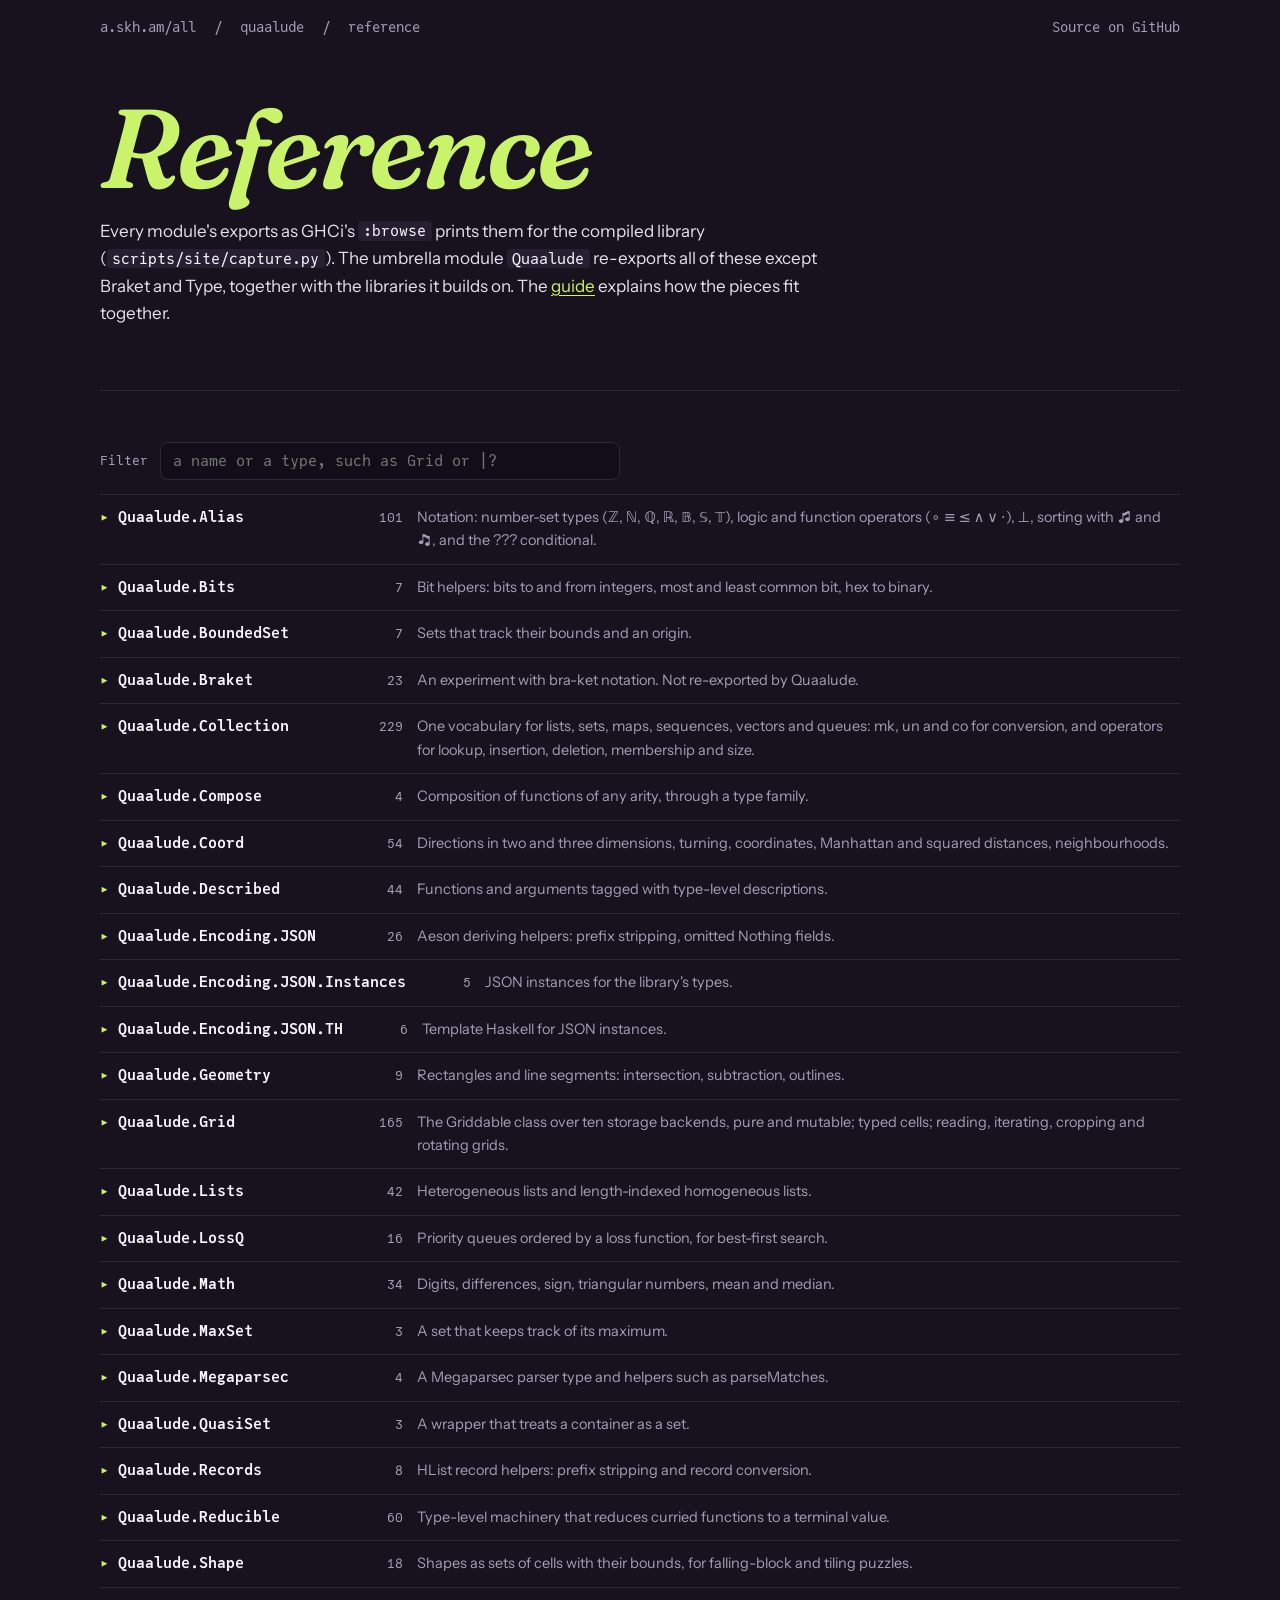
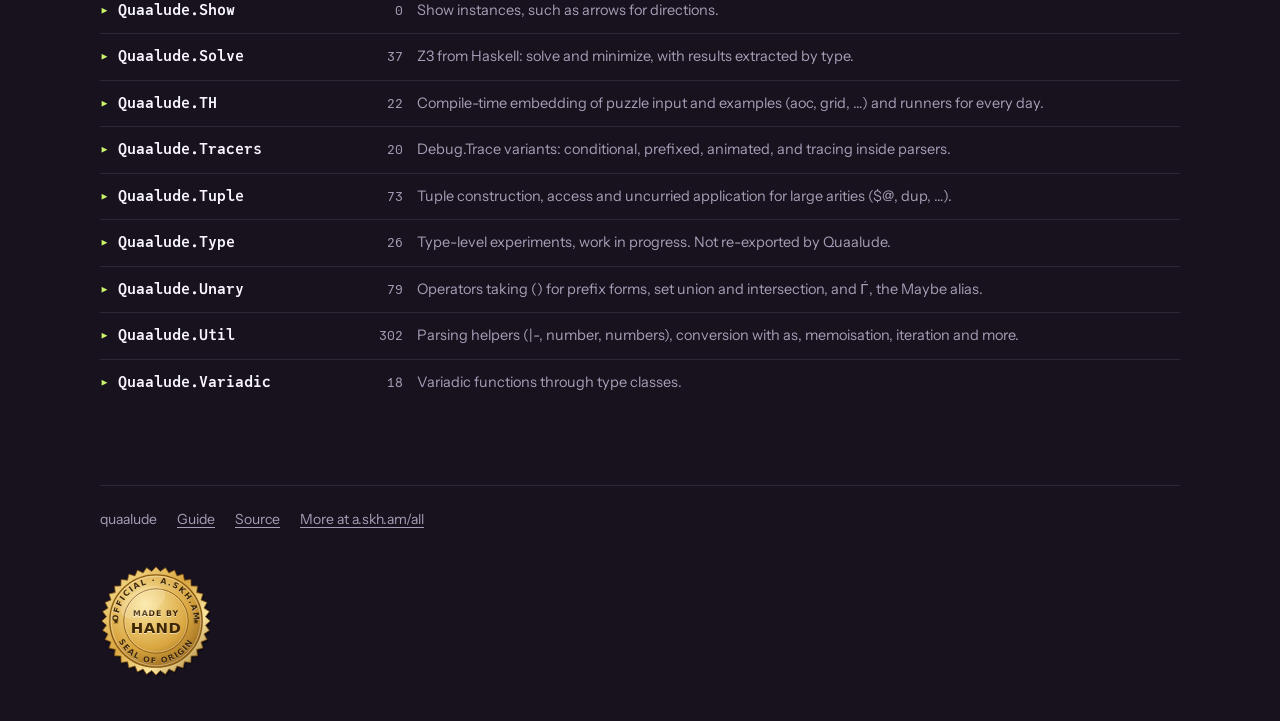
==== commit d9f71f13: "Publish quaalude site from 33f860b" ====
--- a/reference/index.html
+++ b/reference/index.html
@@ -2,6 +2,7 @@
 <html lang="en">
 <head>
 <meta charset="utf-8">
+<meta name="a.skh.am:made" content="hand">
 <meta name="viewport" content="width=device-width,initial-scale=1">
 <title>quaalude reference · every module, from the compiled library</title>
 <meta name="description" content="Every exported name in quaalude, the custom Haskell prelude, module by module, exactly as GHCi's :browse prints them for the compiled library, with a filter.">
@@ -4052,6 +4053,7 @@
   <a href="../">Guide</a>
   <a href="https://github.com/harryaskham/quaalude">Source</a>
   <a href="https://a.skh.am/all/">More at a.skh.am/all</a>
+  <div class="skh-made-wrap" style="display:flex;justify-content:flex-start;width:100%;margin:14px 0 4px"><a class="skh-made" data-made="hand" href="https://a.skh.am/made/" title="Made by hand: written by hand, mostly before 2026; since then agents have only cleaned up or fixed bugs" style="display:inline-block;margin:0;padding:0;border:0;background:none;line-height:0;text-decoration:none;vertical-align:middle"><svg role="img" aria-label="Made by hand" viewBox="0 0 120 120" width="112" height="112" style="display:block;width:112px;height:112px;max-width:none;margin:0;overflow:visible"><defs><linearGradient id="skh-seal-hand-foil" x1="0" y1="0" x2="1" y2="1"><stop offset="0" stop-color="#fbe7a1"/><stop offset=".45" stop-color="#d9a640"/><stop offset=".7" stop-color="#fbe7a1"/><stop offset="1" stop-color="#8a5a12"/></linearGradient><radialGradient id="skh-seal-hand-disk" cx=".38" cy=".32" r=".8"><stop offset="0" stop-color="#fbe7a1"/><stop offset=".6" stop-color="#d9a640"/><stop offset="1" stop-color="#8a5a12"/></radialGradient><polygon id="skh-seal-hand-edge" points="60.0,2.0 64.6,7.0 70.1,2.9 73.8,8.6 79.8,5.5 82.5,11.8 89.0,9.8 90.5,16.4 97.3,15.6 97.6,22.4 104.4,22.7 103.6,29.5 110.2,31.0 108.2,37.5 114.5,40.2 111.4,46.2 117.1,49.9 113.0,55.4 118.0,60.0 113.0,64.6 117.1,70.1 111.4,73.8 114.5,79.8 108.2,82.5 110.2,89.0 103.6,90.5 104.4,97.3 97.6,97.6 97.3,104.4 90.5,103.6 89.0,110.2 82.5,108.2 79.8,114.5 73.8,111.4 70.1,117.1 64.6,113.0 60.0,118.0 55.4,113.0 49.9,117.1 46.2,111.4 40.2,114.5 37.5,108.2 31.0,110.2 29.5,103.6 22.7,104.4 22.4,97.6 15.6,97.3 16.4,90.5 9.8,89.0 11.8,82.5 5.5,79.8 8.6,73.8 2.9,70.1 7.0,64.6 2.0,60.0 7.0,55.4 2.9,49.9 8.6,46.2 5.5,40.2 11.8,37.5 9.8,31.0 16.4,29.5 15.6,22.7 22.4,22.4 22.7,15.6 29.5,16.4 31.0,9.8 37.5,11.8 40.2,5.5 46.2,8.6 49.9,2.9 55.4,7.0"/></defs><use href="#skh-seal-hand-edge" transform="translate(1.6 2.4)" style="fill:#000;fill-opacity:.32"/><use href="#skh-seal-hand-edge" style="fill:url(#skh-seal-hand-foil);stroke:#8a5a12;stroke-width:.8"/><circle cx="60" cy="60" r="49.5" style="fill:url(#skh-seal-hand-disk);stroke:#8a5a12;stroke-width:1.4"/><circle cx="60" cy="60" r="48" style="fill:none;stroke:#fff;stroke-opacity:.5;stroke-width:.8"/><circle cx="60" cy="60" r="34.5" style="fill:none;stroke:#8a5a12;stroke-width:1"/><circle cx="60" cy="60" r="33.4" style="fill:none;stroke:#fff;stroke-opacity:.45;stroke-width:.6"/><path id="skh-seal-hand-top" d="M 19.5 60 A 40.5 40.5 0 0 1 100.5 60" style="fill:none;stroke:none"/><text style="font-family:system-ui,-apple-system,'Segoe UI',Roboto,'Helvetica Neue',Arial,sans-serif;font-weight:800;font-size:8.6px;letter-spacing:1.4px;fill:#fff;fill-opacity:.55" transform="translate(0 .7)"><textPath href="#skh-seal-hand-top" startOffset="50%" text-anchor="middle">OFFICIAL · A.SKH.AM</textPath></text><text style="font-family:system-ui,-apple-system,'Segoe UI',Roboto,'Helvetica Neue',Arial,sans-serif;font-weight:800;font-size:8.6px;letter-spacing:1.4px;fill:#3f2604"><textPath href="#skh-seal-hand-top" startOffset="50%" text-anchor="middle">OFFICIAL · A.SKH.AM</textPath></text><path id="skh-seal-hand-bot" d="M 14.6 60 A 45.4 45.4 0 0 0 105.4 60" style="fill:none;stroke:none"/><text style="font-family:system-ui,-apple-system,'Segoe UI',Roboto,'Helvetica Neue',Arial,sans-serif;font-weight:800;font-size:8.6px;letter-spacing:1.4px;fill:#fff;fill-opacity:.55" transform="translate(0 .7)"><textPath href="#skh-seal-hand-bot" startOffset="50%" text-anchor="middle">SEAL OF ORIGIN</textPath></text><text style="font-family:system-ui,-apple-system,'Segoe UI',Roboto,'Helvetica Neue',Arial,sans-serif;font-weight:800;font-size:8.6px;letter-spacing:1.4px;fill:#3f2604"><textPath href="#skh-seal-hand-bot" startOffset="50%" text-anchor="middle">SEAL OF ORIGIN</textPath></text><polygon points="17.2,57.5 18.0,59.5 20.1,59.6 18.4,61.0 19.0,63.1 17.2,61.9 15.4,63.1 16.0,61.0 14.3,59.6 16.4,59.5" style="fill:#3f2604"/><polygon points="102.8,57.5 103.6,59.5 105.7,59.6 104.0,61.0 104.6,63.1 102.8,61.9 101.0,63.1 101.6,61.0 99.9,59.6 102.0,59.5" style="fill:#3f2604"/><text x="60" y="55.7" text-anchor="middle" style="font-family:system-ui,-apple-system,'Segoe UI',Roboto,'Helvetica Neue',Arial,sans-serif;font-weight:800;font-size:8.4px;letter-spacing:1px;fill:#fff;fill-opacity:.55" >MADE BY</text><text x="60" y="55" text-anchor="middle" style="font-family:system-ui,-apple-system,'Segoe UI',Roboto,'Helvetica Neue',Arial,sans-serif;font-weight:800;font-size:8.4px;letter-spacing:1px;fill:#3f2604" >MADE BY</text><text x="60" y="73.7" text-anchor="middle" style="font-family:system-ui,-apple-system,'Segoe UI',Roboto,'Helvetica Neue',Arial,sans-serif;font-weight:800;font-size:16px;letter-spacing:0.4px;fill:#fff;fill-opacity:.55" >HAND</text><text x="60" y="73" text-anchor="middle" style="font-family:system-ui,-apple-system,'Segoe UI',Roboto,'Helvetica Neue',Arial,sans-serif;font-weight:800;font-size:16px;letter-spacing:0.4px;fill:#3f2604" >HAND</text><ellipse cx="46" cy="40" rx="26" ry="14" transform="rotate(-28 46 40)" style="fill:#fff;fill-opacity:.16"/></svg></a></div>
 </footer>
 </div>
 <script src="../assets/site.js" defer></script>
